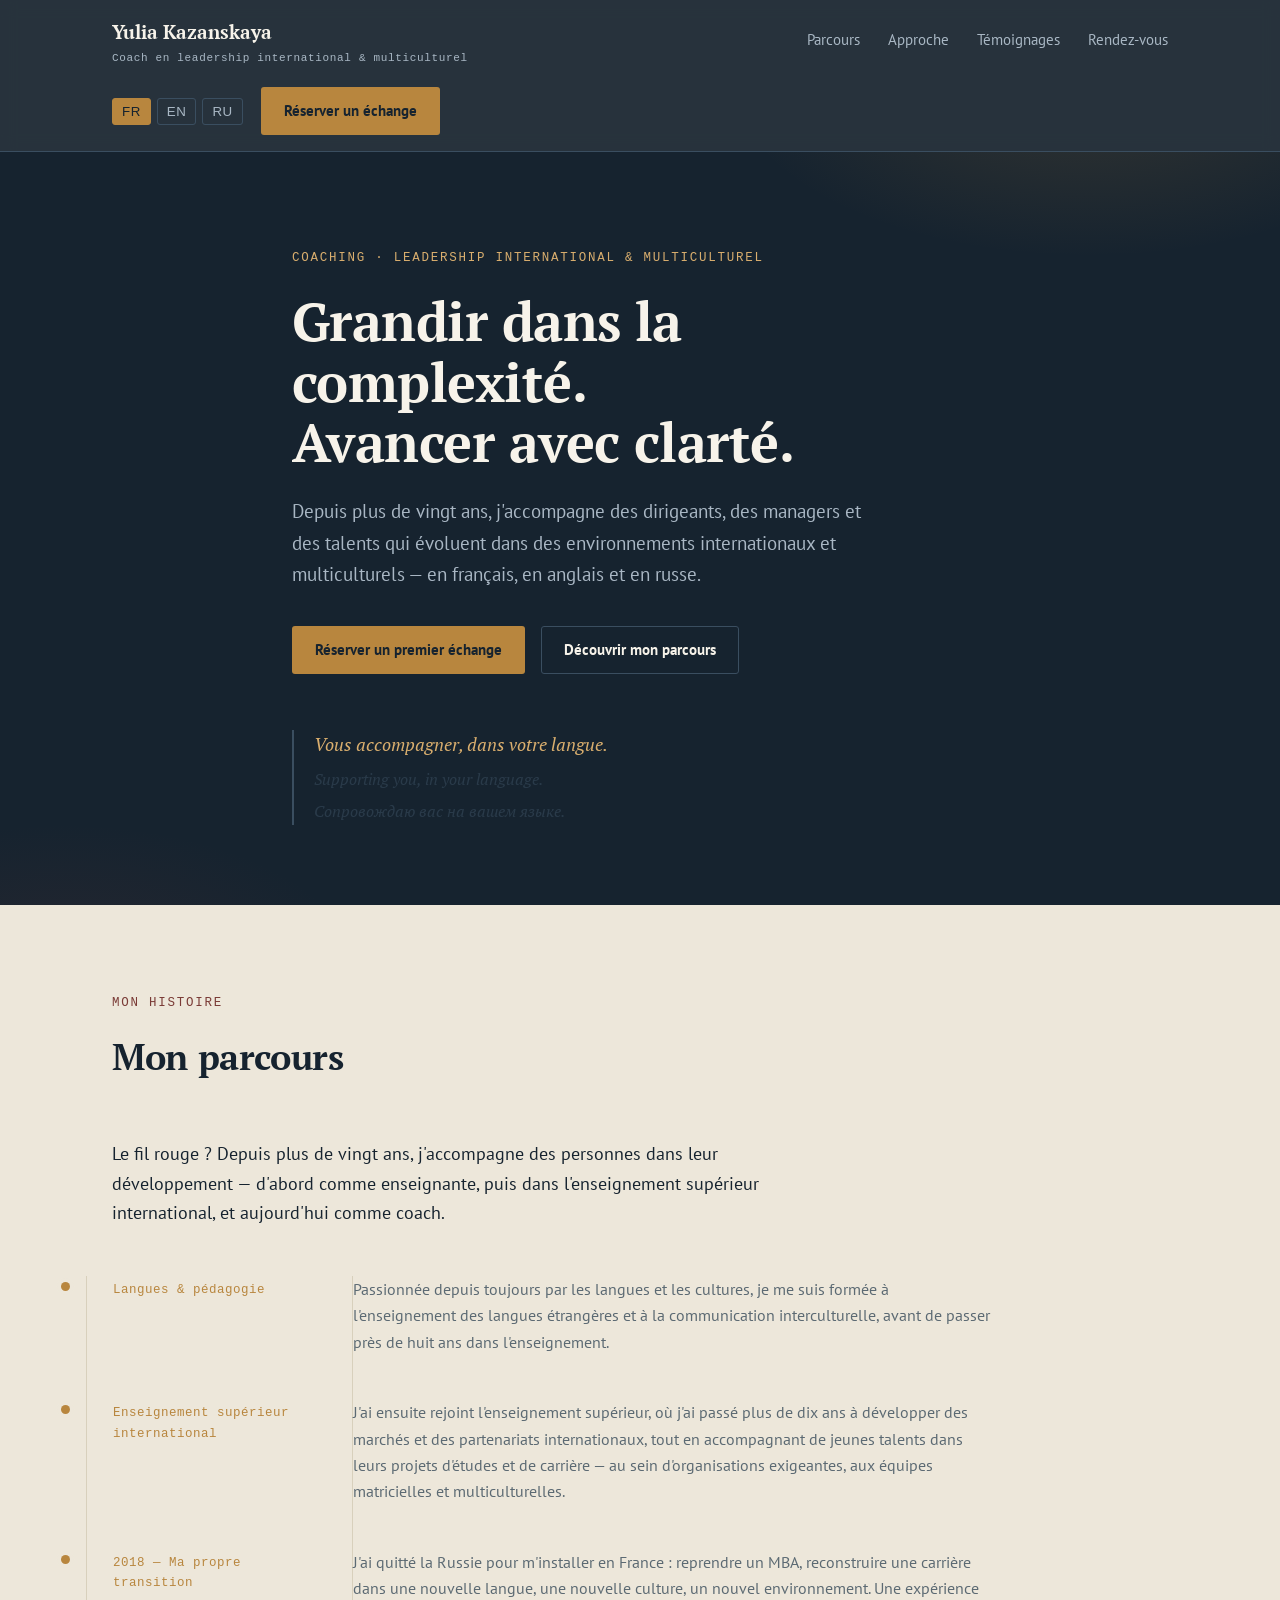
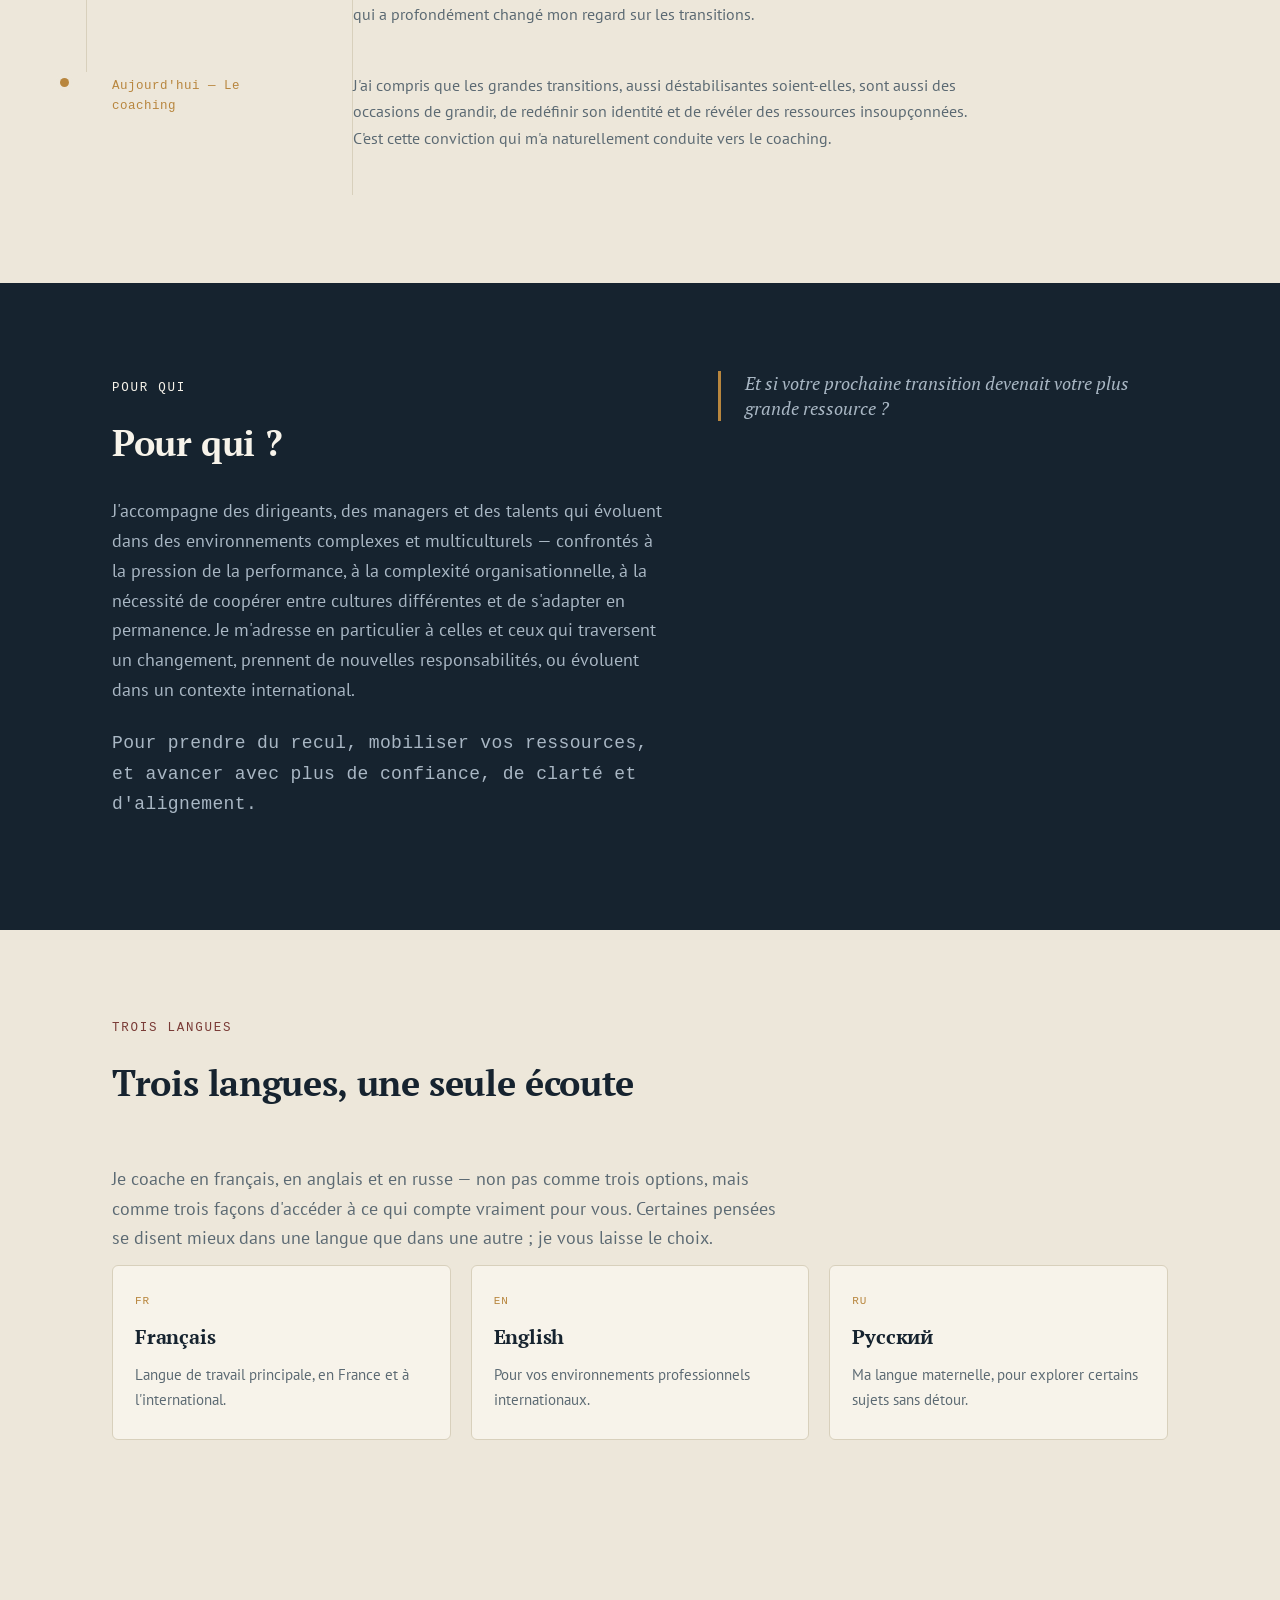
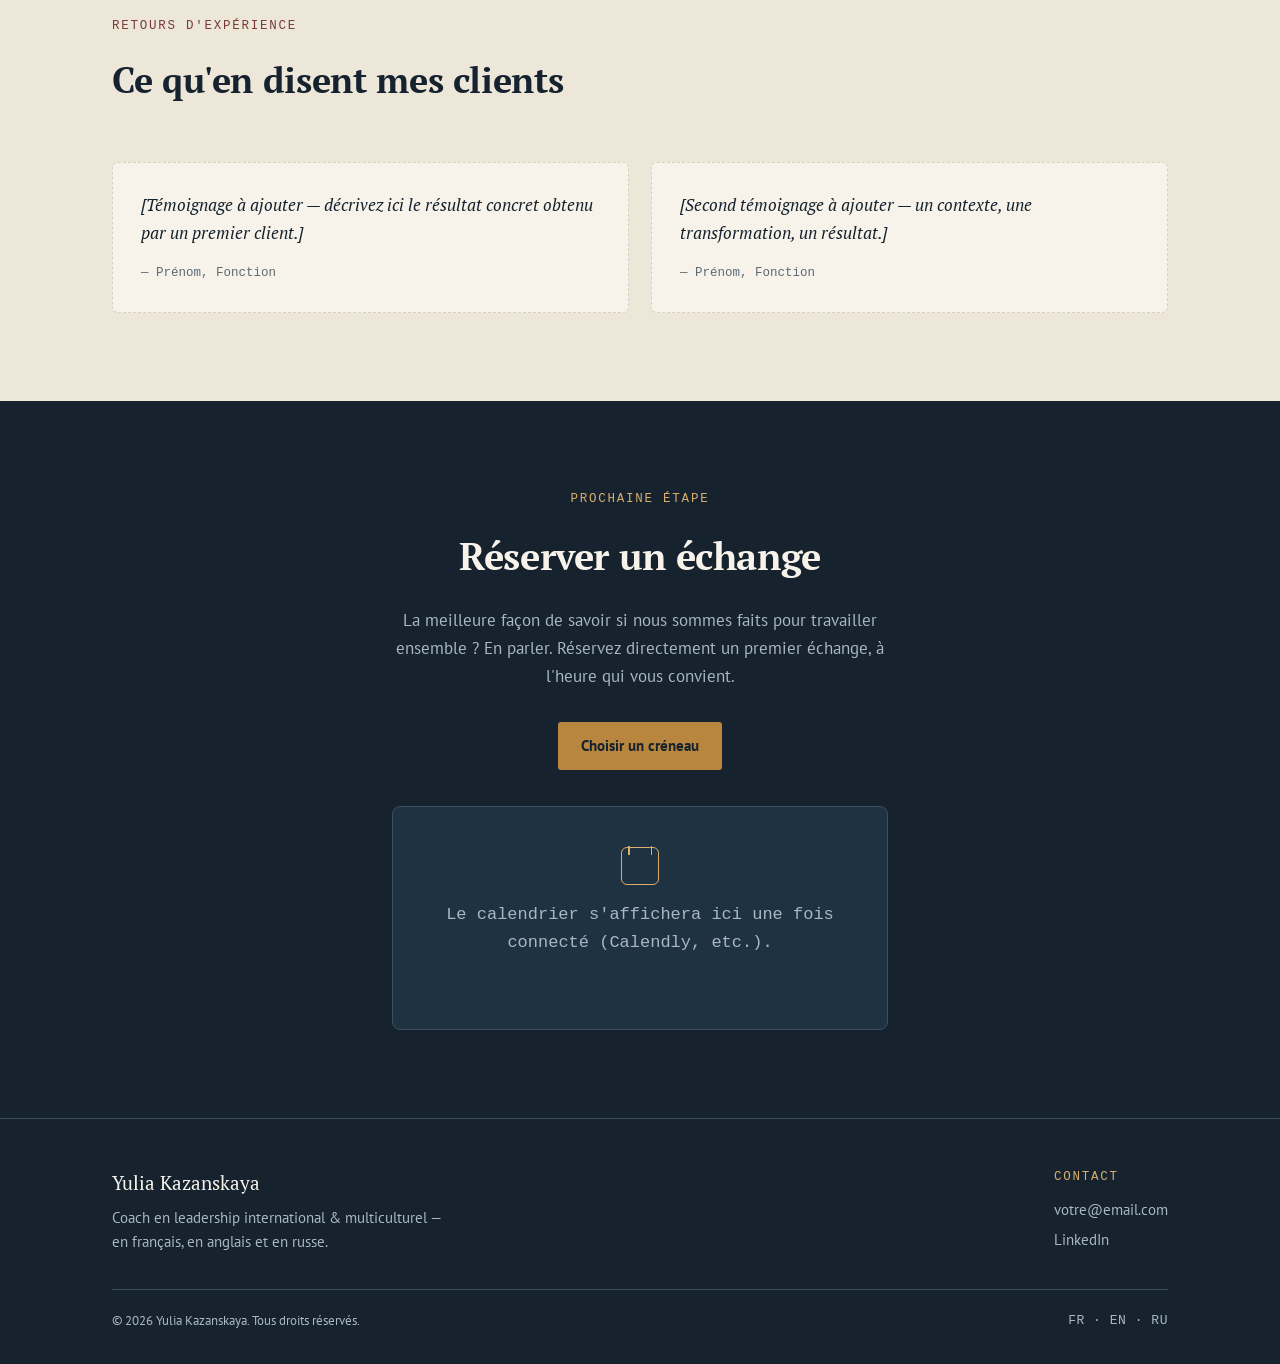
==== index.html @ 2b92fc74 "Add files via upload" ====
<!DOCTYPE html>
<html lang="fr">
<head>
<meta charset="UTF-8">
<meta name="viewport" content="width=device-width, initial-scale=1.0">
<title>Yulia Kazanskaya — Coach en leadership international &amp; multiculturel</title>
<link rel="preconnect" href="https://fonts.googleapis.com">
<link rel="preconnect" href="https://fonts.gstatic.com" crossorigin>
<link href="https://fonts.googleapis.com/css2?family=PT+Serif:ital,wght@0,400;0,700;1,400&family=PT+Sans:wght@400;700&family=PT+Mono&display=swap" rel="stylesheet">
<style>
  :root{
    --ink:#16232F;
    --ink-2:#1F3242;
    --ink-3:#28405630;
    --paper:#EDE7DA;
    --paper-2:#F7F3EA;
    --brass:#B8863E;
    --brass-light:#D9AE6E;
    --burgundy:#7A3B36;
    --muted-on-ink:#A9B7C4;
    --muted-on-paper:#5C6A73;
    --line-on-ink:#3A4E60;
    --line-on-paper:#D8D0BC;
    --max:1120px;
  }

  *{box-sizing:border-box;}
  html{scroll-behavior:smooth;}
  @media (prefers-reduced-motion: reduce){
    html{scroll-behavior:auto;}
    *{animation-duration:0.01ms !important; animation-iteration-count:1 !important; transition-duration:0.01ms !important;}
  }

  body{
    margin:0;
    background:var(--paper);
    color:var(--ink);
    font-family:'PT Sans', sans-serif;
    font-size:17px;
    line-height:1.65;
    -webkit-font-smoothing:antialiased;
  }

  h1,h2,h3{
    font-family:'PT Serif', serif;
    font-weight:700;
    margin:0;
    letter-spacing:-0.01em;
  }

  p{margin:0;}

  a{color:inherit;}

  .eyebrow{
    font-family:'PT Mono', monospace;
    font-size:12.5px;
    letter-spacing:0.14em;
    text-transform:uppercase;
  }

  :focus-visible{
    outline:2px solid var(--brass);
    outline-offset:3px;
  }

  .wrap{
    max-width:var(--max);
    margin:0 auto;
    padding:0 32px;
  }

  /* ---------- NAV ---------- */
  header.site{
    position:sticky; top:0; z-index:50;
    background:rgba(22,35,47,0.92);
    backdrop-filter:blur(8px);
    border-bottom:1px solid var(--line-on-ink);
  }
  nav.wrap{
    display:flex; align-items:center; justify-content:space-between;
    gap:20px; padding-top:16px; padding-bottom:16px;
    color:var(--paper);
    flex-wrap:wrap;
  }
  .brand{display:flex; flex-direction:column; gap:2px;}
  .brand .name{font-family:'PT Serif', serif; font-size:19px; font-weight:700; color:var(--paper-2);}
  .brand .role{font-family:'PT Mono', monospace; font-size:11px; letter-spacing:0.06em; color:var(--muted-on-ink);}

  .nav-links{display:flex; gap:28px; align-items:center;}
  .nav-links a{
    font-size:14.5px; text-decoration:none; color:var(--muted-on-ink);
    border-bottom:1px solid transparent; padding-bottom:2px;
    transition:color .2s, border-color .2s;
  }
  .nav-links a:hover{color:var(--paper-2); border-color:var(--brass);}

  .nav-right{display:flex; align-items:center; gap:18px;}

  .lang-switch{display:flex; gap:6px; font-family:'PT Mono', monospace; font-size:12px;}
  .lang-switch button{
    background:transparent; border:1px solid var(--line-on-ink); color:var(--muted-on-ink);
    padding:5px 9px; border-radius:3px; cursor:pointer; letter-spacing:0.04em;
    transition:all .2s;
  }
  .lang-switch button.active{background:var(--brass); border-color:var(--brass); color:var(--ink);}
  .lang-switch button:hover:not(.active){border-color:var(--brass-light); color:var(--paper-2);}

  .btn{
    display:inline-block; font-family:'PT Sans', sans-serif; font-weight:700; font-size:14.5px;
    padding:11px 22px; border-radius:3px; text-decoration:none; cursor:pointer; border:1px solid transparent;
    transition:transform .15s ease, box-shadow .15s ease;
  }
  .btn-brass{background:var(--brass); color:var(--ink);}
  .btn-brass:hover{transform:translateY(-1px); box-shadow:0 6px 18px -6px rgba(184,134,62,0.6);}
  .btn-ghost{background:transparent; border-color:var(--line-on-ink); color:var(--paper-2);}
  .btn-ghost:hover{border-color:var(--brass-light);}
  .btn-outline-ink{background:transparent; border-color:var(--ink); color:var(--ink);}
  .btn-outline-ink:hover{background:var(--ink); color:var(--paper);}

  /* ---------- HERO ---------- */
  section.hero{
    background:var(--ink);
    color:var(--paper-2);
    padding:96px 0 80px;
    position:relative;
    overflow:hidden;
  }
  section.hero::after{
    content:"";
    position:absolute; inset:0;
    background:
      radial-gradient(600px 300px at 85% -10%, rgba(184,134,62,0.18), transparent 60%),
      radial-gradient(500px 260px at 5% 110%, rgba(122,59,54,0.16), transparent 60%);
    pointer-events:none;
  }
  .hero-inner{position:relative; z-index:1; max-width:760px;}
  .hero .eyebrow{color:var(--brass-light); margin-bottom:22px; display:block;}
  .hero h1{font-size:clamp(34px,5vw,54px); line-height:1.12; margin-bottom:24px;}
  .hero .lede{font-size:19px; color:var(--muted-on-ink); max-width:600px; margin-bottom:36px;}
  .hero-ctas{display:flex; gap:16px; flex-wrap:wrap; margin-bottom:56px;}

  .lang-stack{
    display:flex; flex-direction:column; gap:6px;
    border-left:2px solid var(--line-on-ink); padding-left:20px;
  }
  .lang-line{
    font-family:'PT Serif', serif; font-style:italic; font-size:16px;
    color:var(--line-on-ink); opacity:0.55; transition:opacity .35s ease, color .35s ease;
  }
  .lang-line.active{color:var(--brass-light); opacity:1; font-size:18px;}

  /* ---------- SECTION GENERIC ---------- */
  section{padding:88px 0;}
  .section-head{max-width:640px; margin-bottom:52px;}
  .section-head .eyebrow{color:var(--burgundy); margin-bottom:14px; display:block;}
  .section-head h2{font-size:clamp(26px,3.4vw,36px);}

  section.on-ink{background:var(--ink); color:var(--paper-2);}
  section.on-ink .section-head .eyebrow{color:var(--brass-light);}
  section.on-ink p{color:var(--muted-on-ink);}

  /* ---------- TIMELINE ---------- */
  .timeline{
    display:grid; grid-template-columns:200px 1fr; gap:0 40px;
  }
  .timeline-intro{grid-column:1 / -1; max-width:680px; font-size:18px; margin-bottom:48px; color:var(--ink);}
  .t-item{display:contents;}
  .t-label{
    font-family:'PT Mono', monospace; font-size:12.5px; letter-spacing:0.04em;
    color:var(--brass); padding-top:4px; position:relative;
  }
  .t-label::before{
    content:""; position:absolute; left:-26px; top:6px; width:9px; height:9px; border-radius:50%;
    background:var(--brass); box-shadow:0 0 0 4px var(--paper);
  }
  .t-line{
    grid-column:1; width:1px; background:var(--line-on-paper); margin-left:-26px+9px;
  }
  .t-body{padding-bottom:44px; border-left:1px solid var(--line-on-paper); padding-left:0; max-width:640px;}
  .t-item:not(:last-child) .t-label{border-left:1px solid var(--line-on-paper); padding-left:26px; margin-left:-26px;}
  .t-item:last-child .t-label{padding-left:26px; margin-left:-26px;}
  .t-body p{color:var(--muted-on-paper); font-size:16px;}

  @media (max-width:720px){
    .timeline{grid-template-columns:1fr;}
    .t-label{padding-left:0 !important; margin-left:0 !important; border-left:none !important; margin-bottom:6px;}
    .t-label::before{display:none;}
    .t-body{border-left:none; padding-bottom:32px;}
  }

  /* ---------- POUR QUI ---------- */
  .who-grid{display:grid; grid-template-columns:1.1fr 0.9fr; gap:56px; align-items:start;}
  .who-grid p{font-size:18px; color:var(--muted-on-ink); margin-bottom:22px;}
  .who-quote{
    font-family:'PT Serif', serif; font-style:italic; font-size:24px; line-height:1.4;
    color:var(--paper-2); border-left:3px solid var(--brass); padding-left:24px;
  }
  .who-outcome{
    font-family:'PT Mono', monospace; font-size:13.5px; letter-spacing:0.02em; color:var(--brass-light);
    margin-top:24px; line-height:1.7;
  }
  @media (max-width:800px){ .who-grid{grid-template-columns:1fr;} }

  /* ---------- LANGUES ---------- */
  .lang-cards{display:grid; grid-template-columns:repeat(3,1fr); gap:20px; margin-top:12px;}
  .lang-card{
    background:var(--paper-2); border:1px solid var(--line-on-paper); border-radius:6px;
    padding:26px 22px;
  }
  .lang-card .code{font-family:'PT Mono', monospace; font-size:11px; color:var(--brass); letter-spacing:0.08em; margin-bottom:10px; display:block;}
  .lang-card h3{font-size:20px; margin-bottom:10px;}
  .lang-card p{font-size:15px; color:var(--muted-on-paper);}
  @media (max-width:720px){ .lang-cards{grid-template-columns:1fr;} }

  /* ---------- TEMOIGNAGES ---------- */
  .testi-grid{display:grid; grid-template-columns:repeat(2,1fr); gap:22px;}
  .testi-card{
    border:1px dashed var(--line-on-paper); border-radius:6px; padding:28px;
    background:var(--paper-2);
  }
  .testi-card p.quote{
    font-family:'PT Serif', serif; font-style:italic; font-size:17px; color:var(--ink);
    margin-bottom:16px;
  }
  .testi-card p.attr{font-family:'PT Mono', monospace; font-size:12.5px; color:var(--muted-on-paper);}
  @media (max-width:720px){ .testi-grid{grid-template-columns:1fr;} }

  /* ---------- BOOKING ---------- */
  section.booking{background:var(--ink); color:var(--paper-2); text-align:center;}
  .booking-inner{max-width:560px; margin:0 auto;}
  .booking-inner .eyebrow{color:var(--brass-light); display:block; margin-bottom:16px;}
  .booking-inner h2{font-size:clamp(26px,3.6vw,38px); margin-bottom:18px;}
  .booking-inner p{color:var(--muted-on-ink); font-size:17px; margin-bottom:32px;}
  .booking-frame{
    margin-top:36px; border:1px solid var(--line-on-ink); border-radius:8px;
    padding:40px 24px; background:var(--ink-2);
  }
  .booking-frame .cal-icon{
    width:38px; height:38px; margin:0 auto 16px; border:1.5px solid var(--brass-light); border-radius:6px;
    position:relative;
  }
  .booking-frame .cal-icon::before{
    content:""; position:absolute; top:-1.5px; left:6px; width:1.5px; height:9px; background:var(--brass-light);
  }
  .booking-frame .cal-icon::after{
    content:""; position:absolute; top:-1.5px; right:6px; width:1.5px; height:9px; background:var(--brass-light);
  }
  .booking-note{font-family:'PT Mono', monospace; font-size:12px; color:var(--muted-on-ink); margin-top:16px;}

  /* ---------- FOOTER ---------- */
  footer{background:var(--ink); color:var(--muted-on-ink); border-top:1px solid var(--line-on-ink); padding:48px 0 32px;}
  .footer-grid{display:flex; justify-content:space-between; flex-wrap:wrap; gap:32px; margin-bottom:32px;}
  .footer-brand .name{font-family:'PT Serif', serif; color:var(--paper-2); font-size:19px; margin-bottom:8px;}
  .footer-brand p{max-width:340px; font-size:14.5px;}
  .footer-contact .eyebrow{color:var(--brass-light); display:block; margin-bottom:10px;}
  .footer-contact a{display:block; font-size:14.5px; margin-bottom:6px; text-decoration:none;}
  .footer-contact a:hover{color:var(--brass-light);}
  .footer-bottom{border-top:1px solid var(--line-on-ink); padding-top:20px; font-size:13px; display:flex; justify-content:space-between; flex-wrap:wrap; gap:10px;}
  .footer-langs{font-family:'PT Mono', monospace; letter-spacing:0.04em;}

  [data-fade]{opacity:0; transform:translateY(14px); transition:opacity .6s ease, transform .6s ease;}
  [data-fade].in{opacity:1; transform:none;}
</style>
</head>
<body>

<header class="site">
  <nav class="wrap">
    <div class="brand">
      <span class="name">Yulia Kazanskaya</span>
      <span class="role" data-i18n="nav.role">Coach en leadership international &amp; multiculturel</span>
    </div>
    <div class="nav-links">
      <a href="#parcours" data-i18n="nav.journey">Parcours</a>
      <a href="#approche" data-i18n="nav.approach">Approche</a>
      <a href="#temoignages" data-i18n="nav.testimonials">Témoignages</a>
      <a href="#rendezvous" data-i18n="nav.booking">Rendez-vous</a>
    </div>
    <div class="nav-right">
      <div class="lang-switch" role="group" aria-label="Choix de la langue">
        <button type="button" data-lang-btn="fr" class="active">FR</button>
        <button type="button" data-lang-btn="en">EN</button>
        <button type="button" data-lang-btn="ru">RU</button>
      </div>
      <a href="#rendezvous" class="btn btn-brass" data-i18n="nav.cta">Réserver un échange</a>
    </div>
  </nav>
</header>

<section class="hero">
  <div class="wrap hero-inner">
    <span class="eyebrow" data-i18n="hero.eyebrow">COACHING · LEADERSHIP INTERNATIONAL &amp; MULTICULTUREL</span>
    <h1 data-i18n="hero.h1">Grandir dans la complexité.<br>Avancer avec clarté.</h1>
    <p class="lede" data-i18n="hero.lede">Depuis plus de vingt ans, j'accompagne des dirigeants, des managers et des talents qui évoluent dans des environnements internationaux et multiculturels — en français, en anglais et en russe.</p>
    <div class="hero-ctas">
      <a href="#rendezvous" class="btn btn-brass" data-i18n="hero.ctaPrimary">Réserver un premier échange</a>
      <a href="#parcours" class="btn btn-ghost" data-i18n="hero.ctaSecondary">Découvrir mon parcours</a>
    </div>
    <div class="lang-stack" aria-hidden="true">
      <p class="lang-line active" data-lang-line="fr">Vous accompagner, dans votre langue.</p>
      <p class="lang-line" data-lang-line="en">Supporting you, in your language.</p>
      <p class="lang-line" data-lang-line="ru">Сопровождаю вас на вашем языке.</p>
    </div>
  </div>
</section>

<section id="parcours" data-fade>
  <div class="wrap">
    <div class="section-head">
      <span class="eyebrow" data-i18n="journey.eyebrow">MON HISTOIRE</span>
      <h2 data-i18n="journey.h2">Mon parcours</h2>
    </div>
    <p class="timeline-intro" data-i18n="journey.intro">Le fil rouge ? Depuis plus de vingt ans, j'accompagne des personnes dans leur développement — d'abord comme enseignante, puis dans l'enseignement supérieur international, et aujourd'hui comme coach.</p>
    <div class="timeline">
      <div class="t-item">
        <div class="t-label" data-i18n="journey.t1.label">Langues &amp; pédagogie</div>
        <div class="t-body"><p data-i18n="journey.t1.text">Passionnée depuis toujours par les langues et les cultures, je me suis formée à l'enseignement des langues étrangères et à la communication interculturelle, avant de passer près de huit ans dans l'enseignement.</p></div>
      </div>
      <div class="t-item">
        <div class="t-label" data-i18n="journey.t2.label">Enseignement supérieur international</div>
        <div class="t-body"><p data-i18n="journey.t2.text">J'ai ensuite rejoint l'enseignement supérieur, où j'ai passé plus de dix ans à développer des marchés et des partenariats internationaux, tout en accompagnant de jeunes talents dans leurs projets d'études et de carrière — au sein d'organisations exigeantes, aux équipes matricielles et multiculturelles.</p></div>
      </div>
      <div class="t-item">
        <div class="t-label" data-i18n="journey.t3.label">2018 — Ma propre transition</div>
        <div class="t-body"><p data-i18n="journey.t3.text">J'ai quitté la Russie pour m'installer en France : reprendre un MBA, reconstruire une carrière dans une nouvelle langue, une nouvelle culture, un nouvel environnement. Une expérience qui a profondément changé mon regard sur les transitions.</p></div>
      </div>
      <div class="t-item">
        <div class="t-label" data-i18n="journey.t4.label">Aujourd'hui — Le coaching</div>
        <div class="t-body"><p data-i18n="journey.t4.text">J'ai compris que les grandes transitions, aussi déstabilisantes soient-elles, sont aussi des occasions de grandir, de redéfinir son identité et de révéler des ressources insoupçonnées. C'est cette conviction qui m'a naturellement conduite vers le coaching.</p></div>
      </div>
    </div>
  </div>
</section>

<section id="approche" class="on-ink" data-fade>
  <div class="wrap">
    <div class="who-grid">
      <div>
        <span class="eyebrow" data-i18n="who.eyebrow">POUR QUI</span>
        <h2 style="margin:14px 0 24px; font-size:clamp(26px,3.4vw,36px);" data-i18n="who.h2">Pour qui ?</h2>
        <p data-i18n="who.p1">J'accompagne des dirigeants, des managers et des talents qui évoluent dans des environnements complexes et multiculturels — confrontés à la pression de la performance, à la complexité organisationnelle, à la nécessité de coopérer entre cultures différentes et de s'adapter en permanence. Je m'adresse en particulier à celles et ceux qui traversent un changement, prennent de nouvelles responsabilités, ou évoluent dans un contexte international.</p>
        <p class="who-outcome" data-i18n="who.outcome">Pour prendre du recul, mobiliser vos ressources, et avancer avec plus de confiance, de clarté et d'alignement.</p>
      </div>
      <div>
        <p class="who-quote" data-i18n="who.quote">Et si votre prochaine transition devenait votre plus grande ressource ?</p>
      </div>
    </div>
  </div>
</section>

<section data-fade>
  <div class="wrap">
    <div class="section-head">
      <span class="eyebrow" data-i18n="langs.eyebrow">TROIS LANGUES</span>
      <h2 data-i18n="langs.h2">Trois langues, une seule écoute</h2>
    </div>
    <p style="max-width:680px; font-size:18px; color:var(--muted-on-paper); margin-bottom:8px;" data-i18n="langs.p1">Je coache en français, en anglais et en russe — non pas comme trois options, mais comme trois façons d'accéder à ce qui compte vraiment pour vous. Certaines pensées se disent mieux dans une langue que dans une autre ; je vous laisse le choix.</p>
    <div class="lang-cards">
      <div class="lang-card">
        <span class="code">FR</span>
        <h3>Français</h3>
        <p data-i18n="langs.fr.desc">Langue de travail principale, en France et à l'international.</p>
      </div>
      <div class="lang-card">
        <span class="code">EN</span>
        <h3>English</h3>
        <p data-i18n="langs.en.desc">Pour vos environnements professionnels internationaux.</p>
      </div>
      <div class="lang-card">
        <span class="code">RU</span>
        <h3>Русский</h3>
        <p data-i18n="langs.ru.desc">Ma langue maternelle, pour explorer certains sujets sans détour.</p>
      </div>
    </div>
  </div>
</section>

<section id="temoignages" data-fade>
  <div class="wrap">
    <div class="section-head">
      <span class="eyebrow" data-i18n="testi.eyebrow">RETOURS D'EXPÉRIENCE</span>
      <h2 data-i18n="testi.h2">Ce qu'en disent mes clients</h2>
    </div>
    <div class="testi-grid">
      <div class="testi-card">
        <p class="quote" data-i18n="testi.c1.quote">[Témoignage à ajouter — décrivez ici le résultat concret obtenu par un premier client.]</p>
        <p class="attr" data-i18n="testi.c1.attr">— Prénom, Fonction</p>
      </div>
      <div class="testi-card">
        <p class="quote" data-i18n="testi.c2.quote">[Second témoignage à ajouter — un contexte, une transformation, un résultat.]</p>
        <p class="attr" data-i18n="testi.c2.attr">— Prénom, Fonction</p>
      </div>
    </div>
  </div>
</section>

<section id="rendezvous" class="booking" data-fade>
  <div class="wrap booking-inner">
    <span class="eyebrow" data-i18n="booking.eyebrow">PROCHAINE ÉTAPE</span>
    <h2 data-i18n="booking.h2">Réserver un échange</h2>
    <p data-i18n="booking.p1">La meilleure façon de savoir si nous sommes faits pour travailler ensemble ? En parler. Réservez directement un premier échange, à l'heure qui vous convient.</p>
    <a href="#" class="btn btn-brass" data-i18n="booking.cta">Choisir un créneau</a>
    <div class="booking-frame">
      <div class="cal-icon" aria-hidden="true"></div>
      <p class="booking-note" data-i18n="booking.note">Le calendrier s'affichera ici une fois connecté (Calendly, etc.).</p>
    </div>
  </div>
</section>

<footer>
  <div class="wrap">
    <div class="footer-grid">
      <div class="footer-brand">
        <div class="name">Yulia Kazanskaya</div>
        <p data-i18n="footer.tagline">Coach en leadership international &amp; multiculturel — en français, en anglais et en russe.</p>
      </div>
      <div class="footer-contact">
        <span class="eyebrow" data-i18n="footer.contact">CONTACT</span>
        <a href="mailto:votre@email.com">votre@email.com</a>
        <a href="#" data-i18n="footer.linkedin">LinkedIn</a>
      </div>
    </div>
    <div class="footer-bottom">
      <span data-i18n="footer.copy">© 2026 Yulia Kazanskaya. Tous droits réservés.</span>
      <span class="footer-langs">FR · EN · RU</span>
    </div>
  </div>
</footer>

<script>
const translations = {
  fr: {
    "nav.role":"Coach en leadership international &amp; multiculturel",
    "nav.journey":"Parcours","nav.approach":"Approche","nav.testimonials":"Témoignages","nav.booking":"Rendez-vous",
    "nav.cta":"Réserver un échange",
    "hero.eyebrow":"COACHING · LEADERSHIP INTERNATIONAL &amp; MULTICULTUREL",
    "hero.h1":"Grandir dans la complexité.<br>Avancer avec clarté.",
    "hero.lede":"Depuis plus de vingt ans, j'accompagne des dirigeants, des managers et des talents qui évoluent dans des environnements internationaux et multiculturels — en français, en anglais et en russe.",
    "hero.ctaPrimary":"Réserver un premier échange","hero.ctaSecondary":"Découvrir mon parcours",
    "journey.eyebrow":"MON HISTOIRE","journey.h2":"Mon parcours",
    "journey.intro":"Le fil rouge ? Depuis plus de vingt ans, j'accompagne des personnes dans leur développement — d'abord comme enseignante, puis dans l'enseignement supérieur international, et aujourd'hui comme coach.",
    "journey.t1.label":"Langues &amp; pédagogie",
    "journey.t1.text":"Passionnée depuis toujours par les langues et les cultures, je me suis formée à l'enseignement des langues étrangères et à la communication interculturelle, avant de passer près de huit ans dans l'enseignement.",
    "journey.t2.label":"Enseignement supérieur international",
    "journey.t2.text":"J'ai ensuite rejoint l'enseignement supérieur, où j'ai passé plus de dix ans à développer des marchés et des partenariats internationaux, tout en accompagnant de jeunes talents dans leurs projets d'études et de carrière — au sein d'organisations exigeantes, aux équipes matricielles et multiculturelles.",
    "journey.t3.label":"2018 — Ma propre transition",
    "journey.t3.text":"J'ai quitté la Russie pour m'installer en France : reprendre un MBA, reconstruire une carrière dans une nouvelle langue, une nouvelle culture, un nouvel environnement. Une expérience qui a profondément changé mon regard sur les transitions.",
    "journey.t4.label":"Aujourd'hui — Le coaching",
    "journey.t4.text":"J'ai compris que les grandes transitions, aussi déstabilisantes soient-elles, sont aussi des occasions de grandir, de redéfinir son identité et de révéler des ressources insoupçonnées. C'est cette conviction qui m'a naturellement conduite vers le coaching.",
    "who.eyebrow":"POUR QUI","who.h2":"Pour qui ?",
    "who.p1":"J'accompagne des dirigeants, des managers et des talents qui évoluent dans des environnements complexes et multiculturels — confrontés à la pression de la performance, à la complexité organisationnelle, à la nécessité de coopérer entre cultures différentes et de s'adapter en permanence. Je m'adresse en particulier à celles et ceux qui traversent un changement, prennent de nouvelles responsabilités, ou évoluent dans un contexte international.",
    "who.outcome":"Pour prendre du recul, mobiliser vos ressources, et avancer avec plus de confiance, de clarté et d'alignement.",
    "who.quote":"Et si votre prochaine transition devenait votre plus grande ressource ?",
    "langs.eyebrow":"TROIS LANGUES","langs.h2":"Trois langues, une seule écoute",
    "langs.p1":"Je coache en français, en anglais et en russe — non pas comme trois options, mais comme trois façons d'accéder à ce qui compte vraiment pour vous. Certaines pensées se disent mieux dans une langue que dans une autre ; je vous laisse le choix.",
    "langs.fr.desc":"Langue de travail principale, en France et à l'international.",
    "langs.en.desc":"Pour vos environnements professionnels internationaux.",
    "langs.ru.desc":"Ma langue maternelle, pour explorer certains sujets sans détour.",
    "testi.eyebrow":"RETOURS D'EXPÉRIENCE","testi.h2":"Ce qu'en disent mes clients",
    "testi.c1.quote":"[Témoignage à ajouter — décrivez ici le résultat concret obtenu par un premier client.]","testi.c1.attr":"— Prénom, Fonction",
    "testi.c2.quote":"[Second témoignage à ajouter — un contexte, une transformation, un résultat.]","testi.c2.attr":"— Prénom, Fonction",
    "booking.eyebrow":"PROCHAINE ÉTAPE","booking.h2":"Réserver un échange",
    "booking.p1":"La meilleure façon de savoir si nous sommes faits pour travailler ensemble ? En parler. Réservez directement un premier échange, à l'heure qui vous convient.",
    "booking.cta":"Choisir un créneau",
    "booking.note":"Le calendrier s'affichera ici une fois connecté (Calendly, etc.).",
    "footer.tagline":"Coach en leadership international &amp; multiculturel — en français, en anglais et en russe.",
    "footer.contact":"CONTACT","footer.linkedin":"LinkedIn",
    "footer.copy":"© 2026 Yulia Kazanskaya. Tous droits réservés."
  },
  en: {
    "nav.role":"International &amp; Multicultural Leadership Coach",
    "nav.journey":"Journey","nav.approach":"Approach","nav.testimonials":"Testimonials","nav.booking":"Booking",
    "nav.cta":"Book a call",
    "hero.eyebrow":"COACHING · INTERNATIONAL &amp; MULTICULTURAL LEADERSHIP",
    "hero.h1":"Grow through complexity.<br>Move forward with clarity.",
    "hero.lede":"For more than twenty years, I have accompanied executives, managers and talents navigating international, multicultural environments — in French, English and Russian.",
    "hero.ctaPrimary":"Book a first call","hero.ctaSecondary":"Discover my journey",
    "journey.eyebrow":"MY STORY","journey.h2":"My journey",
    "journey.intro":"The common thread? For more than twenty years I have accompanied people in their development — first as a teacher, then in international higher education, and today as a coach.",
    "journey.t1.label":"Languages &amp; pedagogy",
    "journey.t1.text":"Always passionate about languages and cultures, I trained in foreign language teaching and intercultural communication, before spending nearly eight years in teaching.",
    "journey.t2.label":"International higher education",
    "journey.t2.text":"I then joined international higher education, spending more than ten years developing markets and international partnerships, while guiding young talents in their study and career projects — within demanding organisations, with matrixed, multicultural teams.",
    "journey.t3.label":"2018 — My own transition",
    "journey.t3.text":"I left Russia to settle in France: going back for an MBA, rebuilding a career in a new language, a new culture, a new environment. An experience that profoundly changed how I see transitions.",
    "journey.t4.label":"Today — Coaching",
    "journey.t4.text":"I came to understand that major transitions, however destabilising, are also opportunities to grow, redefine one's identity and reveal unsuspected resources. That conviction is what naturally led me to coaching.",
    "who.eyebrow":"WHO THIS IS FOR","who.h2":"Who this is for",
    "who.p1":"I work with executives, managers and talents navigating complex, multicultural environments — facing the pressure of performance, organisational complexity, the need to cooperate across cultures and to adapt constantly. I work especially with those going through change, taking on new responsibilities, or operating in an international context.",
    "who.outcome":"To step back, mobilise your resources, and move forward with more confidence, clarity and alignment.",
    "who.quote":"What if your next transition became your greatest resource?",
    "langs.eyebrow":"THREE LANGUAGES","langs.h2":"Three languages, one way of listening",
    "langs.p1":"I coach in French, English and Russian — not as three separate options, but as three ways of reaching what truly matters to you. Some thoughts are best expressed in one language rather than another; the choice is yours.",
    "langs.fr.desc":"My main working language, in France and internationally.",
    "langs.en.desc":"For international and cross-cultural professional settings.",
    "langs.ru.desc":"My native language — for exploring certain topics without detour.",
    "testi.eyebrow":"CLIENT FEEDBACK","testi.h2":"What clients say",
    "testi.c1.quote":"[Add a testimonial — describe the concrete outcome a client experienced.]","testi.c1.attr":"— First name, Role",
    "testi.c2.quote":"[Add a second testimonial — context, transformation, result.]","testi.c2.attr":"— First name, Role",
    "booking.eyebrow":"NEXT STEP","booking.h2":"Book a call",
    "booking.p1":"The best way to know if we're a good fit? Talk about it. Book a first call directly, at a time that suits you.",
    "booking.cta":"Choose a time",
    "booking.note":"Your calendar will appear here once connected (Calendly, etc.).",
    "footer.tagline":"International &amp; multicultural leadership coach — in French, English and Russian.",
    "footer.contact":"CONTACT","footer.linkedin":"LinkedIn",
    "footer.copy":"© 2026 Yulia Kazanskaya. All rights reserved."
  },
  ru: {
    "nav.role":"Коуч по международному и мультикультурному лидерству",
    "nav.journey":"Путь","nav.approach":"Подход","nav.testimonials":"Отзывы","nav.booking":"Запись",
    "nav.cta":"Записаться на встречу",
    "hero.eyebrow":"КОУЧИНГ · МЕЖДУНАРОДНОЕ И МУЛЬТИКУЛЬТУРНОЕ ЛИДЕРСТВО",
    "hero.h1":"Расти в сложности.<br>Двигаться с ясностью.",
    "hero.lede":"Уже более двадцати лет я сопровождаю руководителей, менеджеров и специалистов, работающих в международной и мультикультурной среде — на французском, английском и русском языках.",
    "hero.ctaPrimary":"Записаться на первую встречу","hero.ctaSecondary":"Узнать о моём пути",
    "journey.eyebrow":"МОЯ ИСТОРИЯ","journey.h2":"Мой путь",
    "journey.intro":"Что связывает все эти годы? Более двадцати лет я сопровождаю людей в их развитии — сначала как преподаватель, затем в сфере международного высшего образования, а сегодня как коуч.",
    "journey.t1.label":"Языки и педагогика",
    "journey.t1.text":"Всегда увлечённая языками и культурами, я получила образование в области преподавания иностранных языков и межкультурной коммуникации, а затем почти восемь лет проработала преподавателем.",
    "journey.t2.label":"Международное высшее образование",
    "journey.t2.text":"Затем я перешла в сферу международного высшего образования, где более десяти лет развивала рынки и международные партнёрства, одновременно сопровождая молодых специалистов в их учебных и карьерных проектах — в требовательных организациях с матричными, мультикультурными командами.",
    "journey.t3.label":"2018 — Мой собственный переход",
    "journey.t3.text":"Я уехала из России, чтобы обосноваться во Франции: снова села за учебники ради MBA, заново выстроила карьеру на новом языке, в новой культуре, в новой профессиональной среде. Этот опыт полностью изменил моё отношение к переменам.",
    "journey.t4.label":"Сегодня — Коучинг",
    "journey.t4.text":"Я поняла, что большие перемены, какими бы дестабилизирующими они ни были, — это ещё и возможность расти, переосмыслить свою идентичность и открыть в себе неожиданные ресурсы. Именно это убеждение привело меня к коучингу.",
    "who.eyebrow":"КОМУ ЭТО ПОДХОДИТ","who.h2":"Кому это подходит",
    "who.p1":"Я работаю с руководителями, менеджерами и специалистами, действующими в сложной мультикультурной среде — сталкивающимися с давлением результата, организационной сложностью, необходимостью сотрудничать между культурами и постоянно адаптироваться. Я особенно поддерживаю тех, кто переживает перемены, берёт на себя новую ответственность или работает в международном контексте.",
    "who.outcome":"Чтобы взглянуть на ситуацию со стороны, задействовать свои ресурсы и двигаться вперёд увереннее, яснее и в большем согласии с собой.",
    "who.quote":"А что, если ваш следующий переход станет вашим главным ресурсом?",
    "langs.eyebrow":"ТРИ ЯЗЫКА","langs.h2":"Три языка, одно внимание",
    "langs.p1":"Я провожу коучинг на французском, английском и русском языках — это не три отдельных варианта, а три способа добраться до того, что действительно важно для вас. Некоторые мысли легче выразить на одном языке, чем на другом — выбор всегда за вами.",
    "langs.fr.desc":"Мой основной рабочий язык — во Франции и на международном уровне.",
    "langs.en.desc":"Для международных и межкультурных профессиональных контекстов.",
    "langs.ru.desc":"Родной язык — чтобы говорить о важном без языкового барьера.",
    "testi.eyebrow":"ОТЗЫВЫ КЛИЕНТОВ","testi.h2":"Отзывы клиентов",
    "testi.c1.quote":"[Добавьте отзыв — опишите конкретный результат, которого достиг клиент.]","testi.c1.attr":"— Имя, должность",
    "testi.c2.quote":"[Добавьте второй отзыв — контекст, изменения, результат.]","testi.c2.attr":"— Имя, должность",
    "booking.eyebrow":"СЛЕДУЮЩИЙ ШАГ","booking.h2":"Запись на встречу",
    "booking.p1":"Лучший способ понять, подходим ли мы друг другу для совместной работы? Просто поговорить. Запишитесь на первую встречу в удобное для вас время.",
    "booking.cta":"Выбрать время",
    "booking.note":"Здесь появится календарь после подключения (Calendly и т.д.).",
    "footer.tagline":"Коуч по международному и мультикультурному лидерству — на французском, английском и русском.",
    "footer.contact":"КОНТАКТЫ","footer.linkedin":"LinkedIn",
    "footer.copy":"© 2026 Юлия Казанская. Все права защищены."
  }
};

function setLang(lang){
  document.documentElement.lang = lang;
  document.querySelectorAll('[data-i18n]').forEach(el=>{
    const key = el.getAttribute('data-i18n');
    const val = translations[lang][key];
    if(val !== undefined){ el.innerHTML = val; }
  });
  document.querySelectorAll('[data-lang-btn]').forEach(btn=>{
    btn.classList.toggle('active', btn.getAttribute('data-lang-btn') === lang);
  });
  document.querySelectorAll('[data-lang-line]').forEach(line=>{
    line.classList.toggle('active', line.getAttribute('data-lang-line') === lang);
  });
}

document.querySelectorAll('[data-lang-btn]').forEach(btn=>{
  btn.addEventListener('click', ()=> setLang(btn.getAttribute('data-lang-btn')));
});

const observer = new IntersectionObserver((entries)=>{
  entries.forEach(entry=>{
    if(entry.isIntersecting){
      entry.target.classList.add('in');
      observer.unobserve(entry.target);
    }
  });
},{threshold:0.12});
document.querySelectorAll('[data-fade]').forEach(el=>observer.observe(el));
</script>

</body>
</html>
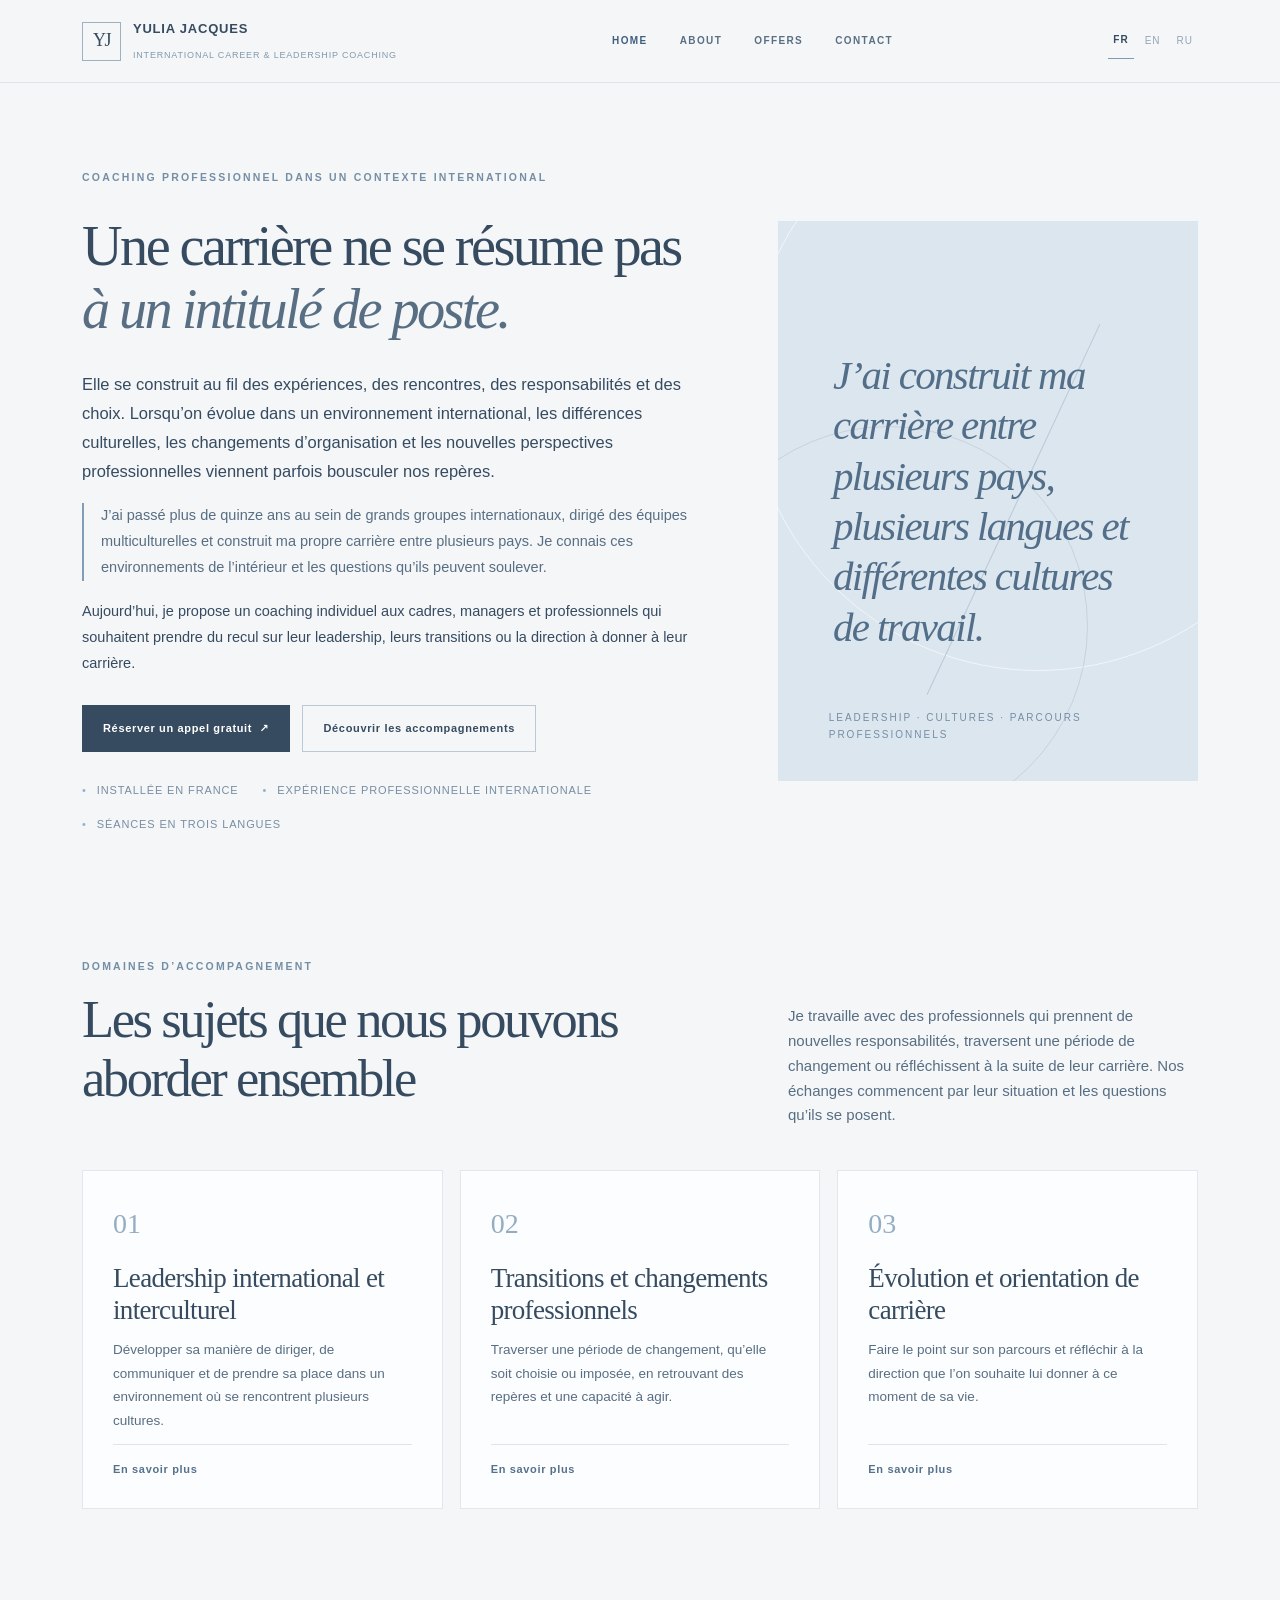
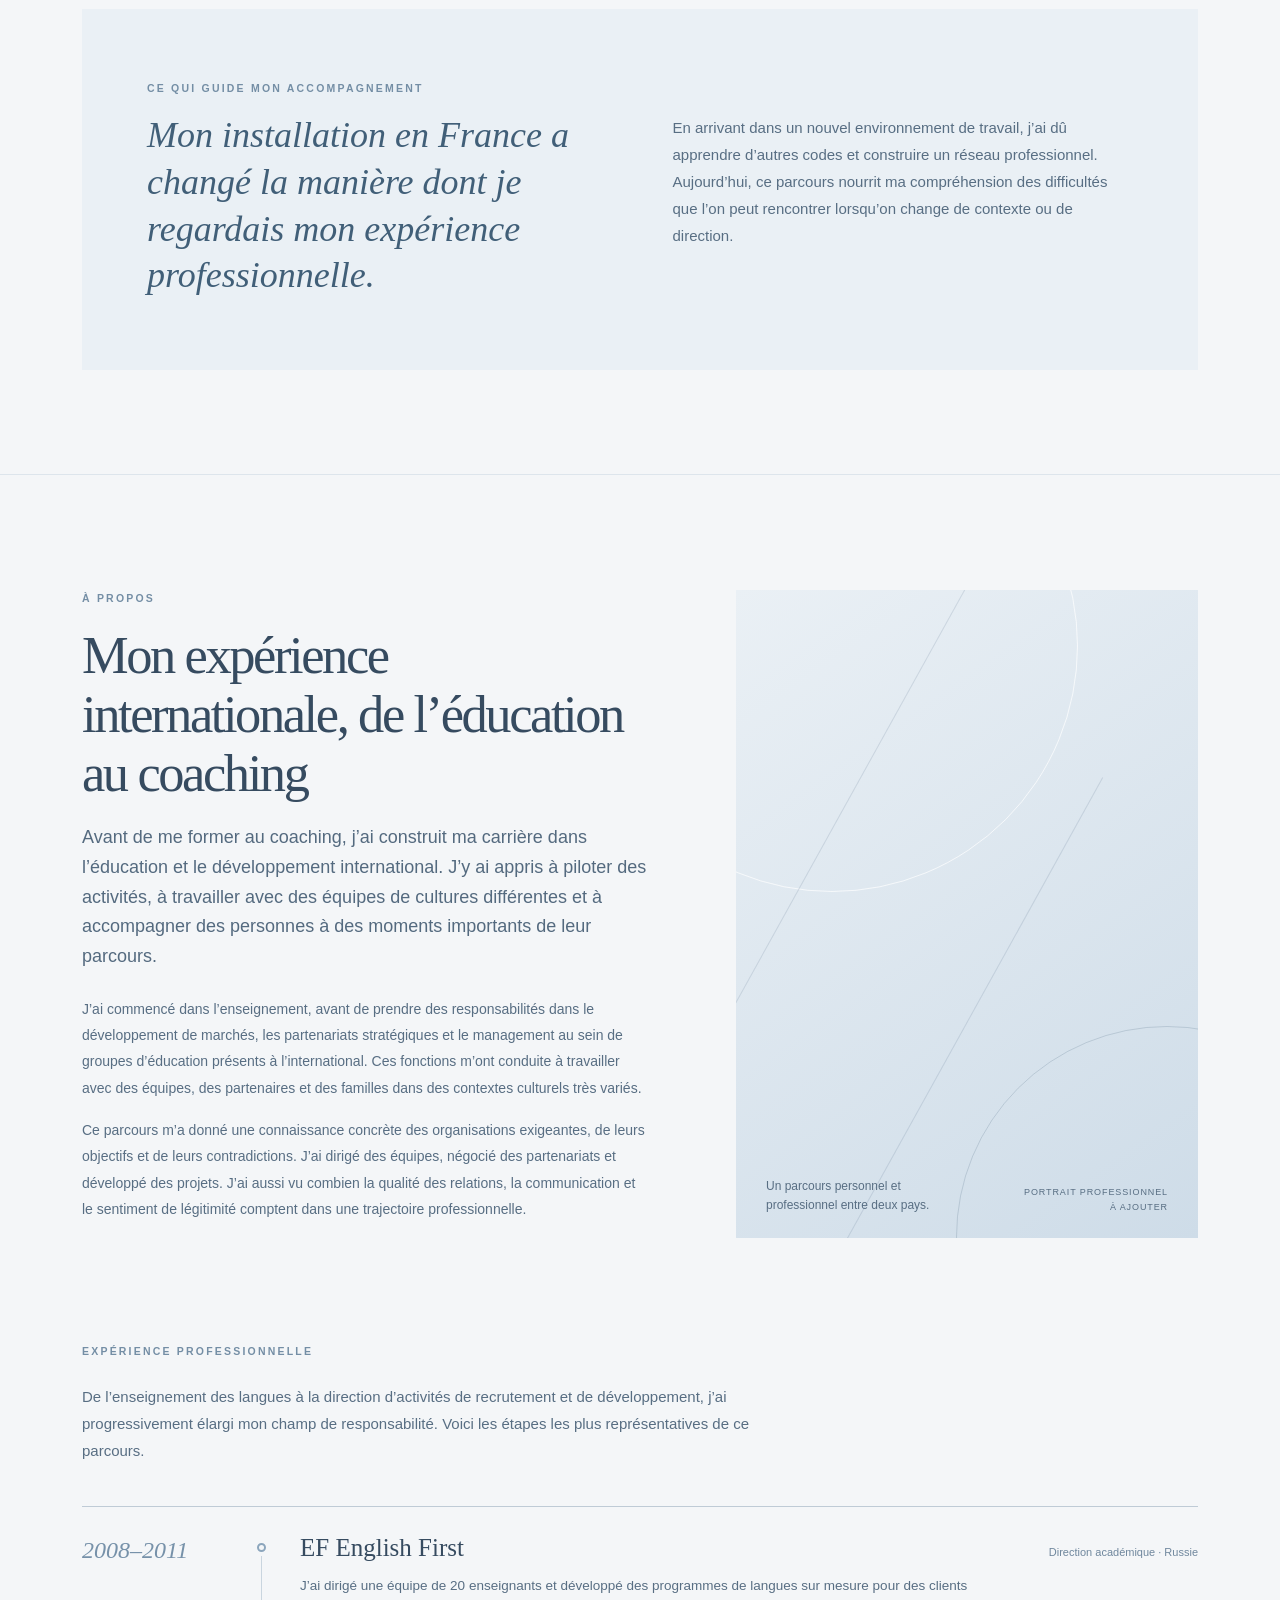
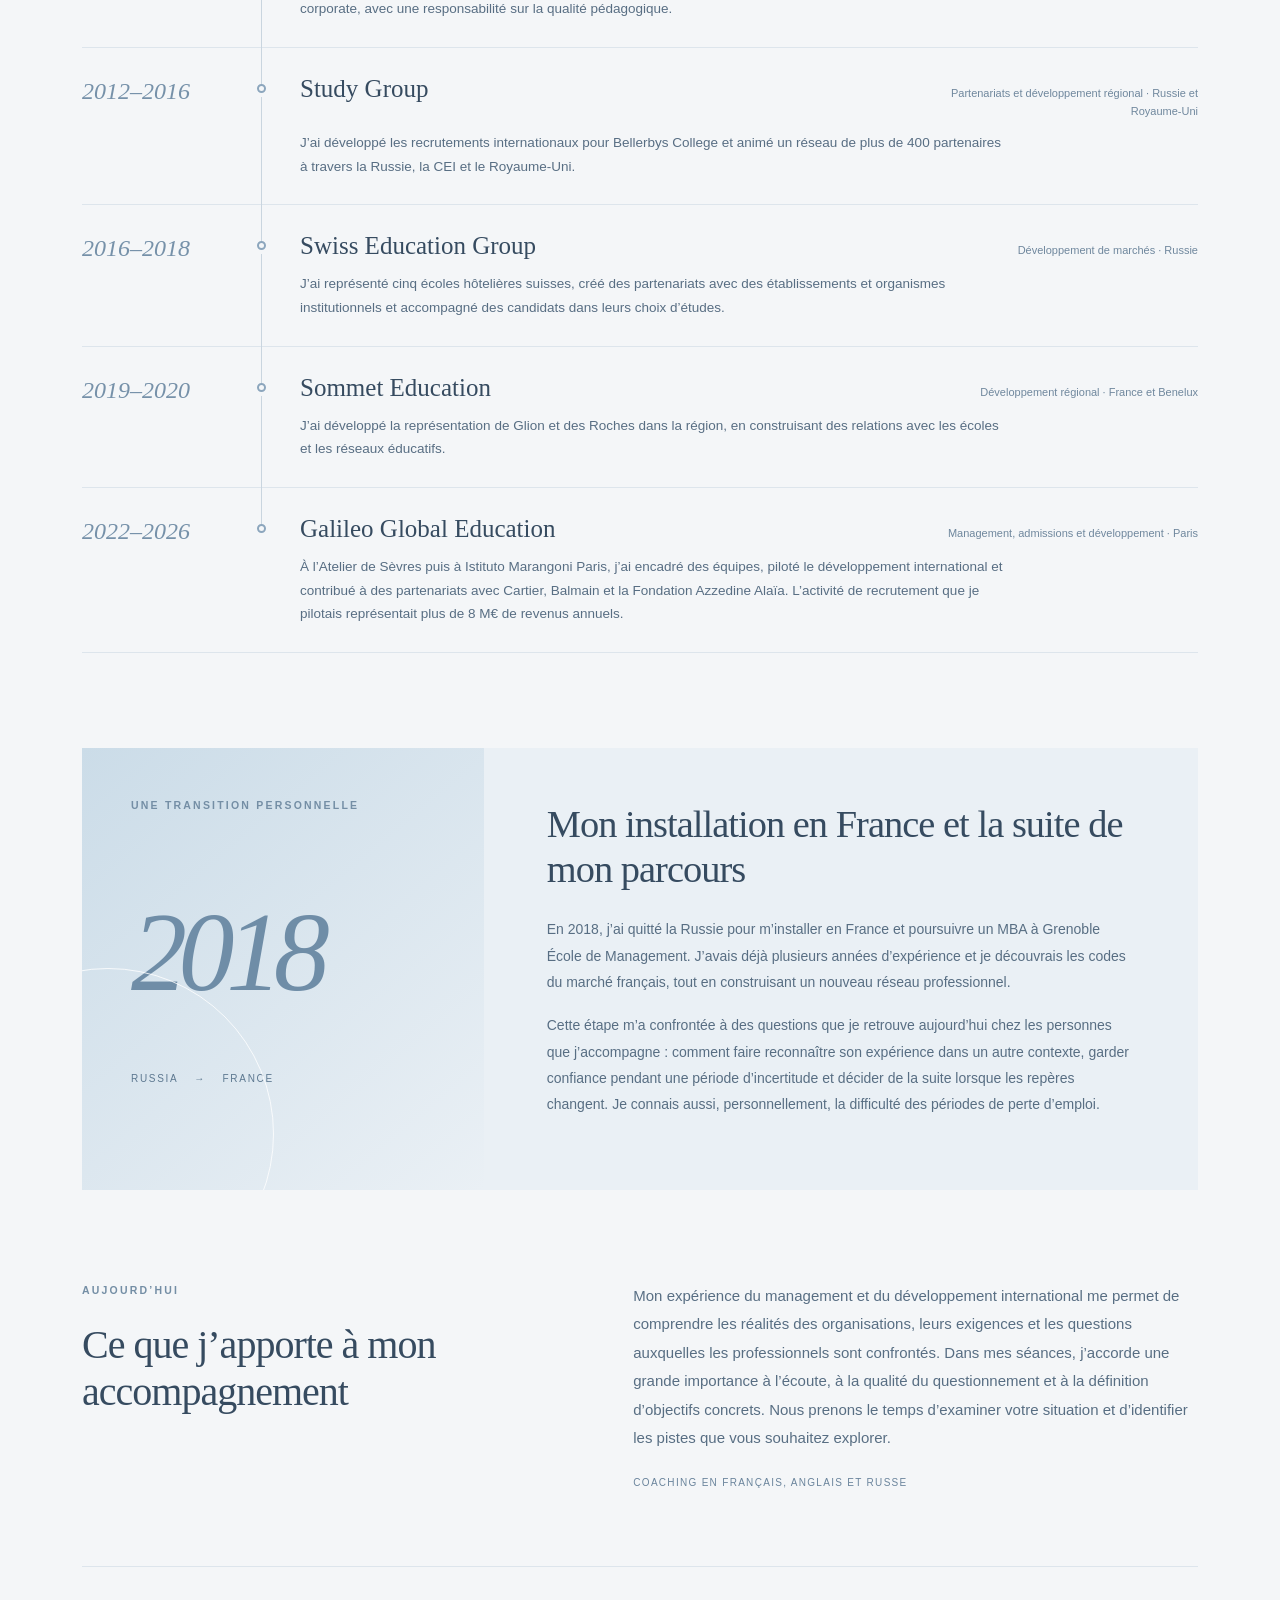
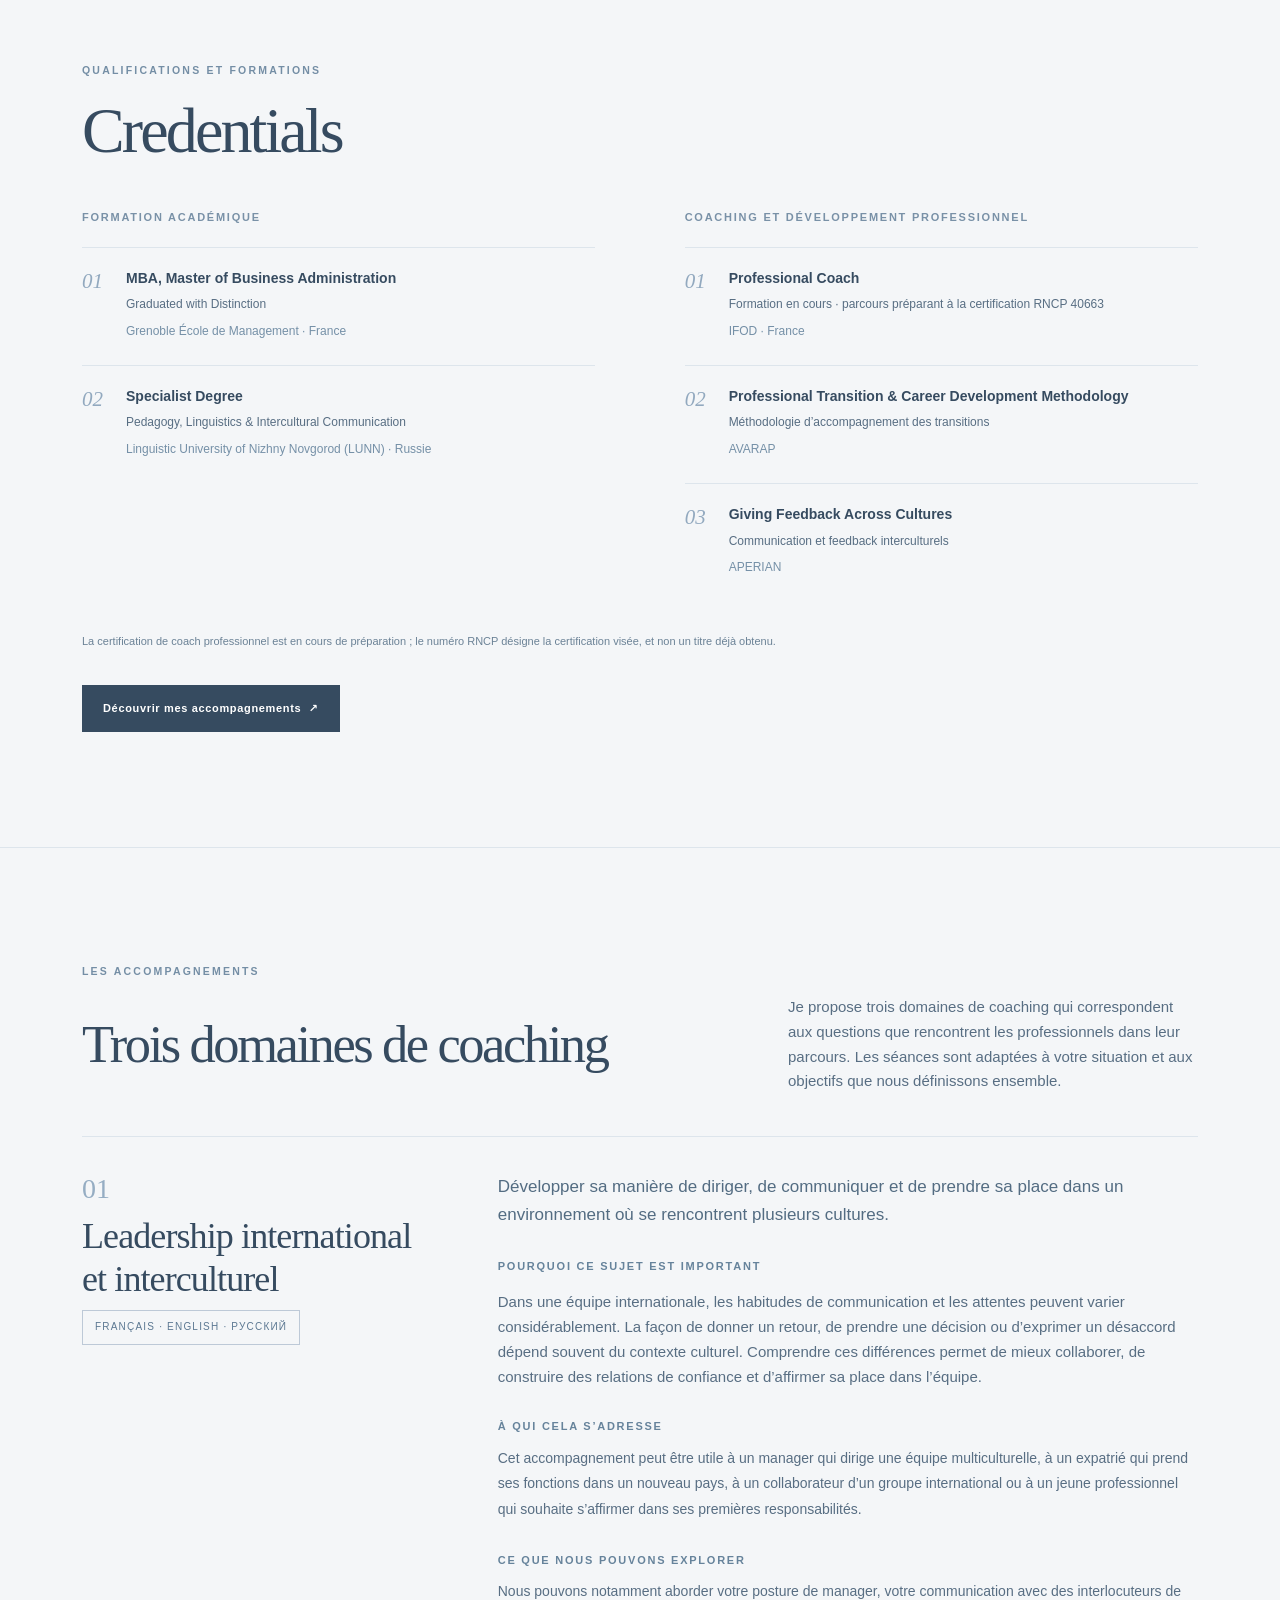
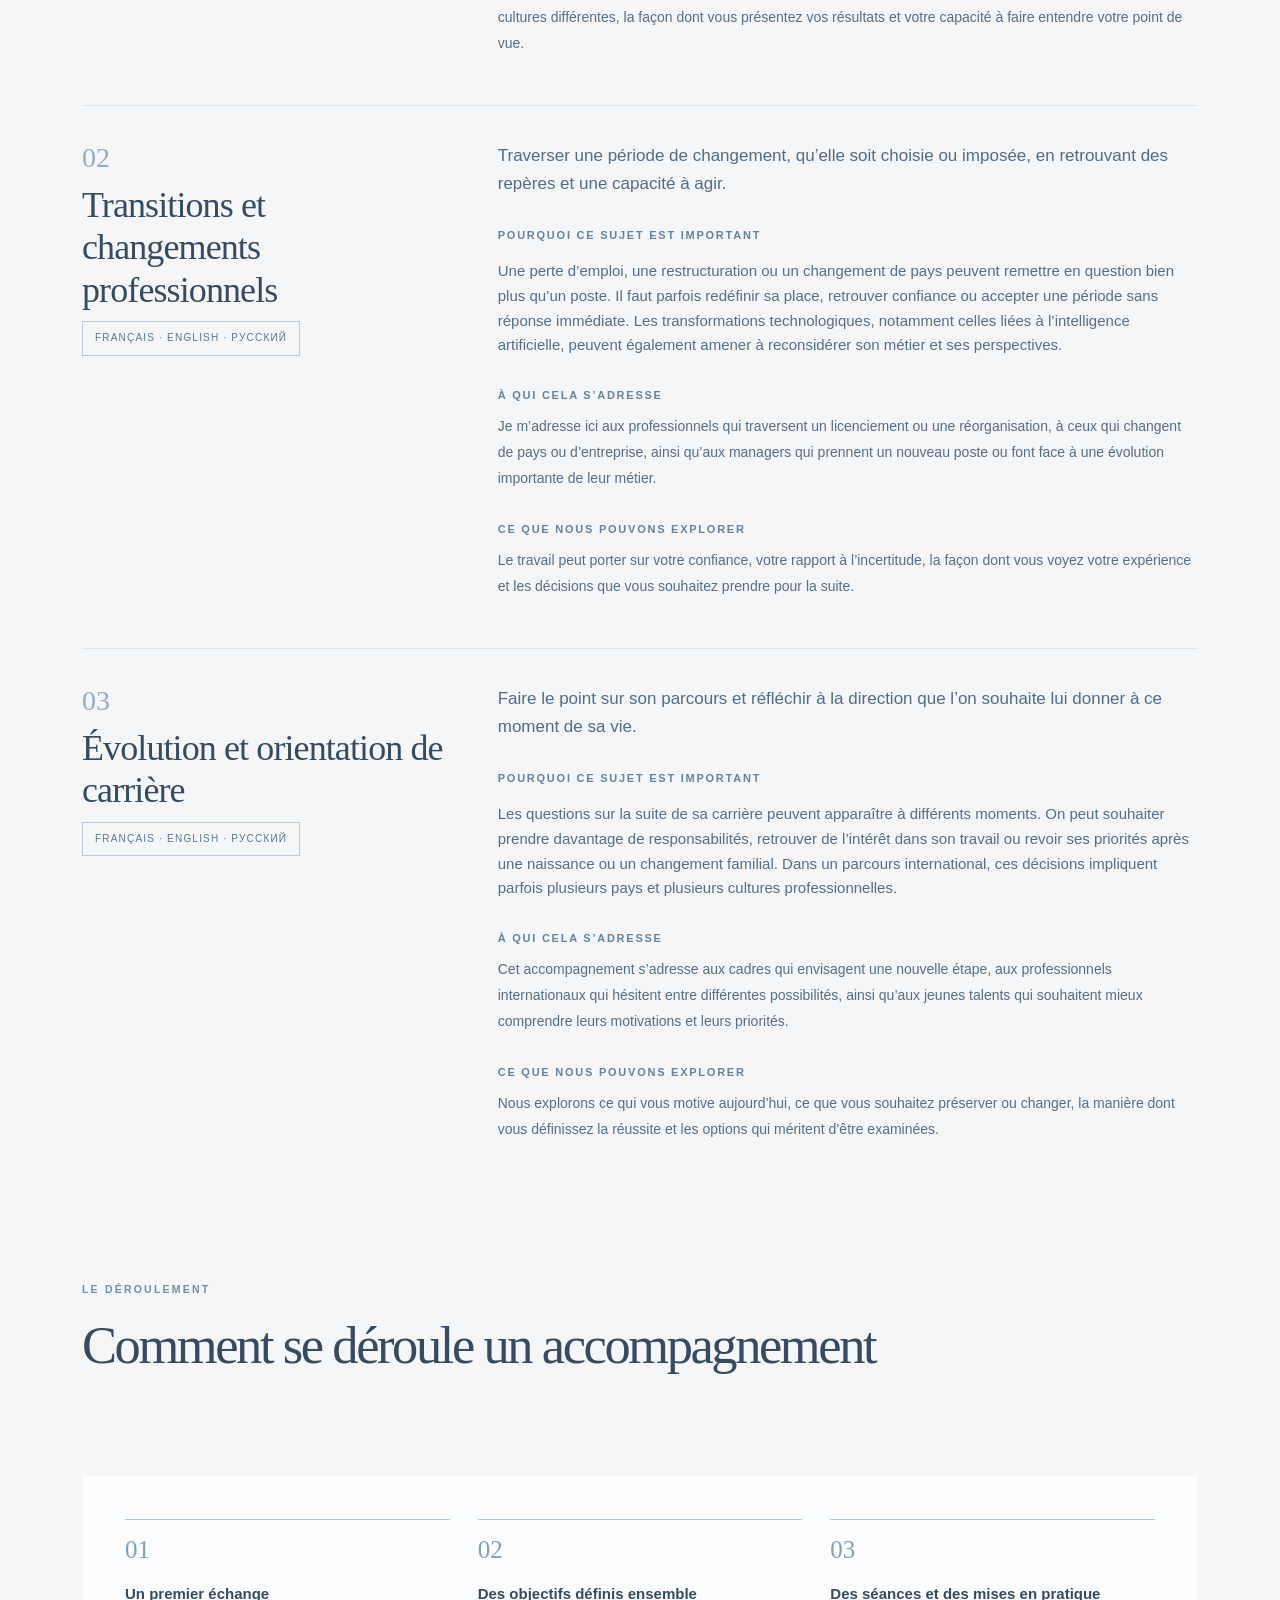
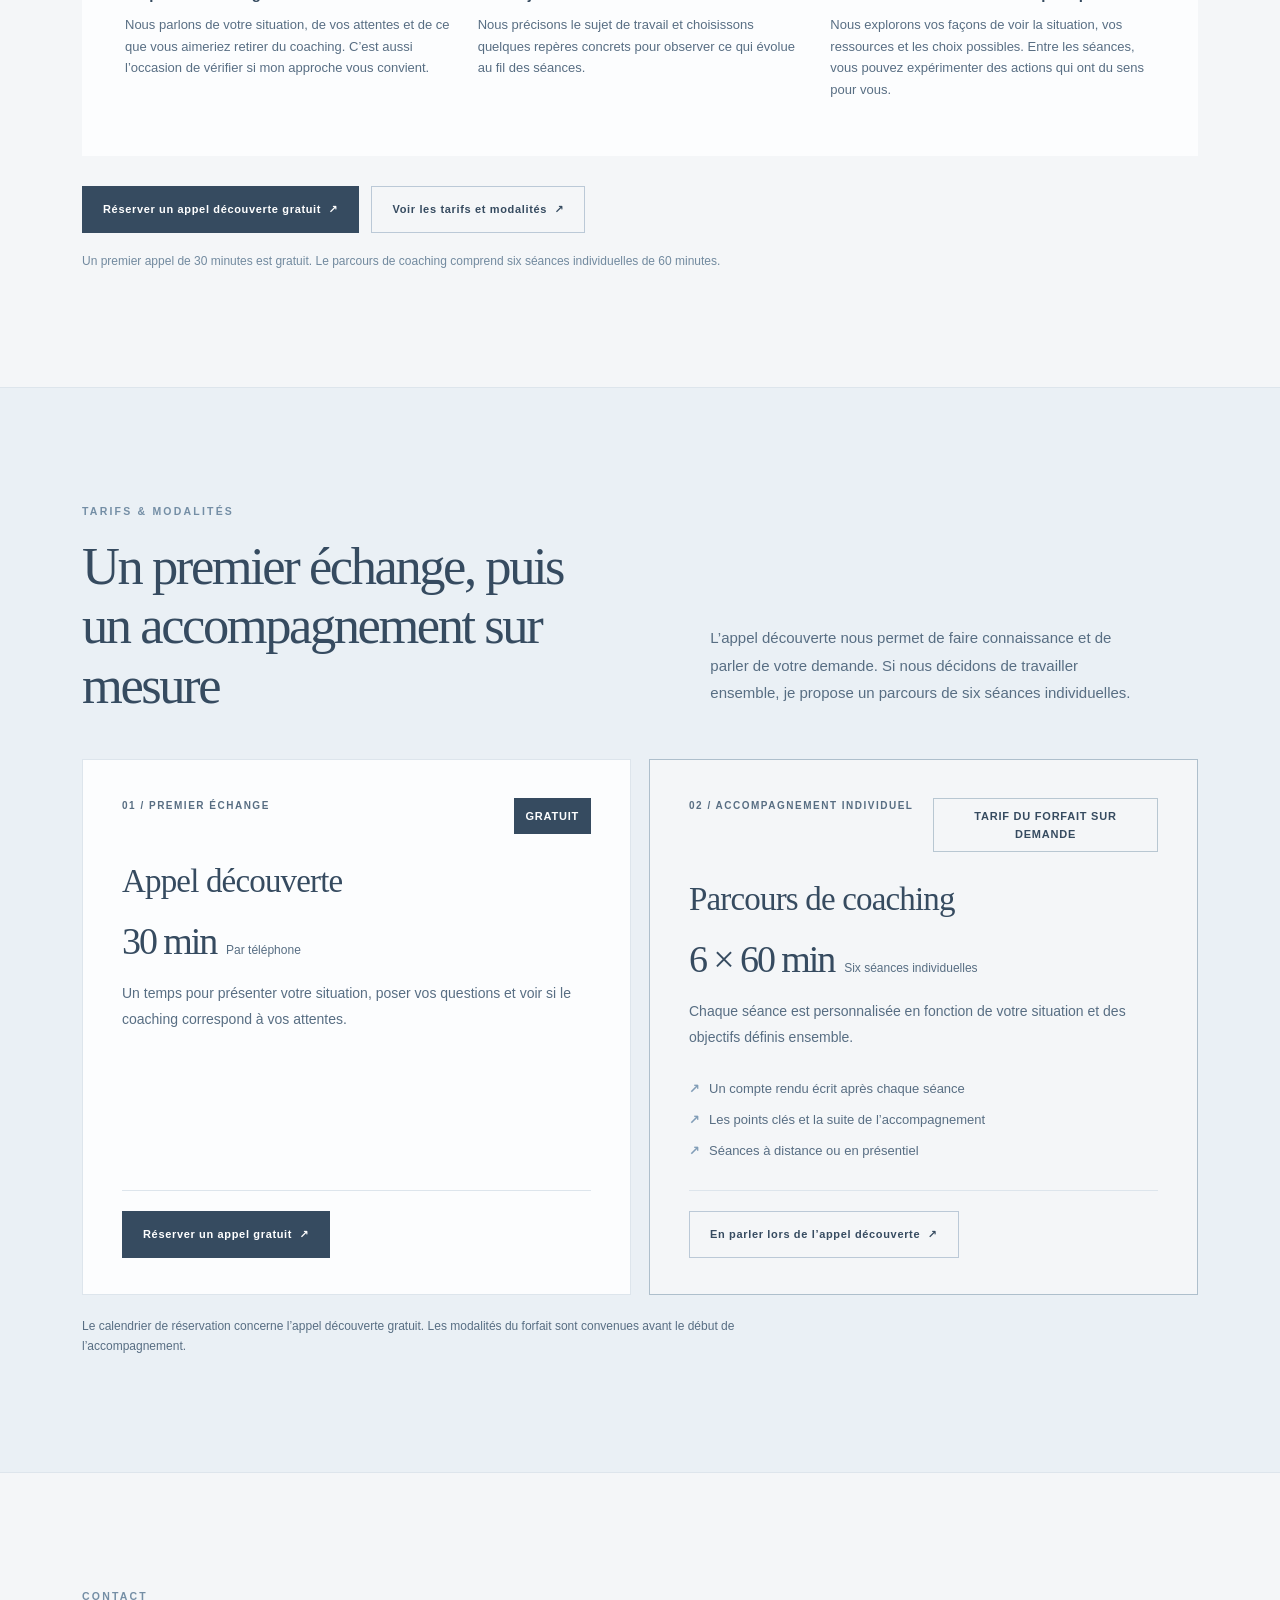
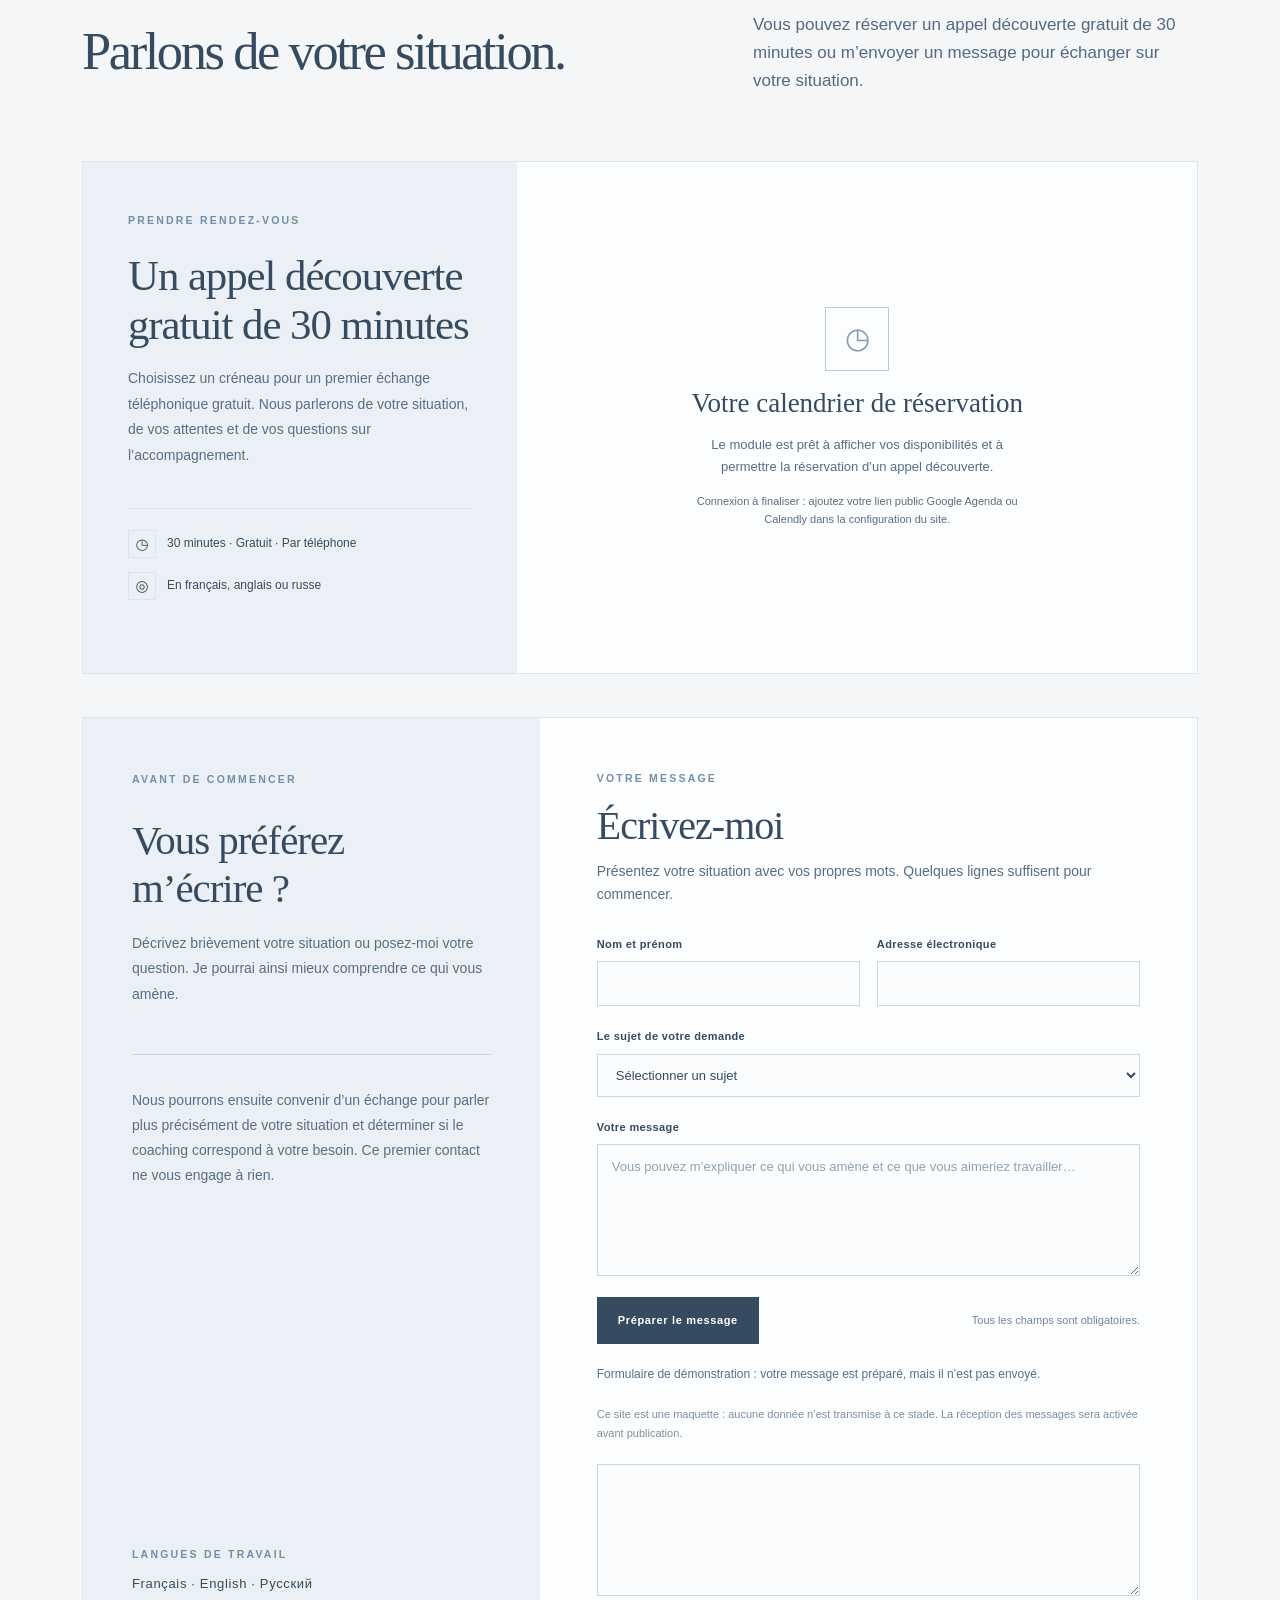
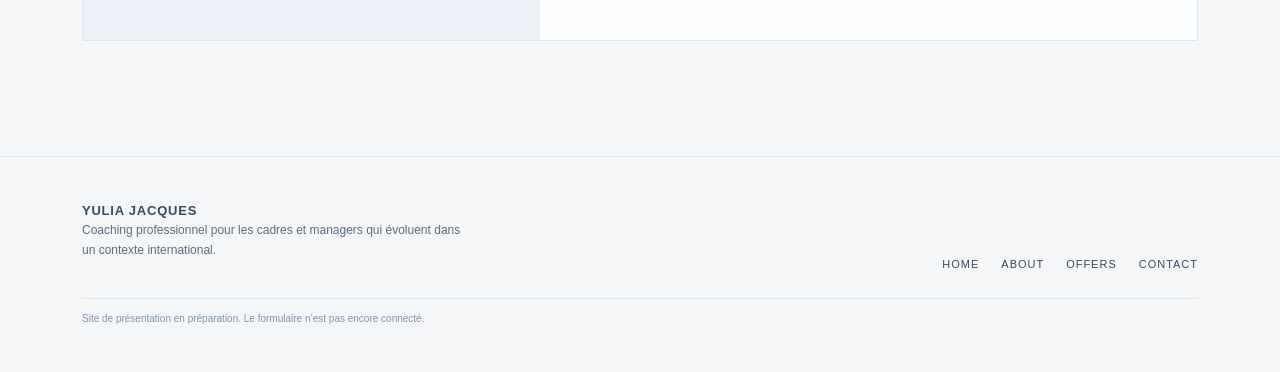
==== commit 01a13978: "Add files via upload" ====
--- a/index.html
+++ b/index.html
@@ -1,580 +1,1006 @@
-<!DOCTYPE html>
+<!doctype html>
 <html lang="fr">
 <head>
-<meta charset="UTF-8">
-<meta name="viewport" content="width=device-width, initial-scale=1.0">
-<title>Yulia Kazanskaya — Coach en leadership international &amp; multiculturel</title>
-<link rel="preconnect" href="https://fonts.googleapis.com">
-<link rel="preconnect" href="https://fonts.gstatic.com" crossorigin>
-<link href="https://fonts.googleapis.com/css2?family=PT+Serif:ital,wght@0,400;0,700;1,400&family=PT+Sans:wght@400;700&family=PT+Mono&display=swap" rel="stylesheet">
+<meta charset="utf-8"><meta name="viewport" content="width=device-width,initial-scale=1">
+<title>Yulia Jacques | International Leadership & Career Coaching</title>
+<meta name="theme-color" content="#F4F6F8">
+<meta name="description" content="Coaching en leadership interculturel, transitions professionnelles et orientation de carrière pour les professionnels internationaux.">
 <style>
-  :root{
-    --ink:#16232F;
-    --ink-2:#1F3242;
-    --ink-3:#28405630;
-    --paper:#EDE7DA;
-    --paper-2:#F7F3EA;
-    --brass:#B8863E;
-    --brass-light:#D9AE6E;
-    --burgundy:#7A3B36;
-    --muted-on-ink:#A9B7C4;
-    --muted-on-paper:#5C6A73;
-    --line-on-ink:#3A4E60;
-    --line-on-paper:#D8D0BC;
-    --max:1120px;
-  }
+/* SOFT SUMMER — cool, muted and airy blues, softened contrast */
+:root{--bg:#F4F6F8;--paper:#FCFDFE;--ink:#364B60;--ink2:#586E83;--accent:#819DB7;--taupe:#BBC9D7;--line:#DDE5EC;--soft:#EAF0F5;--serif:Georgia,'Times New Roman',serif;--sans:Inter,'Avenir Next',Avenir,'Segoe UI',Arial,sans}
+*{box-sizing:border-box}html{scroll-behavior:smooth}body{margin:0;background:var(--bg);color:var(--ink);font-family:var(--sans);font-size:15px;line-height:1.65;-webkit-font-smoothing:antialiased}a{color:inherit;text-decoration:none}button{font:inherit}button:focus-visible,a:focus-visible{outline:2px solid #788FA9;outline-offset:4px}::selection{background:#D1DFEA}
+.wrap{max-width:1220px;margin:auto;padding:0 52px}.eyebrow{font-size:10.5px;letter-spacing:.21em;text-transform:uppercase;font-weight:700;color:#748EA5}h1,h2,h3,p{margin-top:0}h1,h2,h3{font-weight:400}h1,h2{font-family:var(--serif);letter-spacing:-.046em}h1{font-size:clamp(52px,5.9vw,94px);line-height:1.07;margin-bottom:27px}h2{font-size:clamp(36px,4.1vw,58px);line-height:1.13;margin-bottom:20px}h3{font-family:var(--serif);font-size:27px;line-height:1.18;letter-spacing:-.025em}p{color:var(--ink2)}.lead{font-size:18px;line-height:1.65;color:#546A7F;max-width:620px}.muted{color:#71899D}.serif{font-family:var(--serif)}
+header{position:sticky;top:0;z-index:10;background:rgba(244,246,248,.96);backdrop-filter:blur(14px);border-bottom:1px solid var(--line)}.head{height:82px;display:flex;align-items:center;justify-content:space-between;gap:28px}.brand{display:flex;align-items:center;gap:12px;min-width:200px}.monogram{width:39px;height:39px;border:1px solid #9FB0C1;display:grid;place-items:center;font-family:var(--serif);font-size:18px;letter-spacing:-.08em}.brand-text{font-size:13px;font-weight:650;letter-spacing:.06em;white-space:nowrap}.brand-sub{font-size:9px;letter-spacing:.09em;color:#849AAD;text-transform:uppercase}.main-nav{display:flex;align-items:center;gap:32px}.main-nav a{font-size:10px;letter-spacing:.14em;font-weight:700;text-transform:uppercase;color:#596F83;transition:.2s}.main-nav a:hover,.main-nav a.active{color:#405F7D}.langs{display:flex;gap:6px;align-items:center}.langs button{border:0;background:transparent;color:#94A5B7;cursor:pointer;font-size:10px;letter-spacing:.1em;padding:9px 5px}.langs button.active{color:var(--ink);font-weight:800;border-bottom:1px solid #809AB1}.menu{display:none;border:0;background:transparent;font-size:24px;color:var(--ink)}
+.section{padding:115px 0;border-bottom:1px solid var(--line);scroll-margin-top:82px}.hero{padding:86px 0 104px}.hero-layout{display:grid;grid-template-columns:1.17fr .83fr;gap:7%;align-items:center}.hero h1{max-width:700px}.hero-copy{max-width:605px;margin-bottom:31px}.actions{display:flex;gap:12px;align-items:center;flex-wrap:wrap}.btn{display:inline-flex;align-items:center;justify-content:center;min-height:47px;padding:13px 20px;font-size:11px;font-weight:700;letter-spacing:.06em;cursor:pointer;border:1px solid var(--ink);transition:.2s;background:var(--ink);color:#fff}.btn:hover{background:#526E86}.btn-secondary{background:transparent;color:var(--ink);border-color:#BBC9D7}.btn-secondary:hover{background:var(--soft)}.hero-art{min-height:560px;background:#DCE6EF;position:relative;overflow:hidden;display:flex;align-items:center;justify-content:center}.circle-large{position:absolute;top:-130px;right:-130px;width:580px;height:580px;border:1px solid rgba(255,255,255,.6);border-radius:50%}.circle-small{position:absolute;bottom:-45px;left:-90px;width:400px;height:400px;border:1px solid rgba(54,75,96,.13);border-radius:50%}.vertical-line{position:absolute;top:15%;bottom:12%;left:56%;width:1px;background:#B8C9D8;transform:rotate(25deg)}.art-quote{position:relative;z-index:1;width:74%;font-size:clamp(30px,3.2vw,46px);line-height:1.23;letter-spacing:-.04em;font-family:var(--serif);font-style:italic;color:#526E88}.art-sign{position:absolute;bottom:38px;left:12%;font-size:10px;letter-spacing:.2em;color:#758EA5}.thin-rule{height:1px;background:var(--line);margin:40px 0}.micro{display:flex;flex-wrap:wrap;gap:16px 24px;margin-top:38px}.micro span{font-size:11px;color:#788EA2;letter-spacing:.08em;text-transform:uppercase}.micro span:before{content:'•';color:#98B1C8;margin-right:10px}
+.section-head{display:flex;justify-content:space-between;align-items:end;gap:35px;margin-bottom:42px}.section-head p{max-width:410px;margin:0}.pill{font-size:10px;letter-spacing:.12em;text-transform:uppercase;border:1px solid #BDC9D7;padding:8px 12px;width:max-content;color:#5C7892}.three{display:grid;grid-template-columns:repeat(3,1fr);gap:17px}.offercard{background:var(--paper);border:1px solid #E1E7ED;padding:30px;min-height:305px;display:flex;flex-direction:column;gap:11px;transition:transform .2s,border-color .2s}.offercard:hover{transform:translateY(-3px);border-color:#A8BAC9}.offercard .num{font-family:var(--serif);font-size:28px;color:#95ADC3}.offercard h3{margin:5px 0 0}.offercard p{font-size:13.5px;line-height:1.75;margin:0}.offercard .bottom{margin-top:auto;border-top:1px solid var(--line);padding-top:15px;font-size:11px;letter-spacing:.06em;color:#55718C;font-weight:700}.statement{background:#EAF0F5;padding:71px 65px;margin-top:100px;display:grid;grid-template-columns:1fr 1fr;gap:65px;align-items:center}.statement .quote{font:italic 36px/1.3 var(--serif);color:#415F78}.statement p{font-size:15px;line-height:1.8}
+.about-grid{display:grid;grid-template-columns:.95fr 1.05fr;gap:9%;align-items:start}.portrait{background:#DDE7EF;min-height:540px;position:relative;overflow:hidden;padding:48px;display:flex;flex-direction:column;justify-content:flex-end}.portrait:before{content:'';position:absolute;top:-15%;left:26%;height:105%;width:1px;background:#A8BAC9;transform:rotate(-17deg)}.portrait:after{content:'';position:absolute;right:-38%;top:12%;width:600px;height:600px;border-radius:50%;border:1px solid #C6D4E0}.portrait-text{position:relative;z-index:1;font:italic 40px/1.2 var(--serif);letter-spacing:-.04em;color:#4C6A83}.portrait-label{position:relative;z-index:1;margin-top:28px;text-transform:uppercase;font-size:10px;letter-spacing:.17em;color:#71899D}.prose p{margin-bottom:18px}.prose h3{font-size:27px;margin:33px 0 17px}.career-notes{display:grid;grid-template-columns:repeat(3,1fr);gap:16px;margin-top:52px}.career-note{border-top:1px solid #B5C6D5;padding-top:16px}.career-note strong{display:block;font-size:12px;margin-bottom:5px}.career-note p{font-size:12px;line-height:1.7}
+.offer-block{display:grid;grid-template-columns:.68fr 1.32fr;gap:55px;padding:36px 0;border-top:1px solid var(--line)}.offer-block:last-of-type{border-bottom:1px solid var(--line)}.offer-block .num{font:28px var(--serif);color:#95ADC3}.offer-block h3{font-size:36px;margin:10px 0}.offer-description{font-size:17px;color:#536C82}.offer-why{margin-top:15px}.offer-block h4{font-size:11px;text-transform:uppercase;letter-spacing:.16em;margin:28px 0 10px;color:#66839B}.tags{display:flex;flex-wrap:wrap;gap:8px}.tag{padding:7px 11px;background:#EAF0F5;border:1px solid #DCE7EF;font-size:11px;color:#5B7790}.situations{margin:0;padding-left:20px;color:#566E82;line-height:1.9;font-size:14px}.process{margin-top:80px;background:var(--paper);padding:43px;display:grid;grid-template-columns:repeat(3,1fr);gap:28px}.step{border-top:1px solid #B5C6D5;padding-top:16px}.step .step-num{font:25px var(--serif);color:#869FB7}.step h4{font-size:15px;margin:18px 0 8px}.step p{font-size:13px}
+.cta{text-align:center;padding:90px 50px;background:#DDE7F0}.cta h2{max-width:740px;margin:0 auto 20px}.cta p{max-width:550px;margin:0 auto 28px}.notice{font-size:12px;color:#728A9F;margin-top:19px}footer{padding:43px 0 45px}.foot{display:flex;justify-content:space-between;gap:25px;align-items:end}.foot p{font-size:12px;max-width:380px}.foot-links{display:flex;gap:22px;font-size:11px;text-transform:uppercase;letter-spacing:.09em}.note{margin-top:25px;border-top:1px solid var(--line);padding-top:12px;color:#8094A8;font-size:10px}
+@media(max-width:900px){.wrap{padding:0 28px}.head{height:71px}.main-nav{gap:15px}.brand{min-width:auto}.hero-layout{grid-template-columns:1fr}.hero-art{min-height:300px}.circle-large{right:0}.art-quote{font-size:38px}.section{padding:78px 0;scroll-margin-top:71px}.section-head{display:block}.section-head p{margin-top:14px}.three{grid-template-columns:1fr 1fr}.three .offercard:last-child .article:last-child{grid-column:1/-1}.about-grid{gap:35px}.portrait{min-height:420px}.statement{padding:40px;gap:35px}}
+@media(max-width:650px){.wrap{padding:0 21px}.head{height:66px;gap:10px}.brand-text{font-size:11px}.brand-sub{font-size:8px}.monogram{width:31px;height:31px}.menu{display:block}.main-nav{position:absolute;top:66px;left:0;right:0;background:var(--bg);padding:20px;display:none;flex-direction:column;align-items:start;gap:22px;border-bottom:1px solid var(--line)}.main-nav.open{display:flex}.langs{margin-left:auto}h1{font-size:clamp(48px,13vw,67px)}h2{font-size:40px}.hero{padding:55px 0 66px}.hero-art{min-height:300px}.art-quote{font-size:32px}.section{padding:68px 0;scroll-margin-top:66px}.three,.about-grid,.career-notes,.process,.statement,.offer-block{grid-template-columns:1fr}.three .offercard:last-child .article:last-child{grid-column:auto}.offercard{min-height:245px}.portrait{min-height:260px}.statement{margin-top:60px;padding:35px 25px;gap:20px}.statement .quote{font-size:32px}.career-notes{gap:10px}.offer-block{gap:7px}.offer-block h3{font-size:29px}.process{padding:30px;gap:14px}.foot{display:block}.foot-links{margin-top:30px}.cta{padding:75px 15px}.modal{padding:37px 24px}.formgrid{grid-template-columns:1fr}.about-grid,.hero-layout,.offer-block,.section-head,.statement{min-width:0}.about-grid{grid-template-columns:minmax(0,1fr)}.about-grid>*,.prose,.portrait{min-width:0}.pill{overflow-wrap:anywhere;word-break:normal}.about-grid h2{overflow-wrap:break-word}}
 
-  *{box-sizing:border-box;}
-  html{scroll-behavior:smooth;}
-  @media (prefers-reduced-motion: reduce){
-    html{scroll-behavior:auto;}
-    *{animation-duration:0.01ms !important; animation-iteration-count:1 !important; transition-duration:0.01ms !important;}
-  }
+/* Contact: quiet editorial layout, inspired by the first-conversation call to action */
+.contact-section{background:var(--bg);padding-top:115px}.contact-header{display:grid;grid-template-columns:1fr .78fr;align-items:end;gap:9%;margin-bottom:60px}.contact-header h2{max-width:660px}.contact-header .lead{font-size:17px;margin-bottom:6px}.contact-columns{display:grid;grid-template-columns:.82fr 1.18fr;gap:0;border:1px solid var(--line);background:var(--paper)}.contact-aside{background:var(--soft);padding:53px 49px 45px;display:flex;flex-direction:column}.contact-aside h3{margin:29px 0 18px;font-size:clamp(31px,3.2vw,43px);line-height:1.17;max-width:350px}.contact-aside>p{max-width:380px;font-size:14px;line-height:1.8}.contact-divider{height:1px;background:#C8D5E0;margin:33px 0}.contact-steps{display:grid;gap:21px}.contact-steps>div{display:flex;align-items:baseline;gap:15px;font-size:13px;line-height:1.55;color:var(--ink2)}.contact-steps span{font:italic 21px var(--serif);color:#819DB7}.contact-languages{display:flex;flex-direction:column;gap:10px;margin-top:auto;padding-top:55px}.contact-languages strong{font-weight:500;font-size:13px;letter-spacing:.05em}.contact-panel{padding:52px 57px 44px}.contact-panel h3{font-size:40px;margin:15px 0 10px}.contact-panel>p{font-size:14px}.contact-form{margin-top:29px;display:grid;gap:21px}.contact-form-row{display:grid;grid-template-columns:1fr 1fr;gap:17px}.contact-form label{display:flex;flex-direction:column;gap:8px;font-weight:600;letter-spacing:.035em;color:var(--ink);font-size:11px}.contact-form input,.contact-form select,.contact-form textarea{display:block;width:100%;min-width:0;background:#FAFCFD;color:var(--ink);padding:12px 14px;border:1px solid #CAD6E0;border-radius:0;outline:none;font:400 13px/1.5 var(--sans);transition:border-color .2s,box-shadow .2s}.contact-form input:focus,.contact-form select:focus,.contact-form textarea:focus{border-color:#617F9A;box-shadow:0 0 0 2px rgba(129,157,183,.18)}.contact-form textarea{resize:vertical;min-height:132px}.contact-form input::placeholder,.contact-form textarea::placeholder{color:#91A2B2}.contact-form-bottom{display:flex;align-items:center;justify-content:space-between;gap:18px}.contact-form-bottom span{font-size:11px;color:#71869A}.form-status{font-size:12px;margin:0;color:#52718D}.contact-privacy{font-size:11px!important;line-height:1.7;color:#7B8FA2;margin:0}.contact-fallback{width:100%;height:115px;font-size:12px}
+@media(max-width:900px){.contact-header{gap:35px}.contact-aside{padding:36px 30px}.contact-panel{padding:38px 32px}.contact-form-row{grid-template-columns:1fr}}
+@media(max-width:650px){.contact-section{padding-top:72px}.contact-header,.contact-columns{grid-template-columns:1fr}.contact-header{gap:4px;margin-bottom:33px}.contact-aside{padding:34px 26px}.contact-aside h3{font-size:33px}.contact-languages{padding-top:38px}.contact-panel{padding:34px 24px}.contact-panel h3{font-size:33px}.contact-form-bottom{align-items:start;flex-direction:column}.contact-form-row{grid-template-columns:1fr}}
+.situations-prose,.contact-process{font-size:14px;line-height:1.85;color:var(--ink2);margin:0 0 12px}
 
-  body{
-    margin:0;
-    background:var(--paper);
-    color:var(--ink);
-    font-family:'PT Sans', sans-serif;
-    font-size:17px;
-    line-height:1.65;
-    -webkit-font-smoothing:antialiased;
-  }
+/* ABOUT — professional journey and credentials */
+.about-section{background:var(--bg)}.about-intro-grid{display:grid;grid-template-columns:1.1fr .9fr;gap:8%;align-items:stretch}.about-main-title{max-width:690px;margin-top:18px}.about-intro-grid .lead{margin:14px 0 24px}.about-prose{max-width:590px}.about-prose p{font-size:14px;line-height:1.88;margin-bottom:16px}.about-visual{background:linear-gradient(145deg,var(--soft),#CEDCE8);position:relative;overflow:hidden;min-height:510px;padding:35px;display:flex;flex-direction:column;justify-content:center}.about-visual:before{content:'';position:absolute;width:490px;height:490px;border:1px solid rgba(255,255,255,.7);border-radius:50%;left:-150px;top:-190px}.about-visual:after{content:'';position:absolute;width:420px;height:420px;border:1px solid rgba(79,104,128,.21);border-radius:50%;right:-180px;bottom:-210px}.about-visual-line{position:absolute;width:1px;height:95%;background:rgba(79,104,128,.17);top:-20%;transform:rotate(29deg)}.about-visual-line.one{left:28%}.about-visual-line.two{left:47%;top:23%}.about-visual-text{font:italic clamp(48px,5vw,78px)/1.12 var(--serif);letter-spacing:-.05em;color:var(--ink);position:relative;z-index:2;text-align:center}.about-visual-bottom{display:flex;justify-content:space-between;gap:20px;align-items:flex-end;position:absolute;bottom:24px;left:30px;right:30px;z-index:3}.about-visual-bottom span:first-child{font-size:12px;max-width:190px;line-height:1.55;color:var(--ink2)}.about-visual-bottom span:last-child{font-size:9px;letter-spacing:.1em;max-width:145px;text-align:right;color:var(--ink2);text-transform:uppercase}.career-panel{padding-top:105px}.career-intro{max-width:690px;margin:22px 0 42px;color:var(--ink2);font-size:15px;line-height:1.8}.career-heading{display:grid;grid-template-columns:1fr .72fr;align-items:end;gap:10%;margin:19px 0 31px}.career-heading h3{font-size:clamp(31px,3.6vw,47px);line-height:1.15;margin:0}.career-heading p{line-height:1.8;margin:0}.employer-strip{display:grid;grid-template-columns:repeat(5,minmax(0,1fr));align-items:center;gap:8px;margin-bottom:49px}.employer-strip>span{min-height:83px;display:flex;align-items:center;justify-content:center;text-align:center;gap:4px;padding:15px 5px;border:1px solid var(--line);background:rgba(255,255,255,.64);font-size:17px;font-weight:700;color:var(--ink);letter-spacing:-.03em}.employer-strip small{display:inline-block;font-size:9px;font-weight:500;letter-spacing:.025em;line-height:1.1}.employer-strip .brand-ef{font-size:32px;font-weight:800;letter-spacing:-.07em}.employer-strip .brand-ef small{max-width:59px;text-align:left;font-size:11px;letter-spacing:-.04em}.employer-strip .brand-study{font:600 18px var(--serif)}.employer-strip .brand-swiss{font:500 17px var(--serif);flex-direction:column;gap:0}.employer-strip .brand-swiss small{font:600 8px var(--sans);letter-spacing:.16em}.employer-strip .brand-sommet{font:italic 23px var(--serif);flex-direction:column;gap:0}.employer-strip .brand-sommet small{font:500 9px var(--sans);letter-spacing:.15em}.employer-strip .brand-galileo{font:800 16px var(--sans);letter-spacing:.085em;flex-direction:column;gap:1px}.employer-strip .brand-galileo small{font-size:8px;letter-spacing:.16em}.career-timeline{border-top:1px solid #BFCBD6}.career-milestone{display:grid;grid-template-columns:140px 34px 1fr;gap:22px;min-height:137px;position:relative;border-bottom:1px solid var(--line);padding:26px 0}.career-year{font:italic 24px/1.45 var(--serif);color:#7691A9;white-space:nowrap}.career-marker{position:relative;display:flex;justify-content:center;padding-top:10px}.career-marker:after{content:'';height:calc(100% + 45px);position:absolute;top:23px;width:1px;background:#C9D5DF}.career-milestone:last-child .career-marker:after{display:none}.career-marker span{width:9px;height:9px;border-radius:50%;border:2px solid #8CA6BD;background:var(--bg);position:relative;z-index:1}.career-entry-top{display:flex;justify-content:space-between;align-items:baseline;gap:20px}.career-entry h4{font:500 25px/1.2 var(--serif);margin:0;color:var(--ink)}.career-role{font-size:11px;color:#6F879D;text-align:right;max-width:270px}.career-entry p{margin:11px 0 0;line-height:1.75;max-width:710px;font-size:13.5px}.life-panel{display:grid;grid-template-columns:.72fr 1.28fr;background:var(--soft);margin-top:95px}.life-panel-side{padding:49px;background:linear-gradient(140deg,#CBDCE8,var(--soft));position:relative;overflow:hidden}.life-panel-side:after{content:'';width:330px;height:330px;border:1px solid rgba(255,255,255,.8);border-radius:50%;position:absolute;left:-140px;bottom:-110px}.life-panel-year{font:italic 112px/.95 var(--serif);letter-spacing:-.075em;margin:85px 0 65px;color:#6F8DA7}.life-panel-map{font-size:10px;letter-spacing:.17em;color:#5D7890}.life-panel-map span{margin:0 12px}.life-panel-main{padding:54px 63px 55px}.life-panel-main h3{font-size:clamp(29px,3vw,42px);margin:0 0 24px}.life-panel-main p{font-size:14px;line-height:1.88;margin-bottom:17px}.coaching-bridge{display:grid;grid-template-columns:.85fr 1.15fr;gap:12%;padding:92px 0 75px;border-bottom:1px solid var(--line)}.coaching-bridge h3{font-size:40px;margin:22px 0}.coaching-bridge p{font-size:15px;line-height:1.9;margin:0 0 22px}.about-langs{font-size:10px;letter-spacing:.13em;text-transform:uppercase;color:#6A849C}.credentials-panel{padding-top:95px}.credentials-title{font:400 clamp(42px,5vw,65px) var(--serif);letter-spacing:-.045em;margin:15px 0 40px}.credentials-grids{display:grid;grid-template-columns:1fr 1fr;gap:8%}.credentials-grids>div>h4{font-size:11px;color:#7991A7;letter-spacing:.16em;text-transform:uppercase;margin:0 0 20px;font-weight:700}.credential{border-top:1px solid var(--line);padding:21px 0 23px;display:grid;grid-template-columns:32px 1fr;gap:12px}.credential-number{font:italic 21px var(--serif);color:#92A9BF}.credential strong{font-size:14px;font-weight:650;line-height:1.4;display:block}.credential-detail{font-size:12px;color:var(--ink2);margin-top:7px}.credential-org{font-size:12px;color:#7590A7;margin-top:7px}.credentials-note{margin-top:31px;max-width:730px;font-size:11px;line-height:1.7;color:#6B8296}.about-cta{margin-top:34px}
+@media(max-width:900px){.about-intro-grid{gap:5%}.about-visual{min-height:440px}.career-entry-top{display:block}.career-role{text-align:left;margin-top:6px}.life-panel-main{padding:40px}.life-panel-side{padding:36px}.life-panel-year{font-size:86px}}
+@media(max-width:650px){.about-intro-grid,.career-heading,.life-panel,.coaching-bridge,.credentials-grids{grid-template-columns:1fr}.about-main-title{font-size:39px}.about-visual{min-height:280px;margin-top:20px}.about-visual-text{font-size:54px}.about-visual-bottom{left:23px;right:23px}.career-panel{padding-top:75px}.career-heading{gap:15px}.career-heading h3{font-size:34px}.employer-strip{grid-template-columns:repeat(2,1fr);gap:7px;margin-bottom:28px}.employer-strip>span:last-child{grid-column:1/-1}.employer-strip>span{min-height:71px}.career-milestone{grid-template-columns:82px 12px 1fr;gap:8px;padding:20px 0;min-height:150px}.career-year{font-size:16px}.career-entry h4{font-size:21px}.career-entry p{font-size:12px}.career-role{font-size:11px}.life-panel{margin-top:67px}.life-panel-side{padding:26px 27px;min-height:170px}.life-panel-year{font-size:72px;margin:15px 0 5px}.life-panel-main{padding:31px 27px}.life-panel-main h3{font-size:30px}.coaching-bridge{padding:70px 0 59px;gap:5px}.coaching-bridge h3{font-size:35px}.credentials-panel{padding-top:69px}.credentials-title{font-size:51px;margin-bottom:25px}.credentials-grids{gap:34px}.credentials-note{font-size:11px}}
 
-  h1,h2,h3{
-    font-family:'PT Serif', serif;
-    font-weight:700;
-    margin:0;
-    letter-spacing:-0.01em;
-  }
+/* Home: editorial heading and a more approachable, personal tone. */
+.hero h1{font-size:clamp(49px,5.05vw,79px);line-height:1.1;max-width:720px}
+@media(max-width:650px){.hero h1{font-size:clamp(43px,10vw,57px)}}
+/* Booking: direct 30-minute discovery call, embedded calendar ready for connection. */
+.booking-card{display:grid;grid-template-columns:.78fr 1.22fr;border:1px solid var(--line);background:var(--paper);margin:0 0 43px;scroll-margin-top:110px}
+.booking-intro{padding:50px 45px;background:var(--soft);display:flex;flex-direction:column;align-items:flex-start}
+.booking-intro h3{font-size:clamp(33px,3.35vw,46px);line-height:1.15;margin:21px 0 17px}
+.booking-intro p{font-size:14px;line-height:1.82;max-width:365px}
+.booking-details{width:100%;border-top:1px solid var(--line);padding-top:21px;margin-top:26px;margin-bottom:23px;display:grid;gap:14px}
+.booking-detail{display:flex;align-items:center;gap:11px;color:var(--ink);font-size:12px}
+.booking-icon{display:inline-flex;width:28px;height:28px;border:1px solid var(--line);align-items:center;justify-content:center;font-size:15px}
+.booking-action{margin-top:5px}
+.booking-action[hidden]{display:none}
+.booking-frame{min-width:0;min-height:485px;background:var(--paper);display:flex;align-items:stretch;justify-content:stretch}
+.booking-frame iframe{width:100%;height:690px;border:0;display:block;background:#fff}
+.booking-setup{width:100%;padding:60px 55px;display:flex;flex-direction:column;align-items:center;justify-content:center;text-align:center;gap:14px}
+.booking-setup-icon{width:64px;height:64px;border:1px solid #BACAD9;display:grid;place-items:center;color:var(--accent);font-size:29px;font-family:var(--serif);margin-bottom:2px}
+.booking-setup h4{font:normal 27px/1.2 var(--serif);margin:0}
+.booking-setup p{max-width:350px;font-size:13px;line-height:1.75;margin:0}
+.booking-setup small{max-width:365px;color:var(--ink2);font-size:11px;line-height:1.6}
+.booking-widget{width:100%;min-width:320px;min-height:690px}
+@media(max-width:900px){.booking-intro{padding:36px 29px}.booking-frame{min-height:400px}.booking-setup{padding:40px 30px}}
+@media(max-width:650px){.booking-card{grid-template-columns:minmax(0,1fr)}.booking-intro{padding:32px 26px}.booking-intro h3{font-size:34px}.booking-frame{min-height:310px}.booking-frame iframe{height:690px}.booking-setup{min-height:310px;padding:34px 26px}}
 
-  p{margin:0;}
+/* Fees & formats: two clear offers, responsive and consistent with the editorial design. */
+.pricing-section{background:var(--soft)}
+.pricing-header{display:grid;grid-template-columns:1.05fr .95fr;gap:8%;align-items:end;margin-bottom:44px}
+.pricing-header p{max-width:440px;margin:0 0 8px;line-height:1.85}
+.pricing-grid{display:grid;grid-template-columns:1fr 1fr;gap:18px}
+.pricing-card{border:1px solid var(--line);background:var(--paper);padding:38px 39px 36px;display:flex;flex-direction:column;min-height:465px}
+.pricing-card--programme{background:var(--bg);border-color:#AEBFCC}
+.pricing-card-top{display:flex;align-items:start;justify-content:space-between;gap:15px;margin-bottom:28px}
+.pricing-number{font-size:10px;font-weight:750;letter-spacing:.15em;text-transform:uppercase;color:var(--ink2)}
+.pricing-price{font-size:11px;font-weight:750;letter-spacing:.07em;text-transform:uppercase;color:var(--ink);border:1px solid #B8C7D2;padding:8px 11px;text-align:center;max-width:225px}
+.pricing-price--filled{background:var(--ink);color:var(--paper);border-color:var(--ink)}
+.pricing-card h3{font-size:33px;margin:0 0 12px}
+.pricing-duration{display:flex;gap:10px;align-items:baseline;margin:8px 0 18px}
+.pricing-duration strong{font:normal 38px/1.1 var(--serif);letter-spacing:-.055em;color:var(--ink)}
+.pricing-duration span{font-size:12px;color:var(--ink2)}
+.pricing-description{font-size:14px;line-height:1.84;max-width:460px;margin:0 0 27px}
+.pricing-inclusions{list-style:none;margin:0 0 28px;padding:0;display:grid;gap:10px}
+.pricing-inclusions li{padding-left:20px;position:relative;color:var(--ink2);font-size:13px;line-height:1.65}
+.pricing-inclusions li:before{content:'↗';position:absolute;left:0;color:var(--accent);font-weight:700}
+.pricing-card-bottom{margin-top:auto;padding-top:20px;border-top:1px solid var(--line)}
+.pricing-card-bottom .btn{max-width:100%;text-align:center}
+.pricing-footer{font-size:12px;margin:21px 0 0;line-height:1.7;max-width:720px;color:var(--ink2)}
+@media(max-width:900px){.pricing-header{grid-template-columns:1fr;gap:10px}.pricing-card{padding:28px 26px;min-height:435px}}
+@media(max-width:650px){.pricing-grid{grid-template-columns:1fr}.pricing-card{min-height:0;padding:30px 26px}.pricing-card h3{font-size:29px}.pricing-duration strong{font-size:34px}.pricing-card-top{gap:8px}.pricing-price{font-size:10px}}
 
-  a{color:inherit;}
-
-  .eyebrow{
-    font-family:'PT Mono', monospace;
-    font-size:12.5px;
-    letter-spacing:0.14em;
-    text-transform:uppercase;
-  }
-
-  :focus-visible{
-    outline:2px solid var(--brass);
-    outline-offset:3px;
-  }
-
-  .wrap{
-    max-width:var(--max);
-    margin:0 auto;
-    padding:0 32px;
-  }
-
-  /* ---------- NAV ---------- */
-  header.site{
-    position:sticky; top:0; z-index:50;
-    background:rgba(22,35,47,0.92);
-    backdrop-filter:blur(8px);
-    border-bottom:1px solid var(--line-on-ink);
-  }
-  nav.wrap{
-    display:flex; align-items:center; justify-content:space-between;
-    gap:20px; padding-top:16px; padding-bottom:16px;
-    color:var(--paper);
-    flex-wrap:wrap;
-  }
-  .brand{display:flex; flex-direction:column; gap:2px;}
-  .brand .name{font-family:'PT Serif', serif; font-size:19px; font-weight:700; color:var(--paper-2);}
-  .brand .role{font-family:'PT Mono', monospace; font-size:11px; letter-spacing:0.06em; color:var(--muted-on-ink);}
-
-  .nav-links{display:flex; gap:28px; align-items:center;}
-  .nav-links a{
-    font-size:14.5px; text-decoration:none; color:var(--muted-on-ink);
-    border-bottom:1px solid transparent; padding-bottom:2px;
-    transition:color .2s, border-color .2s;
-  }
-  .nav-links a:hover{color:var(--paper-2); border-color:var(--brass);}
-
-  .nav-right{display:flex; align-items:center; gap:18px;}
-
-  .lang-switch{display:flex; gap:6px; font-family:'PT Mono', monospace; font-size:12px;}
-  .lang-switch button{
-    background:transparent; border:1px solid var(--line-on-ink); color:var(--muted-on-ink);
-    padding:5px 9px; border-radius:3px; cursor:pointer; letter-spacing:0.04em;
-    transition:all .2s;
-  }
-  .lang-switch button.active{background:var(--brass); border-color:var(--brass); color:var(--ink);}
-  .lang-switch button:hover:not(.active){border-color:var(--brass-light); color:var(--paper-2);}
-
-  .btn{
-    display:inline-block; font-family:'PT Sans', sans-serif; font-weight:700; font-size:14.5px;
-    padding:11px 22px; border-radius:3px; text-decoration:none; cursor:pointer; border:1px solid transparent;
-    transition:transform .15s ease, box-shadow .15s ease;
-  }
-  .btn-brass{background:var(--brass); color:var(--ink);}
-  .btn-brass:hover{transform:translateY(-1px); box-shadow:0 6px 18px -6px rgba(184,134,62,0.6);}
-  .btn-ghost{background:transparent; border-color:var(--line-on-ink); color:var(--paper-2);}
-  .btn-ghost:hover{border-color:var(--brass-light);}
-  .btn-outline-ink{background:transparent; border-color:var(--ink); color:var(--ink);}
-  .btn-outline-ink:hover{background:var(--ink); color:var(--paper);}
-
-  /* ---------- HERO ---------- */
-  section.hero{
-    background:var(--ink);
-    color:var(--paper-2);
-    padding:96px 0 80px;
-    position:relative;
-    overflow:hidden;
-  }
-  section.hero::after{
-    content:"";
-    position:absolute; inset:0;
-    background:
-      radial-gradient(600px 300px at 85% -10%, rgba(184,134,62,0.18), transparent 60%),
-      radial-gradient(500px 260px at 5% 110%, rgba(122,59,54,0.16), transparent 60%);
-    pointer-events:none;
-  }
-  .hero-inner{position:relative; z-index:1; max-width:760px;}
-  .hero .eyebrow{color:var(--brass-light); margin-bottom:22px; display:block;}
-  .hero h1{font-size:clamp(34px,5vw,54px); line-height:1.12; margin-bottom:24px;}
-  .hero .lede{font-size:19px; color:var(--muted-on-ink); max-width:600px; margin-bottom:36px;}
-  .hero-ctas{display:flex; gap:16px; flex-wrap:wrap; margin-bottom:56px;}
-
-  .lang-stack{
-    display:flex; flex-direction:column; gap:6px;
-    border-left:2px solid var(--line-on-ink); padding-left:20px;
-  }
-  .lang-line{
-    font-family:'PT Serif', serif; font-style:italic; font-size:16px;
-    color:var(--line-on-ink); opacity:0.55; transition:opacity .35s ease, color .35s ease;
-  }
-  .lang-line.active{color:var(--brass-light); opacity:1; font-size:18px;}
-
-  /* ---------- SECTION GENERIC ---------- */
-  section{padding:88px 0;}
-  .section-head{max-width:640px; margin-bottom:52px;}
-  .section-head .eyebrow{color:var(--burgundy); margin-bottom:14px; display:block;}
-  .section-head h2{font-size:clamp(26px,3.4vw,36px);}
-
-  section.on-ink{background:var(--ink); color:var(--paper-2);}
-  section.on-ink .section-head .eyebrow{color:var(--brass-light);}
-  section.on-ink p{color:var(--muted-on-ink);}
-
-  /* ---------- TIMELINE ---------- */
-  .timeline{
-    display:grid; grid-template-columns:200px 1fr; gap:0 40px;
-  }
-  .timeline-intro{grid-column:1 / -1; max-width:680px; font-size:18px; margin-bottom:48px; color:var(--ink);}
-  .t-item{display:contents;}
-  .t-label{
-    font-family:'PT Mono', monospace; font-size:12.5px; letter-spacing:0.04em;
-    color:var(--brass); padding-top:4px; position:relative;
-  }
-  .t-label::before{
-    content:""; position:absolute; left:-26px; top:6px; width:9px; height:9px; border-radius:50%;
-    background:var(--brass); box-shadow:0 0 0 4px var(--paper);
-  }
-  .t-line{
-    grid-column:1; width:1px; background:var(--line-on-paper); margin-left:-26px+9px;
-  }
-  .t-body{padding-bottom:44px; border-left:1px solid var(--line-on-paper); padding-left:0; max-width:640px;}
-  .t-item:not(:last-child) .t-label{border-left:1px solid var(--line-on-paper); padding-left:26px; margin-left:-26px;}
-  .t-item:last-child .t-label{padding-left:26px; margin-left:-26px;}
-  .t-body p{color:var(--muted-on-paper); font-size:16px;}
-
-  @media (max-width:720px){
-    .timeline{grid-template-columns:1fr;}
-    .t-label{padding-left:0 !important; margin-left:0 !important; border-left:none !important; margin-bottom:6px;}
-    .t-label::before{display:none;}
-    .t-body{border-left:none; padding-bottom:32px;}
-  }
-
-  /* ---------- POUR QUI ---------- */
-  .who-grid{display:grid; grid-template-columns:1.1fr 0.9fr; gap:56px; align-items:start;}
-  .who-grid p{font-size:18px; color:var(--muted-on-ink); margin-bottom:22px;}
-  .who-quote{
-    font-family:'PT Serif', serif; font-style:italic; font-size:24px; line-height:1.4;
-    color:var(--paper-2); border-left:3px solid var(--brass); padding-left:24px;
-  }
-  .who-outcome{
-    font-family:'PT Mono', monospace; font-size:13.5px; letter-spacing:0.02em; color:var(--brass-light);
-    margin-top:24px; line-height:1.7;
-  }
-  @media (max-width:800px){ .who-grid{grid-template-columns:1fr;} }
-
-  /* ---------- LANGUES ---------- */
-  .lang-cards{display:grid; grid-template-columns:repeat(3,1fr); gap:20px; margin-top:12px;}
-  .lang-card{
-    background:var(--paper-2); border:1px solid var(--line-on-paper); border-radius:6px;
-    padding:26px 22px;
-  }
-  .lang-card .code{font-family:'PT Mono', monospace; font-size:11px; color:var(--brass); letter-spacing:0.08em; margin-bottom:10px; display:block;}
-  .lang-card h3{font-size:20px; margin-bottom:10px;}
-  .lang-card p{font-size:15px; color:var(--muted-on-paper);}
-  @media (max-width:720px){ .lang-cards{grid-template-columns:1fr;} }
-
-  /* ---------- TEMOIGNAGES ---------- */
-  .testi-grid{display:grid; grid-template-columns:repeat(2,1fr); gap:22px;}
-  .testi-card{
-    border:1px dashed var(--line-on-paper); border-radius:6px; padding:28px;
-    background:var(--paper-2);
-  }
-  .testi-card p.quote{
-    font-family:'PT Serif', serif; font-style:italic; font-size:17px; color:var(--ink);
-    margin-bottom:16px;
-  }
-  .testi-card p.attr{font-family:'PT Mono', monospace; font-size:12.5px; color:var(--muted-on-paper);}
-  @media (max-width:720px){ .testi-grid{grid-template-columns:1fr;} }
-
-  /* ---------- BOOKING ---------- */
-  section.booking{background:var(--ink); color:var(--paper-2); text-align:center;}
-  .booking-inner{max-width:560px; margin:0 auto;}
-  .booking-inner .eyebrow{color:var(--brass-light); display:block; margin-bottom:16px;}
-  .booking-inner h2{font-size:clamp(26px,3.6vw,38px); margin-bottom:18px;}
-  .booking-inner p{color:var(--muted-on-ink); font-size:17px; margin-bottom:32px;}
-  .booking-frame{
-    margin-top:36px; border:1px solid var(--line-on-ink); border-radius:8px;
-    padding:40px 24px; background:var(--ink-2);
-  }
-  .booking-frame .cal-icon{
-    width:38px; height:38px; margin:0 auto 16px; border:1.5px solid var(--brass-light); border-radius:6px;
-    position:relative;
-  }
-  .booking-frame .cal-icon::before{
-    content:""; position:absolute; top:-1.5px; left:6px; width:1.5px; height:9px; background:var(--brass-light);
-  }
-  .booking-frame .cal-icon::after{
-    content:""; position:absolute; top:-1.5px; right:6px; width:1.5px; height:9px; background:var(--brass-light);
-  }
-  .booking-note{font-family:'PT Mono', monospace; font-size:12px; color:var(--muted-on-ink); margin-top:16px;}
-
-  /* ---------- FOOTER ---------- */
-  footer{background:var(--ink); color:var(--muted-on-ink); border-top:1px solid var(--line-on-ink); padding:48px 0 32px;}
-  .footer-grid{display:flex; justify-content:space-between; flex-wrap:wrap; gap:32px; margin-bottom:32px;}
-  .footer-brand .name{font-family:'PT Serif', serif; color:var(--paper-2); font-size:19px; margin-bottom:8px;}
-  .footer-brand p{max-width:340px; font-size:14.5px;}
-  .footer-contact .eyebrow{color:var(--brass-light); display:block; margin-bottom:10px;}
-  .footer-contact a{display:block; font-size:14.5px; margin-bottom:6px; text-decoration:none;}
-  .footer-contact a:hover{color:var(--brass-light);}
-  .footer-bottom{border-top:1px solid var(--line-on-ink); padding-top:20px; font-size:13px; display:flex; justify-content:space-between; flex-wrap:wrap; gap:10px;}
-  .footer-langs{font-family:'PT Mono', monospace; letter-spacing:0.04em;}
-
-  [data-fade]{opacity:0; transform:translateY(14px); transition:opacity .6s ease, transform .6s ease;}
-  [data-fade].in{opacity:1; transform:none;}
+/* Revised HOME: one clear proposition, then context, experience and coaching offer. */
+.hero-layout{grid-template-columns:1.20fr .80fr;gap:6%;align-items:center}
+.hero h1{font-size:clamp(42px,4.4vw,68px);line-height:1.12;max-width:660px;margin-bottom:29px}
+.hero h1 em{font-weight:400;color:var(--ink2)}
+.hero-narrative{max-width:615px;margin-bottom:28px}
+.hero-narrative p{margin:0 0 18px;line-height:1.79;font-size:14.5px;color:var(--ink2)}
+.hero-narrative .hero-opening{font-size:16.5px;line-height:1.74;color:var(--ink)}
+.hero-narrative .hero-experience{border-left:2px solid var(--accent);padding-left:17px}
+.hero-narrative .hero-service{color:var(--ink);font-weight:520;margin-bottom:0}
+.hero .micro{margin-top:29px}
+@media(max-width:900px){.hero-layout{grid-template-columns:1fr;gap:42px}.hero-narrative{max-width:680px}.hero-art{min-height:280px}}
+@media(max-width:650px){.hero h1{font-size:clamp(40px,10.7vw,53px);line-height:1.11;margin-bottom:23px}.hero-narrative p{font-size:14px;line-height:1.75;margin-bottom:16px}.hero-narrative .hero-opening{font-size:15.5px}.hero-narrative .hero-experience{padding-left:13px}.hero-layout{gap:35px}.hero .micro{margin-top:24px}}
 </style>
 </head>
 <body>
-
-<header class="site">
-  <nav class="wrap">
-    <div class="brand">
-      <span class="name">Yulia Kazanskaya</span>
-      <span class="role" data-i18n="nav.role">Coach en leadership international &amp; multiculturel</span>
-    </div>
-    <div class="nav-links">
-      <a href="#parcours" data-i18n="nav.journey">Parcours</a>
-      <a href="#approche" data-i18n="nav.approach">Approche</a>
-      <a href="#temoignages" data-i18n="nav.testimonials">Témoignages</a>
-      <a href="#rendezvous" data-i18n="nav.booking">Rendez-vous</a>
-    </div>
-    <div class="nav-right">
-      <div class="lang-switch" role="group" aria-label="Choix de la langue">
-        <button type="button" data-lang-btn="fr" class="active">FR</button>
-        <button type="button" data-lang-btn="en">EN</button>
-        <button type="button" data-lang-btn="ru">RU</button>
-      </div>
-      <a href="#rendezvous" class="btn btn-brass" data-i18n="nav.cta">Réserver un échange</a>
-    </div>
-  </nav>
-</header>
-
-<section class="hero">
-  <div class="wrap hero-inner">
-    <span class="eyebrow" data-i18n="hero.eyebrow">COACHING · LEADERSHIP INTERNATIONAL &amp; MULTICULTUREL</span>
-    <h1 data-i18n="hero.h1">Grandir dans la complexité.<br>Avancer avec clarté.</h1>
-    <p class="lede" data-i18n="hero.lede">Depuis plus de vingt ans, j'accompagne des dirigeants, des managers et des talents qui évoluent dans des environnements internationaux et multiculturels — en français, en anglais et en russe.</p>
-    <div class="hero-ctas">
-      <a href="#rendezvous" class="btn btn-brass" data-i18n="hero.ctaPrimary">Réserver un premier échange</a>
-      <a href="#parcours" class="btn btn-ghost" data-i18n="hero.ctaSecondary">Découvrir mon parcours</a>
-    </div>
-    <div class="lang-stack" aria-hidden="true">
-      <p class="lang-line active" data-lang-line="fr">Vous accompagner, dans votre langue.</p>
-      <p class="lang-line" data-lang-line="en">Supporting you, in your language.</p>
-      <p class="lang-line" data-lang-line="ru">Сопровождаю вас на вашем языке.</p>
-    </div>
-  </div>
-</section>
-
-<section id="parcours" data-fade>
-  <div class="wrap">
-    <div class="section-head">
-      <span class="eyebrow" data-i18n="journey.eyebrow">MON HISTOIRE</span>
-      <h2 data-i18n="journey.h2">Mon parcours</h2>
-    </div>
-    <p class="timeline-intro" data-i18n="journey.intro">Le fil rouge ? Depuis plus de vingt ans, j'accompagne des personnes dans leur développement — d'abord comme enseignante, puis dans l'enseignement supérieur international, et aujourd'hui comme coach.</p>
-    <div class="timeline">
-      <div class="t-item">
-        <div class="t-label" data-i18n="journey.t1.label">Langues &amp; pédagogie</div>
-        <div class="t-body"><p data-i18n="journey.t1.text">Passionnée depuis toujours par les langues et les cultures, je me suis formée à l'enseignement des langues étrangères et à la communication interculturelle, avant de passer près de huit ans dans l'enseignement.</p></div>
-      </div>
-      <div class="t-item">
-        <div class="t-label" data-i18n="journey.t2.label">Enseignement supérieur international</div>
-        <div class="t-body"><p data-i18n="journey.t2.text">J'ai ensuite rejoint l'enseignement supérieur, où j'ai passé plus de dix ans à développer des marchés et des partenariats internationaux, tout en accompagnant de jeunes talents dans leurs projets d'études et de carrière — au sein d'organisations exigeantes, aux équipes matricielles et multiculturelles.</p></div>
-      </div>
-      <div class="t-item">
-        <div class="t-label" data-i18n="journey.t3.label">2018 — Ma propre transition</div>
-        <div class="t-body"><p data-i18n="journey.t3.text">J'ai quitté la Russie pour m'installer en France : reprendre un MBA, reconstruire une carrière dans une nouvelle langue, une nouvelle culture, un nouvel environnement. Une expérience qui a profondément changé mon regard sur les transitions.</p></div>
-      </div>
-      <div class="t-item">
-        <div class="t-label" data-i18n="journey.t4.label">Aujourd'hui — Le coaching</div>
-        <div class="t-body"><p data-i18n="journey.t4.text">J'ai compris que les grandes transitions, aussi déstabilisantes soient-elles, sont aussi des occasions de grandir, de redéfinir son identité et de révéler des ressources insoupçonnées. C'est cette conviction qui m'a naturellement conduite vers le coaching.</p></div>
-      </div>
-    </div>
-  </div>
-</section>
-
-<section id="approche" class="on-ink" data-fade>
-  <div class="wrap">
-    <div class="who-grid">
-      <div>
-        <span class="eyebrow" data-i18n="who.eyebrow">POUR QUI</span>
-        <h2 style="margin:14px 0 24px; font-size:clamp(26px,3.4vw,36px);" data-i18n="who.h2">Pour qui ?</h2>
-        <p data-i18n="who.p1">J'accompagne des dirigeants, des managers et des talents qui évoluent dans des environnements complexes et multiculturels — confrontés à la pression de la performance, à la complexité organisationnelle, à la nécessité de coopérer entre cultures différentes et de s'adapter en permanence. Je m'adresse en particulier à celles et ceux qui traversent un changement, prennent de nouvelles responsabilités, ou évoluent dans un contexte international.</p>
-        <p class="who-outcome" data-i18n="who.outcome">Pour prendre du recul, mobiliser vos ressources, et avancer avec plus de confiance, de clarté et d'alignement.</p>
-      </div>
-      <div>
-        <p class="who-quote" data-i18n="who.quote">Et si votre prochaine transition devenait votre plus grande ressource ?</p>
-      </div>
-    </div>
-  </div>
-</section>
-
-<section data-fade>
-  <div class="wrap">
-    <div class="section-head">
-      <span class="eyebrow" data-i18n="langs.eyebrow">TROIS LANGUES</span>
-      <h2 data-i18n="langs.h2">Trois langues, une seule écoute</h2>
-    </div>
-    <p style="max-width:680px; font-size:18px; color:var(--muted-on-paper); margin-bottom:8px;" data-i18n="langs.p1">Je coache en français, en anglais et en russe — non pas comme trois options, mais comme trois façons d'accéder à ce qui compte vraiment pour vous. Certaines pensées se disent mieux dans une langue que dans une autre ; je vous laisse le choix.</p>
-    <div class="lang-cards">
-      <div class="lang-card">
-        <span class="code">FR</span>
-        <h3>Français</h3>
-        <p data-i18n="langs.fr.desc">Langue de travail principale, en France et à l'international.</p>
-      </div>
-      <div class="lang-card">
-        <span class="code">EN</span>
-        <h3>English</h3>
-        <p data-i18n="langs.en.desc">Pour vos environnements professionnels internationaux.</p>
-      </div>
-      <div class="lang-card">
-        <span class="code">RU</span>
-        <h3>Русский</h3>
-        <p data-i18n="langs.ru.desc">Ma langue maternelle, pour explorer certains sujets sans détour.</p>
-      </div>
-    </div>
-  </div>
-</section>
-
-<section id="temoignages" data-fade>
-  <div class="wrap">
-    <div class="section-head">
-      <span class="eyebrow" data-i18n="testi.eyebrow">RETOURS D'EXPÉRIENCE</span>
-      <h2 data-i18n="testi.h2">Ce qu'en disent mes clients</h2>
-    </div>
-    <div class="testi-grid">
-      <div class="testi-card">
-        <p class="quote" data-i18n="testi.c1.quote">[Témoignage à ajouter — décrivez ici le résultat concret obtenu par un premier client.]</p>
-        <p class="attr" data-i18n="testi.c1.attr">— Prénom, Fonction</p>
-      </div>
-      <div class="testi-card">
-        <p class="quote" data-i18n="testi.c2.quote">[Second témoignage à ajouter — un contexte, une transformation, un résultat.]</p>
-        <p class="attr" data-i18n="testi.c2.attr">— Prénom, Fonction</p>
-      </div>
-    </div>
-  </div>
-</section>
-
-<section id="rendezvous" class="booking" data-fade>
-  <div class="wrap booking-inner">
-    <span class="eyebrow" data-i18n="booking.eyebrow">PROCHAINE ÉTAPE</span>
-    <h2 data-i18n="booking.h2">Réserver un échange</h2>
-    <p data-i18n="booking.p1">La meilleure façon de savoir si nous sommes faits pour travailler ensemble ? En parler. Réservez directement un premier échange, à l'heure qui vous convient.</p>
-    <a href="#" class="btn btn-brass" data-i18n="booking.cta">Choisir un créneau</a>
-    <div class="booking-frame">
-      <div class="cal-icon" aria-hidden="true"></div>
-      <p class="booking-note" data-i18n="booking.note">Le calendrier s'affichera ici une fois connecté (Calendly, etc.).</p>
-    </div>
-  </div>
-</section>
-
-<footer>
-  <div class="wrap">
-    <div class="footer-grid">
-      <div class="footer-brand">
-        <div class="name">Yulia Kazanskaya</div>
-        <p data-i18n="footer.tagline">Coach en leadership international &amp; multiculturel — en français, en anglais et en russe.</p>
-      </div>
-      <div class="footer-contact">
-        <span class="eyebrow" data-i18n="footer.contact">CONTACT</span>
-        <a href="mailto:votre@email.com">votre@email.com</a>
-        <a href="#" data-i18n="footer.linkedin">LinkedIn</a>
-      </div>
-    </div>
-    <div class="footer-bottom">
-      <span data-i18n="footer.copy">© 2026 Yulia Kazanskaya. Tous droits réservés.</span>
-      <span class="footer-langs">FR · EN · RU</span>
-    </div>
-  </div>
-</footer>
+<header><div class="wrap head"><a href="#home" class="brand" aria-label="Yulia Jacques, home"><span class="monogram">YJ</span><span><span class="brand-text">YULIA JACQUES</span><br><span class="brand-sub">International Career & Leadership Coaching</span></span></a><nav id="nav" class="main-nav"><a href="#home" data-nav="home">HOME</a><a href="#about" data-nav="about">ABOUT</a><a href="#offers" data-nav="offers">OFFERS</a><a href="#contact" data-nav="contact">CONTACT</a></nav><div class="langs"><button data-lang="fr" class="active" aria-label="Français">FR</button><button data-lang="en" aria-label="English">EN</button><button data-lang="ru" aria-label="Русский">RU</button></div><button id="menu" class="menu" aria-label="Open menu">☰</button></div></header>
+<main id="app"></main><footer><div class="wrap"><div class="foot"><div><div class="brand-text">YULIA JACQUES</div><p id="footerSub"></p></div><div class="foot-links"><a href="#home">Home</a><a href="#about">About</a><a href="#offers">Offers</a><a href="#contact">Contact</a></div></div><div class="note" id="footNote"></div></div></footer>
 
 <script>
-const translations = {
-  fr: {
-    "nav.role":"Coach en leadership international &amp; multiculturel",
-    "nav.journey":"Parcours","nav.approach":"Approche","nav.testimonials":"Témoignages","nav.booking":"Rendez-vous",
-    "nav.cta":"Réserver un échange",
-    "hero.eyebrow":"COACHING · LEADERSHIP INTERNATIONAL &amp; MULTICULTUREL",
-    "hero.h1":"Grandir dans la complexité.<br>Avancer avec clarté.",
-    "hero.lede":"Depuis plus de vingt ans, j'accompagne des dirigeants, des managers et des talents qui évoluent dans des environnements internationaux et multiculturels — en français, en anglais et en russe.",
-    "hero.ctaPrimary":"Réserver un premier échange","hero.ctaSecondary":"Découvrir mon parcours",
-    "journey.eyebrow":"MON HISTOIRE","journey.h2":"Mon parcours",
-    "journey.intro":"Le fil rouge ? Depuis plus de vingt ans, j'accompagne des personnes dans leur développement — d'abord comme enseignante, puis dans l'enseignement supérieur international, et aujourd'hui comme coach.",
-    "journey.t1.label":"Langues &amp; pédagogie",
-    "journey.t1.text":"Passionnée depuis toujours par les langues et les cultures, je me suis formée à l'enseignement des langues étrangères et à la communication interculturelle, avant de passer près de huit ans dans l'enseignement.",
-    "journey.t2.label":"Enseignement supérieur international",
-    "journey.t2.text":"J'ai ensuite rejoint l'enseignement supérieur, où j'ai passé plus de dix ans à développer des marchés et des partenariats internationaux, tout en accompagnant de jeunes talents dans leurs projets d'études et de carrière — au sein d'organisations exigeantes, aux équipes matricielles et multiculturelles.",
-    "journey.t3.label":"2018 — Ma propre transition",
-    "journey.t3.text":"J'ai quitté la Russie pour m'installer en France : reprendre un MBA, reconstruire une carrière dans une nouvelle langue, une nouvelle culture, un nouvel environnement. Une expérience qui a profondément changé mon regard sur les transitions.",
-    "journey.t4.label":"Aujourd'hui — Le coaching",
-    "journey.t4.text":"J'ai compris que les grandes transitions, aussi déstabilisantes soient-elles, sont aussi des occasions de grandir, de redéfinir son identité et de révéler des ressources insoupçonnées. C'est cette conviction qui m'a naturellement conduite vers le coaching.",
-    "who.eyebrow":"POUR QUI","who.h2":"Pour qui ?",
-    "who.p1":"J'accompagne des dirigeants, des managers et des talents qui évoluent dans des environnements complexes et multiculturels — confrontés à la pression de la performance, à la complexité organisationnelle, à la nécessité de coopérer entre cultures différentes et de s'adapter en permanence. Je m'adresse en particulier à celles et ceux qui traversent un changement, prennent de nouvelles responsabilités, ou évoluent dans un contexte international.",
-    "who.outcome":"Pour prendre du recul, mobiliser vos ressources, et avancer avec plus de confiance, de clarté et d'alignement.",
-    "who.quote":"Et si votre prochaine transition devenait votre plus grande ressource ?",
-    "langs.eyebrow":"TROIS LANGUES","langs.h2":"Trois langues, une seule écoute",
-    "langs.p1":"Je coache en français, en anglais et en russe — non pas comme trois options, mais comme trois façons d'accéder à ce qui compte vraiment pour vous. Certaines pensées se disent mieux dans une langue que dans une autre ; je vous laisse le choix.",
-    "langs.fr.desc":"Langue de travail principale, en France et à l'international.",
-    "langs.en.desc":"Pour vos environnements professionnels internationaux.",
-    "langs.ru.desc":"Ma langue maternelle, pour explorer certains sujets sans détour.",
-    "testi.eyebrow":"RETOURS D'EXPÉRIENCE","testi.h2":"Ce qu'en disent mes clients",
-    "testi.c1.quote":"[Témoignage à ajouter — décrivez ici le résultat concret obtenu par un premier client.]","testi.c1.attr":"— Prénom, Fonction",
-    "testi.c2.quote":"[Second témoignage à ajouter — un contexte, une transformation, un résultat.]","testi.c2.attr":"— Prénom, Fonction",
-    "booking.eyebrow":"PROCHAINE ÉTAPE","booking.h2":"Réserver un échange",
-    "booking.p1":"La meilleure façon de savoir si nous sommes faits pour travailler ensemble ? En parler. Réservez directement un premier échange, à l'heure qui vous convient.",
-    "booking.cta":"Choisir un créneau",
-    "booking.note":"Le calendrier s'affichera ici une fois connecté (Calendly, etc.).",
-    "footer.tagline":"Coach en leadership international &amp; multiculturel — en français, en anglais et en russe.",
-    "footer.contact":"CONTACT","footer.linkedin":"LinkedIn",
-    "footer.copy":"© 2026 Yulia Kazanskaya. Tous droits réservés."
+const TEXT=
+{
+  "fr": {
+    "meta": "Coaching professionnel dans un contexte international",
+    "hero": "Une carrière ne se résume pas<br><em>à un intitulé de poste.</em>",
+    "heroDesc": "Elle se construit au fil des expériences, des rencontres, des responsabilités et des choix. Lorsqu’on évolue dans un environnement international, les différences culturelles, les changements d’organisation et les nouvelles perspectives professionnelles viennent parfois bousculer nos repères.",
+    "heroExperience": "J’ai passé plus de quinze ans au sein de grands groupes internationaux, dirigé des équipes multiculturelles et construit ma propre carrière entre plusieurs pays. Je connais ces environnements de l’intérieur et les questions qu’ils peuvent soulever.",
+    "heroService": "Aujourd’hui, je propose un coaching individuel aux cadres, managers et professionnels qui souhaitent prendre du recul sur leur leadership, leurs transitions ou la direction à donner à leur carrière.",
+    "cta1": "Découvrir les accompagnements",
+    "cta2": "En savoir plus sur mon parcours",
+    "artQuote": "J’ai construit ma carrière entre plusieurs pays, plusieurs langues et différentes cultures de travail.",
+    "artSign": "LEADERSHIP · CULTURES · PARCOURS PROFESSIONNELS",
+    "langs": "FRANÇAIS · ENGLISH · РУССКИЙ",
+    "micro1": "Installée en France",
+    "micro2": "Expérience professionnelle internationale",
+    "micro3": "Séances en trois langues",
+    "homeKicker": "Domaines d’accompagnement",
+    "homeTitle": "Les sujets que nous pouvons aborder ensemble",
+    "homeIntro": "Je travaille avec des professionnels qui prennent de nouvelles responsabilités, traversent une période de changement ou réfléchissent à la suite de leur carrière. Nos échanges commencent par leur situation et les questions qu’ils se posent.",
+    "homeCardFooter": "En savoir plus",
+    "statementK": "Ce qui guide mon accompagnement",
+    "statementQuote": "Mon installation en France a changé la manière dont je regardais mon expérience professionnelle.",
+    "statementText": "En arrivant dans un nouvel environnement de travail, j’ai dû apprendre d’autres codes et construire un réseau professionnel. Aujourd’hui, ce parcours nourrit ma compréhension des difficultés que l’on peut rencontrer lorsqu’on change de contexte ou de direction.",
+    "aboutK": "À propos",
+    "aboutTitle": "Mon expérience internationale, de l’éducation au coaching",
+    "aboutIntro": "Avant de me former au coaching, j’ai construit ma carrière dans l’éducation et le développement international. J’y ai appris à piloter des activités, à travailler avec des équipes de cultures différentes et à accompagner des personnes à des moments importants de leur parcours.",
+    "aboutPortrait": "Un parcours construit<br>entre plusieurs cultures.",
+    "aboutPortraitTag": "Emplacement réservé à un portrait professionnel",
+    "aboutP1": "J’ai commencé dans l’enseignement, avant de prendre des responsabilités dans le développement de marchés, les partenariats stratégiques et le management au sein de groupes d’éducation présents à l’international. Ces fonctions m’ont conduite à travailler avec des équipes, des partenaires et des familles dans des contextes culturels très variés.",
+    "aboutP2": "Ce parcours m’a donné une connaissance concrète des organisations exigeantes, de leurs objectifs et de leurs contradictions. J’ai dirigé des équipes, négocié des partenariats et développé des projets. J’ai aussi vu combien la qualité des relations, la communication et le sentiment de légitimité comptent dans une trajectoire professionnelle.",
+    "aboutP3": "En 2018, j’ai moi-même changé de cadre de vie et de travail en venant en France pour poursuivre un MBA. Il a fallu comprendre une nouvelle culture professionnelle, construire un réseau et apprendre à présenter une expérience acquise ailleurs. Cette période m’a fait prendre conscience de la place que tiennent la confiance et l’identité professionnelle dans une transition.",
+    "aboutP4": "J’ai également traversé des périodes d’incertitude professionnelle. Je connais la fatigue, les doutes et la difficulté à se projeter lorsque les démarches n’aboutissent pas. Ces expériences comptent dans ma façon d’écouter les personnes que j’accompagne.",
+    "aboutNotes": [
+      [
+        "Plus de vingt ans",
+        "dans l’éducation, le développement des personnes et les activités internationales"
+      ],
+      [
+        "Expérience internationale",
+        "développement commercial, partenariats stratégiques et management multiculturel"
+      ],
+      [
+        "MBA en France",
+        "expérience personnelle d’un changement de pays et de culture professionnelle"
+      ]
+    ],
+    "aboutPhiloTitle": "Ma façon de travailler",
+    "aboutPhilo": "Chaque accompagnement commence par un échange sur votre situation et vos attentes. Nous définissons ensuite un objectif de travail et quelques repères concrets pour suivre votre progression. Au fil des séances, nous prenons le temps d’examiner les situations qui vous préoccupent et les options que vous souhaitez explorer.",
+    "aboutTraining": "Formation au coaching professionnel à l’IFOD, en cours. Séances proposées en français, anglais et russe.",
+    "offersK": "Les accompagnements",
+    "offersTitle": "Trois domaines de coaching",
+    "offersIntro": "Je propose trois domaines de coaching qui correspondent aux questions que rencontrent les professionnels dans leur parcours. Les séances sont adaptées à votre situation et aux objectifs que nous définissons ensemble.",
+    "forWhom": "À qui cela s’adresse",
+    "workOn": "Ce que nous pouvons explorer",
+    "why": "Pourquoi ce sujet est important",
+    "stepsK": "Le déroulement",
+    "stepsTitle": "Comment se déroule un accompagnement",
+    "steps": [
+      [
+        "01",
+        "Un premier échange",
+        "Nous parlons de votre situation, de vos attentes et de ce que vous aimeriez retirer du coaching. C’est aussi l’occasion de vérifier si mon approche vous convient."
+      ],
+      [
+        "02",
+        "Des objectifs définis ensemble",
+        "Nous précisons le sujet de travail et choisissons quelques repères concrets pour observer ce qui évolue au fil des séances."
+      ],
+      [
+        "03",
+        "Des séances et des mises en pratique",
+        "Nous explorons vos façons de voir la situation, vos ressources et les choix possibles. Entre les séances, vous pouvez expérimenter des actions qui ont du sens pour vous."
+      ]
+    ],
+    "offersCta": "Réserver un appel découverte gratuit",
+    "offersNote": "Un premier appel de 30 minutes est gratuit. Le parcours de coaching comprend six séances individuelles de 60 minutes.",
+    "ctaTitle": "Vous aimeriez en discuter ?",
+    "ctaDesc": "Nous pouvons prendre un premier temps d’échange pour voir ce qui vous préoccupe aujourd’hui et si un accompagnement serait adapté.",
+    "contactBtn": "Écrire un message",
+    "contactInfo": "Ce site est une maquette. Le formulaire devra être relié à une adresse de réception avant sa mise en ligne.",
+    "modalContactTitle": "Me contacter",
+    "modalContactP": "Ce formulaire de démonstration permet de préparer un message, mais ne l’envoie pas.",
+    "formName": "Votre nom",
+    "formEmail": "Votre adresse électronique",
+    "formMessage": "Votre demande",
+    "formButton": "Copier le message",
+    "copied": "Votre message a été copié. Vous pourrez l’envoyer lorsque l’adresse professionnelle sera configurée.",
+    "bookingK": "Prendre rendez-vous",
+    "bookingTitle": "Un appel découverte gratuit de 30 minutes",
+    "bookingBody": "Choisissez un créneau pour un premier échange téléphonique gratuit. Nous parlerons de votre situation, de vos attentes et de vos questions sur l’accompagnement.",
+    "bookingDuration": "30 minutes · Gratuit · Par téléphone",
+    "bookingLang": "En français, anglais ou russe",
+    "bookingCta": "Choisir un créneau",
+    "bookingPreviewTitle": "Votre calendrier de réservation",
+    "bookingPreviewText": "Le module est prêt à afficher vos disponibilités et à permettre la réservation d’un appel découverte.",
+    "bookingSetup": "Connexion à finaliser : ajoutez votre lien public Google Agenda ou Calendly dans la configuration du site.",
+    "bookingOpen": "Ouvrir le calendrier de réservation",
+    "bookingHeroCta": "Réserver un appel gratuit",
+    "contactK": "Contact",
+    "contactTitle": "Parlons de votre situation.",
+    "contactLead": "Vous pouvez réserver un appel découverte gratuit de 30 minutes ou m’envoyer un message pour échanger sur votre situation.",
+    "contactAsideK": "Avant de commencer",
+    "contactAsideTitle": "Vous préférez m’écrire ?",
+    "contactAsideBody": "Décrivez brièvement votre situation ou posez-moi votre question. Je pourrai ainsi mieux comprendre ce qui vous amène.",
+    "contactStep1": "Présentez brièvement votre situation.",
+    "contactStep2": "Nous échangeons sur vos attentes.",
+    "contactStep3": "Nous voyons ensemble quelle pourrait être la suite.",
+    "contactLangTitle": "Langues de travail",
+    "contactFormK": "Votre message",
+    "contactFormTitle": "Écrivez-moi",
+    "contactFormIntro": "Présentez votre situation avec vos propres mots. Quelques lignes suffisent pour commencer.",
+    "contactName": "Nom et prénom",
+    "contactEmail": "Adresse électronique",
+    "contactTopic": "Le sujet de votre demande",
+    "contactTopicDefault": "Sélectionner un sujet",
+    "contactTopics": [
+      "Leadership international et interculturel",
+      "Changement professionnel",
+      "Évolution et orientation de carrière",
+      "Autre question"
+    ],
+    "contactMessage": "Votre message",
+    "contactMessagePh": "Vous pouvez m’expliquer ce qui vous amène et ce que vous aimeriez travailler…",
+    "contactSend": "Préparer le message",
+    "contactPrivacy": "Ce site est une maquette : aucune donnée n’est transmise à ce stade. La réception des messages sera activée avant publication.",
+    "contactConfirm": "Le texte de votre demande a été copié. Il pourra être envoyé lorsque l’adresse professionnelle sera configurée.",
+    "contactFallback": "Le message est prêt ci-dessous. Vous pouvez le sélectionner et le copier.",
+    "contactSubject": "Demande de renseignements sur le coaching",
+    "contactRequired": "Tous les champs sont obligatoires.",
+    "contactFormStatus": "Formulaire de démonstration : votre message est préparé, mais il n’est pas envoyé.",
+    "contactSuccess": "Votre application de messagerie va ouvrir un brouillon. Vérifiez son contenu avant de l’envoyer.",
+    "footer": "Coaching professionnel pour les cadres et managers qui évoluent dans un contexte international.",
+    "footNote": "Site de présentation en préparation. Le formulaire n’est pas encore connecté.",
+    "offers": [
+      {
+        "title": "Leadership international et interculturel",
+        "short": "Développer sa manière de diriger, de communiquer et de prendre sa place dans un environnement où se rencontrent plusieurs cultures.",
+        "why": "Dans une équipe internationale, les habitudes de communication et les attentes peuvent varier considérablement. La façon de donner un retour, de prendre une décision ou d’exprimer un désaccord dépend souvent du contexte culturel. Comprendre ces différences permet de mieux collaborer, de construire des relations de confiance et d’affirmer sa place dans l’équipe.",
+        "who": "Cet accompagnement peut être utile à un manager qui dirige une équipe multiculturelle, à un expatrié qui prend ses fonctions dans un nouveau pays, à un collaborateur d’un groupe international ou à un jeune professionnel qui souhaite s’affirmer dans ses premières responsabilités.",
+        "topics": "Nous pouvons notamment aborder votre posture de manager, votre communication avec des interlocuteurs de cultures différentes, la façon dont vous présentez vos résultats et votre capacité à faire entendre votre point de vue."
+      },
+      {
+        "title": "Transitions et changements professionnels",
+        "short": "Traverser une période de changement, qu’elle soit choisie ou imposée, en retrouvant des repères et une capacité à agir.",
+        "why": "Une perte d’emploi, une restructuration ou un changement de pays peuvent remettre en question bien plus qu’un poste. Il faut parfois redéfinir sa place, retrouver confiance ou accepter une période sans réponse immédiate. Les transformations technologiques, notamment celles liées à l’intelligence artificielle, peuvent également amener à reconsidérer son métier et ses perspectives.",
+        "who": "Je m’adresse ici aux professionnels qui traversent un licenciement ou une réorganisation, à ceux qui changent de pays ou d’entreprise, ainsi qu’aux managers qui prennent un nouveau poste ou font face à une évolution importante de leur métier.",
+        "topics": "Le travail peut porter sur votre confiance, votre rapport à l’incertitude, la façon dont vous voyez votre expérience et les décisions que vous souhaitez prendre pour la suite."
+      },
+      {
+        "title": "Évolution et orientation de carrière",
+        "short": "Faire le point sur son parcours et réfléchir à la direction que l’on souhaite lui donner à ce moment de sa vie.",
+        "why": "Les questions sur la suite de sa carrière peuvent apparaître à différents moments. On peut souhaiter prendre davantage de responsabilités, retrouver de l’intérêt dans son travail ou revoir ses priorités après une naissance ou un changement familial. Dans un parcours international, ces décisions impliquent parfois plusieurs pays et plusieurs cultures professionnelles.",
+        "who": "Cet accompagnement s’adresse aux cadres qui envisagent une nouvelle étape, aux professionnels internationaux qui hésitent entre différentes possibilités, ainsi qu’aux jeunes talents qui souhaitent mieux comprendre leurs motivations et leurs priorités.",
+        "topics": "Nous explorons ce qui vous motive aujourd’hui, ce que vous souhaitez préserver ou changer, la manière dont vous définissez la réussite et les options qui méritent d’être examinées."
+      }
+    ],
+    "contactProcess": "Nous pourrons ensuite convenir d’un échange pour parler plus précisément de votre situation et déterminer si le coaching correspond à votre besoin. Ce premier contact ne vous engage à rien.",
+    "portraitNote": "PORTRAIT PROFESSIONNEL À AJOUTER",
+    "portraitCaption": "Un parcours personnel et professionnel entre deux pays.",
+    "careerEyebrow": "Expérience professionnelle",
+    "careerLead": "De l’enseignement des langues à la direction d’activités de recrutement et de développement, j’ai progressivement élargi mon champ de responsabilité. Voici les étapes les plus représentatives de ce parcours.",
+    "journey": [
+      {
+        "dates": "2008–2011",
+        "brand": "EF English First",
+        "role": "Direction académique · Russie",
+        "desc": "J’ai dirigé une équipe de 20 enseignants et développé des programmes de langues sur mesure pour des clients corporate, avec une responsabilité sur la qualité pédagogique."
+      },
+      {
+        "dates": "2012–2016",
+        "brand": "Study Group",
+        "role": "Partenariats et développement régional · Russie et Royaume-Uni",
+        "desc": "J’ai développé les recrutements internationaux pour Bellerbys College et animé un réseau de plus de 400 partenaires à travers la Russie, la CEI et le Royaume-Uni."
+      },
+      {
+        "dates": "2016–2018",
+        "brand": "Swiss Education Group",
+        "role": "Développement de marchés · Russie",
+        "desc": "J’ai représenté cinq écoles hôtelières suisses, créé des partenariats avec des établissements et organismes institutionnels et accompagné des candidats dans leurs choix d’études."
+      },
+      {
+        "dates": "2019–2020",
+        "brand": "Sommet Education",
+        "role": "Développement régional · France et Benelux",
+        "desc": "J’ai développé la représentation de Glion et des Roches dans la région, en construisant des relations avec les écoles et les réseaux éducatifs."
+      },
+      {
+        "dates": "2022–2026",
+        "brand": "Galileo Global Education",
+        "role": "Management, admissions et développement · Paris",
+        "desc": "À l’Atelier de Sèvres puis à Istituto Marangoni Paris, j’ai encadré des équipes, piloté le développement international et contribué à des partenariats avec Cartier, Balmain et la Fondation Azzedine Alaïa. L’activité de recrutement que je pilotais représentait plus de 8 M€ de revenus annuels."
+      }
+    ],
+    "mobilityEyebrow": "Une transition personnelle",
+    "mobilityTitle": "Mon installation en France et la suite de mon parcours",
+    "mobilityP1": "En 2018, j’ai quitté la Russie pour m’installer en France et poursuivre un MBA à Grenoble École de Management. J’avais déjà plusieurs années d’expérience et je découvrais les codes du marché français, tout en construisant un nouveau réseau professionnel.",
+    "mobilityP2": "Cette étape m’a confrontée à des questions que je retrouve aujourd’hui chez les personnes que j’accompagne : comment faire reconnaître son expérience dans un autre contexte, garder confiance pendant une période d’incertitude et décider de la suite lorsque les repères changent. Je connais aussi, personnellement, la difficulté des périodes de perte d’emploi.",
+    "practiceEyebrow": "Aujourd’hui",
+    "practiceTitle": "Ce que j’apporte à mon accompagnement",
+    "practiceP": "Mon expérience du management et du développement international me permet de comprendre les réalités des organisations, leurs exigences et les questions auxquelles les professionnels sont confrontés. Dans mes séances, j’accorde une grande importance à l’écoute, à la qualité du questionnement et à la définition d’objectifs concrets. Nous prenons le temps d’examiner votre situation et d’identifier les pistes que vous souhaitez explorer.",
+    "credentialsK": "Qualifications et formations",
+    "credentialsTitle": "Credentials",
+    "academicK": "Formation académique",
+    "academic": [
+      {
+        "name": "MBA, Master of Business Administration",
+        "detail": "Graduated with Distinction",
+        "org": "Grenoble École de Management · France"
+      },
+      {
+        "name": "Specialist Degree",
+        "detail": "Pedagogy, Linguistics & Intercultural Communication",
+        "org": "Linguistic University of Nizhny Novgorod (LUNN) · Russie"
+      }
+    ],
+    "professionalK": "Coaching et développement professionnel",
+    "professional": [
+      {
+        "name": "Professional Coach",
+        "detail": "Formation en cours · parcours préparant à la certification RNCP 40663",
+        "org": "IFOD · France"
+      },
+      {
+        "name": "Professional Transition & Career Development Methodology",
+        "detail": "Méthodologie d’accompagnement des transitions",
+        "org": "AVARAP"
+      },
+      {
+        "name": "Giving Feedback Across Cultures",
+        "detail": "Communication et feedback interculturels",
+        "org": "APERIAN"
+      }
+    ],
+    "credentialsNote": "La certification de coach professionnel est en cours de préparation ; le numéro RNCP désigne la certification visée, et non un titre déjà obtenu.",
+    "aboutCta": "Découvrir mes accompagnements",
+    "aboutLanguages": "Coaching en français, anglais et russe",
+    "pricingK": "Tarifs & modalités",
+    "pricingTitle": "Un premier échange, puis un accompagnement sur mesure",
+    "pricingLead": "L’appel découverte nous permet de faire connaissance et de parler de votre demande. Si nous décidons de travailler ensemble, je propose un parcours de six séances individuelles.",
+    "pricingFirstK": "01 / Premier échange",
+    "pricingFree": "Gratuit",
+    "pricingFirstTitle": "Appel découverte",
+    "pricingFirstMetric": "30 min",
+    "pricingFirstMeta": "Par téléphone",
+    "pricingFirstBody": "Un temps pour présenter votre situation, poser vos questions et voir si le coaching correspond à vos attentes.",
+    "pricingFirstCta": "Réserver un appel gratuit",
+    "pricingSecondK": "02 / Accompagnement individuel",
+    "pricingPackNoPrice": "Tarif du forfait sur demande",
+    "pricingSecondTitle": "Parcours de coaching",
+    "pricingSecondMetric": "6 × 60 min",
+    "pricingSecondMeta": "Six séances individuelles",
+    "pricingSecondBody": "Chaque séance est personnalisée en fonction de votre situation et des objectifs définis ensemble.",
+    "pricingInclusions": [
+      "Un compte rendu écrit après chaque séance",
+      "Les points clés et la suite de l’accompagnement",
+      "Séances à distance ou en présentiel"
+    ],
+    "pricingSecondCta": "En parler lors de l’appel découverte",
+    "pricingFooter": "Le calendrier de réservation concerne l’appel découverte gratuit. Les modalités du forfait sont convenues avant le début de l’accompagnement.",
+    "pricingNavCta": "Voir les tarifs et modalités"
   },
-  en: {
-    "nav.role":"International &amp; Multicultural Leadership Coach",
-    "nav.journey":"Journey","nav.approach":"Approach","nav.testimonials":"Testimonials","nav.booking":"Booking",
-    "nav.cta":"Book a call",
-    "hero.eyebrow":"COACHING · INTERNATIONAL &amp; MULTICULTURAL LEADERSHIP",
-    "hero.h1":"Grow through complexity.<br>Move forward with clarity.",
-    "hero.lede":"For more than twenty years, I have accompanied executives, managers and talents navigating international, multicultural environments — in French, English and Russian.",
-    "hero.ctaPrimary":"Book a first call","hero.ctaSecondary":"Discover my journey",
-    "journey.eyebrow":"MY STORY","journey.h2":"My journey",
-    "journey.intro":"The common thread? For more than twenty years I have accompanied people in their development — first as a teacher, then in international higher education, and today as a coach.",
-    "journey.t1.label":"Languages &amp; pedagogy",
-    "journey.t1.text":"Always passionate about languages and cultures, I trained in foreign language teaching and intercultural communication, before spending nearly eight years in teaching.",
-    "journey.t2.label":"International higher education",
-    "journey.t2.text":"I then joined international higher education, spending more than ten years developing markets and international partnerships, while guiding young talents in their study and career projects — within demanding organisations, with matrixed, multicultural teams.",
-    "journey.t3.label":"2018 — My own transition",
-    "journey.t3.text":"I left Russia to settle in France: going back for an MBA, rebuilding a career in a new language, a new culture, a new environment. An experience that profoundly changed how I see transitions.",
-    "journey.t4.label":"Today — Coaching",
-    "journey.t4.text":"I came to understand that major transitions, however destabilising, are also opportunities to grow, redefine one's identity and reveal unsuspected resources. That conviction is what naturally led me to coaching.",
-    "who.eyebrow":"WHO THIS IS FOR","who.h2":"Who this is for",
-    "who.p1":"I work with executives, managers and talents navigating complex, multicultural environments — facing the pressure of performance, organisational complexity, the need to cooperate across cultures and to adapt constantly. I work especially with those going through change, taking on new responsibilities, or operating in an international context.",
-    "who.outcome":"To step back, mobilise your resources, and move forward with more confidence, clarity and alignment.",
-    "who.quote":"What if your next transition became your greatest resource?",
-    "langs.eyebrow":"THREE LANGUAGES","langs.h2":"Three languages, one way of listening",
-    "langs.p1":"I coach in French, English and Russian — not as three separate options, but as three ways of reaching what truly matters to you. Some thoughts are best expressed in one language rather than another; the choice is yours.",
-    "langs.fr.desc":"My main working language, in France and internationally.",
-    "langs.en.desc":"For international and cross-cultural professional settings.",
-    "langs.ru.desc":"My native language — for exploring certain topics without detour.",
-    "testi.eyebrow":"CLIENT FEEDBACK","testi.h2":"What clients say",
-    "testi.c1.quote":"[Add a testimonial — describe the concrete outcome a client experienced.]","testi.c1.attr":"— First name, Role",
-    "testi.c2.quote":"[Add a second testimonial — context, transformation, result.]","testi.c2.attr":"— First name, Role",
-    "booking.eyebrow":"NEXT STEP","booking.h2":"Book a call",
-    "booking.p1":"The best way to know if we're a good fit? Talk about it. Book a first call directly, at a time that suits you.",
-    "booking.cta":"Choose a time",
-    "booking.note":"Your calendar will appear here once connected (Calendly, etc.).",
-    "footer.tagline":"International &amp; multicultural leadership coach — in French, English and Russian.",
-    "footer.contact":"CONTACT","footer.linkedin":"LinkedIn",
-    "footer.copy":"© 2026 Yulia Kazanskaya. All rights reserved."
+  "en": {
+    "meta": "Professional coaching for international careers",
+    "hero": "A career is more than<br><em>a job title.</em>",
+    "heroDesc": "It takes shape through experiences, the people we meet, responsibilities and choices. In an international environment, cultural differences, organisational change and new career opportunities can sometimes challenge our familiar ways of thinking.",
+    "heroExperience": "I have spent over fifteen years working for major international organisations, led multicultural teams and built my own career across countries. I know these environments first-hand and the questions they can raise.",
+    "heroService": "Today, I offer individual coaching to managers, leaders and professionals who want to reflect on their leadership, navigate professional transitions or consider where to take their career next.",
+    "cta1": "Explore coaching",
+    "cta2": "Read about my background",
+    "artQuote": "My career has taken me across countries, languages and different ways of working.",
+    "artSign": "LEADERSHIP · CULTURES · PROFESSIONAL DEVELOPMENT",
+    "langs": "ENGLISH · FRANÇAIS · РУССКИЙ",
+    "micro1": "Based in France",
+    "micro2": "International business experience",
+    "micro3": "Sessions in three languages",
+    "homeKicker": "Areas of coaching",
+    "homeTitle": "What we can work on together",
+    "homeIntro": "I work with professionals taking on new responsibilities, navigating a career change or considering what they want to do next. We begin by understanding their circumstances and the questions they are dealing with.",
+    "homeCardFooter": "Find out more",
+    "statementK": "The perspective I bring",
+    "statementQuote": "Moving to France changed the way I looked at my own professional experience.",
+    "statementText": "I had to get to know a different professional culture and build a network in a new country. This experience continues to shape the way I understand the challenges people face when their work or circumstances change.",
+    "aboutK": "About",
+    "aboutTitle": "My international career, from education to coaching",
+    "aboutIntro": "Before training as a coach, I built my career in education and international business development. It taught me how to lead teams, grow activities and work with people whose professional and cultural backgrounds are very different.",
+    "aboutPortrait": "A career shaped<br>by different cultures.",
+    "aboutPortraitTag": "Space reserved for a professional portrait",
+    "aboutP1": "I began in teaching before moving into international market development, strategic partnerships and management roles within global education groups. Over the years, I worked with teams, partners, students and families across a wide range of cultural contexts.",
+    "aboutP2": "These roles gave me a practical understanding of demanding organisations, performance expectations and the realities behind the numbers. I managed teams, built partnerships and launched projects. I also saw how much professional progress depends on communication, trust and the ability to make one's contribution understood.",
+    "aboutP3": "In 2018, I made a major move of my own, coming to France to pursue an MBA and build a career in a different professional culture. I had to develop a new network and learn how to explain the value of experience gained elsewhere. That experience changed the way I think about confidence, belonging and professional identity.",
+    "aboutP4": "I have experienced periods of professional uncertainty myself. I know how tiring and discouraging it can be when your efforts do not bring immediate results. These experiences are part of what informs the way I listen to people I coach.",
+    "aboutNotes": [
+      [
+        "Over twenty years",
+        "in education, people development and international activities"
+      ],
+      [
+        "International experience",
+        "business development, strategic partnerships and multicultural management"
+      ],
+      [
+        "MBA in France",
+        "personal experience of relocating and rebuilding a career"
+      ]
+    ],
+    "aboutPhiloTitle": "How I approach coaching",
+    "aboutPhilo": "Each coaching engagement begins with a conversation about your situation and what you hope to achieve. We agree on a focus for our work and identify practical ways to notice progress. During our sessions, we examine the situations on your mind and the choices you want to explore.",
+    "aboutTraining": "Currently training as a professional coach at IFOD. Coaching conversations in English, French and Russian.",
+    "offersK": "Coaching",
+    "offersTitle": "Three areas of coaching",
+    "offersIntro": "I offer coaching in three areas that reflect challenges people face at different stages of their careers. The focus of each engagement depends on your circumstances and the objectives we agree on together.",
+    "forWhom": "Who it is for",
+    "workOn": "What we might explore",
+    "why": "Why it matters",
+    "stepsK": "Working together",
+    "stepsTitle": "How the coaching works",
+    "steps": [
+      [
+        "01",
+        "An initial conversation",
+        "We discuss your situation and expectations and consider whether coaching is the right kind of support for you."
+      ],
+      [
+        "02",
+        "Agreeing on objectives",
+        "We identify the questions you want to work on and decide how you will recognise progress over time."
+      ],
+      [
+        "03",
+        "Reflection and practice",
+        "During our conversations, we look at your perspectives, resources and choices. Between sessions, you may try out ideas and actions that feel relevant to you."
+      ]
+    ],
+    "offersCta": "Book a free introductory call",
+    "offersNote": "The first 30-minute call is complimentary. The coaching programme consists of six individual 60-minute sessions.",
+    "ctaTitle": "Would you like to discuss your situation?",
+    "ctaDesc": "We can arrange an initial conversation to talk about what is on your mind and whether coaching would be useful.",
+    "contactBtn": "Write a message",
+    "contactInfo": "This is a website preview. The contact form needs to be connected before publication.",
+    "modalContactTitle": "Get in touch",
+    "modalContactP": "This demonstration form prepares a message but does not send it.",
+    "formName": "Your name",
+    "formEmail": "Your email address",
+    "formMessage": "Your enquiry",
+    "formButton": "Copy message",
+    "copied": "Your message has been copied. You can send it when the professional address is configured.",
+    "bookingK": "Book a call",
+    "bookingTitle": "A complimentary 30-minute introductory call",
+    "bookingBody": "Choose a time for a complimentary phone conversation. We can discuss your situation, what you would like to achieve and any questions about coaching.",
+    "bookingDuration": "30 minutes · Free · By phone",
+    "bookingLang": "In English, French or Russian",
+    "bookingCta": "Choose a time",
+    "bookingPreviewTitle": "Your booking calendar",
+    "bookingPreviewText": "This section is ready to display your availability and let visitors book an introductory call.",
+    "bookingSetup": "One final setup step: add your public Google Calendar or Calendly booking link in the site configuration.",
+    "bookingOpen": "Open booking calendar",
+    "bookingHeroCta": "Book a free introductory call",
+    "contactK": "Contact",
+    "contactTitle": "Tell me what brings you here.",
+    "contactLead": "You can book a complimentary 30-minute introductory call or send me a message to discuss your situation.",
+    "contactAsideK": "Getting started",
+    "contactAsideTitle": "Prefer to write?",
+    "contactAsideBody": "Share a little about your professional situation or the question you would like to discuss. A few lines are enough to begin.",
+    "contactStep1": "Share a little about your situation.",
+    "contactStep2": "We explore your goals and expectations.",
+    "contactStep3": "We decide whether there is a useful next step.",
+    "contactLangTitle": "Languages",
+    "contactFormK": "Your enquiry",
+    "contactFormTitle": "Write to me",
+    "contactFormIntro": "A few lines in your own words are enough to get started.",
+    "contactName": "Full name",
+    "contactEmail": "Email address",
+    "contactTopic": "What would you like to discuss?",
+    "contactTopicDefault": "Select a topic",
+    "contactTopics": [
+      "International and cross-cultural leadership",
+      "Professional change",
+      "Career development and direction",
+      "Another question"
+    ],
+    "contactMessage": "Your message",
+    "contactMessagePh": "Tell me a little about your situation and what you would like to explore…",
+    "contactSend": "Prepare message",
+    "contactPrivacy": "This website is a preview and no information is sent from this form. Message delivery will be activated before publication.",
+    "contactConfirm": "The text of your enquiry has been copied. It can be sent once the professional email is configured.",
+    "contactFallback": "Your message is ready below. You can select and copy it.",
+    "contactSubject": "Coaching enquiry",
+    "contactRequired": "All fields are required.",
+    "contactFormStatus": "Preview form: your message is prepared but not sent.",
+    "contactSuccess": "Your email application should open a draft. Please check it before sending.",
+    "footer": "Professional coaching for managers and leaders working across cultures.",
+    "footNote": "Website in preparation. The contact form is not connected yet.",
+    "offers": [
+      {
+        "title": "International and Cross-Cultural Leadership",
+        "short": "Develop your own way of leading, communicating and establishing yourself in a multicultural professional environment.",
+        "why": "In international teams, expectations and communication styles can vary considerably. People may approach feedback, decisions and disagreement in different ways. Understanding these differences helps you work with colleagues, establish trust and feel more confident in your role.",
+        "who": "This may be relevant if you manage a multicultural team, have relocated for a new role, work with colleagues across several countries or are at an early stage of your career and want to become more confident in your responsibilities.",
+        "topics": "We might explore how you lead, communicate across cultures, make your contribution visible and speak up in situations where you do not yet feel fully established."
+      },
+      {
+        "title": "Career Transitions and Change",
+        "short": "Find your bearings and regain confidence when work changes, whether that change is welcome or unexpected.",
+        "why": "Redundancy, restructuring or moving abroad can unsettle much more than a job title. You may need to rebuild confidence and make choices before the future is clear. Technology, including artificial intelligence, is also changing some roles and prompting professionals to reconsider how their skills might evolve.",
+        "who": "I work with professionals facing job loss or organisational change, those relocating or moving to a different organisation, and managers taking on a new role or adapting to significant changes in their field.",
+        "topics": "We can look at your sense of professional identity, how you respond to uncertainty, the value you place on your experience and the steps you would like to take next."
+      },
+      {
+        "title": "Career Development and Direction",
+        "short": "Take stock of where you are and decide what you want from the next stage of your professional life.",
+        "why": "Questions about the next stage of a career can arise at many different times. You may be looking for greater responsibility, more satisfaction in your work or a different balance after becoming a parent or experiencing a change in family circumstances. An international career can add decisions about countries and professional cultures to the picture.",
+        "who": "This coaching is for experienced managers considering their next move, international professionals weighing different opportunities and younger professionals looking to understand their motivations and direction.",
+        "topics": "We can discuss what motivates you now, what you would like to keep or change, what success means to you and which opportunities are worth considering."
+      }
+    ],
+    "contactProcess": "We can then arrange a conversation to discuss your situation in more detail and see whether coaching is appropriate. There is no obligation to continue.",
+    "portraitNote": "PROFESSIONAL PORTRAIT TO BE ADDED",
+    "portraitCaption": "A personal and professional journey across two countries.",
+    "careerEyebrow": "Professional experience",
+    "careerLead": "From language education to leading recruitment and development activities, my responsibilities grew over time. These are some of the defining stages of that journey.",
+    "journey": [
+      {
+        "dates": "2008–2011",
+        "brand": "EF English First",
+        "role": "Academic leadership · Russia",
+        "desc": "I led a team of 20 teachers and developed tailored language programmes for corporate clients, with responsibility for academic standards."
+      },
+      {
+        "dates": "2012–2016",
+        "brand": "Study Group",
+        "role": "Regional partnerships and recruitment · Russia and UK",
+        "desc": "I developed international recruitment for Bellerbys College and managed a network of more than 400 partners across Russia, the CIS and the UK."
+      },
+      {
+        "dates": "2016–2018",
+        "brand": "Swiss Education Group",
+        "role": "Market development · Russia",
+        "desc": "I represented five Swiss hospitality schools, established academic and institutional partnerships and supported students making major education decisions."
+      },
+      {
+        "dates": "2019–2020",
+        "brand": "Sommet Education",
+        "role": "Regional development · France and Benelux",
+        "desc": "I represented Glion and Les Roches, expanding relationships with schools and education networks across the region."
+      },
+      {
+        "dates": "2022–2026",
+        "brand": "Galileo Global Education",
+        "role": "Management, admissions and growth · Paris",
+        "desc": "At Atelier de Sèvres and later Istituto Marangoni Paris, I led teams, managed international development and helped build partnerships with Cartier, Balmain and Fondation Azzedine Alaïa. The enrolment activity under my responsibility generated more than €8M in annual revenue."
+      }
+    ],
+    "mobilityEyebrow": "A personal transition",
+    "mobilityTitle": "Moving to France and building the next stage of my career",
+    "mobilityP1": "In 2018, I left Russia for France to pursue an MBA at Grenoble École de Management. I already had several years of professional experience, and I was learning the French business culture while building a new network.",
+    "mobilityP2": "That experience brought up questions I now recognise in the people I coach: how to communicate the value of experience gained elsewhere, stay confident during uncertainty and decide what comes next when familiar reference points disappear. I also know personally how difficult periods of job loss can be.",
+    "practiceEyebrow": "My approach today",
+    "practiceTitle": "The perspective I bring to coaching",
+    "practiceP": "My experience in international management and business development helps me understand how organisations work, what they expect of people and the questions professionals face in their careers. I place particular importance on listening carefully, asking thoughtful questions and agreeing on clear objectives. Together, we look closely at your situation and the possibilities you would like to consider.",
+    "credentialsK": "Education & professional development",
+    "credentialsTitle": "Credentials",
+    "academicK": "Academic qualifications",
+    "academic": [
+      {
+        "name": "MBA, Master of Business Administration",
+        "detail": "Graduated with Distinction",
+        "org": "Grenoble École de Management · France"
+      },
+      {
+        "name": "Specialist Degree",
+        "detail": "Pedagogy, Linguistics & Intercultural Communication",
+        "org": "Linguistic University of Nizhny Novgorod (LUNN) · Russia"
+      }
+    ],
+    "professionalK": "Coaching & professional development",
+    "professional": [
+      {
+        "name": "Professional Coach",
+        "detail": "Training in progress · programme leading towards RNCP 40663 certification",
+        "org": "IFOD · France"
+      },
+      {
+        "name": "Professional Transition & Career Development Methodology",
+        "detail": "Professional transition methodology",
+        "org": "AVARAP"
+      },
+      {
+        "name": "Giving Feedback Across Cultures",
+        "detail": "Cross-cultural communication and feedback",
+        "org": "APERIAN"
+      }
+    ],
+    "credentialsNote": "Professional coaching certification is in progress. RNCP 40663 identifies the qualification being pursued, not a qualification already awarded.",
+    "aboutCta": "Explore coaching",
+    "aboutLanguages": "Coaching in English, French and Russian",
+    "pricingK": "Fees & format",
+    "pricingTitle": "An introductory call, followed by tailored coaching",
+    "pricingLead": "The introductory call gives us an opportunity to meet and discuss what brings you here. If we decide to work together, I offer a programme of six individual sessions.",
+    "pricingFirstK": "01 / First conversation",
+    "pricingFree": "Complimentary",
+    "pricingFirstTitle": "Introductory call",
+    "pricingFirstMetric": "30 min",
+    "pricingFirstMeta": "By phone",
+    "pricingFirstBody": "Tell me about your situation, ask any questions and find out whether coaching would be a good fit for you.",
+    "pricingFirstCta": "Book a free call",
+    "pricingSecondK": "02 / Individual coaching",
+    "pricingPackNoPrice": "Programme fee available on request",
+    "pricingSecondTitle": "Coaching programme",
+    "pricingSecondMetric": "6 × 60 min",
+    "pricingSecondMeta": "Six individual sessions",
+    "pricingSecondBody": "Each session is tailored to your circumstances and the objectives we agree on together.",
+    "pricingInclusions": [
+      "A written summary after each session",
+      "Key takeaways and next steps in the coaching process",
+      "Online or in-person sessions"
+    ],
+    "pricingSecondCta": "Discuss the programme on a free call",
+    "pricingFooter": "Online booking is for the complimentary introductory call. Programme arrangements are agreed before coaching begins.",
+    "pricingNavCta": "View fees and format"
   },
-  ru: {
-    "nav.role":"Коуч по международному и мультикультурному лидерству",
-    "nav.journey":"Путь","nav.approach":"Подход","nav.testimonials":"Отзывы","nav.booking":"Запись",
-    "nav.cta":"Записаться на встречу",
-    "hero.eyebrow":"КОУЧИНГ · МЕЖДУНАРОДНОЕ И МУЛЬТИКУЛЬТУРНОЕ ЛИДЕРСТВО",
-    "hero.h1":"Расти в сложности.<br>Двигаться с ясностью.",
-    "hero.lede":"Уже более двадцати лет я сопровождаю руководителей, менеджеров и специалистов, работающих в международной и мультикультурной среде — на французском, английском и русском языках.",
-    "hero.ctaPrimary":"Записаться на первую встречу","hero.ctaSecondary":"Узнать о моём пути",
-    "journey.eyebrow":"МОЯ ИСТОРИЯ","journey.h2":"Мой путь",
-    "journey.intro":"Что связывает все эти годы? Более двадцати лет я сопровождаю людей в их развитии — сначала как преподаватель, затем в сфере международного высшего образования, а сегодня как коуч.",
-    "journey.t1.label":"Языки и педагогика",
-    "journey.t1.text":"Всегда увлечённая языками и культурами, я получила образование в области преподавания иностранных языков и межкультурной коммуникации, а затем почти восемь лет проработала преподавателем.",
-    "journey.t2.label":"Международное высшее образование",
-    "journey.t2.text":"Затем я перешла в сферу международного высшего образования, где более десяти лет развивала рынки и международные партнёрства, одновременно сопровождая молодых специалистов в их учебных и карьерных проектах — в требовательных организациях с матричными, мультикультурными командами.",
-    "journey.t3.label":"2018 — Мой собственный переход",
-    "journey.t3.text":"Я уехала из России, чтобы обосноваться во Франции: снова села за учебники ради MBA, заново выстроила карьеру на новом языке, в новой культуре, в новой профессиональной среде. Этот опыт полностью изменил моё отношение к переменам.",
-    "journey.t4.label":"Сегодня — Коучинг",
-    "journey.t4.text":"Я поняла, что большие перемены, какими бы дестабилизирующими они ни были, — это ещё и возможность расти, переосмыслить свою идентичность и открыть в себе неожиданные ресурсы. Именно это убеждение привело меня к коучингу.",
-    "who.eyebrow":"КОМУ ЭТО ПОДХОДИТ","who.h2":"Кому это подходит",
-    "who.p1":"Я работаю с руководителями, менеджерами и специалистами, действующими в сложной мультикультурной среде — сталкивающимися с давлением результата, организационной сложностью, необходимостью сотрудничать между культурами и постоянно адаптироваться. Я особенно поддерживаю тех, кто переживает перемены, берёт на себя новую ответственность или работает в международном контексте.",
-    "who.outcome":"Чтобы взглянуть на ситуацию со стороны, задействовать свои ресурсы и двигаться вперёд увереннее, яснее и в большем согласии с собой.",
-    "who.quote":"А что, если ваш следующий переход станет вашим главным ресурсом?",
-    "langs.eyebrow":"ТРИ ЯЗЫКА","langs.h2":"Три языка, одно внимание",
-    "langs.p1":"Я провожу коучинг на французском, английском и русском языках — это не три отдельных варианта, а три способа добраться до того, что действительно важно для вас. Некоторые мысли легче выразить на одном языке, чем на другом — выбор всегда за вами.",
-    "langs.fr.desc":"Мой основной рабочий язык — во Франции и на международном уровне.",
-    "langs.en.desc":"Для международных и межкультурных профессиональных контекстов.",
-    "langs.ru.desc":"Родной язык — чтобы говорить о важном без языкового барьера.",
-    "testi.eyebrow":"ОТЗЫВЫ КЛИЕНТОВ","testi.h2":"Отзывы клиентов",
-    "testi.c1.quote":"[Добавьте отзыв — опишите конкретный результат, которого достиг клиент.]","testi.c1.attr":"— Имя, должность",
-    "testi.c2.quote":"[Добавьте второй отзыв — контекст, изменения, результат.]","testi.c2.attr":"— Имя, должность",
-    "booking.eyebrow":"СЛЕДУЮЩИЙ ШАГ","booking.h2":"Запись на встречу",
-    "booking.p1":"Лучший способ понять, подходим ли мы друг другу для совместной работы? Просто поговорить. Запишитесь на первую встречу в удобное для вас время.",
-    "booking.cta":"Выбрать время",
-    "booking.note":"Здесь появится календарь после подключения (Calendly и т.д.).",
-    "footer.tagline":"Коуч по международному и мультикультурному лидерству — на французском, английском и русском.",
-    "footer.contact":"КОНТАКТЫ","footer.linkedin":"LinkedIn",
-    "footer.copy":"© 2026 Юлия Казанская. Все права защищены."
+  "ru": {
+    "meta": "Профессиональный коучинг в международной среде",
+    "hero": "Карьера — это больше,<br><em>чем должность.</em>",
+    "heroDesc": "Она складывается из опыта, встреч, ответственности и принятых решений. В международной среде культурные различия, перемены внутри организаций и новые профессиональные перспективы порой заставляют пересматривать привычные ориентиры.",
+    "heroExperience": "Более пятнадцати лет я работала в крупных международных группах, руководила мультикультурными командами и строила собственную карьеру в разных странах. Я хорошо знаю эту среду изнутри и понимаю, какие вопросы могут возникать у тех, кто в ней работает.",
+    "heroService": "Сегодня я предлагаю индивидуальный коучинг руководителям, менеджерам и специалистам, которые хотят осмыслить свой стиль лидерства, пройти через профессиональные перемены или определиться с дальнейшим направлением карьеры.",
+    "cta1": "Направления коучинга",
+    "cta2": "О моём опыте",
+    "artQuote": "Моя карьера складывалась в разных странах и профессиональных культурах.",
+    "artSign": "ЛИДЕРСТВО · КУЛЬТУРЫ · КАРЬЕРА",
+    "langs": "РУССКИЙ · ENGLISH · FRANÇAIS",
+    "micro1": "Живу во Франции",
+    "micro2": "Опыт международного бизнеса",
+    "micro3": "Встречи на трёх языках",
+    "homeKicker": "Направления коучинга",
+    "homeTitle": "С какими вопросами ко мне обращаются",
+    "homeIntro": "Ко мне обращаются специалисты, которые осваивают новые обязанности, переживают перемены в работе или задумываются о следующем этапе карьеры. Мы начинаем с их конкретной ситуации и вопросов, которые сейчас важны.",
+    "homeCardFooter": "Подробнее",
+    "statementK": "Мой взгляд",
+    "statementQuote": "Переезд во Францию изменил моё отношение к собственному профессиональному опыту.",
+    "statementText": "Мне пришлось разбираться в новой деловой культуре и создавать профессиональные связи в другой стране. Этот опыт помогает мне лучше понимать сложности, с которыми сталкиваются люди, меняющие работу, страну или направление карьеры.",
+    "aboutK": "Обо мне",
+    "aboutTitle": "Мой путь в международном образовании, управлении и коучинге",
+    "aboutIntro": "Прежде чем прийти в коучинг, я много лет работала в сфере образования и международного бизнеса. Я развивала новые рынки, управляла командами и сотрудничала с людьми, выросшими и работавшими в самых разных культурах.",
+    "aboutPortrait": "Мой путь проходил<br>между разными культурами.",
+    "aboutPortraitTag": "Здесь будет профессиональный портрет",
+    "aboutP1": "Сначала я работала в преподавании, а затем перешла в международное образование, где занималась развитием рынков, стратегическими партнёрствами и управлением. Мне довелось работать с командами, партнёрами, студентами и семьями из разных стран.",
+    "aboutP2": "Этот путь помог мне узнать изнутри, как устроены международные организации, что стоит за планами продаж и управленческими решениями. Я руководила командами, развивала партнёрства и новые проекты и видела, насколько важны доверие, коммуникация и способность донести ценность своей работы.",
+    "aboutP3": "В 2018 году я сама прошла через серьёзные перемены: переехала во Францию, продолжила обучение на программе MBA и начала выстраивать карьеру в другой профессиональной культуре. У меня не было готовой сети контактов, и многое пришлось осваивать заново. Именно тогда я по-настоящему почувствовала, насколько уверенность и ощущение собственной профессиональной ценности важны в период перемен.",
+    "aboutP4": "В моей жизни были периоды профессиональной неопределённости. Я знаю, как утомляют сомнения и отсутствие быстрых результатов, особенно когда за плечами уже немалый опыт. Эти переживания повлияли на то, насколько внимательно я отношусь к ситуации каждого человека в коучинге.",
+    "aboutNotes": [
+      [
+        "Более двадцати лет",
+        "в образовании, развитии людей и международных проектах"
+      ],
+      [
+        "Международный опыт",
+        "развитие бизнеса, стратегические партнёрства и управление командами"
+      ],
+      [
+        "MBA во Франции",
+        "личный опыт переезда и построения карьеры в новой стране"
+      ]
+    ],
+    "aboutPhiloTitle": "Как я работаю",
+    "aboutPhilo": "Работу мы начинаем с разговора о вашей ситуации и ожиданиях. Затем вместе определяем цель коучинга и конкретные признаки, по которым можно будет замечать изменения. На встречах подробно рассматриваем вопросы, которые вас занимают, и возможные решения.",
+    "aboutTraining": "Прохожу обучение профессиональному коучингу в IFOD. Провожу встречи на русском, английском и французском языках.",
+    "offersK": "Коучинг",
+    "offersTitle": "Три направления работы",
+    "offersIntro": "Я выделяю три направления коучинга, связанные с вопросами, которые возникают на разных этапах профессиональной жизни. Содержание встреч зависит от вашей ситуации и целей, которые мы определяем вместе.",
+    "forWhom": "Кому это подходит",
+    "workOn": "Что мы можем обсудить",
+    "why": "Почему это важно",
+    "stepsK": "Формат работы",
+    "stepsTitle": "Как проходит коучинг",
+    "steps": [
+      [
+        "01",
+        "Первое знакомство",
+        "Мы поговорим о вашей ситуации и ожиданиях, а также определим, подходит ли вам коучинг."
+      ],
+      [
+        "02",
+        "Определение целей",
+        "Мы вместе сформулируем запрос и договоримся, по каким признакам вы сможете замечать изменения."
+      ],
+      [
+        "03",
+        "Встречи и практика",
+        "На встречах мы исследуем разные взгляды на ситуацию, ваши ресурсы и возможные решения. Между встречами можно пробовать новые способы действия."
+      ]
+    ],
+    "offersCta": "Записаться на бесплатный звонок",
+    "offersNote": "Первый 30-минутный звонок бесплатный. Программа коучинга включает шесть индивидуальных сессий по 60 минут.",
+    "ctaTitle": "Хотите обсудить свою ситуацию?",
+    "ctaDesc": "Мы можем договориться о первой беседе, чтобы понять, что вас сейчас волнует и будет ли коучинг полезен.",
+    "contactBtn": "Написать сообщение",
+    "contactInfo": "Это макет сайта. Перед публикацией форму нужно подключить к рабочей электронной почте.",
+    "modalContactTitle": "Связаться со мной",
+    "modalContactP": "В демонстрационной форме можно подготовить сообщение, но оно не будет отправлено.",
+    "formName": "Ваше имя",
+    "formEmail": "Ваш адрес электронной почты",
+    "formMessage": "Ваш вопрос",
+    "formButton": "Скопировать сообщение",
+    "copied": "Ваше сообщение скопировано. Вы сможете отправить его после настройки рабочего адреса.",
+    "bookingK": "Запись на встречу",
+    "bookingTitle": "Бесплатный ознакомительный звонок — 30 минут",
+    "bookingBody": "Выберите время для бесплатного телефонного разговора. Мы обсудим вашу ситуацию, ожидания и вопросы о коучинге.",
+    "bookingDuration": "30 минут · Бесплатно · По телефону",
+    "bookingLang": "На русском, французском или английском",
+    "bookingCta": "Выбрать время",
+    "bookingPreviewTitle": "Календарь для записи",
+    "bookingPreviewText": "Этот раздел готов показывать свободное время и принимать записи на первую беседу.",
+    "bookingSetup": "Осталось добавить публичную ссылку для записи из Google Календаря или Calendly в настройки сайта.",
+    "bookingOpen": "Открыть календарь записи",
+    "bookingHeroCta": "Записаться на бесплатный звонок",
+    "contactK": "Контакты",
+    "contactTitle": "Расскажите, что вас привело.",
+    "contactLead": "Вы можете записаться на бесплатный 30-минутный ознакомительный звонок или написать мне сообщение.",
+    "contactAsideK": "Перед началом",
+    "contactAsideTitle": "Удобнее написать?",
+    "contactAsideBody": "Коротко расскажите о своей профессиональной ситуации или задайте вопрос. Нескольких предложений будет достаточно.",
+    "contactStep1": "Кратко расскажите о своей ситуации.",
+    "contactStep2": "Обсудим ваши ожидания и цели.",
+    "contactStep3": "Вместе определим возможный следующий шаг.",
+    "contactLangTitle": "Языки общения",
+    "contactFormK": "Ваше обращение",
+    "contactFormTitle": "Напишите мне",
+    "contactFormIntro": "Для начала достаточно нескольких предложений своими словами.",
+    "contactName": "Имя и фамилия",
+    "contactEmail": "Электронная почта",
+    "contactTopic": "Тема обращения",
+    "contactTopicDefault": "Выберите тему",
+    "contactTopics": [
+      "Международное и межкультурное лидерство",
+      "Профессиональные перемены",
+      "Карьерное развитие и выбор направления",
+      "Другой вопрос"
+    ],
+    "contactMessage": "Ваше сообщение",
+    "contactMessagePh": "Расскажите, что сейчас происходит и о чём вам хотелось бы поговорить…",
+    "contactSend": "Подготовить сообщение",
+    "contactPrivacy": "Это демонстрационная версия сайта. Форма пока не передаёт данные, отправка сообщений будет настроена перед публикацией.",
+    "contactConfirm": "Текст сообщения скопирован. Его можно будет отправить после настройки рабочего адреса.",
+    "contactFallback": "Сообщение подготовлено. Вы можете выделить и скопировать его ниже.",
+    "contactSubject": "Вопрос о коучинге",
+    "contactRequired": "Все поля обязательны.",
+    "contactFormStatus": "Демонстрационная форма: сообщение подготавливается, но не отправляется.",
+    "contactSuccess": "Откроется черновик письма. Проверьте его перед отправкой.",
+    "footer": "Профессиональный коучинг для руководителей и специалистов, работающих в международной среде.",
+    "footNote": "Сайт находится в разработке. Контактная форма пока не подключена.",
+    "offers": [
+      {
+        "title": "Международное и межкультурное лидерство",
+        "short": "Развивать свой стиль руководства, увереннее общаться и находить своё место среди людей с разным культурным опытом.",
+        "why": "В международных командах различаются привычки общения и ожидания коллег. В разных деловых культурах по-своему принято давать обратную связь, принимать решения и выражать несогласие. Понимание этих особенностей помогает укреплять доверие, сотрудничать с коллегами и увереннее чувствовать себя в своей роли.",
+        "who": "Это направление может быть полезно руководителям мультикультурных команд, экспатам на новой должности, сотрудникам международных компаний и молодым специалистам, которые хотят увереннее чувствовать себя в первых ответственных ролях.",
+        "topics": "Мы можем работать над вашей управленческой позицией, общением с коллегами из разных стран, умением представлять свои результаты и отстаивать точку зрения."
+      },
+      {
+        "title": "Профессиональные переходы и перемены",
+        "short": "Находить опору и возвращать уверенность в период перемен, которых вы ждали или к которым оказались не готовы.",
+        "why": "Увольнение, реорганизация или переезд в другую страну могут затронуть не только работу, но и ощущение собственной профессиональной ценности. Иногда приходится принимать решения, не имея ясного представления о будущем. Развитие технологий, в том числе искусственного интеллекта, тоже заставляет задумываться о том, как будет меняться профессия.",
+        "who": "Я работаю с теми, кто столкнулся с потерей работы или изменениями в компании, переезжает в другую страну, переходит в новую организацию или осваивает более ответственную должность.",
+        "topics": "Мы можем обсудить уверенность в себе, отношение к неопределённости, ценность накопленного опыта и возможные следующие шаги."
+      },
+      {
+        "title": "Развитие карьеры и выбор направления",
+        "short": "Посмотреть на пройденный путь и понять, каким вы хотите видеть следующий этап профессиональной жизни.",
+        "why": "Вопросы о дальнейшем развитии карьеры возникают на разных этапах жизни. Иногда хочется взять на себя более сложные задачи, найти больше интереса в работе или изменить приоритеты после рождения ребёнка и других семейных перемен. В международной карьере к этому добавляется выбор между странами и профессиональными культурами.",
+        "who": "Это направление подходит опытным руководителям, которые задумываются о следующем шаге, международным специалистам, рассматривающим разные возможности, и молодым профессионалам, которые хотят лучше понять свои мотивы и приоритеты.",
+        "topics": "Мы исследуем, что вас мотивирует сегодня, что хочется сохранить или изменить, как вы понимаете успех и какие возможности действительно стоит рассмотреть."
+      }
+    ],
+    "contactProcess": "Затем мы сможем договориться о встрече, чтобы подробнее обсудить вашу ситуацию и понять, подходит ли вам коучинг. Эта беседа ни к чему вас не обязывает.",
+    "portraitNote": "МЕСТО ДЛЯ ПРОФЕССИОНАЛЬНОГО ПОРТРЕТА",
+    "portraitCaption": "Личный и профессиональный опыт жизни в двух странах.",
+    "careerEyebrow": "Профессиональный опыт",
+    "careerLead": "От преподавания языков до руководства международным развитием и набором студентов мои задачи постепенно становились шире. Ниже несколько важных этапов этого пути.",
+    "journey": [
+      {
+        "dates": "2008–2011",
+        "brand": "EF English First",
+        "role": "Академическое руководство · Россия",
+        "desc": "Я руководила командой из 20 преподавателей и разрабатывала языковые программы для корпоративных клиентов, отвечая за качество обучения."
+      },
+      {
+        "dates": "2012–2016",
+        "brand": "Study Group",
+        "role": "Региональное развитие и партнёрства · Россия и Великобритания",
+        "desc": "Я развивала международный набор для Bellerbys College и управляла сетью более 400 партнёров в России, странах СНГ и Великобритании."
+      },
+      {
+        "dates": "2016–2018",
+        "brand": "Swiss Education Group",
+        "role": "Развитие рынка · Россия",
+        "desc": "Я представляла пять швейцарских школ гостиничного бизнеса, выстраивала партнёрства и помогала студентам определяться с образовательной траекторией."
+      },
+      {
+        "dates": "2019–2020",
+        "brand": "Sommet Education",
+        "role": "Региональное развитие · Франция и Бенилюкс",
+        "desc": "Я представляла Glion и Les Roches, развивая отношения со школами и образовательными партнёрами региона."
+      },
+      {
+        "dates": "2022–2026",
+        "brand": "Galileo Global Education",
+        "role": "Управление, набор студентов и развитие бизнеса · Париж",
+        "desc": "В Atelier de Sèvres, а затем в Istituto Marangoni Paris я руководила командами, международным развитием и участвовала в партнёрских проектах с Cartier, Balmain и Fondation Azzedine Alaïa. Годовой доход от набора студентов в зоне моей ответственности превышал 8 млн евро."
+      }
+    ],
+    "mobilityEyebrow": "Личный опыт перемен",
+    "mobilityTitle": "Переезд во Францию и новый этап моей карьеры",
+    "mobilityP1": "В 2018 году я переехала из России во Францию, чтобы учиться на программе MBA в Grenoble École de Management. У меня уже был многолетний опыт работы, и теперь я знакомилась с французской деловой культурой и выстраивала профессиональные связи.",
+    "mobilityP2": "Этот период заставил меня задуматься о том, как сделать свой опыт понятным и ценным в новой среде, сохранить уверенность в условиях неопределённости и выбрать дальнейшее направление. Мне также знакомы и трудные периоды потери работы. Сегодня я лучше понимаю, с какими вопросами сталкиваются люди во время серьёзных карьерных изменений.",
+    "practiceEyebrow": "Сегодня",
+    "practiceTitle": "Что я привношу в коучинг",
+    "practiceP": "Опыт управления и развития международного бизнеса помогает мне понимать требования организаций и задачи, с которыми сталкиваются профессионалы. В коучинге я уделяю особое внимание внимательному слушанию, продуманным вопросам и ясной формулировке целей. На встречах мы подробно рассматриваем вашу ситуацию и возможности, которые вы хотите изучить.",
+    "credentialsK": "Образование и профессиональная подготовка",
+    "credentialsTitle": "Qualifications",
+    "academicK": "Высшее образование",
+    "academic": [
+      {
+        "name": "MBA, Master of Business Administration",
+        "detail": "Диплом с отличием (Distinction)",
+        "org": "Grenoble École de Management · Франция"
+      },
+      {
+        "name": "Specialist Degree",
+        "detail": "Педагогика, лингвистика и межкультурная коммуникация",
+        "org": "Linguistic University of Nizhny Novgorod (LUNN) · Россия"
+      }
+    ],
+    "professionalK": "Коучинг и повышение квалификации",
+    "professional": [
+      {
+        "name": "Professional Coach",
+        "detail": "Прохожу обучение · программа подготовки к сертификации RNCP 40663",
+        "org": "IFOD · Франция"
+      },
+      {
+        "name": "Professional Transition & Career Development Methodology",
+        "detail": "Методика сопровождения карьерных переходов",
+        "org": "AVARAP"
+      },
+      {
+        "name": "Giving Feedback Across Cultures",
+        "detail": "Межкультурная коммуникация и обратная связь",
+        "org": "APERIAN"
+      }
+    ],
+    "credentialsNote": "Сертификация профессионального коуча пока не завершена. RNCP 40663 обозначает программу, к сертификации по которой я готовлюсь, а не уже присвоенную квалификацию.",
+    "aboutCta": "Посмотреть направления коучинга",
+    "aboutLanguages": "Коучинг на русском, английском и французском",
+    "pricingK": "Стоимость и формат",
+    "pricingTitle": "Первое знакомство и индивидуальная программа коучинга",
+    "pricingLead": "На первой встрече мы познакомимся и обсудим ваш запрос. Если решим продолжить работу, я предложу программу из шести индивидуальных сессий.",
+    "pricingFirstK": "01 / Первая встреча",
+    "pricingFree": "Бесплатно",
+    "pricingFirstTitle": "Ознакомительный звонок",
+    "pricingFirstMetric": "30 мин",
+    "pricingFirstMeta": "По телефону",
+    "pricingFirstBody": "Вы сможете рассказать о своей ситуации, задать вопросы и понять, подходит ли вам мой формат работы.",
+    "pricingFirstCta": "Записаться на бесплатный звонок",
+    "pricingSecondK": "02 / Индивидуальный коучинг",
+    "pricingPackNoPrice": "Стоимость программы — по запросу",
+    "pricingSecondTitle": "Программа коучинга",
+    "pricingSecondMetric": "6 × 60 мин",
+    "pricingSecondMeta": "Шесть индивидуальных сессий",
+    "pricingSecondBody": "Каждая сессия строится с учётом вашей ситуации и целей, которые мы определяем вместе.",
+    "pricingInclusions": [
+      "Письменное резюме после каждой сессии",
+      "Основные выводы и следующие шаги в работе",
+      "Встречи онлайн или очно"
+    ],
+    "pricingSecondCta": "Обсудить программу на первом звонке",
+    "pricingFooter": "Через календарь можно записаться на бесплатный ознакомительный звонок. Условия программы мы согласуем до начала коучинга.",
+    "pricingNavCta": "Стоимость и формат"
   }
 };
+const $=s=>document.querySelector(s);let language='fr';
+const e=s=>String(s).replace(/&/g,'&amp;').replace(/</g,'&lt;').replace(/>/g,'&gt;').replace(/"/g,'&quot;');
+const PACKAGE_PRICE = ''; // Optional public price, e.g. '720 €'. Leave blank until the fee is confirmed.
+function render(){let t=TEXT[language];const displayPrice=PACKAGE_PRICE.trim()?e(PACKAGE_PRICE.trim()):t.pricingPackNoPrice;document.documentElement.lang=language;document.title='Yulia Jacques | '+(language==='fr'?'Coaching international et leadership':language==='ru'?'Международный коучинг':'International Leadership Coaching');
+$('#app').innerHTML=`
+<section id="home" class="hero section"><div class="wrap"><div class="hero-layout"><div><div class="eyebrow">${t.meta}</div><h1 style="margin-top:29px">${t.hero}</h1><div class="hero-narrative"><p class="hero-opening">${t.heroDesc}</p><p class="hero-experience">${t.heroExperience}</p><p class="hero-service">${t.heroService}</p></div><div class="actions"><a class="btn" href="#booking">${t.bookingHeroCta} &nbsp;↗</a><a class="btn btn-secondary" href="#offers">${t.cta1}</a></div><div class="micro"><span>${t.micro1}</span><span>${t.micro2}</span><span>${t.micro3}</span></div></div><div class="hero-art" aria-label="Abstract editorial illustration"><div class="circle-large"></div><div class="circle-small"></div><div class="vertical-line"></div><div class="art-quote">${t.artQuote}</div><div class="art-sign">${t.artSign}</div></div></div>
+<div style="margin-top:125px"><div class="section-head"><div><div class="eyebrow">${t.homeKicker}</div><h2 style="margin-top:14px">${t.homeTitle}</h2></div><p>${t.homeIntro}</p></div><div class="three">${t.offers.map((o,i)=>`<a href="#offers" class="offercard"><div class="num">0${i+1}</div><h3>${o.title}</h3><p>${o.short}</p><div class="bottom">${t.homeCardFooter}</div></a>`).join('')}</div></div>
+<div class="statement"><div><div class="eyebrow" style="margin-bottom:15px">${t.statementK}</div><div class="quote">${t.statementQuote}</div></div><p>${t.statementText}</p></div></div></section>
+<section id="about" class="section about-section"><div class="wrap">
+  <div class="about-intro-grid"><div>
+   <div class="eyebrow">${t.aboutK}</div><h2 class="about-main-title">${t.aboutTitle}</h2>
+   <p class="lead">${t.aboutIntro}</p>
+   <div class="about-prose"><p>${t.aboutP1}</p><p>${t.aboutP2}</p></div>
+  </div><div class="about-visual"><div class="about-visual-line one"></div><div class="about-visual-line two"></div><div class="about-visual-bottom"><span>${t.portraitCaption}</span><span>${t.portraitNote}</span></div></div></div>
+  <div class="career-panel"><div class="eyebrow">${t.careerEyebrow}</div><p class="career-intro">${t.careerLead}</p>
+  <div class="career-timeline">${t.journey.map((j,i)=>`<div class="career-milestone"><div class="career-year">${j.dates}</div><div class="career-marker"><span></span></div><div class="career-entry"><div class="career-entry-top"><h4>${j.brand}</h4><div class="career-role">${j.role}</div></div><p>${j.desc}</p></div></div>`).join('')}</div></div>
+  <div class="life-panel"><div class="life-panel-side"><div class="eyebrow">${t.mobilityEyebrow}</div><div class="life-panel-year">2018</div><div class="life-panel-map">RUSSIA <span>→</span> FRANCE</div></div><div class="life-panel-main"><h3>${t.mobilityTitle}</h3><p>${t.mobilityP1}</p><p>${t.mobilityP2}</p></div></div>
+  <div class="coaching-bridge"><div><div class="eyebrow">${t.practiceEyebrow}</div><h3>${t.practiceTitle}</h3></div><div><p>${t.practiceP}</p><div class="about-langs">${t.aboutLanguages}</div></div></div>
+  <div class="credentials-panel"><div class="eyebrow">${t.credentialsK}</div><h3 class="credentials-title">${t.credentialsTitle}</h3><div class="credentials-grids"><div><h4>${t.academicK}</h4>${t.academic.map((c,i)=>`<div class="credential"><div class="credential-number">0${i+1}</div><div><strong>${c.name}</strong><div class="credential-detail">${c.detail}</div><div class="credential-org">${c.org}</div></div></div>`).join('')}</div><div><h4>${t.professionalK}</h4>${t.professional.map((c,i)=>`<div class="credential"><div class="credential-number">0${i+1}</div><div><strong>${c.name}</strong><div class="credential-detail">${c.detail}</div><div class="credential-org">${c.org}</div></div></div>`).join('')}</div></div><p class="credentials-note">${t.credentialsNote}</p></div>
+  <div class="about-cta"><a class="btn" href="#offers">${t.aboutCta} &nbsp;↗</a></div>
+</div></section>
+<section id="offers" class="section"><div class="wrap"><div class="eyebrow">${t.offersK}</div><div class="section-head" style="margin-top:15px"><h2>${t.offersTitle}</h2><p>${t.offersIntro}</p></div>${t.offers.map((o,i)=>`<div class="offer-block"><div><div class="num">0${i+1}</div><h3>${o.title}</h3><div class="pill">${t.langs}</div></div><div><p class="offer-description">${o.short}</p><h4>${t.why}</h4><p class="offer-why">${o.why}</p><h4>${t.forWhom}</h4><p class="situations-prose">${o.who}</p><h4>${t.workOn}</h4><p class="situations-prose">${o.topics}</p></div></div>`).join('')}
+<div class="section-head" style="margin-top:90px"><div><div class="eyebrow">${t.stepsK}</div><h2 style="margin-top:18px">${t.stepsTitle}</h2></div></div><div class="process">${t.steps.map(s=>`<div class="step"><div class="step-num">${s[0]}</div><h4>${s[1]}</h4><p>${s[2]}</p></div>`).join('')}</div><div class="actions" style="margin-top:30px"><a class="btn" href="#booking">${t.offersCta} &nbsp;↗</a><a class="btn btn-secondary" href="#pricing">${t.pricingNavCta} &nbsp;↗</a></div><div class="notice">${t.offersNote}</div></div></section>
 
-function setLang(lang){
-  document.documentElement.lang = lang;
-  document.querySelectorAll('[data-i18n]').forEach(el=>{
-    const key = el.getAttribute('data-i18n');
-    const val = translations[lang][key];
-    if(val !== undefined){ el.innerHTML = val; }
-  });
-  document.querySelectorAll('[data-lang-btn]').forEach(btn=>{
-    btn.classList.toggle('active', btn.getAttribute('data-lang-btn') === lang);
-  });
-  document.querySelectorAll('[data-lang-line]').forEach(line=>{
-    line.classList.toggle('active', line.getAttribute('data-lang-line') === lang);
+<section id="pricing" class="section pricing-section"><div class="wrap">
+  <div class="eyebrow">${t.pricingK}</div>
+  <div class="pricing-header"><h2 style="margin:17px 0 0">${t.pricingTitle}</h2><p>${t.pricingLead}</p></div>
+  <div class="pricing-grid">
+    <article class="pricing-card pricing-card--discovery"><div class="pricing-card-top"><span class="pricing-number">${t.pricingFirstK}</span><span class="pricing-price pricing-price--filled">${t.pricingFree}</span></div>
+      <h3>${t.pricingFirstTitle}</h3><div class="pricing-duration"><strong>${t.pricingFirstMetric}</strong><span>${t.pricingFirstMeta}</span></div>
+      <p class="pricing-description">${t.pricingFirstBody}</p>
+      <div class="pricing-card-bottom"><a class="btn" href="#booking">${t.pricingFirstCta} &nbsp;↗</a></div>
+    </article>
+    <article class="pricing-card pricing-card--programme"><div class="pricing-card-top"><span class="pricing-number">${t.pricingSecondK}</span><span class="pricing-price">${displayPrice}</span></div>
+      <h3>${t.pricingSecondTitle}</h3><div class="pricing-duration"><strong>${t.pricingSecondMetric}</strong><span>${t.pricingSecondMeta}</span></div>
+      <p class="pricing-description">${t.pricingSecondBody}</p><ul class="pricing-inclusions">${t.pricingInclusions.map(v=>`<li>${v}</li>`).join('')}</ul>
+      <div class="pricing-card-bottom"><a class="btn btn-secondary" href="#booking">${t.pricingSecondCta} &nbsp;↗</a></div>
+    </article>
+  </div>
+  <p class="pricing-footer">${t.pricingFooter}</p>
+</div></section>
+<section id="contact" class="section contact-section"><div class="wrap">
+  <div class="contact-header"><div><div class="eyebrow">${t.contactK}</div><h2 style="margin-top:17px">${t.contactTitle}</h2></div><p class="lead">${t.contactLead}</p></div>
+  <div class="booking-card" id="booking">
+    <div class="booking-intro"><div class="eyebrow">${t.bookingK}</div><h3>${t.bookingTitle}</h3><p>${t.bookingBody}</p>
+    <div class="booking-details"><div class="booking-detail"><span class="booking-icon">◷</span>${t.bookingDuration}</div><div class="booking-detail"><span class="booking-icon">◎</span>${t.bookingLang}</div></div>
+    <a id="bookingLink" class="btn booking-action" hidden target="_blank" rel="noopener noreferrer">${t.bookingCta} &nbsp;↗</a></div>
+    <div id="bookingFrame" class="booking-frame" aria-label="${e(t.bookingPreviewTitle)}"></div>
+  </div>
+  <div class="contact-columns"><aside class="contact-aside"><div class="eyebrow">${t.contactAsideK}</div><h3>${t.contactAsideTitle}</h3><p>${t.contactAsideBody}</p><div class="contact-divider"></div>
+  <p class="contact-process">${t.contactProcess}</p>
+  <div class="contact-languages"><span class="eyebrow">${t.contactLangTitle}</span><strong>Français · English · Русский</strong></div></aside>
+  <div class="contact-panel"><div class="eyebrow">${t.contactFormK}</div><h3>${t.contactFormTitle}</h3><p>${t.contactFormIntro}</p>
+  <form id="contactForm" class="contact-form"><div class="contact-form-row"><label>${t.contactName}<input type="text" name="name" autocomplete="name" required maxlength="120"></label><label>${t.contactEmail}<input type="email" name="email" autocomplete="email" required maxlength="180"></label></div>
+  <label>${t.contactTopic}<select name="topic" required><option value="" disabled selected>${t.contactTopicDefault}</option>${t.contactTopics.map(o=>`<option value="${e(o)}">${e(o)}</option>`).join('')}</select></label>
+  <label>${t.contactMessage}<textarea name="message" rows="5" required maxlength="4000" placeholder="${e(t.contactMessagePh)}"></textarea></label>
+  <div class="contact-form-bottom"><button class="btn" type="submit">${t.contactSend}</button><span>${t.contactRequired}</span></div>
+  <p class="form-status" id="contactStatus" role="status" aria-live="polite">${t.contactFormStatus}</p>
+  <p class="contact-privacy">${t.contactPrivacy}</p><textarea id="contactFallback" class="contact-fallback" readonly aria-label="Message to copy" hidden></textarea>
+  </form></div></div>
+ </div></section>`;
+$('#footerSub').textContent=t.footer;$('#footNote').textContent=t.footNote;document.querySelectorAll('[data-lang]').forEach(b=>b.classList.toggle('active',b.dataset.lang===language));
+setupContactForm();setupBooking();highlightNav();}
+// Insert ONLY the public booking page for a 30-minute appointment (never a private calendar or ICS feed).
+// Google Calendar example: https://calendar.google.com/calendar/appointments/schedules/...
+// Calendly example: https://calendly.com/your-profile/30min
+const BOOKING_URL = '';
+function setupBooking(){
+  const frame=$('#bookingFrame'), link=$('#bookingLink');
+  if(!frame||!link)return;
+  const t=TEXT[language];
+  let url;
+  try{url=new URL(BOOKING_URL.trim());if(url.protocol!=='https:')throw Error('https required')}
+  catch{url=null}
+  if(!url){
+    link.hidden=true;
+    frame.innerHTML=`<div class="booking-setup"><div class="booking-setup-icon" aria-hidden="true">◷</div><h4>${t.bookingPreviewTitle}</h4><p>${t.bookingPreviewText}</p><small>${t.bookingSetup}</small></div>`;
+    return;
+  }
+  link.hidden=false;link.href=url.href;link.textContent=t.bookingOpen+' ↗';
+  const host=url.hostname.toLowerCase();
+  if(host==='calendar.google.com'&&url.pathname.startsWith('/calendar/appointments/schedules/')){
+    const iframe=document.createElement('iframe');
+    iframe.src=url.href;iframe.title=t.bookingPreviewTitle;
+    iframe.loading='lazy';iframe.referrerPolicy='strict-origin-when-cross-origin';
+    iframe.setAttribute('allow','payment');frame.replaceChildren(iframe);
+  } else if(host==='calendly.com'||host.endsWith('.calendly.com')){
+    frame.innerHTML='<div class="booking-widget" id="calendly-booking-widget"></div>';
+    function initCalendly(){if(!window.Calendly)return;const parent=$('#calendly-booking-widget');if(parent)window.Calendly.initInlineWidget({url:url.href,parentElement:parent});}
+    if(window.Calendly){initCalendly()}
+    else{
+      let script=document.getElementById('calendly-widget-script');
+      if(!script){script=document.createElement('script');script.id='calendly-widget-script';script.src='https://assets.calendly.com/assets/external/widget.js';script.onload=initCalendly;document.head.appendChild(script)}
+      else{script.addEventListener('load',initCalendly,{once:true})}
+    }
+  } else{
+    frame.innerHTML=`<div class="booking-setup"><div class="booking-setup-icon" aria-hidden="true">↗</div><h4>${t.bookingPreviewTitle}</h4><p>${t.bookingPreviewText}</p><a class="btn btn-secondary" href="${e(url.href)}" target="_blank" rel="noopener noreferrer">${t.bookingOpen} ↗</a></div>`;
+  }
+}
+const CONTACT_EMAIL = ''; // Configure your professional email before publishing (or connect a secure form backend).
+function setupContactForm(){
+  const form=$('#contactForm'); if(!form)return;
+  form.addEventListener('submit',async ev=>{
+   ev.preventDefault(); if(!form.reportValidity())return;
+   const t=TEXT[language], f=new FormData(form);
+   const body=[t.contactName+': '+f.get('name'),t.contactEmail+': '+f.get('email'),t.contactTopic+': '+f.get('topic'),'',''+f.get('message')].join('\n');
+   const recipient=CONTACT_EMAIL.trim();
+   const status=$('#contactStatus');
+   const draft=$('#contactFallback');
+   if(recipient){
+      const subject=encodeURIComponent(t.contactSubject+' : '+f.get('topic'));
+      window.location.href='mailto:'+encodeURIComponent(recipient)+'?subject='+subject+'&body='+encodeURIComponent(body);
+      status.textContent=t.contactSuccess;
+   } else {
+      try {await navigator.clipboard.writeText(body);status.textContent=t.contactConfirm;draft.hidden=true}
+      catch {draft.hidden=false;draft.value=body;draft.focus();draft.select();status.textContent=t.contactFallback}
+   }
   });
 }
-
-document.querySelectorAll('[data-lang-btn]').forEach(btn=>{
-  btn.addEventListener('click', ()=> setLang(btn.getAttribute('data-lang-btn')));
-});
-
-const observer = new IntersectionObserver((entries)=>{
-  entries.forEach(entry=>{
-    if(entry.isIntersecting){
-      entry.target.classList.add('in');
-      observer.unobserve(entry.target);
-    }
-  });
-},{threshold:0.12});
-document.querySelectorAll('[data-fade]').forEach(el=>observer.observe(el));
+document.querySelectorAll('[data-lang]').forEach(b=>b.addEventListener('click',()=>{language=b.dataset.lang;render()}));
+$('#menu').onclick=()=>$('#nav').classList.toggle('open');document.querySelectorAll('#nav a').forEach(a=>a.onclick=()=>$('#nav').classList.remove('open'));
+function highlightNav(){let cur=(location.hash||'#home').slice(1);document.querySelectorAll('[data-nav]').forEach(a=>a.classList.toggle('active',a.dataset.nav===cur))}
+window.addEventListener('hashchange',highlightNav);render();
 </script>
-
 </body>
 </html>
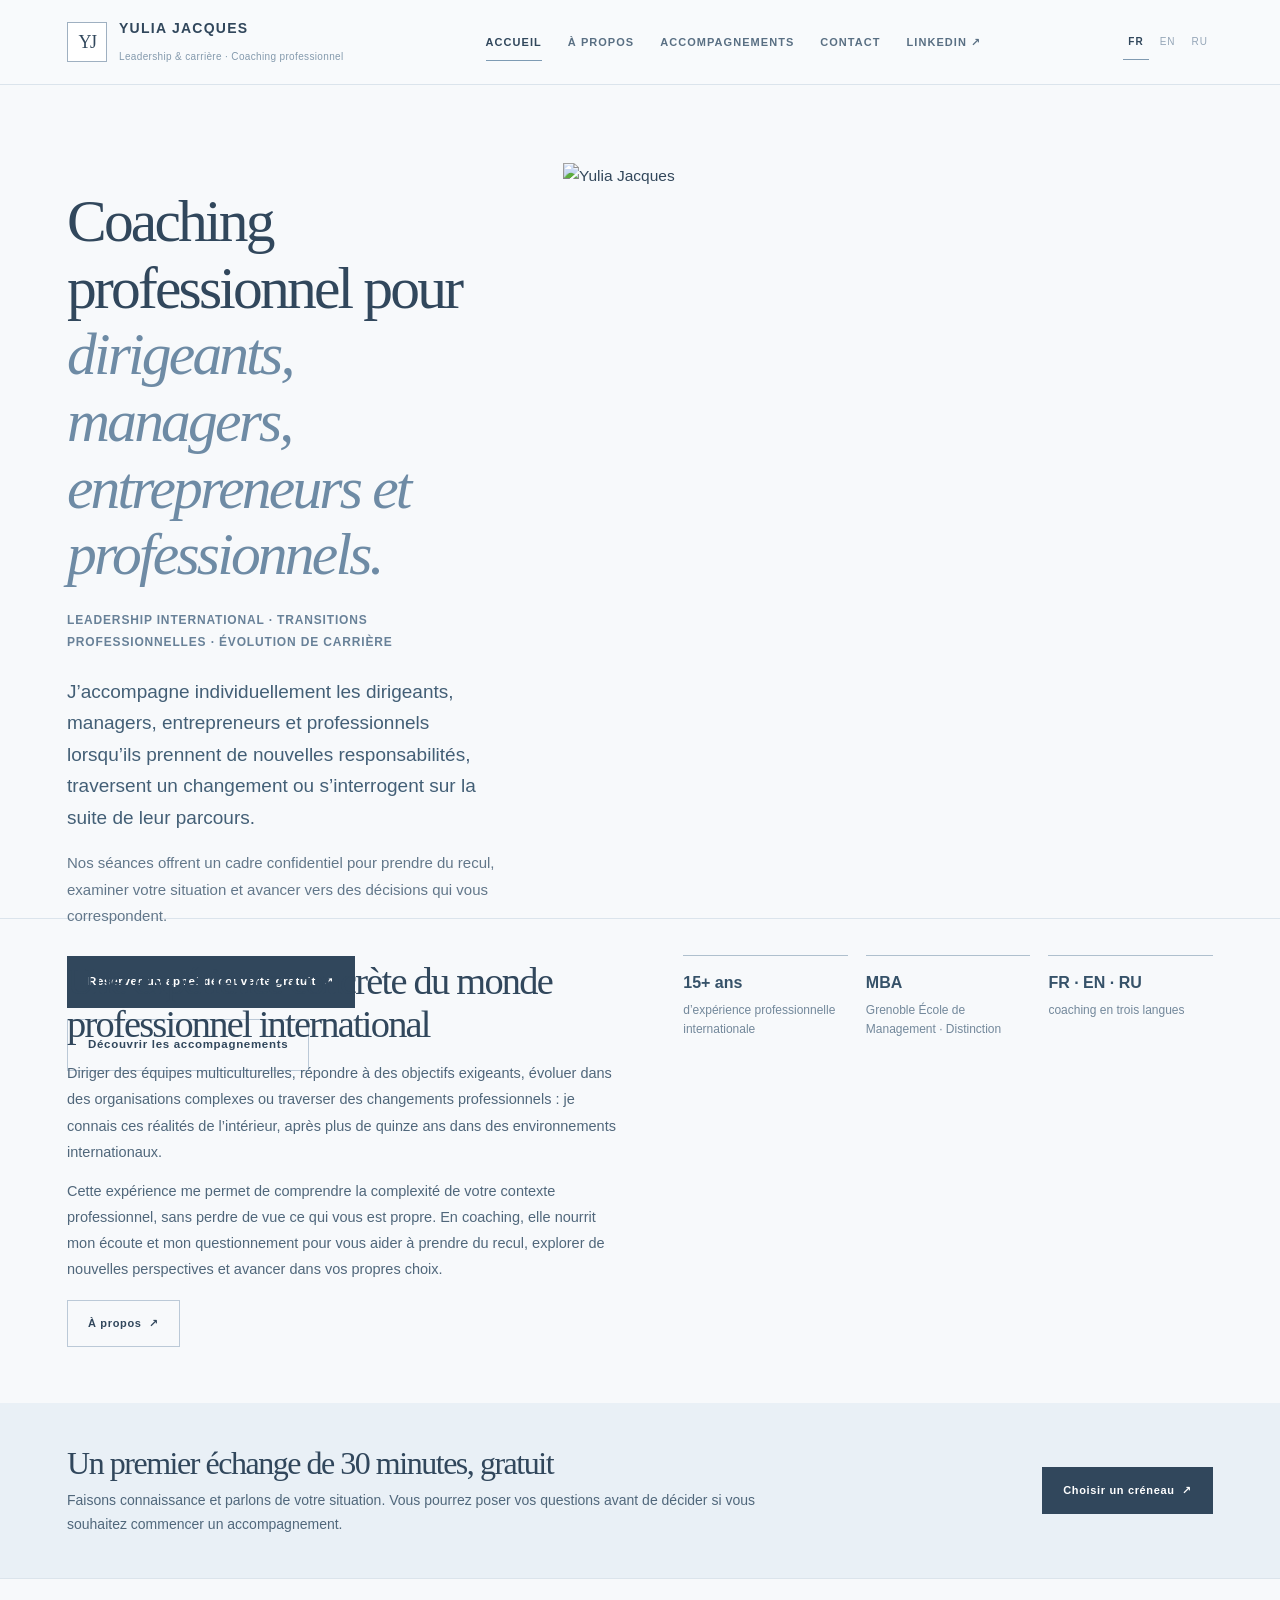
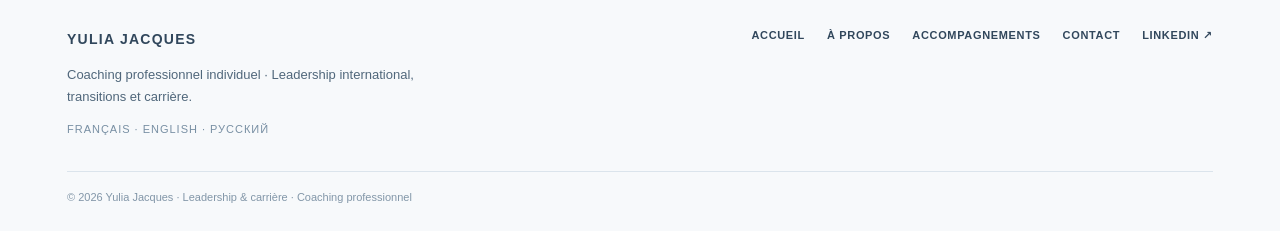
==== commit 8859b6f7: "Add files via upload" ====
--- a/index.html
+++ b/index.html
@@ -1,1006 +1,16 @@
 <!doctype html>
 <html lang="fr">
 <head>
-<meta charset="utf-8"><meta name="viewport" content="width=device-width,initial-scale=1">
-<title>Yulia Jacques | International Leadership & Career Coaching</title>
-<meta name="theme-color" content="#F4F6F8">
-<meta name="description" content="Coaching en leadership interculturel, transitions professionnelles et orientation de carrière pour les professionnels internationaux.">
-<style>
-/* SOFT SUMMER — cool, muted and airy blues, softened contrast */
-:root{--bg:#F4F6F8;--paper:#FCFDFE;--ink:#364B60;--ink2:#586E83;--accent:#819DB7;--taupe:#BBC9D7;--line:#DDE5EC;--soft:#EAF0F5;--serif:Georgia,'Times New Roman',serif;--sans:Inter,'Avenir Next',Avenir,'Segoe UI',Arial,sans}
-*{box-sizing:border-box}html{scroll-behavior:smooth}body{margin:0;background:var(--bg);color:var(--ink);font-family:var(--sans);font-size:15px;line-height:1.65;-webkit-font-smoothing:antialiased}a{color:inherit;text-decoration:none}button{font:inherit}button:focus-visible,a:focus-visible{outline:2px solid #788FA9;outline-offset:4px}::selection{background:#D1DFEA}
-.wrap{max-width:1220px;margin:auto;padding:0 52px}.eyebrow{font-size:10.5px;letter-spacing:.21em;text-transform:uppercase;font-weight:700;color:#748EA5}h1,h2,h3,p{margin-top:0}h1,h2,h3{font-weight:400}h1,h2{font-family:var(--serif);letter-spacing:-.046em}h1{font-size:clamp(52px,5.9vw,94px);line-height:1.07;margin-bottom:27px}h2{font-size:clamp(36px,4.1vw,58px);line-height:1.13;margin-bottom:20px}h3{font-family:var(--serif);font-size:27px;line-height:1.18;letter-spacing:-.025em}p{color:var(--ink2)}.lead{font-size:18px;line-height:1.65;color:#546A7F;max-width:620px}.muted{color:#71899D}.serif{font-family:var(--serif)}
-header{position:sticky;top:0;z-index:10;background:rgba(244,246,248,.96);backdrop-filter:blur(14px);border-bottom:1px solid var(--line)}.head{height:82px;display:flex;align-items:center;justify-content:space-between;gap:28px}.brand{display:flex;align-items:center;gap:12px;min-width:200px}.monogram{width:39px;height:39px;border:1px solid #9FB0C1;display:grid;place-items:center;font-family:var(--serif);font-size:18px;letter-spacing:-.08em}.brand-text{font-size:13px;font-weight:650;letter-spacing:.06em;white-space:nowrap}.brand-sub{font-size:9px;letter-spacing:.09em;color:#849AAD;text-transform:uppercase}.main-nav{display:flex;align-items:center;gap:32px}.main-nav a{font-size:10px;letter-spacing:.14em;font-weight:700;text-transform:uppercase;color:#596F83;transition:.2s}.main-nav a:hover,.main-nav a.active{color:#405F7D}.langs{display:flex;gap:6px;align-items:center}.langs button{border:0;background:transparent;color:#94A5B7;cursor:pointer;font-size:10px;letter-spacing:.1em;padding:9px 5px}.langs button.active{color:var(--ink);font-weight:800;border-bottom:1px solid #809AB1}.menu{display:none;border:0;background:transparent;font-size:24px;color:var(--ink)}
-.section{padding:115px 0;border-bottom:1px solid var(--line);scroll-margin-top:82px}.hero{padding:86px 0 104px}.hero-layout{display:grid;grid-template-columns:1.17fr .83fr;gap:7%;align-items:center}.hero h1{max-width:700px}.hero-copy{max-width:605px;margin-bottom:31px}.actions{display:flex;gap:12px;align-items:center;flex-wrap:wrap}.btn{display:inline-flex;align-items:center;justify-content:center;min-height:47px;padding:13px 20px;font-size:11px;font-weight:700;letter-spacing:.06em;cursor:pointer;border:1px solid var(--ink);transition:.2s;background:var(--ink);color:#fff}.btn:hover{background:#526E86}.btn-secondary{background:transparent;color:var(--ink);border-color:#BBC9D7}.btn-secondary:hover{background:var(--soft)}.hero-art{min-height:560px;background:#DCE6EF;position:relative;overflow:hidden;display:flex;align-items:center;justify-content:center}.circle-large{position:absolute;top:-130px;right:-130px;width:580px;height:580px;border:1px solid rgba(255,255,255,.6);border-radius:50%}.circle-small{position:absolute;bottom:-45px;left:-90px;width:400px;height:400px;border:1px solid rgba(54,75,96,.13);border-radius:50%}.vertical-line{position:absolute;top:15%;bottom:12%;left:56%;width:1px;background:#B8C9D8;transform:rotate(25deg)}.art-quote{position:relative;z-index:1;width:74%;font-size:clamp(30px,3.2vw,46px);line-height:1.23;letter-spacing:-.04em;font-family:var(--serif);font-style:italic;color:#526E88}.art-sign{position:absolute;bottom:38px;left:12%;font-size:10px;letter-spacing:.2em;color:#758EA5}.thin-rule{height:1px;background:var(--line);margin:40px 0}.micro{display:flex;flex-wrap:wrap;gap:16px 24px;margin-top:38px}.micro span{font-size:11px;color:#788EA2;letter-spacing:.08em;text-transform:uppercase}.micro span:before{content:'•';color:#98B1C8;margin-right:10px}
-.section-head{display:flex;justify-content:space-between;align-items:end;gap:35px;margin-bottom:42px}.section-head p{max-width:410px;margin:0}.pill{font-size:10px;letter-spacing:.12em;text-transform:uppercase;border:1px solid #BDC9D7;padding:8px 12px;width:max-content;color:#5C7892}.three{display:grid;grid-template-columns:repeat(3,1fr);gap:17px}.offercard{background:var(--paper);border:1px solid #E1E7ED;padding:30px;min-height:305px;display:flex;flex-direction:column;gap:11px;transition:transform .2s,border-color .2s}.offercard:hover{transform:translateY(-3px);border-color:#A8BAC9}.offercard .num{font-family:var(--serif);font-size:28px;color:#95ADC3}.offercard h3{margin:5px 0 0}.offercard p{font-size:13.5px;line-height:1.75;margin:0}.offercard .bottom{margin-top:auto;border-top:1px solid var(--line);padding-top:15px;font-size:11px;letter-spacing:.06em;color:#55718C;font-weight:700}.statement{background:#EAF0F5;padding:71px 65px;margin-top:100px;display:grid;grid-template-columns:1fr 1fr;gap:65px;align-items:center}.statement .quote{font:italic 36px/1.3 var(--serif);color:#415F78}.statement p{font-size:15px;line-height:1.8}
-.about-grid{display:grid;grid-template-columns:.95fr 1.05fr;gap:9%;align-items:start}.portrait{background:#DDE7EF;min-height:540px;position:relative;overflow:hidden;padding:48px;display:flex;flex-direction:column;justify-content:flex-end}.portrait:before{content:'';position:absolute;top:-15%;left:26%;height:105%;width:1px;background:#A8BAC9;transform:rotate(-17deg)}.portrait:after{content:'';position:absolute;right:-38%;top:12%;width:600px;height:600px;border-radius:50%;border:1px solid #C6D4E0}.portrait-text{position:relative;z-index:1;font:italic 40px/1.2 var(--serif);letter-spacing:-.04em;color:#4C6A83}.portrait-label{position:relative;z-index:1;margin-top:28px;text-transform:uppercase;font-size:10px;letter-spacing:.17em;color:#71899D}.prose p{margin-bottom:18px}.prose h3{font-size:27px;margin:33px 0 17px}.career-notes{display:grid;grid-template-columns:repeat(3,1fr);gap:16px;margin-top:52px}.career-note{border-top:1px solid #B5C6D5;padding-top:16px}.career-note strong{display:block;font-size:12px;margin-bottom:5px}.career-note p{font-size:12px;line-height:1.7}
-.offer-block{display:grid;grid-template-columns:.68fr 1.32fr;gap:55px;padding:36px 0;border-top:1px solid var(--line)}.offer-block:last-of-type{border-bottom:1px solid var(--line)}.offer-block .num{font:28px var(--serif);color:#95ADC3}.offer-block h3{font-size:36px;margin:10px 0}.offer-description{font-size:17px;color:#536C82}.offer-why{margin-top:15px}.offer-block h4{font-size:11px;text-transform:uppercase;letter-spacing:.16em;margin:28px 0 10px;color:#66839B}.tags{display:flex;flex-wrap:wrap;gap:8px}.tag{padding:7px 11px;background:#EAF0F5;border:1px solid #DCE7EF;font-size:11px;color:#5B7790}.situations{margin:0;padding-left:20px;color:#566E82;line-height:1.9;font-size:14px}.process{margin-top:80px;background:var(--paper);padding:43px;display:grid;grid-template-columns:repeat(3,1fr);gap:28px}.step{border-top:1px solid #B5C6D5;padding-top:16px}.step .step-num{font:25px var(--serif);color:#869FB7}.step h4{font-size:15px;margin:18px 0 8px}.step p{font-size:13px}
-.cta{text-align:center;padding:90px 50px;background:#DDE7F0}.cta h2{max-width:740px;margin:0 auto 20px}.cta p{max-width:550px;margin:0 auto 28px}.notice{font-size:12px;color:#728A9F;margin-top:19px}footer{padding:43px 0 45px}.foot{display:flex;justify-content:space-between;gap:25px;align-items:end}.foot p{font-size:12px;max-width:380px}.foot-links{display:flex;gap:22px;font-size:11px;text-transform:uppercase;letter-spacing:.09em}.note{margin-top:25px;border-top:1px solid var(--line);padding-top:12px;color:#8094A8;font-size:10px}
-@media(max-width:900px){.wrap{padding:0 28px}.head{height:71px}.main-nav{gap:15px}.brand{min-width:auto}.hero-layout{grid-template-columns:1fr}.hero-art{min-height:300px}.circle-large{right:0}.art-quote{font-size:38px}.section{padding:78px 0;scroll-margin-top:71px}.section-head{display:block}.section-head p{margin-top:14px}.three{grid-template-columns:1fr 1fr}.three .offercard:last-child .article:last-child{grid-column:1/-1}.about-grid{gap:35px}.portrait{min-height:420px}.statement{padding:40px;gap:35px}}
-@media(max-width:650px){.wrap{padding:0 21px}.head{height:66px;gap:10px}.brand-text{font-size:11px}.brand-sub{font-size:8px}.monogram{width:31px;height:31px}.menu{display:block}.main-nav{position:absolute;top:66px;left:0;right:0;background:var(--bg);padding:20px;display:none;flex-direction:column;align-items:start;gap:22px;border-bottom:1px solid var(--line)}.main-nav.open{display:flex}.langs{margin-left:auto}h1{font-size:clamp(48px,13vw,67px)}h2{font-size:40px}.hero{padding:55px 0 66px}.hero-art{min-height:300px}.art-quote{font-size:32px}.section{padding:68px 0;scroll-margin-top:66px}.three,.about-grid,.career-notes,.process,.statement,.offer-block{grid-template-columns:1fr}.three .offercard:last-child .article:last-child{grid-column:auto}.offercard{min-height:245px}.portrait{min-height:260px}.statement{margin-top:60px;padding:35px 25px;gap:20px}.statement .quote{font-size:32px}.career-notes{gap:10px}.offer-block{gap:7px}.offer-block h3{font-size:29px}.process{padding:30px;gap:14px}.foot{display:block}.foot-links{margin-top:30px}.cta{padding:75px 15px}.modal{padding:37px 24px}.formgrid{grid-template-columns:1fr}.about-grid,.hero-layout,.offer-block,.section-head,.statement{min-width:0}.about-grid{grid-template-columns:minmax(0,1fr)}.about-grid>*,.prose,.portrait{min-width:0}.pill{overflow-wrap:anywhere;word-break:normal}.about-grid h2{overflow-wrap:break-word}}
-
-/* Contact: quiet editorial layout, inspired by the first-conversation call to action */
-.contact-section{background:var(--bg);padding-top:115px}.contact-header{display:grid;grid-template-columns:1fr .78fr;align-items:end;gap:9%;margin-bottom:60px}.contact-header h2{max-width:660px}.contact-header .lead{font-size:17px;margin-bottom:6px}.contact-columns{display:grid;grid-template-columns:.82fr 1.18fr;gap:0;border:1px solid var(--line);background:var(--paper)}.contact-aside{background:var(--soft);padding:53px 49px 45px;display:flex;flex-direction:column}.contact-aside h3{margin:29px 0 18px;font-size:clamp(31px,3.2vw,43px);line-height:1.17;max-width:350px}.contact-aside>p{max-width:380px;font-size:14px;line-height:1.8}.contact-divider{height:1px;background:#C8D5E0;margin:33px 0}.contact-steps{display:grid;gap:21px}.contact-steps>div{display:flex;align-items:baseline;gap:15px;font-size:13px;line-height:1.55;color:var(--ink2)}.contact-steps span{font:italic 21px var(--serif);color:#819DB7}.contact-languages{display:flex;flex-direction:column;gap:10px;margin-top:auto;padding-top:55px}.contact-languages strong{font-weight:500;font-size:13px;letter-spacing:.05em}.contact-panel{padding:52px 57px 44px}.contact-panel h3{font-size:40px;margin:15px 0 10px}.contact-panel>p{font-size:14px}.contact-form{margin-top:29px;display:grid;gap:21px}.contact-form-row{display:grid;grid-template-columns:1fr 1fr;gap:17px}.contact-form label{display:flex;flex-direction:column;gap:8px;font-weight:600;letter-spacing:.035em;color:var(--ink);font-size:11px}.contact-form input,.contact-form select,.contact-form textarea{display:block;width:100%;min-width:0;background:#FAFCFD;color:var(--ink);padding:12px 14px;border:1px solid #CAD6E0;border-radius:0;outline:none;font:400 13px/1.5 var(--sans);transition:border-color .2s,box-shadow .2s}.contact-form input:focus,.contact-form select:focus,.contact-form textarea:focus{border-color:#617F9A;box-shadow:0 0 0 2px rgba(129,157,183,.18)}.contact-form textarea{resize:vertical;min-height:132px}.contact-form input::placeholder,.contact-form textarea::placeholder{color:#91A2B2}.contact-form-bottom{display:flex;align-items:center;justify-content:space-between;gap:18px}.contact-form-bottom span{font-size:11px;color:#71869A}.form-status{font-size:12px;margin:0;color:#52718D}.contact-privacy{font-size:11px!important;line-height:1.7;color:#7B8FA2;margin:0}.contact-fallback{width:100%;height:115px;font-size:12px}
-@media(max-width:900px){.contact-header{gap:35px}.contact-aside{padding:36px 30px}.contact-panel{padding:38px 32px}.contact-form-row{grid-template-columns:1fr}}
-@media(max-width:650px){.contact-section{padding-top:72px}.contact-header,.contact-columns{grid-template-columns:1fr}.contact-header{gap:4px;margin-bottom:33px}.contact-aside{padding:34px 26px}.contact-aside h3{font-size:33px}.contact-languages{padding-top:38px}.contact-panel{padding:34px 24px}.contact-panel h3{font-size:33px}.contact-form-bottom{align-items:start;flex-direction:column}.contact-form-row{grid-template-columns:1fr}}
-.situations-prose,.contact-process{font-size:14px;line-height:1.85;color:var(--ink2);margin:0 0 12px}
-
-/* ABOUT — professional journey and credentials */
-.about-section{background:var(--bg)}.about-intro-grid{display:grid;grid-template-columns:1.1fr .9fr;gap:8%;align-items:stretch}.about-main-title{max-width:690px;margin-top:18px}.about-intro-grid .lead{margin:14px 0 24px}.about-prose{max-width:590px}.about-prose p{font-size:14px;line-height:1.88;margin-bottom:16px}.about-visual{background:linear-gradient(145deg,var(--soft),#CEDCE8);position:relative;overflow:hidden;min-height:510px;padding:35px;display:flex;flex-direction:column;justify-content:center}.about-visual:before{content:'';position:absolute;width:490px;height:490px;border:1px solid rgba(255,255,255,.7);border-radius:50%;left:-150px;top:-190px}.about-visual:after{content:'';position:absolute;width:420px;height:420px;border:1px solid rgba(79,104,128,.21);border-radius:50%;right:-180px;bottom:-210px}.about-visual-line{position:absolute;width:1px;height:95%;background:rgba(79,104,128,.17);top:-20%;transform:rotate(29deg)}.about-visual-line.one{left:28%}.about-visual-line.two{left:47%;top:23%}.about-visual-text{font:italic clamp(48px,5vw,78px)/1.12 var(--serif);letter-spacing:-.05em;color:var(--ink);position:relative;z-index:2;text-align:center}.about-visual-bottom{display:flex;justify-content:space-between;gap:20px;align-items:flex-end;position:absolute;bottom:24px;left:30px;right:30px;z-index:3}.about-visual-bottom span:first-child{font-size:12px;max-width:190px;line-height:1.55;color:var(--ink2)}.about-visual-bottom span:last-child{font-size:9px;letter-spacing:.1em;max-width:145px;text-align:right;color:var(--ink2);text-transform:uppercase}.career-panel{padding-top:105px}.career-intro{max-width:690px;margin:22px 0 42px;color:var(--ink2);font-size:15px;line-height:1.8}.career-heading{display:grid;grid-template-columns:1fr .72fr;align-items:end;gap:10%;margin:19px 0 31px}.career-heading h3{font-size:clamp(31px,3.6vw,47px);line-height:1.15;margin:0}.career-heading p{line-height:1.8;margin:0}.employer-strip{display:grid;grid-template-columns:repeat(5,minmax(0,1fr));align-items:center;gap:8px;margin-bottom:49px}.employer-strip>span{min-height:83px;display:flex;align-items:center;justify-content:center;text-align:center;gap:4px;padding:15px 5px;border:1px solid var(--line);background:rgba(255,255,255,.64);font-size:17px;font-weight:700;color:var(--ink);letter-spacing:-.03em}.employer-strip small{display:inline-block;font-size:9px;font-weight:500;letter-spacing:.025em;line-height:1.1}.employer-strip .brand-ef{font-size:32px;font-weight:800;letter-spacing:-.07em}.employer-strip .brand-ef small{max-width:59px;text-align:left;font-size:11px;letter-spacing:-.04em}.employer-strip .brand-study{font:600 18px var(--serif)}.employer-strip .brand-swiss{font:500 17px var(--serif);flex-direction:column;gap:0}.employer-strip .brand-swiss small{font:600 8px var(--sans);letter-spacing:.16em}.employer-strip .brand-sommet{font:italic 23px var(--serif);flex-direction:column;gap:0}.employer-strip .brand-sommet small{font:500 9px var(--sans);letter-spacing:.15em}.employer-strip .brand-galileo{font:800 16px var(--sans);letter-spacing:.085em;flex-direction:column;gap:1px}.employer-strip .brand-galileo small{font-size:8px;letter-spacing:.16em}.career-timeline{border-top:1px solid #BFCBD6}.career-milestone{display:grid;grid-template-columns:140px 34px 1fr;gap:22px;min-height:137px;position:relative;border-bottom:1px solid var(--line);padding:26px 0}.career-year{font:italic 24px/1.45 var(--serif);color:#7691A9;white-space:nowrap}.career-marker{position:relative;display:flex;justify-content:center;padding-top:10px}.career-marker:after{content:'';height:calc(100% + 45px);position:absolute;top:23px;width:1px;background:#C9D5DF}.career-milestone:last-child .career-marker:after{display:none}.career-marker span{width:9px;height:9px;border-radius:50%;border:2px solid #8CA6BD;background:var(--bg);position:relative;z-index:1}.career-entry-top{display:flex;justify-content:space-between;align-items:baseline;gap:20px}.career-entry h4{font:500 25px/1.2 var(--serif);margin:0;color:var(--ink)}.career-role{font-size:11px;color:#6F879D;text-align:right;max-width:270px}.career-entry p{margin:11px 0 0;line-height:1.75;max-width:710px;font-size:13.5px}.life-panel{display:grid;grid-template-columns:.72fr 1.28fr;background:var(--soft);margin-top:95px}.life-panel-side{padding:49px;background:linear-gradient(140deg,#CBDCE8,var(--soft));position:relative;overflow:hidden}.life-panel-side:after{content:'';width:330px;height:330px;border:1px solid rgba(255,255,255,.8);border-radius:50%;position:absolute;left:-140px;bottom:-110px}.life-panel-year{font:italic 112px/.95 var(--serif);letter-spacing:-.075em;margin:85px 0 65px;color:#6F8DA7}.life-panel-map{font-size:10px;letter-spacing:.17em;color:#5D7890}.life-panel-map span{margin:0 12px}.life-panel-main{padding:54px 63px 55px}.life-panel-main h3{font-size:clamp(29px,3vw,42px);margin:0 0 24px}.life-panel-main p{font-size:14px;line-height:1.88;margin-bottom:17px}.coaching-bridge{display:grid;grid-template-columns:.85fr 1.15fr;gap:12%;padding:92px 0 75px;border-bottom:1px solid var(--line)}.coaching-bridge h3{font-size:40px;margin:22px 0}.coaching-bridge p{font-size:15px;line-height:1.9;margin:0 0 22px}.about-langs{font-size:10px;letter-spacing:.13em;text-transform:uppercase;color:#6A849C}.credentials-panel{padding-top:95px}.credentials-title{font:400 clamp(42px,5vw,65px) var(--serif);letter-spacing:-.045em;margin:15px 0 40px}.credentials-grids{display:grid;grid-template-columns:1fr 1fr;gap:8%}.credentials-grids>div>h4{font-size:11px;color:#7991A7;letter-spacing:.16em;text-transform:uppercase;margin:0 0 20px;font-weight:700}.credential{border-top:1px solid var(--line);padding:21px 0 23px;display:grid;grid-template-columns:32px 1fr;gap:12px}.credential-number{font:italic 21px var(--serif);color:#92A9BF}.credential strong{font-size:14px;font-weight:650;line-height:1.4;display:block}.credential-detail{font-size:12px;color:var(--ink2);margin-top:7px}.credential-org{font-size:12px;color:#7590A7;margin-top:7px}.credentials-note{margin-top:31px;max-width:730px;font-size:11px;line-height:1.7;color:#6B8296}.about-cta{margin-top:34px}
-@media(max-width:900px){.about-intro-grid{gap:5%}.about-visual{min-height:440px}.career-entry-top{display:block}.career-role{text-align:left;margin-top:6px}.life-panel-main{padding:40px}.life-panel-side{padding:36px}.life-panel-year{font-size:86px}}
-@media(max-width:650px){.about-intro-grid,.career-heading,.life-panel,.coaching-bridge,.credentials-grids{grid-template-columns:1fr}.about-main-title{font-size:39px}.about-visual{min-height:280px;margin-top:20px}.about-visual-text{font-size:54px}.about-visual-bottom{left:23px;right:23px}.career-panel{padding-top:75px}.career-heading{gap:15px}.career-heading h3{font-size:34px}.employer-strip{grid-template-columns:repeat(2,1fr);gap:7px;margin-bottom:28px}.employer-strip>span:last-child{grid-column:1/-1}.employer-strip>span{min-height:71px}.career-milestone{grid-template-columns:82px 12px 1fr;gap:8px;padding:20px 0;min-height:150px}.career-year{font-size:16px}.career-entry h4{font-size:21px}.career-entry p{font-size:12px}.career-role{font-size:11px}.life-panel{margin-top:67px}.life-panel-side{padding:26px 27px;min-height:170px}.life-panel-year{font-size:72px;margin:15px 0 5px}.life-panel-main{padding:31px 27px}.life-panel-main h3{font-size:30px}.coaching-bridge{padding:70px 0 59px;gap:5px}.coaching-bridge h3{font-size:35px}.credentials-panel{padding-top:69px}.credentials-title{font-size:51px;margin-bottom:25px}.credentials-grids{gap:34px}.credentials-note{font-size:11px}}
-
-/* Home: editorial heading and a more approachable, personal tone. */
-.hero h1{font-size:clamp(49px,5.05vw,79px);line-height:1.1;max-width:720px}
-@media(max-width:650px){.hero h1{font-size:clamp(43px,10vw,57px)}}
-/* Booking: direct 30-minute discovery call, embedded calendar ready for connection. */
-.booking-card{display:grid;grid-template-columns:.78fr 1.22fr;border:1px solid var(--line);background:var(--paper);margin:0 0 43px;scroll-margin-top:110px}
-.booking-intro{padding:50px 45px;background:var(--soft);display:flex;flex-direction:column;align-items:flex-start}
-.booking-intro h3{font-size:clamp(33px,3.35vw,46px);line-height:1.15;margin:21px 0 17px}
-.booking-intro p{font-size:14px;line-height:1.82;max-width:365px}
-.booking-details{width:100%;border-top:1px solid var(--line);padding-top:21px;margin-top:26px;margin-bottom:23px;display:grid;gap:14px}
-.booking-detail{display:flex;align-items:center;gap:11px;color:var(--ink);font-size:12px}
-.booking-icon{display:inline-flex;width:28px;height:28px;border:1px solid var(--line);align-items:center;justify-content:center;font-size:15px}
-.booking-action{margin-top:5px}
-.booking-action[hidden]{display:none}
-.booking-frame{min-width:0;min-height:485px;background:var(--paper);display:flex;align-items:stretch;justify-content:stretch}
-.booking-frame iframe{width:100%;height:690px;border:0;display:block;background:#fff}
-.booking-setup{width:100%;padding:60px 55px;display:flex;flex-direction:column;align-items:center;justify-content:center;text-align:center;gap:14px}
-.booking-setup-icon{width:64px;height:64px;border:1px solid #BACAD9;display:grid;place-items:center;color:var(--accent);font-size:29px;font-family:var(--serif);margin-bottom:2px}
-.booking-setup h4{font:normal 27px/1.2 var(--serif);margin:0}
-.booking-setup p{max-width:350px;font-size:13px;line-height:1.75;margin:0}
-.booking-setup small{max-width:365px;color:var(--ink2);font-size:11px;line-height:1.6}
-.booking-widget{width:100%;min-width:320px;min-height:690px}
-@media(max-width:900px){.booking-intro{padding:36px 29px}.booking-frame{min-height:400px}.booking-setup{padding:40px 30px}}
-@media(max-width:650px){.booking-card{grid-template-columns:minmax(0,1fr)}.booking-intro{padding:32px 26px}.booking-intro h3{font-size:34px}.booking-frame{min-height:310px}.booking-frame iframe{height:690px}.booking-setup{min-height:310px;padding:34px 26px}}
-
-/* Fees & formats: two clear offers, responsive and consistent with the editorial design. */
-.pricing-section{background:var(--soft)}
-.pricing-header{display:grid;grid-template-columns:1.05fr .95fr;gap:8%;align-items:end;margin-bottom:44px}
-.pricing-header p{max-width:440px;margin:0 0 8px;line-height:1.85}
-.pricing-grid{display:grid;grid-template-columns:1fr 1fr;gap:18px}
-.pricing-card{border:1px solid var(--line);background:var(--paper);padding:38px 39px 36px;display:flex;flex-direction:column;min-height:465px}
-.pricing-card--programme{background:var(--bg);border-color:#AEBFCC}
-.pricing-card-top{display:flex;align-items:start;justify-content:space-between;gap:15px;margin-bottom:28px}
-.pricing-number{font-size:10px;font-weight:750;letter-spacing:.15em;text-transform:uppercase;color:var(--ink2)}
-.pricing-price{font-size:11px;font-weight:750;letter-spacing:.07em;text-transform:uppercase;color:var(--ink);border:1px solid #B8C7D2;padding:8px 11px;text-align:center;max-width:225px}
-.pricing-price--filled{background:var(--ink);color:var(--paper);border-color:var(--ink)}
-.pricing-card h3{font-size:33px;margin:0 0 12px}
-.pricing-duration{display:flex;gap:10px;align-items:baseline;margin:8px 0 18px}
-.pricing-duration strong{font:normal 38px/1.1 var(--serif);letter-spacing:-.055em;color:var(--ink)}
-.pricing-duration span{font-size:12px;color:var(--ink2)}
-.pricing-description{font-size:14px;line-height:1.84;max-width:460px;margin:0 0 27px}
-.pricing-inclusions{list-style:none;margin:0 0 28px;padding:0;display:grid;gap:10px}
-.pricing-inclusions li{padding-left:20px;position:relative;color:var(--ink2);font-size:13px;line-height:1.65}
-.pricing-inclusions li:before{content:'↗';position:absolute;left:0;color:var(--accent);font-weight:700}
-.pricing-card-bottom{margin-top:auto;padding-top:20px;border-top:1px solid var(--line)}
-.pricing-card-bottom .btn{max-width:100%;text-align:center}
-.pricing-footer{font-size:12px;margin:21px 0 0;line-height:1.7;max-width:720px;color:var(--ink2)}
-@media(max-width:900px){.pricing-header{grid-template-columns:1fr;gap:10px}.pricing-card{padding:28px 26px;min-height:435px}}
-@media(max-width:650px){.pricing-grid{grid-template-columns:1fr}.pricing-card{min-height:0;padding:30px 26px}.pricing-card h3{font-size:29px}.pricing-duration strong{font-size:34px}.pricing-card-top{gap:8px}.pricing-price{font-size:10px}}
-
-/* Revised HOME: one clear proposition, then context, experience and coaching offer. */
-.hero-layout{grid-template-columns:1.20fr .80fr;gap:6%;align-items:center}
-.hero h1{font-size:clamp(42px,4.4vw,68px);line-height:1.12;max-width:660px;margin-bottom:29px}
-.hero h1 em{font-weight:400;color:var(--ink2)}
-.hero-narrative{max-width:615px;margin-bottom:28px}
-.hero-narrative p{margin:0 0 18px;line-height:1.79;font-size:14.5px;color:var(--ink2)}
-.hero-narrative .hero-opening{font-size:16.5px;line-height:1.74;color:var(--ink)}
-.hero-narrative .hero-experience{border-left:2px solid var(--accent);padding-left:17px}
-.hero-narrative .hero-service{color:var(--ink);font-weight:520;margin-bottom:0}
-.hero .micro{margin-top:29px}
-@media(max-width:900px){.hero-layout{grid-template-columns:1fr;gap:42px}.hero-narrative{max-width:680px}.hero-art{min-height:280px}}
-@media(max-width:650px){.hero h1{font-size:clamp(40px,10.7vw,53px);line-height:1.11;margin-bottom:23px}.hero-narrative p{font-size:14px;line-height:1.75;margin-bottom:16px}.hero-narrative .hero-opening{font-size:15.5px}.hero-narrative .hero-experience{padding-left:13px}.hero-layout{gap:35px}.hero .micro{margin-top:24px}}
-</style>
+<meta charset="utf-8"><meta name="viewport" content="width=device-width, initial-scale=1">
+<title>Yulia Jacques | Coaching professionnel</title>
+<meta name="description" content="Coaching individuel en leadership, transitions et évolution de carrière.">
+<meta name="theme-color" content="#F7F9FB">
+<link rel="stylesheet" href="styles.css">
+<link rel="icon" href="assets/favicon.svg" type="image/svg+xml">
+<script defer src="site.js"></script>
 </head>
-<body>
-<header><div class="wrap head"><a href="#home" class="brand" aria-label="Yulia Jacques, home"><span class="monogram">YJ</span><span><span class="brand-text">YULIA JACQUES</span><br><span class="brand-sub">International Career & Leadership Coaching</span></span></a><nav id="nav" class="main-nav"><a href="#home" data-nav="home">HOME</a><a href="#about" data-nav="about">ABOUT</a><a href="#offers" data-nav="offers">OFFERS</a><a href="#contact" data-nav="contact">CONTACT</a></nav><div class="langs"><button data-lang="fr" class="active" aria-label="Français">FR</button><button data-lang="en" aria-label="English">EN</button><button data-lang="ru" aria-label="Русский">RU</button></div><button id="menu" class="menu" aria-label="Open menu">☰</button></div></header>
-<main id="app"></main><footer><div class="wrap"><div class="foot"><div><div class="brand-text">YULIA JACQUES</div><p id="footerSub"></p></div><div class="foot-links"><a href="#home">Home</a><a href="#about">About</a><a href="#offers">Offers</a><a href="#contact">Contact</a></div></div><div class="note" id="footNote"></div></div></footer>
-
-<script>
-const TEXT=
-{
-  "fr": {
-    "meta": "Coaching professionnel dans un contexte international",
-    "hero": "Une carrière ne se résume pas<br><em>à un intitulé de poste.</em>",
-    "heroDesc": "Elle se construit au fil des expériences, des rencontres, des responsabilités et des choix. Lorsqu’on évolue dans un environnement international, les différences culturelles, les changements d’organisation et les nouvelles perspectives professionnelles viennent parfois bousculer nos repères.",
-    "heroExperience": "J’ai passé plus de quinze ans au sein de grands groupes internationaux, dirigé des équipes multiculturelles et construit ma propre carrière entre plusieurs pays. Je connais ces environnements de l’intérieur et les questions qu’ils peuvent soulever.",
-    "heroService": "Aujourd’hui, je propose un coaching individuel aux cadres, managers et professionnels qui souhaitent prendre du recul sur leur leadership, leurs transitions ou la direction à donner à leur carrière.",
-    "cta1": "Découvrir les accompagnements",
-    "cta2": "En savoir plus sur mon parcours",
-    "artQuote": "J’ai construit ma carrière entre plusieurs pays, plusieurs langues et différentes cultures de travail.",
-    "artSign": "LEADERSHIP · CULTURES · PARCOURS PROFESSIONNELS",
-    "langs": "FRANÇAIS · ENGLISH · РУССКИЙ",
-    "micro1": "Installée en France",
-    "micro2": "Expérience professionnelle internationale",
-    "micro3": "Séances en trois langues",
-    "homeKicker": "Domaines d’accompagnement",
-    "homeTitle": "Les sujets que nous pouvons aborder ensemble",
-    "homeIntro": "Je travaille avec des professionnels qui prennent de nouvelles responsabilités, traversent une période de changement ou réfléchissent à la suite de leur carrière. Nos échanges commencent par leur situation et les questions qu’ils se posent.",
-    "homeCardFooter": "En savoir plus",
-    "statementK": "Ce qui guide mon accompagnement",
-    "statementQuote": "Mon installation en France a changé la manière dont je regardais mon expérience professionnelle.",
-    "statementText": "En arrivant dans un nouvel environnement de travail, j’ai dû apprendre d’autres codes et construire un réseau professionnel. Aujourd’hui, ce parcours nourrit ma compréhension des difficultés que l’on peut rencontrer lorsqu’on change de contexte ou de direction.",
-    "aboutK": "À propos",
-    "aboutTitle": "Mon expérience internationale, de l’éducation au coaching",
-    "aboutIntro": "Avant de me former au coaching, j’ai construit ma carrière dans l’éducation et le développement international. J’y ai appris à piloter des activités, à travailler avec des équipes de cultures différentes et à accompagner des personnes à des moments importants de leur parcours.",
-    "aboutPortrait": "Un parcours construit<br>entre plusieurs cultures.",
-    "aboutPortraitTag": "Emplacement réservé à un portrait professionnel",
-    "aboutP1": "J’ai commencé dans l’enseignement, avant de prendre des responsabilités dans le développement de marchés, les partenariats stratégiques et le management au sein de groupes d’éducation présents à l’international. Ces fonctions m’ont conduite à travailler avec des équipes, des partenaires et des familles dans des contextes culturels très variés.",
-    "aboutP2": "Ce parcours m’a donné une connaissance concrète des organisations exigeantes, de leurs objectifs et de leurs contradictions. J’ai dirigé des équipes, négocié des partenariats et développé des projets. J’ai aussi vu combien la qualité des relations, la communication et le sentiment de légitimité comptent dans une trajectoire professionnelle.",
-    "aboutP3": "En 2018, j’ai moi-même changé de cadre de vie et de travail en venant en France pour poursuivre un MBA. Il a fallu comprendre une nouvelle culture professionnelle, construire un réseau et apprendre à présenter une expérience acquise ailleurs. Cette période m’a fait prendre conscience de la place que tiennent la confiance et l’identité professionnelle dans une transition.",
-    "aboutP4": "J’ai également traversé des périodes d’incertitude professionnelle. Je connais la fatigue, les doutes et la difficulté à se projeter lorsque les démarches n’aboutissent pas. Ces expériences comptent dans ma façon d’écouter les personnes que j’accompagne.",
-    "aboutNotes": [
-      [
-        "Plus de vingt ans",
-        "dans l’éducation, le développement des personnes et les activités internationales"
-      ],
-      [
-        "Expérience internationale",
-        "développement commercial, partenariats stratégiques et management multiculturel"
-      ],
-      [
-        "MBA en France",
-        "expérience personnelle d’un changement de pays et de culture professionnelle"
-      ]
-    ],
-    "aboutPhiloTitle": "Ma façon de travailler",
-    "aboutPhilo": "Chaque accompagnement commence par un échange sur votre situation et vos attentes. Nous définissons ensuite un objectif de travail et quelques repères concrets pour suivre votre progression. Au fil des séances, nous prenons le temps d’examiner les situations qui vous préoccupent et les options que vous souhaitez explorer.",
-    "aboutTraining": "Formation au coaching professionnel à l’IFOD, en cours. Séances proposées en français, anglais et russe.",
-    "offersK": "Les accompagnements",
-    "offersTitle": "Trois domaines de coaching",
-    "offersIntro": "Je propose trois domaines de coaching qui correspondent aux questions que rencontrent les professionnels dans leur parcours. Les séances sont adaptées à votre situation et aux objectifs que nous définissons ensemble.",
-    "forWhom": "À qui cela s’adresse",
-    "workOn": "Ce que nous pouvons explorer",
-    "why": "Pourquoi ce sujet est important",
-    "stepsK": "Le déroulement",
-    "stepsTitle": "Comment se déroule un accompagnement",
-    "steps": [
-      [
-        "01",
-        "Un premier échange",
-        "Nous parlons de votre situation, de vos attentes et de ce que vous aimeriez retirer du coaching. C’est aussi l’occasion de vérifier si mon approche vous convient."
-      ],
-      [
-        "02",
-        "Des objectifs définis ensemble",
-        "Nous précisons le sujet de travail et choisissons quelques repères concrets pour observer ce qui évolue au fil des séances."
-      ],
-      [
-        "03",
-        "Des séances et des mises en pratique",
-        "Nous explorons vos façons de voir la situation, vos ressources et les choix possibles. Entre les séances, vous pouvez expérimenter des actions qui ont du sens pour vous."
-      ]
-    ],
-    "offersCta": "Réserver un appel découverte gratuit",
-    "offersNote": "Un premier appel de 30 minutes est gratuit. Le parcours de coaching comprend six séances individuelles de 60 minutes.",
-    "ctaTitle": "Vous aimeriez en discuter ?",
-    "ctaDesc": "Nous pouvons prendre un premier temps d’échange pour voir ce qui vous préoccupe aujourd’hui et si un accompagnement serait adapté.",
-    "contactBtn": "Écrire un message",
-    "contactInfo": "Ce site est une maquette. Le formulaire devra être relié à une adresse de réception avant sa mise en ligne.",
-    "modalContactTitle": "Me contacter",
-    "modalContactP": "Ce formulaire de démonstration permet de préparer un message, mais ne l’envoie pas.",
-    "formName": "Votre nom",
-    "formEmail": "Votre adresse électronique",
-    "formMessage": "Votre demande",
-    "formButton": "Copier le message",
-    "copied": "Votre message a été copié. Vous pourrez l’envoyer lorsque l’adresse professionnelle sera configurée.",
-    "bookingK": "Prendre rendez-vous",
-    "bookingTitle": "Un appel découverte gratuit de 30 minutes",
-    "bookingBody": "Choisissez un créneau pour un premier échange téléphonique gratuit. Nous parlerons de votre situation, de vos attentes et de vos questions sur l’accompagnement.",
-    "bookingDuration": "30 minutes · Gratuit · Par téléphone",
-    "bookingLang": "En français, anglais ou russe",
-    "bookingCta": "Choisir un créneau",
-    "bookingPreviewTitle": "Votre calendrier de réservation",
-    "bookingPreviewText": "Le module est prêt à afficher vos disponibilités et à permettre la réservation d’un appel découverte.",
-    "bookingSetup": "Connexion à finaliser : ajoutez votre lien public Google Agenda ou Calendly dans la configuration du site.",
-    "bookingOpen": "Ouvrir le calendrier de réservation",
-    "bookingHeroCta": "Réserver un appel gratuit",
-    "contactK": "Contact",
-    "contactTitle": "Parlons de votre situation.",
-    "contactLead": "Vous pouvez réserver un appel découverte gratuit de 30 minutes ou m’envoyer un message pour échanger sur votre situation.",
-    "contactAsideK": "Avant de commencer",
-    "contactAsideTitle": "Vous préférez m’écrire ?",
-    "contactAsideBody": "Décrivez brièvement votre situation ou posez-moi votre question. Je pourrai ainsi mieux comprendre ce qui vous amène.",
-    "contactStep1": "Présentez brièvement votre situation.",
-    "contactStep2": "Nous échangeons sur vos attentes.",
-    "contactStep3": "Nous voyons ensemble quelle pourrait être la suite.",
-    "contactLangTitle": "Langues de travail",
-    "contactFormK": "Votre message",
-    "contactFormTitle": "Écrivez-moi",
-    "contactFormIntro": "Présentez votre situation avec vos propres mots. Quelques lignes suffisent pour commencer.",
-    "contactName": "Nom et prénom",
-    "contactEmail": "Adresse électronique",
-    "contactTopic": "Le sujet de votre demande",
-    "contactTopicDefault": "Sélectionner un sujet",
-    "contactTopics": [
-      "Leadership international et interculturel",
-      "Changement professionnel",
-      "Évolution et orientation de carrière",
-      "Autre question"
-    ],
-    "contactMessage": "Votre message",
-    "contactMessagePh": "Vous pouvez m’expliquer ce qui vous amène et ce que vous aimeriez travailler…",
-    "contactSend": "Préparer le message",
-    "contactPrivacy": "Ce site est une maquette : aucune donnée n’est transmise à ce stade. La réception des messages sera activée avant publication.",
-    "contactConfirm": "Le texte de votre demande a été copié. Il pourra être envoyé lorsque l’adresse professionnelle sera configurée.",
-    "contactFallback": "Le message est prêt ci-dessous. Vous pouvez le sélectionner et le copier.",
-    "contactSubject": "Demande de renseignements sur le coaching",
-    "contactRequired": "Tous les champs sont obligatoires.",
-    "contactFormStatus": "Formulaire de démonstration : votre message est préparé, mais il n’est pas envoyé.",
-    "contactSuccess": "Votre application de messagerie va ouvrir un brouillon. Vérifiez son contenu avant de l’envoyer.",
-    "footer": "Coaching professionnel pour les cadres et managers qui évoluent dans un contexte international.",
-    "footNote": "Site de présentation en préparation. Le formulaire n’est pas encore connecté.",
-    "offers": [
-      {
-        "title": "Leadership international et interculturel",
-        "short": "Développer sa manière de diriger, de communiquer et de prendre sa place dans un environnement où se rencontrent plusieurs cultures.",
-        "why": "Dans une équipe internationale, les habitudes de communication et les attentes peuvent varier considérablement. La façon de donner un retour, de prendre une décision ou d’exprimer un désaccord dépend souvent du contexte culturel. Comprendre ces différences permet de mieux collaborer, de construire des relations de confiance et d’affirmer sa place dans l’équipe.",
-        "who": "Cet accompagnement peut être utile à un manager qui dirige une équipe multiculturelle, à un expatrié qui prend ses fonctions dans un nouveau pays, à un collaborateur d’un groupe international ou à un jeune professionnel qui souhaite s’affirmer dans ses premières responsabilités.",
-        "topics": "Nous pouvons notamment aborder votre posture de manager, votre communication avec des interlocuteurs de cultures différentes, la façon dont vous présentez vos résultats et votre capacité à faire entendre votre point de vue."
-      },
-      {
-        "title": "Transitions et changements professionnels",
-        "short": "Traverser une période de changement, qu’elle soit choisie ou imposée, en retrouvant des repères et une capacité à agir.",
-        "why": "Une perte d’emploi, une restructuration ou un changement de pays peuvent remettre en question bien plus qu’un poste. Il faut parfois redéfinir sa place, retrouver confiance ou accepter une période sans réponse immédiate. Les transformations technologiques, notamment celles liées à l’intelligence artificielle, peuvent également amener à reconsidérer son métier et ses perspectives.",
-        "who": "Je m’adresse ici aux professionnels qui traversent un licenciement ou une réorganisation, à ceux qui changent de pays ou d’entreprise, ainsi qu’aux managers qui prennent un nouveau poste ou font face à une évolution importante de leur métier.",
-        "topics": "Le travail peut porter sur votre confiance, votre rapport à l’incertitude, la façon dont vous voyez votre expérience et les décisions que vous souhaitez prendre pour la suite."
-      },
-      {
-        "title": "Évolution et orientation de carrière",
-        "short": "Faire le point sur son parcours et réfléchir à la direction que l’on souhaite lui donner à ce moment de sa vie.",
-        "why": "Les questions sur la suite de sa carrière peuvent apparaître à différents moments. On peut souhaiter prendre davantage de responsabilités, retrouver de l’intérêt dans son travail ou revoir ses priorités après une naissance ou un changement familial. Dans un parcours international, ces décisions impliquent parfois plusieurs pays et plusieurs cultures professionnelles.",
-        "who": "Cet accompagnement s’adresse aux cadres qui envisagent une nouvelle étape, aux professionnels internationaux qui hésitent entre différentes possibilités, ainsi qu’aux jeunes talents qui souhaitent mieux comprendre leurs motivations et leurs priorités.",
-        "topics": "Nous explorons ce qui vous motive aujourd’hui, ce que vous souhaitez préserver ou changer, la manière dont vous définissez la réussite et les options qui méritent d’être examinées."
-      }
-    ],
-    "contactProcess": "Nous pourrons ensuite convenir d’un échange pour parler plus précisément de votre situation et déterminer si le coaching correspond à votre besoin. Ce premier contact ne vous engage à rien.",
-    "portraitNote": "PORTRAIT PROFESSIONNEL À AJOUTER",
-    "portraitCaption": "Un parcours personnel et professionnel entre deux pays.",
-    "careerEyebrow": "Expérience professionnelle",
-    "careerLead": "De l’enseignement des langues à la direction d’activités de recrutement et de développement, j’ai progressivement élargi mon champ de responsabilité. Voici les étapes les plus représentatives de ce parcours.",
-    "journey": [
-      {
-        "dates": "2008–2011",
-        "brand": "EF English First",
-        "role": "Direction académique · Russie",
-        "desc": "J’ai dirigé une équipe de 20 enseignants et développé des programmes de langues sur mesure pour des clients corporate, avec une responsabilité sur la qualité pédagogique."
-      },
-      {
-        "dates": "2012–2016",
-        "brand": "Study Group",
-        "role": "Partenariats et développement régional · Russie et Royaume-Uni",
-        "desc": "J’ai développé les recrutements internationaux pour Bellerbys College et animé un réseau de plus de 400 partenaires à travers la Russie, la CEI et le Royaume-Uni."
-      },
-      {
-        "dates": "2016–2018",
-        "brand": "Swiss Education Group",
-        "role": "Développement de marchés · Russie",
-        "desc": "J’ai représenté cinq écoles hôtelières suisses, créé des partenariats avec des établissements et organismes institutionnels et accompagné des candidats dans leurs choix d’études."
-      },
-      {
-        "dates": "2019–2020",
-        "brand": "Sommet Education",
-        "role": "Développement régional · France et Benelux",
-        "desc": "J’ai développé la représentation de Glion et des Roches dans la région, en construisant des relations avec les écoles et les réseaux éducatifs."
-      },
-      {
-        "dates": "2022–2026",
-        "brand": "Galileo Global Education",
-        "role": "Management, admissions et développement · Paris",
-        "desc": "À l’Atelier de Sèvres puis à Istituto Marangoni Paris, j’ai encadré des équipes, piloté le développement international et contribué à des partenariats avec Cartier, Balmain et la Fondation Azzedine Alaïa. L’activité de recrutement que je pilotais représentait plus de 8 M€ de revenus annuels."
-      }
-    ],
-    "mobilityEyebrow": "Une transition personnelle",
-    "mobilityTitle": "Mon installation en France et la suite de mon parcours",
-    "mobilityP1": "En 2018, j’ai quitté la Russie pour m’installer en France et poursuivre un MBA à Grenoble École de Management. J’avais déjà plusieurs années d’expérience et je découvrais les codes du marché français, tout en construisant un nouveau réseau professionnel.",
-    "mobilityP2": "Cette étape m’a confrontée à des questions que je retrouve aujourd’hui chez les personnes que j’accompagne : comment faire reconnaître son expérience dans un autre contexte, garder confiance pendant une période d’incertitude et décider de la suite lorsque les repères changent. Je connais aussi, personnellement, la difficulté des périodes de perte d’emploi.",
-    "practiceEyebrow": "Aujourd’hui",
-    "practiceTitle": "Ce que j’apporte à mon accompagnement",
-    "practiceP": "Mon expérience du management et du développement international me permet de comprendre les réalités des organisations, leurs exigences et les questions auxquelles les professionnels sont confrontés. Dans mes séances, j’accorde une grande importance à l’écoute, à la qualité du questionnement et à la définition d’objectifs concrets. Nous prenons le temps d’examiner votre situation et d’identifier les pistes que vous souhaitez explorer.",
-    "credentialsK": "Qualifications et formations",
-    "credentialsTitle": "Credentials",
-    "academicK": "Formation académique",
-    "academic": [
-      {
-        "name": "MBA, Master of Business Administration",
-        "detail": "Graduated with Distinction",
-        "org": "Grenoble École de Management · France"
-      },
-      {
-        "name": "Specialist Degree",
-        "detail": "Pedagogy, Linguistics & Intercultural Communication",
-        "org": "Linguistic University of Nizhny Novgorod (LUNN) · Russie"
-      }
-    ],
-    "professionalK": "Coaching et développement professionnel",
-    "professional": [
-      {
-        "name": "Professional Coach",
-        "detail": "Formation en cours · parcours préparant à la certification RNCP 40663",
-        "org": "IFOD · France"
-      },
-      {
-        "name": "Professional Transition & Career Development Methodology",
-        "detail": "Méthodologie d’accompagnement des transitions",
-        "org": "AVARAP"
-      },
-      {
-        "name": "Giving Feedback Across Cultures",
-        "detail": "Communication et feedback interculturels",
-        "org": "APERIAN"
-      }
-    ],
-    "credentialsNote": "La certification de coach professionnel est en cours de préparation ; le numéro RNCP désigne la certification visée, et non un titre déjà obtenu.",
-    "aboutCta": "Découvrir mes accompagnements",
-    "aboutLanguages": "Coaching en français, anglais et russe",
-    "pricingK": "Tarifs & modalités",
-    "pricingTitle": "Un premier échange, puis un accompagnement sur mesure",
-    "pricingLead": "L’appel découverte nous permet de faire connaissance et de parler de votre demande. Si nous décidons de travailler ensemble, je propose un parcours de six séances individuelles.",
-    "pricingFirstK": "01 / Premier échange",
-    "pricingFree": "Gratuit",
-    "pricingFirstTitle": "Appel découverte",
-    "pricingFirstMetric": "30 min",
-    "pricingFirstMeta": "Par téléphone",
-    "pricingFirstBody": "Un temps pour présenter votre situation, poser vos questions et voir si le coaching correspond à vos attentes.",
-    "pricingFirstCta": "Réserver un appel gratuit",
-    "pricingSecondK": "02 / Accompagnement individuel",
-    "pricingPackNoPrice": "Tarif du forfait sur demande",
-    "pricingSecondTitle": "Parcours de coaching",
-    "pricingSecondMetric": "6 × 60 min",
-    "pricingSecondMeta": "Six séances individuelles",
-    "pricingSecondBody": "Chaque séance est personnalisée en fonction de votre situation et des objectifs définis ensemble.",
-    "pricingInclusions": [
-      "Un compte rendu écrit après chaque séance",
-      "Les points clés et la suite de l’accompagnement",
-      "Séances à distance ou en présentiel"
-    ],
-    "pricingSecondCta": "En parler lors de l’appel découverte",
-    "pricingFooter": "Le calendrier de réservation concerne l’appel découverte gratuit. Les modalités du forfait sont convenues avant le début de l’accompagnement.",
-    "pricingNavCta": "Voir les tarifs et modalités"
-  },
-  "en": {
-    "meta": "Professional coaching for international careers",
-    "hero": "A career is more than<br><em>a job title.</em>",
-    "heroDesc": "It takes shape through experiences, the people we meet, responsibilities and choices. In an international environment, cultural differences, organisational change and new career opportunities can sometimes challenge our familiar ways of thinking.",
-    "heroExperience": "I have spent over fifteen years working for major international organisations, led multicultural teams and built my own career across countries. I know these environments first-hand and the questions they can raise.",
-    "heroService": "Today, I offer individual coaching to managers, leaders and professionals who want to reflect on their leadership, navigate professional transitions or consider where to take their career next.",
-    "cta1": "Explore coaching",
-    "cta2": "Read about my background",
-    "artQuote": "My career has taken me across countries, languages and different ways of working.",
-    "artSign": "LEADERSHIP · CULTURES · PROFESSIONAL DEVELOPMENT",
-    "langs": "ENGLISH · FRANÇAIS · РУССКИЙ",
-    "micro1": "Based in France",
-    "micro2": "International business experience",
-    "micro3": "Sessions in three languages",
-    "homeKicker": "Areas of coaching",
-    "homeTitle": "What we can work on together",
-    "homeIntro": "I work with professionals taking on new responsibilities, navigating a career change or considering what they want to do next. We begin by understanding their circumstances and the questions they are dealing with.",
-    "homeCardFooter": "Find out more",
-    "statementK": "The perspective I bring",
-    "statementQuote": "Moving to France changed the way I looked at my own professional experience.",
-    "statementText": "I had to get to know a different professional culture and build a network in a new country. This experience continues to shape the way I understand the challenges people face when their work or circumstances change.",
-    "aboutK": "About",
-    "aboutTitle": "My international career, from education to coaching",
-    "aboutIntro": "Before training as a coach, I built my career in education and international business development. It taught me how to lead teams, grow activities and work with people whose professional and cultural backgrounds are very different.",
-    "aboutPortrait": "A career shaped<br>by different cultures.",
-    "aboutPortraitTag": "Space reserved for a professional portrait",
-    "aboutP1": "I began in teaching before moving into international market development, strategic partnerships and management roles within global education groups. Over the years, I worked with teams, partners, students and families across a wide range of cultural contexts.",
-    "aboutP2": "These roles gave me a practical understanding of demanding organisations, performance expectations and the realities behind the numbers. I managed teams, built partnerships and launched projects. I also saw how much professional progress depends on communication, trust and the ability to make one's contribution understood.",
-    "aboutP3": "In 2018, I made a major move of my own, coming to France to pursue an MBA and build a career in a different professional culture. I had to develop a new network and learn how to explain the value of experience gained elsewhere. That experience changed the way I think about confidence, belonging and professional identity.",
-    "aboutP4": "I have experienced periods of professional uncertainty myself. I know how tiring and discouraging it can be when your efforts do not bring immediate results. These experiences are part of what informs the way I listen to people I coach.",
-    "aboutNotes": [
-      [
-        "Over twenty years",
-        "in education, people development and international activities"
-      ],
-      [
-        "International experience",
-        "business development, strategic partnerships and multicultural management"
-      ],
-      [
-        "MBA in France",
-        "personal experience of relocating and rebuilding a career"
-      ]
-    ],
-    "aboutPhiloTitle": "How I approach coaching",
-    "aboutPhilo": "Each coaching engagement begins with a conversation about your situation and what you hope to achieve. We agree on a focus for our work and identify practical ways to notice progress. During our sessions, we examine the situations on your mind and the choices you want to explore.",
-    "aboutTraining": "Currently training as a professional coach at IFOD. Coaching conversations in English, French and Russian.",
-    "offersK": "Coaching",
-    "offersTitle": "Three areas of coaching",
-    "offersIntro": "I offer coaching in three areas that reflect challenges people face at different stages of their careers. The focus of each engagement depends on your circumstances and the objectives we agree on together.",
-    "forWhom": "Who it is for",
-    "workOn": "What we might explore",
-    "why": "Why it matters",
-    "stepsK": "Working together",
-    "stepsTitle": "How the coaching works",
-    "steps": [
-      [
-        "01",
-        "An initial conversation",
-        "We discuss your situation and expectations and consider whether coaching is the right kind of support for you."
-      ],
-      [
-        "02",
-        "Agreeing on objectives",
-        "We identify the questions you want to work on and decide how you will recognise progress over time."
-      ],
-      [
-        "03",
-        "Reflection and practice",
-        "During our conversations, we look at your perspectives, resources and choices. Between sessions, you may try out ideas and actions that feel relevant to you."
-      ]
-    ],
-    "offersCta": "Book a free introductory call",
-    "offersNote": "The first 30-minute call is complimentary. The coaching programme consists of six individual 60-minute sessions.",
-    "ctaTitle": "Would you like to discuss your situation?",
-    "ctaDesc": "We can arrange an initial conversation to talk about what is on your mind and whether coaching would be useful.",
-    "contactBtn": "Write a message",
-    "contactInfo": "This is a website preview. The contact form needs to be connected before publication.",
-    "modalContactTitle": "Get in touch",
-    "modalContactP": "This demonstration form prepares a message but does not send it.",
-    "formName": "Your name",
-    "formEmail": "Your email address",
-    "formMessage": "Your enquiry",
-    "formButton": "Copy message",
-    "copied": "Your message has been copied. You can send it when the professional address is configured.",
-    "bookingK": "Book a call",
-    "bookingTitle": "A complimentary 30-minute introductory call",
-    "bookingBody": "Choose a time for a complimentary phone conversation. We can discuss your situation, what you would like to achieve and any questions about coaching.",
-    "bookingDuration": "30 minutes · Free · By phone",
-    "bookingLang": "In English, French or Russian",
-    "bookingCta": "Choose a time",
-    "bookingPreviewTitle": "Your booking calendar",
-    "bookingPreviewText": "This section is ready to display your availability and let visitors book an introductory call.",
-    "bookingSetup": "One final setup step: add your public Google Calendar or Calendly booking link in the site configuration.",
-    "bookingOpen": "Open booking calendar",
-    "bookingHeroCta": "Book a free introductory call",
-    "contactK": "Contact",
-    "contactTitle": "Tell me what brings you here.",
-    "contactLead": "You can book a complimentary 30-minute introductory call or send me a message to discuss your situation.",
-    "contactAsideK": "Getting started",
-    "contactAsideTitle": "Prefer to write?",
-    "contactAsideBody": "Share a little about your professional situation or the question you would like to discuss. A few lines are enough to begin.",
-    "contactStep1": "Share a little about your situation.",
-    "contactStep2": "We explore your goals and expectations.",
-    "contactStep3": "We decide whether there is a useful next step.",
-    "contactLangTitle": "Languages",
-    "contactFormK": "Your enquiry",
-    "contactFormTitle": "Write to me",
-    "contactFormIntro": "A few lines in your own words are enough to get started.",
-    "contactName": "Full name",
-    "contactEmail": "Email address",
-    "contactTopic": "What would you like to discuss?",
-    "contactTopicDefault": "Select a topic",
-    "contactTopics": [
-      "International and cross-cultural leadership",
-      "Professional change",
-      "Career development and direction",
-      "Another question"
-    ],
-    "contactMessage": "Your message",
-    "contactMessagePh": "Tell me a little about your situation and what you would like to explore…",
-    "contactSend": "Prepare message",
-    "contactPrivacy": "This website is a preview and no information is sent from this form. Message delivery will be activated before publication.",
-    "contactConfirm": "The text of your enquiry has been copied. It can be sent once the professional email is configured.",
-    "contactFallback": "Your message is ready below. You can select and copy it.",
-    "contactSubject": "Coaching enquiry",
-    "contactRequired": "All fields are required.",
-    "contactFormStatus": "Preview form: your message is prepared but not sent.",
-    "contactSuccess": "Your email application should open a draft. Please check it before sending.",
-    "footer": "Professional coaching for managers and leaders working across cultures.",
-    "footNote": "Website in preparation. The contact form is not connected yet.",
-    "offers": [
-      {
-        "title": "International and Cross-Cultural Leadership",
-        "short": "Develop your own way of leading, communicating and establishing yourself in a multicultural professional environment.",
-        "why": "In international teams, expectations and communication styles can vary considerably. People may approach feedback, decisions and disagreement in different ways. Understanding these differences helps you work with colleagues, establish trust and feel more confident in your role.",
-        "who": "This may be relevant if you manage a multicultural team, have relocated for a new role, work with colleagues across several countries or are at an early stage of your career and want to become more confident in your responsibilities.",
-        "topics": "We might explore how you lead, communicate across cultures, make your contribution visible and speak up in situations where you do not yet feel fully established."
-      },
-      {
-        "title": "Career Transitions and Change",
-        "short": "Find your bearings and regain confidence when work changes, whether that change is welcome or unexpected.",
-        "why": "Redundancy, restructuring or moving abroad can unsettle much more than a job title. You may need to rebuild confidence and make choices before the future is clear. Technology, including artificial intelligence, is also changing some roles and prompting professionals to reconsider how their skills might evolve.",
-        "who": "I work with professionals facing job loss or organisational change, those relocating or moving to a different organisation, and managers taking on a new role or adapting to significant changes in their field.",
-        "topics": "We can look at your sense of professional identity, how you respond to uncertainty, the value you place on your experience and the steps you would like to take next."
-      },
-      {
-        "title": "Career Development and Direction",
-        "short": "Take stock of where you are and decide what you want from the next stage of your professional life.",
-        "why": "Questions about the next stage of a career can arise at many different times. You may be looking for greater responsibility, more satisfaction in your work or a different balance after becoming a parent or experiencing a change in family circumstances. An international career can add decisions about countries and professional cultures to the picture.",
-        "who": "This coaching is for experienced managers considering their next move, international professionals weighing different opportunities and younger professionals looking to understand their motivations and direction.",
-        "topics": "We can discuss what motivates you now, what you would like to keep or change, what success means to you and which opportunities are worth considering."
-      }
-    ],
-    "contactProcess": "We can then arrange a conversation to discuss your situation in more detail and see whether coaching is appropriate. There is no obligation to continue.",
-    "portraitNote": "PROFESSIONAL PORTRAIT TO BE ADDED",
-    "portraitCaption": "A personal and professional journey across two countries.",
-    "careerEyebrow": "Professional experience",
-    "careerLead": "From language education to leading recruitment and development activities, my responsibilities grew over time. These are some of the defining stages of that journey.",
-    "journey": [
-      {
-        "dates": "2008–2011",
-        "brand": "EF English First",
-        "role": "Academic leadership · Russia",
-        "desc": "I led a team of 20 teachers and developed tailored language programmes for corporate clients, with responsibility for academic standards."
-      },
-      {
-        "dates": "2012–2016",
-        "brand": "Study Group",
-        "role": "Regional partnerships and recruitment · Russia and UK",
-        "desc": "I developed international recruitment for Bellerbys College and managed a network of more than 400 partners across Russia, the CIS and the UK."
-      },
-      {
-        "dates": "2016–2018",
-        "brand": "Swiss Education Group",
-        "role": "Market development · Russia",
-        "desc": "I represented five Swiss hospitality schools, established academic and institutional partnerships and supported students making major education decisions."
-      },
-      {
-        "dates": "2019–2020",
-        "brand": "Sommet Education",
-        "role": "Regional development · France and Benelux",
-        "desc": "I represented Glion and Les Roches, expanding relationships with schools and education networks across the region."
-      },
-      {
-        "dates": "2022–2026",
-        "brand": "Galileo Global Education",
-        "role": "Management, admissions and growth · Paris",
-        "desc": "At Atelier de Sèvres and later Istituto Marangoni Paris, I led teams, managed international development and helped build partnerships with Cartier, Balmain and Fondation Azzedine Alaïa. The enrolment activity under my responsibility generated more than €8M in annual revenue."
-      }
-    ],
-    "mobilityEyebrow": "A personal transition",
-    "mobilityTitle": "Moving to France and building the next stage of my career",
-    "mobilityP1": "In 2018, I left Russia for France to pursue an MBA at Grenoble École de Management. I already had several years of professional experience, and I was learning the French business culture while building a new network.",
-    "mobilityP2": "That experience brought up questions I now recognise in the people I coach: how to communicate the value of experience gained elsewhere, stay confident during uncertainty and decide what comes next when familiar reference points disappear. I also know personally how difficult periods of job loss can be.",
-    "practiceEyebrow": "My approach today",
-    "practiceTitle": "The perspective I bring to coaching",
-    "practiceP": "My experience in international management and business development helps me understand how organisations work, what they expect of people and the questions professionals face in their careers. I place particular importance on listening carefully, asking thoughtful questions and agreeing on clear objectives. Together, we look closely at your situation and the possibilities you would like to consider.",
-    "credentialsK": "Education & professional development",
-    "credentialsTitle": "Credentials",
-    "academicK": "Academic qualifications",
-    "academic": [
-      {
-        "name": "MBA, Master of Business Administration",
-        "detail": "Graduated with Distinction",
-        "org": "Grenoble École de Management · France"
-      },
-      {
-        "name": "Specialist Degree",
-        "detail": "Pedagogy, Linguistics & Intercultural Communication",
-        "org": "Linguistic University of Nizhny Novgorod (LUNN) · Russia"
-      }
-    ],
-    "professionalK": "Coaching & professional development",
-    "professional": [
-      {
-        "name": "Professional Coach",
-        "detail": "Training in progress · programme leading towards RNCP 40663 certification",
-        "org": "IFOD · France"
-      },
-      {
-        "name": "Professional Transition & Career Development Methodology",
-        "detail": "Professional transition methodology",
-        "org": "AVARAP"
-      },
-      {
-        "name": "Giving Feedback Across Cultures",
-        "detail": "Cross-cultural communication and feedback",
-        "org": "APERIAN"
-      }
-    ],
-    "credentialsNote": "Professional coaching certification is in progress. RNCP 40663 identifies the qualification being pursued, not a qualification already awarded.",
-    "aboutCta": "Explore coaching",
-    "aboutLanguages": "Coaching in English, French and Russian",
-    "pricingK": "Fees & format",
-    "pricingTitle": "An introductory call, followed by tailored coaching",
-    "pricingLead": "The introductory call gives us an opportunity to meet and discuss what brings you here. If we decide to work together, I offer a programme of six individual sessions.",
-    "pricingFirstK": "01 / First conversation",
-    "pricingFree": "Complimentary",
-    "pricingFirstTitle": "Introductory call",
-    "pricingFirstMetric": "30 min",
-    "pricingFirstMeta": "By phone",
-    "pricingFirstBody": "Tell me about your situation, ask any questions and find out whether coaching would be a good fit for you.",
-    "pricingFirstCta": "Book a free call",
-    "pricingSecondK": "02 / Individual coaching",
-    "pricingPackNoPrice": "Programme fee available on request",
-    "pricingSecondTitle": "Coaching programme",
-    "pricingSecondMetric": "6 × 60 min",
-    "pricingSecondMeta": "Six individual sessions",
-    "pricingSecondBody": "Each session is tailored to your circumstances and the objectives we agree on together.",
-    "pricingInclusions": [
-      "A written summary after each session",
-      "Key takeaways and next steps in the coaching process",
-      "Online or in-person sessions"
-    ],
-    "pricingSecondCta": "Discuss the programme on a free call",
-    "pricingFooter": "Online booking is for the complimentary introductory call. Programme arrangements are agreed before coaching begins.",
-    "pricingNavCta": "View fees and format"
-  },
-  "ru": {
-    "meta": "Профессиональный коучинг в международной среде",
-    "hero": "Карьера — это больше,<br><em>чем должность.</em>",
-    "heroDesc": "Она складывается из опыта, встреч, ответственности и принятых решений. В международной среде культурные различия, перемены внутри организаций и новые профессиональные перспективы порой заставляют пересматривать привычные ориентиры.",
-    "heroExperience": "Более пятнадцати лет я работала в крупных международных группах, руководила мультикультурными командами и строила собственную карьеру в разных странах. Я хорошо знаю эту среду изнутри и понимаю, какие вопросы могут возникать у тех, кто в ней работает.",
-    "heroService": "Сегодня я предлагаю индивидуальный коучинг руководителям, менеджерам и специалистам, которые хотят осмыслить свой стиль лидерства, пройти через профессиональные перемены или определиться с дальнейшим направлением карьеры.",
-    "cta1": "Направления коучинга",
-    "cta2": "О моём опыте",
-    "artQuote": "Моя карьера складывалась в разных странах и профессиональных культурах.",
-    "artSign": "ЛИДЕРСТВО · КУЛЬТУРЫ · КАРЬЕРА",
-    "langs": "РУССКИЙ · ENGLISH · FRANÇAIS",
-    "micro1": "Живу во Франции",
-    "micro2": "Опыт международного бизнеса",
-    "micro3": "Встречи на трёх языках",
-    "homeKicker": "Направления коучинга",
-    "homeTitle": "С какими вопросами ко мне обращаются",
-    "homeIntro": "Ко мне обращаются специалисты, которые осваивают новые обязанности, переживают перемены в работе или задумываются о следующем этапе карьеры. Мы начинаем с их конкретной ситуации и вопросов, которые сейчас важны.",
-    "homeCardFooter": "Подробнее",
-    "statementK": "Мой взгляд",
-    "statementQuote": "Переезд во Францию изменил моё отношение к собственному профессиональному опыту.",
-    "statementText": "Мне пришлось разбираться в новой деловой культуре и создавать профессиональные связи в другой стране. Этот опыт помогает мне лучше понимать сложности, с которыми сталкиваются люди, меняющие работу, страну или направление карьеры.",
-    "aboutK": "Обо мне",
-    "aboutTitle": "Мой путь в международном образовании, управлении и коучинге",
-    "aboutIntro": "Прежде чем прийти в коучинг, я много лет работала в сфере образования и международного бизнеса. Я развивала новые рынки, управляла командами и сотрудничала с людьми, выросшими и работавшими в самых разных культурах.",
-    "aboutPortrait": "Мой путь проходил<br>между разными культурами.",
-    "aboutPortraitTag": "Здесь будет профессиональный портрет",
-    "aboutP1": "Сначала я работала в преподавании, а затем перешла в международное образование, где занималась развитием рынков, стратегическими партнёрствами и управлением. Мне довелось работать с командами, партнёрами, студентами и семьями из разных стран.",
-    "aboutP2": "Этот путь помог мне узнать изнутри, как устроены международные организации, что стоит за планами продаж и управленческими решениями. Я руководила командами, развивала партнёрства и новые проекты и видела, насколько важны доверие, коммуникация и способность донести ценность своей работы.",
-    "aboutP3": "В 2018 году я сама прошла через серьёзные перемены: переехала во Францию, продолжила обучение на программе MBA и начала выстраивать карьеру в другой профессиональной культуре. У меня не было готовой сети контактов, и многое пришлось осваивать заново. Именно тогда я по-настоящему почувствовала, насколько уверенность и ощущение собственной профессиональной ценности важны в период перемен.",
-    "aboutP4": "В моей жизни были периоды профессиональной неопределённости. Я знаю, как утомляют сомнения и отсутствие быстрых результатов, особенно когда за плечами уже немалый опыт. Эти переживания повлияли на то, насколько внимательно я отношусь к ситуации каждого человека в коучинге.",
-    "aboutNotes": [
-      [
-        "Более двадцати лет",
-        "в образовании, развитии людей и международных проектах"
-      ],
-      [
-        "Международный опыт",
-        "развитие бизнеса, стратегические партнёрства и управление командами"
-      ],
-      [
-        "MBA во Франции",
-        "личный опыт переезда и построения карьеры в новой стране"
-      ]
-    ],
-    "aboutPhiloTitle": "Как я работаю",
-    "aboutPhilo": "Работу мы начинаем с разговора о вашей ситуации и ожиданиях. Затем вместе определяем цель коучинга и конкретные признаки, по которым можно будет замечать изменения. На встречах подробно рассматриваем вопросы, которые вас занимают, и возможные решения.",
-    "aboutTraining": "Прохожу обучение профессиональному коучингу в IFOD. Провожу встречи на русском, английском и французском языках.",
-    "offersK": "Коучинг",
-    "offersTitle": "Три направления работы",
-    "offersIntro": "Я выделяю три направления коучинга, связанные с вопросами, которые возникают на разных этапах профессиональной жизни. Содержание встреч зависит от вашей ситуации и целей, которые мы определяем вместе.",
-    "forWhom": "Кому это подходит",
-    "workOn": "Что мы можем обсудить",
-    "why": "Почему это важно",
-    "stepsK": "Формат работы",
-    "stepsTitle": "Как проходит коучинг",
-    "steps": [
-      [
-        "01",
-        "Первое знакомство",
-        "Мы поговорим о вашей ситуации и ожиданиях, а также определим, подходит ли вам коучинг."
-      ],
-      [
-        "02",
-        "Определение целей",
-        "Мы вместе сформулируем запрос и договоримся, по каким признакам вы сможете замечать изменения."
-      ],
-      [
-        "03",
-        "Встречи и практика",
-        "На встречах мы исследуем разные взгляды на ситуацию, ваши ресурсы и возможные решения. Между встречами можно пробовать новые способы действия."
-      ]
-    ],
-    "offersCta": "Записаться на бесплатный звонок",
-    "offersNote": "Первый 30-минутный звонок бесплатный. Программа коучинга включает шесть индивидуальных сессий по 60 минут.",
-    "ctaTitle": "Хотите обсудить свою ситуацию?",
-    "ctaDesc": "Мы можем договориться о первой беседе, чтобы понять, что вас сейчас волнует и будет ли коучинг полезен.",
-    "contactBtn": "Написать сообщение",
-    "contactInfo": "Это макет сайта. Перед публикацией форму нужно подключить к рабочей электронной почте.",
-    "modalContactTitle": "Связаться со мной",
-    "modalContactP": "В демонстрационной форме можно подготовить сообщение, но оно не будет отправлено.",
-    "formName": "Ваше имя",
-    "formEmail": "Ваш адрес электронной почты",
-    "formMessage": "Ваш вопрос",
-    "formButton": "Скопировать сообщение",
-    "copied": "Ваше сообщение скопировано. Вы сможете отправить его после настройки рабочего адреса.",
-    "bookingK": "Запись на встречу",
-    "bookingTitle": "Бесплатный ознакомительный звонок — 30 минут",
-    "bookingBody": "Выберите время для бесплатного телефонного разговора. Мы обсудим вашу ситуацию, ожидания и вопросы о коучинге.",
-    "bookingDuration": "30 минут · Бесплатно · По телефону",
-    "bookingLang": "На русском, французском или английском",
-    "bookingCta": "Выбрать время",
-    "bookingPreviewTitle": "Календарь для записи",
-    "bookingPreviewText": "Этот раздел готов показывать свободное время и принимать записи на первую беседу.",
-    "bookingSetup": "Осталось добавить публичную ссылку для записи из Google Календаря или Calendly в настройки сайта.",
-    "bookingOpen": "Открыть календарь записи",
-    "bookingHeroCta": "Записаться на бесплатный звонок",
-    "contactK": "Контакты",
-    "contactTitle": "Расскажите, что вас привело.",
-    "contactLead": "Вы можете записаться на бесплатный 30-минутный ознакомительный звонок или написать мне сообщение.",
-    "contactAsideK": "Перед началом",
-    "contactAsideTitle": "Удобнее написать?",
-    "contactAsideBody": "Коротко расскажите о своей профессиональной ситуации или задайте вопрос. Нескольких предложений будет достаточно.",
-    "contactStep1": "Кратко расскажите о своей ситуации.",
-    "contactStep2": "Обсудим ваши ожидания и цели.",
-    "contactStep3": "Вместе определим возможный следующий шаг.",
-    "contactLangTitle": "Языки общения",
-    "contactFormK": "Ваше обращение",
-    "contactFormTitle": "Напишите мне",
-    "contactFormIntro": "Для начала достаточно нескольких предложений своими словами.",
-    "contactName": "Имя и фамилия",
-    "contactEmail": "Электронная почта",
-    "contactTopic": "Тема обращения",
-    "contactTopicDefault": "Выберите тему",
-    "contactTopics": [
-      "Международное и межкультурное лидерство",
-      "Профессиональные перемены",
-      "Карьерное развитие и выбор направления",
-      "Другой вопрос"
-    ],
-    "contactMessage": "Ваше сообщение",
-    "contactMessagePh": "Расскажите, что сейчас происходит и о чём вам хотелось бы поговорить…",
-    "contactSend": "Подготовить сообщение",
-    "contactPrivacy": "Это демонстрационная версия сайта. Форма пока не передаёт данные, отправка сообщений будет настроена перед публикацией.",
-    "contactConfirm": "Текст сообщения скопирован. Его можно будет отправить после настройки рабочего адреса.",
-    "contactFallback": "Сообщение подготовлено. Вы можете выделить и скопировать его ниже.",
-    "contactSubject": "Вопрос о коучинге",
-    "contactRequired": "Все поля обязательны.",
-    "contactFormStatus": "Демонстрационная форма: сообщение подготавливается, но не отправляется.",
-    "contactSuccess": "Откроется черновик письма. Проверьте его перед отправкой.",
-    "footer": "Профессиональный коучинг для руководителей и специалистов, работающих в международной среде.",
-    "footNote": "Сайт находится в разработке. Контактная форма пока не подключена.",
-    "offers": [
-      {
-        "title": "Международное и межкультурное лидерство",
-        "short": "Развивать свой стиль руководства, увереннее общаться и находить своё место среди людей с разным культурным опытом.",
-        "why": "В международных командах различаются привычки общения и ожидания коллег. В разных деловых культурах по-своему принято давать обратную связь, принимать решения и выражать несогласие. Понимание этих особенностей помогает укреплять доверие, сотрудничать с коллегами и увереннее чувствовать себя в своей роли.",
-        "who": "Это направление может быть полезно руководителям мультикультурных команд, экспатам на новой должности, сотрудникам международных компаний и молодым специалистам, которые хотят увереннее чувствовать себя в первых ответственных ролях.",
-        "topics": "Мы можем работать над вашей управленческой позицией, общением с коллегами из разных стран, умением представлять свои результаты и отстаивать точку зрения."
-      },
-      {
-        "title": "Профессиональные переходы и перемены",
-        "short": "Находить опору и возвращать уверенность в период перемен, которых вы ждали или к которым оказались не готовы.",
-        "why": "Увольнение, реорганизация или переезд в другую страну могут затронуть не только работу, но и ощущение собственной профессиональной ценности. Иногда приходится принимать решения, не имея ясного представления о будущем. Развитие технологий, в том числе искусственного интеллекта, тоже заставляет задумываться о том, как будет меняться профессия.",
-        "who": "Я работаю с теми, кто столкнулся с потерей работы или изменениями в компании, переезжает в другую страну, переходит в новую организацию или осваивает более ответственную должность.",
-        "topics": "Мы можем обсудить уверенность в себе, отношение к неопределённости, ценность накопленного опыта и возможные следующие шаги."
-      },
-      {
-        "title": "Развитие карьеры и выбор направления",
-        "short": "Посмотреть на пройденный путь и понять, каким вы хотите видеть следующий этап профессиональной жизни.",
-        "why": "Вопросы о дальнейшем развитии карьеры возникают на разных этапах жизни. Иногда хочется взять на себя более сложные задачи, найти больше интереса в работе или изменить приоритеты после рождения ребёнка и других семейных перемен. В международной карьере к этому добавляется выбор между странами и профессиональными культурами.",
-        "who": "Это направление подходит опытным руководителям, которые задумываются о следующем шаге, международным специалистам, рассматривающим разные возможности, и молодым профессионалам, которые хотят лучше понять свои мотивы и приоритеты.",
-        "topics": "Мы исследуем, что вас мотивирует сегодня, что хочется сохранить или изменить, как вы понимаете успех и какие возможности действительно стоит рассмотреть."
-      }
-    ],
-    "contactProcess": "Затем мы сможем договориться о встрече, чтобы подробнее обсудить вашу ситуацию и понять, подходит ли вам коучинг. Эта беседа ни к чему вас не обязывает.",
-    "portraitNote": "МЕСТО ДЛЯ ПРОФЕССИОНАЛЬНОГО ПОРТРЕТА",
-    "portraitCaption": "Личный и профессиональный опыт жизни в двух странах.",
-    "careerEyebrow": "Профессиональный опыт",
-    "careerLead": "От преподавания языков до руководства международным развитием и набором студентов мои задачи постепенно становились шире. Ниже несколько важных этапов этого пути.",
-    "journey": [
-      {
-        "dates": "2008–2011",
-        "brand": "EF English First",
-        "role": "Академическое руководство · Россия",
-        "desc": "Я руководила командой из 20 преподавателей и разрабатывала языковые программы для корпоративных клиентов, отвечая за качество обучения."
-      },
-      {
-        "dates": "2012–2016",
-        "brand": "Study Group",
-        "role": "Региональное развитие и партнёрства · Россия и Великобритания",
-        "desc": "Я развивала международный набор для Bellerbys College и управляла сетью более 400 партнёров в России, странах СНГ и Великобритании."
-      },
-      {
-        "dates": "2016–2018",
-        "brand": "Swiss Education Group",
-        "role": "Развитие рынка · Россия",
-        "desc": "Я представляла пять швейцарских школ гостиничного бизнеса, выстраивала партнёрства и помогала студентам определяться с образовательной траекторией."
-      },
-      {
-        "dates": "2019–2020",
-        "brand": "Sommet Education",
-        "role": "Региональное развитие · Франция и Бенилюкс",
-        "desc": "Я представляла Glion и Les Roches, развивая отношения со школами и образовательными партнёрами региона."
-      },
-      {
-        "dates": "2022–2026",
-        "brand": "Galileo Global Education",
-        "role": "Управление, набор студентов и развитие бизнеса · Париж",
-        "desc": "В Atelier de Sèvres, а затем в Istituto Marangoni Paris я руководила командами, международным развитием и участвовала в партнёрских проектах с Cartier, Balmain и Fondation Azzedine Alaïa. Годовой доход от набора студентов в зоне моей ответственности превышал 8 млн евро."
-      }
-    ],
-    "mobilityEyebrow": "Личный опыт перемен",
-    "mobilityTitle": "Переезд во Францию и новый этап моей карьеры",
-    "mobilityP1": "В 2018 году я переехала из России во Францию, чтобы учиться на программе MBA в Grenoble École de Management. У меня уже был многолетний опыт работы, и теперь я знакомилась с французской деловой культурой и выстраивала профессиональные связи.",
-    "mobilityP2": "Этот период заставил меня задуматься о том, как сделать свой опыт понятным и ценным в новой среде, сохранить уверенность в условиях неопределённости и выбрать дальнейшее направление. Мне также знакомы и трудные периоды потери работы. Сегодня я лучше понимаю, с какими вопросами сталкиваются люди во время серьёзных карьерных изменений.",
-    "practiceEyebrow": "Сегодня",
-    "practiceTitle": "Что я привношу в коучинг",
-    "practiceP": "Опыт управления и развития международного бизнеса помогает мне понимать требования организаций и задачи, с которыми сталкиваются профессионалы. В коучинге я уделяю особое внимание внимательному слушанию, продуманным вопросам и ясной формулировке целей. На встречах мы подробно рассматриваем вашу ситуацию и возможности, которые вы хотите изучить.",
-    "credentialsK": "Образование и профессиональная подготовка",
-    "credentialsTitle": "Qualifications",
-    "academicK": "Высшее образование",
-    "academic": [
-      {
-        "name": "MBA, Master of Business Administration",
-        "detail": "Диплом с отличием (Distinction)",
-        "org": "Grenoble École de Management · Франция"
-      },
-      {
-        "name": "Specialist Degree",
-        "detail": "Педагогика, лингвистика и межкультурная коммуникация",
-        "org": "Linguistic University of Nizhny Novgorod (LUNN) · Россия"
-      }
-    ],
-    "professionalK": "Коучинг и повышение квалификации",
-    "professional": [
-      {
-        "name": "Professional Coach",
-        "detail": "Прохожу обучение · программа подготовки к сертификации RNCP 40663",
-        "org": "IFOD · Франция"
-      },
-      {
-        "name": "Professional Transition & Career Development Methodology",
-        "detail": "Методика сопровождения карьерных переходов",
-        "org": "AVARAP"
-      },
-      {
-        "name": "Giving Feedback Across Cultures",
-        "detail": "Межкультурная коммуникация и обратная связь",
-        "org": "APERIAN"
-      }
-    ],
-    "credentialsNote": "Сертификация профессионального коуча пока не завершена. RNCP 40663 обозначает программу, к сертификации по которой я готовлюсь, а не уже присвоенную квалификацию.",
-    "aboutCta": "Посмотреть направления коучинга",
-    "aboutLanguages": "Коучинг на русском, английском и французском",
-    "pricingK": "Стоимость и формат",
-    "pricingTitle": "Первое знакомство и индивидуальная программа коучинга",
-    "pricingLead": "На первой встрече мы познакомимся и обсудим ваш запрос. Если решим продолжить работу, я предложу программу из шести индивидуальных сессий.",
-    "pricingFirstK": "01 / Первая встреча",
-    "pricingFree": "Бесплатно",
-    "pricingFirstTitle": "Ознакомительный звонок",
-    "pricingFirstMetric": "30 мин",
-    "pricingFirstMeta": "По телефону",
-    "pricingFirstBody": "Вы сможете рассказать о своей ситуации, задать вопросы и понять, подходит ли вам мой формат работы.",
-    "pricingFirstCta": "Записаться на бесплатный звонок",
-    "pricingSecondK": "02 / Индивидуальный коучинг",
-    "pricingPackNoPrice": "Стоимость программы — по запросу",
-    "pricingSecondTitle": "Программа коучинга",
-    "pricingSecondMetric": "6 × 60 мин",
-    "pricingSecondMeta": "Шесть индивидуальных сессий",
-    "pricingSecondBody": "Каждая сессия строится с учётом вашей ситуации и целей, которые мы определяем вместе.",
-    "pricingInclusions": [
-      "Письменное резюме после каждой сессии",
-      "Основные выводы и следующие шаги в работе",
-      "Встречи онлайн или очно"
-    ],
-    "pricingSecondCta": "Обсудить программу на первом звонке",
-    "pricingFooter": "Через календарь можно записаться на бесплатный ознакомительный звонок. Условия программы мы согласуем до начала коучинга.",
-    "pricingNavCta": "Стоимость и формат"
-  }
-};
-const $=s=>document.querySelector(s);let language='fr';
-const e=s=>String(s).replace(/&/g,'&amp;').replace(/</g,'&lt;').replace(/>/g,'&gt;').replace(/"/g,'&quot;');
-const PACKAGE_PRICE = ''; // Optional public price, e.g. '720 €'. Leave blank until the fee is confirmed.
-function render(){let t=TEXT[language];const displayPrice=PACKAGE_PRICE.trim()?e(PACKAGE_PRICE.trim()):t.pricingPackNoPrice;document.documentElement.lang=language;document.title='Yulia Jacques | '+(language==='fr'?'Coaching international et leadership':language==='ru'?'Международный коучинг':'International Leadership Coaching');
-$('#app').innerHTML=`
-<section id="home" class="hero section"><div class="wrap"><div class="hero-layout"><div><div class="eyebrow">${t.meta}</div><h1 style="margin-top:29px">${t.hero}</h1><div class="hero-narrative"><p class="hero-opening">${t.heroDesc}</p><p class="hero-experience">${t.heroExperience}</p><p class="hero-service">${t.heroService}</p></div><div class="actions"><a class="btn" href="#booking">${t.bookingHeroCta} &nbsp;↗</a><a class="btn btn-secondary" href="#offers">${t.cta1}</a></div><div class="micro"><span>${t.micro1}</span><span>${t.micro2}</span><span>${t.micro3}</span></div></div><div class="hero-art" aria-label="Abstract editorial illustration"><div class="circle-large"></div><div class="circle-small"></div><div class="vertical-line"></div><div class="art-quote">${t.artQuote}</div><div class="art-sign">${t.artSign}</div></div></div>
-<div style="margin-top:125px"><div class="section-head"><div><div class="eyebrow">${t.homeKicker}</div><h2 style="margin-top:14px">${t.homeTitle}</h2></div><p>${t.homeIntro}</p></div><div class="three">${t.offers.map((o,i)=>`<a href="#offers" class="offercard"><div class="num">0${i+1}</div><h3>${o.title}</h3><p>${o.short}</p><div class="bottom">${t.homeCardFooter}</div></a>`).join('')}</div></div>
-<div class="statement"><div><div class="eyebrow" style="margin-bottom:15px">${t.statementK}</div><div class="quote">${t.statementQuote}</div></div><p>${t.statementText}</p></div></div></section>
-<section id="about" class="section about-section"><div class="wrap">
-  <div class="about-intro-grid"><div>
-   <div class="eyebrow">${t.aboutK}</div><h2 class="about-main-title">${t.aboutTitle}</h2>
-   <p class="lead">${t.aboutIntro}</p>
-   <div class="about-prose"><p>${t.aboutP1}</p><p>${t.aboutP2}</p></div>
-  </div><div class="about-visual"><div class="about-visual-line one"></div><div class="about-visual-line two"></div><div class="about-visual-bottom"><span>${t.portraitCaption}</span><span>${t.portraitNote}</span></div></div></div>
-  <div class="career-panel"><div class="eyebrow">${t.careerEyebrow}</div><p class="career-intro">${t.careerLead}</p>
-  <div class="career-timeline">${t.journey.map((j,i)=>`<div class="career-milestone"><div class="career-year">${j.dates}</div><div class="career-marker"><span></span></div><div class="career-entry"><div class="career-entry-top"><h4>${j.brand}</h4><div class="career-role">${j.role}</div></div><p>${j.desc}</p></div></div>`).join('')}</div></div>
-  <div class="life-panel"><div class="life-panel-side"><div class="eyebrow">${t.mobilityEyebrow}</div><div class="life-panel-year">2018</div><div class="life-panel-map">RUSSIA <span>→</span> FRANCE</div></div><div class="life-panel-main"><h3>${t.mobilityTitle}</h3><p>${t.mobilityP1}</p><p>${t.mobilityP2}</p></div></div>
-  <div class="coaching-bridge"><div><div class="eyebrow">${t.practiceEyebrow}</div><h3>${t.practiceTitle}</h3></div><div><p>${t.practiceP}</p><div class="about-langs">${t.aboutLanguages}</div></div></div>
-  <div class="credentials-panel"><div class="eyebrow">${t.credentialsK}</div><h3 class="credentials-title">${t.credentialsTitle}</h3><div class="credentials-grids"><div><h4>${t.academicK}</h4>${t.academic.map((c,i)=>`<div class="credential"><div class="credential-number">0${i+1}</div><div><strong>${c.name}</strong><div class="credential-detail">${c.detail}</div><div class="credential-org">${c.org}</div></div></div>`).join('')}</div><div><h4>${t.professionalK}</h4>${t.professional.map((c,i)=>`<div class="credential"><div class="credential-number">0${i+1}</div><div><strong>${c.name}</strong><div class="credential-detail">${c.detail}</div><div class="credential-org">${c.org}</div></div></div>`).join('')}</div></div><p class="credentials-note">${t.credentialsNote}</p></div>
-  <div class="about-cta"><a class="btn" href="#offers">${t.aboutCta} &nbsp;↗</a></div>
-</div></section>
-<section id="offers" class="section"><div class="wrap"><div class="eyebrow">${t.offersK}</div><div class="section-head" style="margin-top:15px"><h2>${t.offersTitle}</h2><p>${t.offersIntro}</p></div>${t.offers.map((o,i)=>`<div class="offer-block"><div><div class="num">0${i+1}</div><h3>${o.title}</h3><div class="pill">${t.langs}</div></div><div><p class="offer-description">${o.short}</p><h4>${t.why}</h4><p class="offer-why">${o.why}</p><h4>${t.forWhom}</h4><p class="situations-prose">${o.who}</p><h4>${t.workOn}</h4><p class="situations-prose">${o.topics}</p></div></div>`).join('')}
-<div class="section-head" style="margin-top:90px"><div><div class="eyebrow">${t.stepsK}</div><h2 style="margin-top:18px">${t.stepsTitle}</h2></div></div><div class="process">${t.steps.map(s=>`<div class="step"><div class="step-num">${s[0]}</div><h4>${s[1]}</h4><p>${s[2]}</p></div>`).join('')}</div><div class="actions" style="margin-top:30px"><a class="btn" href="#booking">${t.offersCta} &nbsp;↗</a><a class="btn btn-secondary" href="#pricing">${t.pricingNavCta} &nbsp;↗</a></div><div class="notice">${t.offersNote}</div></div></section>
-
-<section id="pricing" class="section pricing-section"><div class="wrap">
-  <div class="eyebrow">${t.pricingK}</div>
-  <div class="pricing-header"><h2 style="margin:17px 0 0">${t.pricingTitle}</h2><p>${t.pricingLead}</p></div>
-  <div class="pricing-grid">
-    <article class="pricing-card pricing-card--discovery"><div class="pricing-card-top"><span class="pricing-number">${t.pricingFirstK}</span><span class="pricing-price pricing-price--filled">${t.pricingFree}</span></div>
-      <h3>${t.pricingFirstTitle}</h3><div class="pricing-duration"><strong>${t.pricingFirstMetric}</strong><span>${t.pricingFirstMeta}</span></div>
-      <p class="pricing-description">${t.pricingFirstBody}</p>
-      <div class="pricing-card-bottom"><a class="btn" href="#booking">${t.pricingFirstCta} &nbsp;↗</a></div>
-    </article>
-    <article class="pricing-card pricing-card--programme"><div class="pricing-card-top"><span class="pricing-number">${t.pricingSecondK}</span><span class="pricing-price">${displayPrice}</span></div>
-      <h3>${t.pricingSecondTitle}</h3><div class="pricing-duration"><strong>${t.pricingSecondMetric}</strong><span>${t.pricingSecondMeta}</span></div>
-      <p class="pricing-description">${t.pricingSecondBody}</p><ul class="pricing-inclusions">${t.pricingInclusions.map(v=>`<li>${v}</li>`).join('')}</ul>
-      <div class="pricing-card-bottom"><a class="btn btn-secondary" href="#booking">${t.pricingSecondCta} &nbsp;↗</a></div>
-    </article>
-  </div>
-  <p class="pricing-footer">${t.pricingFooter}</p>
-</div></section>
-<section id="contact" class="section contact-section"><div class="wrap">
-  <div class="contact-header"><div><div class="eyebrow">${t.contactK}</div><h2 style="margin-top:17px">${t.contactTitle}</h2></div><p class="lead">${t.contactLead}</p></div>
-  <div class="booking-card" id="booking">
-    <div class="booking-intro"><div class="eyebrow">${t.bookingK}</div><h3>${t.bookingTitle}</h3><p>${t.bookingBody}</p>
-    <div class="booking-details"><div class="booking-detail"><span class="booking-icon">◷</span>${t.bookingDuration}</div><div class="booking-detail"><span class="booking-icon">◎</span>${t.bookingLang}</div></div>
-    <a id="bookingLink" class="btn booking-action" hidden target="_blank" rel="noopener noreferrer">${t.bookingCta} &nbsp;↗</a></div>
-    <div id="bookingFrame" class="booking-frame" aria-label="${e(t.bookingPreviewTitle)}"></div>
-  </div>
-  <div class="contact-columns"><aside class="contact-aside"><div class="eyebrow">${t.contactAsideK}</div><h3>${t.contactAsideTitle}</h3><p>${t.contactAsideBody}</p><div class="contact-divider"></div>
-  <p class="contact-process">${t.contactProcess}</p>
-  <div class="contact-languages"><span class="eyebrow">${t.contactLangTitle}</span><strong>Français · English · Русский</strong></div></aside>
-  <div class="contact-panel"><div class="eyebrow">${t.contactFormK}</div><h3>${t.contactFormTitle}</h3><p>${t.contactFormIntro}</p>
-  <form id="contactForm" class="contact-form"><div class="contact-form-row"><label>${t.contactName}<input type="text" name="name" autocomplete="name" required maxlength="120"></label><label>${t.contactEmail}<input type="email" name="email" autocomplete="email" required maxlength="180"></label></div>
-  <label>${t.contactTopic}<select name="topic" required><option value="" disabled selected>${t.contactTopicDefault}</option>${t.contactTopics.map(o=>`<option value="${e(o)}">${e(o)}</option>`).join('')}</select></label>
-  <label>${t.contactMessage}<textarea name="message" rows="5" required maxlength="4000" placeholder="${e(t.contactMessagePh)}"></textarea></label>
-  <div class="contact-form-bottom"><button class="btn" type="submit">${t.contactSend}</button><span>${t.contactRequired}</span></div>
-  <p class="form-status" id="contactStatus" role="status" aria-live="polite">${t.contactFormStatus}</p>
-  <p class="contact-privacy">${t.contactPrivacy}</p><textarea id="contactFallback" class="contact-fallback" readonly aria-label="Message to copy" hidden></textarea>
-  </form></div></div>
- </div></section>`;
-$('#footerSub').textContent=t.footer;$('#footNote').textContent=t.footNote;document.querySelectorAll('[data-lang]').forEach(b=>b.classList.toggle('active',b.dataset.lang===language));
-setupContactForm();setupBooking();highlightNav();}
-// Insert ONLY the public booking page for a 30-minute appointment (never a private calendar or ICS feed).
-// Google Calendar example: https://calendar.google.com/calendar/appointments/schedules/...
-// Calendly example: https://calendly.com/your-profile/30min
-const BOOKING_URL = '';
-function setupBooking(){
-  const frame=$('#bookingFrame'), link=$('#bookingLink');
-  if(!frame||!link)return;
-  const t=TEXT[language];
-  let url;
-  try{url=new URL(BOOKING_URL.trim());if(url.protocol!=='https:')throw Error('https required')}
-  catch{url=null}
-  if(!url){
-    link.hidden=true;
-    frame.innerHTML=`<div class="booking-setup"><div class="booking-setup-icon" aria-hidden="true">◷</div><h4>${t.bookingPreviewTitle}</h4><p>${t.bookingPreviewText}</p><small>${t.bookingSetup}</small></div>`;
-    return;
-  }
-  link.hidden=false;link.href=url.href;link.textContent=t.bookingOpen+' ↗';
-  const host=url.hostname.toLowerCase();
-  if(host==='calendar.google.com'&&url.pathname.startsWith('/calendar/appointments/schedules/')){
-    const iframe=document.createElement('iframe');
-    iframe.src=url.href;iframe.title=t.bookingPreviewTitle;
-    iframe.loading='lazy';iframe.referrerPolicy='strict-origin-when-cross-origin';
-    iframe.setAttribute('allow','payment');frame.replaceChildren(iframe);
-  } else if(host==='calendly.com'||host.endsWith('.calendly.com')){
-    frame.innerHTML='<div class="booking-widget" id="calendly-booking-widget"></div>';
-    function initCalendly(){if(!window.Calendly)return;const parent=$('#calendly-booking-widget');if(parent)window.Calendly.initInlineWidget({url:url.href,parentElement:parent});}
-    if(window.Calendly){initCalendly()}
-    else{
-      let script=document.getElementById('calendly-widget-script');
-      if(!script){script=document.createElement('script');script.id='calendly-widget-script';script.src='https://assets.calendly.com/assets/external/widget.js';script.onload=initCalendly;document.head.appendChild(script)}
-      else{script.addEventListener('load',initCalendly,{once:true})}
-    }
-  } else{
-    frame.innerHTML=`<div class="booking-setup"><div class="booking-setup-icon" aria-hidden="true">↗</div><h4>${t.bookingPreviewTitle}</h4><p>${t.bookingPreviewText}</p><a class="btn btn-secondary" href="${e(url.href)}" target="_blank" rel="noopener noreferrer">${t.bookingOpen} ↗</a></div>`;
-  }
-}
-const CONTACT_EMAIL = ''; // Configure your professional email before publishing (or connect a secure form backend).
-function setupContactForm(){
-  const form=$('#contactForm'); if(!form)return;
-  form.addEventListener('submit',async ev=>{
-   ev.preventDefault(); if(!form.reportValidity())return;
-   const t=TEXT[language], f=new FormData(form);
-   const body=[t.contactName+': '+f.get('name'),t.contactEmail+': '+f.get('email'),t.contactTopic+': '+f.get('topic'),'',''+f.get('message')].join('\n');
-   const recipient=CONTACT_EMAIL.trim();
-   const status=$('#contactStatus');
-   const draft=$('#contactFallback');
-   if(recipient){
-      const subject=encodeURIComponent(t.contactSubject+' : '+f.get('topic'));
-      window.location.href='mailto:'+encodeURIComponent(recipient)+'?subject='+subject+'&body='+encodeURIComponent(body);
-      status.textContent=t.contactSuccess;
-   } else {
-      try {await navigator.clipboard.writeText(body);status.textContent=t.contactConfirm;draft.hidden=true}
-      catch {draft.hidden=false;draft.value=body;draft.focus();draft.select();status.textContent=t.contactFallback}
-   }
-  });
-}
-document.querySelectorAll('[data-lang]').forEach(b=>b.addEventListener('click',()=>{language=b.dataset.lang;render()}));
-$('#menu').onclick=()=>$('#nav').classList.toggle('open');document.querySelectorAll('#nav a').forEach(a=>a.onclick=()=>$('#nav').classList.remove('open'));
-function highlightNav(){let cur=(location.hash||'#home').slice(1);document.querySelectorAll('[data-nav]').forEach(a=>a.classList.toggle('active',a.dataset.nav===cur))}
-window.addEventListener('hashchange',highlightNav);render();
-</script>
-</body>
-</html>
+<body data-page="home">
+<div id="siteHeader"></div>
+<main id="app" class="page-shell"></main>
+<div id="siteFooter"></div>
+</body></html>
--- a/styles.css
+++ b/styles.css
@@ -0,0 +1,193 @@
+
+/* SOFT SUMMER — cool, muted and airy blues, softened contrast */
+:root{--bg:#F4F6F8;--paper:#FCFDFE;--ink:#364B60;--ink2:#586E83;--accent:#819DB7;--taupe:#BBC9D7;--line:#DDE5EC;--soft:#EAF0F5;--serif:Georgia,'Times New Roman',serif;--sans:Inter,'Avenir Next',Avenir,'Segoe UI',Arial,sans}
+*{box-sizing:border-box}html{scroll-behavior:smooth}body{margin:0;background:var(--bg);color:var(--ink);font-family:var(--sans);font-size:15px;line-height:1.65;-webkit-font-smoothing:antialiased}a{color:inherit;text-decoration:none}button{font:inherit}button:focus-visible,a:focus-visible{outline:2px solid #788FA9;outline-offset:4px}::selection{background:#D1DFEA}
+.wrap{max-width:1220px;margin:auto;padding:0 52px}.eyebrow{font-size:10.5px;letter-spacing:.21em;text-transform:uppercase;font-weight:700;color:#748EA5}h1,h2,h3,p{margin-top:0}h1,h2,h3{font-weight:400}h1,h2{font-family:var(--serif);letter-spacing:-.046em}h1{font-size:clamp(52px,5.9vw,94px);line-height:1.07;margin-bottom:27px}h2{font-size:clamp(36px,4.1vw,58px);line-height:1.13;margin-bottom:20px}h3{font-family:var(--serif);font-size:27px;line-height:1.18;letter-spacing:-.025em}p{color:var(--ink2)}.lead{font-size:18px;line-height:1.65;color:#546A7F;max-width:620px}.muted{color:#71899D}.serif{font-family:var(--serif)}
+header{position:sticky;top:0;z-index:10;background:rgba(244,246,248,.96);backdrop-filter:blur(14px);border-bottom:1px solid var(--line)}.head{height:82px;display:flex;align-items:center;justify-content:space-between;gap:28px}.brand{display:flex;align-items:center;gap:12px;min-width:200px}.monogram{width:39px;height:39px;border:1px solid #9FB0C1;display:grid;place-items:center;font-family:var(--serif);font-size:18px;letter-spacing:-.08em}.brand-text{font-size:13px;font-weight:650;letter-spacing:.06em;white-space:nowrap}.brand-sub{font-size:9px;letter-spacing:.09em;color:#849AAD;text-transform:uppercase}.main-nav{display:flex;align-items:center;gap:32px}.main-nav a{font-size:10px;letter-spacing:.14em;font-weight:700;text-transform:uppercase;color:#596F83;transition:.2s}.main-nav a:hover,.main-nav a.active{color:#405F7D}.langs{display:flex;gap:6px;align-items:center}.langs button{border:0;background:transparent;color:#94A5B7;cursor:pointer;font-size:10px;letter-spacing:.1em;padding:9px 5px}.langs button.active{color:var(--ink);font-weight:800;border-bottom:1px solid #809AB1}.menu{display:none;border:0;background:transparent;font-size:24px;color:var(--ink)}
+.section{padding:115px 0;border-bottom:1px solid var(--line);scroll-margin-top:82px}.hero{padding:86px 0 104px}.hero-layout{display:grid;grid-template-columns:1.17fr .83fr;gap:7%;align-items:center}.hero h1{max-width:700px}.hero-copy{max-width:605px;margin-bottom:31px}.actions{display:flex;gap:12px;align-items:center;flex-wrap:wrap}.btn{display:inline-flex;align-items:center;justify-content:center;min-height:47px;padding:13px 20px;font-size:11px;font-weight:700;letter-spacing:.06em;cursor:pointer;border:1px solid var(--ink);transition:.2s;background:var(--ink);color:#fff}.btn:hover{background:#526E86}.btn-secondary{background:transparent;color:var(--ink);border-color:#BBC9D7}.btn-secondary:hover{background:var(--soft)}.hero-art{min-height:560px;background:#DCE6EF;position:relative;overflow:hidden;display:flex;align-items:center;justify-content:center}.circle-large{position:absolute;top:-130px;right:-130px;width:580px;height:580px;border:1px solid rgba(255,255,255,.6);border-radius:50%}.circle-small{position:absolute;bottom:-45px;left:-90px;width:400px;height:400px;border:1px solid rgba(54,75,96,.13);border-radius:50%}.vertical-line{position:absolute;top:15%;bottom:12%;left:56%;width:1px;background:#B8C9D8;transform:rotate(25deg)}.art-quote{position:relative;z-index:1;width:74%;font-size:clamp(30px,3.2vw,46px);line-height:1.23;letter-spacing:-.04em;font-family:var(--serif);font-style:italic;color:#526E88}.art-sign{position:absolute;bottom:38px;left:12%;font-size:10px;letter-spacing:.2em;color:#758EA5}.thin-rule{height:1px;background:var(--line);margin:40px 0}.micro{display:flex;flex-wrap:wrap;gap:16px 24px;margin-top:38px}.micro span{font-size:11px;color:#788EA2;letter-spacing:.08em;text-transform:uppercase}.micro span:before{content:'•';color:#98B1C8;margin-right:10px}
+.section-head{display:flex;justify-content:space-between;align-items:end;gap:35px;margin-bottom:42px}.section-head p{max-width:410px;margin:0}.pill{font-size:10px;letter-spacing:.12em;text-transform:uppercase;border:1px solid #BDC9D7;padding:8px 12px;width:max-content;color:#5C7892}.three{display:grid;grid-template-columns:repeat(3,1fr);gap:17px}.offercard{background:var(--paper);border:1px solid #E1E7ED;padding:30px;min-height:305px;display:flex;flex-direction:column;gap:11px;transition:transform .2s,border-color .2s}.offercard:hover{transform:translateY(-3px);border-color:#A8BAC9}.offercard .num{font-family:var(--serif);font-size:28px;color:#95ADC3}.offercard h3{margin:5px 0 0}.offercard p{font-size:13.5px;line-height:1.75;margin:0}.offercard .bottom{margin-top:auto;border-top:1px solid var(--line);padding-top:15px;font-size:11px;letter-spacing:.06em;color:#55718C;font-weight:700}.statement{background:#EAF0F5;padding:71px 65px;margin-top:100px;display:grid;grid-template-columns:1fr 1fr;gap:65px;align-items:center}.statement .quote{font:italic 36px/1.3 var(--serif);color:#415F78}.statement p{font-size:15px;line-height:1.8}
+.about-grid{display:grid;grid-template-columns:.95fr 1.05fr;gap:9%;align-items:start}.portrait{background:#DDE7EF;min-height:540px;position:relative;overflow:hidden;padding:48px;display:flex;flex-direction:column;justify-content:flex-end}.portrait:before{content:'';position:absolute;top:-15%;left:26%;height:105%;width:1px;background:#A8BAC9;transform:rotate(-17deg)}.portrait:after{content:'';position:absolute;right:-38%;top:12%;width:600px;height:600px;border-radius:50%;border:1px solid #C6D4E0}.portrait-text{position:relative;z-index:1;font:italic 40px/1.2 var(--serif);letter-spacing:-.04em;color:#4C6A83}.portrait-label{position:relative;z-index:1;margin-top:28px;text-transform:uppercase;font-size:10px;letter-spacing:.17em;color:#71899D}.prose p{margin-bottom:18px}.prose h3{font-size:27px;margin:33px 0 17px}.career-notes{display:grid;grid-template-columns:repeat(3,1fr);gap:16px;margin-top:52px}.career-note{border-top:1px solid #B5C6D5;padding-top:16px}.career-note strong{display:block;font-size:12px;margin-bottom:5px}.career-note p{font-size:12px;line-height:1.7}
+.offer-block{display:grid;grid-template-columns:.68fr 1.32fr;gap:55px;padding:36px 0;border-top:1px solid var(--line)}.offer-block:last-of-type{border-bottom:1px solid var(--line)}.offer-block .num{font:28px var(--serif);color:#95ADC3}.offer-block h3{font-size:36px;margin:10px 0}.offer-description{font-size:17px;color:#536C82}.offer-why{margin-top:15px}.offer-block h4{font-size:11px;text-transform:uppercase;letter-spacing:.16em;margin:28px 0 10px;color:#66839B}.tags{display:flex;flex-wrap:wrap;gap:8px}.tag{padding:7px 11px;background:#EAF0F5;border:1px solid #DCE7EF;font-size:11px;color:#5B7790}.situations{margin:0;padding-left:20px;color:#566E82;line-height:1.9;font-size:14px}.process{margin-top:80px;background:var(--paper);padding:43px;display:grid;grid-template-columns:repeat(3,1fr);gap:28px}.step{border-top:1px solid #B5C6D5;padding-top:16px}.step .step-num{font:25px var(--serif);color:#869FB7}.step h4{font-size:15px;margin:18px 0 8px}.step p{font-size:13px}
+.cta{text-align:center;padding:90px 50px;background:#DDE7F0}.cta h2{max-width:740px;margin:0 auto 20px}.cta p{max-width:550px;margin:0 auto 28px}.notice{font-size:12px;color:#728A9F;margin-top:19px}footer{padding:43px 0 45px}.foot{display:flex;justify-content:space-between;gap:25px;align-items:end}.foot p{font-size:12px;max-width:380px}.foot-links{display:flex;gap:22px;font-size:11px;text-transform:uppercase;letter-spacing:.09em}.note{margin-top:25px;border-top:1px solid var(--line);padding-top:12px;color:#8094A8;font-size:10px}
+@media(max-width:900px){.wrap{padding:0 28px}.head{height:71px}.main-nav{gap:15px}.brand{min-width:auto}.hero-layout{grid-template-columns:1fr}.hero-art{min-height:300px}.circle-large{right:0}.art-quote{font-size:38px}.section{padding:78px 0;scroll-margin-top:71px}.section-head{display:block}.section-head p{margin-top:14px}.three{grid-template-columns:1fr 1fr}.three .offercard:last-child .article:last-child{grid-column:1/-1}.about-grid{gap:35px}.portrait{min-height:420px}.statement{padding:40px;gap:35px}}
+@media(max-width:650px){.wrap{padding:0 21px}.head{height:66px;gap:10px}.brand-text{font-size:11px}.brand-sub{font-size:8px}.monogram{width:31px;height:31px}.menu{display:block}.main-nav{position:absolute;top:66px;left:0;right:0;background:var(--bg);padding:20px;display:none;flex-direction:column;align-items:start;gap:22px;border-bottom:1px solid var(--line)}.main-nav.open{display:flex}.langs{margin-left:auto}h1{font-size:clamp(48px,13vw,67px)}h2{font-size:40px}.hero{padding:55px 0 66px}.hero-art{min-height:300px}.art-quote{font-size:32px}.section{padding:68px 0;scroll-margin-top:66px}.three,.about-grid,.career-notes,.process,.statement,.offer-block{grid-template-columns:1fr}.three .offercard:last-child .article:last-child{grid-column:auto}.offercard{min-height:245px}.portrait{min-height:260px}.statement{margin-top:60px;padding:35px 25px;gap:20px}.statement .quote{font-size:32px}.career-notes{gap:10px}.offer-block{gap:7px}.offer-block h3{font-size:29px}.process{padding:30px;gap:14px}.foot{display:block}.foot-links{margin-top:30px}.cta{padding:75px 15px}.modal{padding:37px 24px}.formgrid{grid-template-columns:1fr}.about-grid,.hero-layout,.offer-block,.section-head,.statement{min-width:0}.about-grid{grid-template-columns:minmax(0,1fr)}.about-grid>*,.prose,.portrait{min-width:0}.pill{overflow-wrap:anywhere;word-break:normal}.about-grid h2{overflow-wrap:break-word}}
+
+/* Contact: quiet editorial layout, inspired by the first-conversation call to action */
+.contact-section{background:var(--bg);padding-top:115px}.contact-header{display:grid;grid-template-columns:1fr .78fr;align-items:end;gap:9%;margin-bottom:60px}.contact-header h2{max-width:660px}.contact-header .lead{font-size:17px;margin-bottom:6px}.contact-columns{display:grid;grid-template-columns:.82fr 1.18fr;gap:0;border:1px solid var(--line);background:var(--paper)}.contact-aside{background:var(--soft);padding:53px 49px 45px;display:flex;flex-direction:column}.contact-aside h3{margin:29px 0 18px;font-size:clamp(31px,3.2vw,43px);line-height:1.17;max-width:350px}.contact-aside>p{max-width:380px;font-size:14px;line-height:1.8}.contact-divider{height:1px;background:#C8D5E0;margin:33px 0}.contact-steps{display:grid;gap:21px}.contact-steps>div{display:flex;align-items:baseline;gap:15px;font-size:13px;line-height:1.55;color:var(--ink2)}.contact-steps span{font:italic 21px var(--serif);color:#819DB7}.contact-languages{display:flex;flex-direction:column;gap:10px;margin-top:auto;padding-top:55px}.contact-languages strong{font-weight:500;font-size:13px;letter-spacing:.05em}.contact-panel{padding:52px 57px 44px}.contact-panel h3{font-size:40px;margin:15px 0 10px}.contact-panel>p{font-size:14px}.contact-form{margin-top:29px;display:grid;gap:21px}.contact-form-row{display:grid;grid-template-columns:1fr 1fr;gap:17px}.contact-form label{display:flex;flex-direction:column;gap:8px;font-weight:600;letter-spacing:.035em;color:var(--ink);font-size:11px}.contact-form input,.contact-form select,.contact-form textarea{display:block;width:100%;min-width:0;background:#FAFCFD;color:var(--ink);padding:12px 14px;border:1px solid #CAD6E0;border-radius:0;outline:none;font:400 13px/1.5 var(--sans);transition:border-color .2s,box-shadow .2s}.contact-form input:focus,.contact-form select:focus,.contact-form textarea:focus{border-color:#617F9A;box-shadow:0 0 0 2px rgba(129,157,183,.18)}.contact-form textarea{resize:vertical;min-height:132px}.contact-form input::placeholder,.contact-form textarea::placeholder{color:#91A2B2}.contact-form-bottom{display:flex;align-items:center;justify-content:space-between;gap:18px}.contact-form-bottom span{font-size:11px;color:#71869A}.form-status{font-size:12px;margin:0;color:#52718D}.contact-privacy{font-size:11px!important;line-height:1.7;color:#7B8FA2;margin:0}.contact-fallback{width:100%;height:115px;font-size:12px}
+@media(max-width:900px){.contact-header{gap:35px}.contact-aside{padding:36px 30px}.contact-panel{padding:38px 32px}.contact-form-row{grid-template-columns:1fr}}
+@media(max-width:650px){.contact-section{padding-top:72px}.contact-header,.contact-columns{grid-template-columns:1fr}.contact-header{gap:4px;margin-bottom:33px}.contact-aside{padding:34px 26px}.contact-aside h3{font-size:33px}.contact-languages{padding-top:38px}.contact-panel{padding:34px 24px}.contact-panel h3{font-size:33px}.contact-form-bottom{align-items:start;flex-direction:column}.contact-form-row{grid-template-columns:1fr}}
+.situations-prose,.contact-process{font-size:14px;line-height:1.85;color:var(--ink2);margin:0 0 12px}
+
+/* ABOUT — professional journey and credentials */
+.about-section{background:var(--bg)}.about-intro-grid{display:grid;grid-template-columns:1.1fr .9fr;gap:8%;align-items:stretch}.about-main-title{max-width:690px;margin-top:18px}.about-intro-grid .lead{margin:14px 0 24px}.about-prose{max-width:590px}.about-prose p{font-size:14px;line-height:1.88;margin-bottom:16px}.about-visual{background:linear-gradient(145deg,var(--soft),#CEDCE8);position:relative;overflow:hidden;min-height:510px;padding:35px;display:flex;flex-direction:column;justify-content:center}.about-visual:before{content:'';position:absolute;width:490px;height:490px;border:1px solid rgba(255,255,255,.7);border-radius:50%;left:-150px;top:-190px}.about-visual:after{content:'';position:absolute;width:420px;height:420px;border:1px solid rgba(79,104,128,.21);border-radius:50%;right:-180px;bottom:-210px}.about-visual-line{position:absolute;width:1px;height:95%;background:rgba(79,104,128,.17);top:-20%;transform:rotate(29deg)}.about-visual-line.one{left:28%}.about-visual-line.two{left:47%;top:23%}.about-visual-text{font:italic clamp(48px,5vw,78px)/1.12 var(--serif);letter-spacing:-.05em;color:var(--ink);position:relative;z-index:2;text-align:center}.about-visual-bottom{display:flex;justify-content:space-between;gap:20px;align-items:flex-end;position:absolute;bottom:24px;left:30px;right:30px;z-index:3}.about-visual-bottom span:first-child{font-size:12px;max-width:190px;line-height:1.55;color:var(--ink2)}.about-visual-bottom span:last-child{font-size:9px;letter-spacing:.1em;max-width:145px;text-align:right;color:var(--ink2);text-transform:uppercase}.career-panel{padding-top:105px}.career-intro{max-width:690px;margin:22px 0 42px;color:var(--ink2);font-size:15px;line-height:1.8}.career-heading{display:grid;grid-template-columns:1fr .72fr;align-items:end;gap:10%;margin:19px 0 31px}.career-heading h3{font-size:clamp(31px,3.6vw,47px);line-height:1.15;margin:0}.career-heading p{line-height:1.8;margin:0}.employer-strip{display:grid;grid-template-columns:repeat(5,minmax(0,1fr));align-items:center;gap:8px;margin-bottom:49px}.employer-strip>span{min-height:83px;display:flex;align-items:center;justify-content:center;text-align:center;gap:4px;padding:15px 5px;border:1px solid var(--line);background:rgba(255,255,255,.64);font-size:17px;font-weight:700;color:var(--ink);letter-spacing:-.03em}.employer-strip small{display:inline-block;font-size:9px;font-weight:500;letter-spacing:.025em;line-height:1.1}.employer-strip .brand-ef{font-size:32px;font-weight:800;letter-spacing:-.07em}.employer-strip .brand-ef small{max-width:59px;text-align:left;font-size:11px;letter-spacing:-.04em}.employer-strip .brand-study{font:600 18px var(--serif)}.employer-strip .brand-swiss{font:500 17px var(--serif);flex-direction:column;gap:0}.employer-strip .brand-swiss small{font:600 8px var(--sans);letter-spacing:.16em}.employer-strip .brand-sommet{font:italic 23px var(--serif);flex-direction:column;gap:0}.employer-strip .brand-sommet small{font:500 9px var(--sans);letter-spacing:.15em}.employer-strip .brand-galileo{font:800 16px var(--sans);letter-spacing:.085em;flex-direction:column;gap:1px}.employer-strip .brand-galileo small{font-size:8px;letter-spacing:.16em}.career-timeline{border-top:1px solid #BFCBD6}.career-milestone{display:grid;grid-template-columns:140px 34px 1fr;gap:22px;min-height:137px;position:relative;border-bottom:1px solid var(--line);padding:26px 0}.career-year{font:italic 24px/1.45 var(--serif);color:#7691A9;white-space:nowrap}.career-marker{position:relative;display:flex;justify-content:center;padding-top:10px}.career-marker:after{content:'';height:calc(100% + 45px);position:absolute;top:23px;width:1px;background:#C9D5DF}.career-milestone:last-child .career-marker:after{display:none}.career-marker span{width:9px;height:9px;border-radius:50%;border:2px solid #8CA6BD;background:var(--bg);position:relative;z-index:1}.career-entry-top{display:flex;justify-content:space-between;align-items:baseline;gap:20px}.career-entry h4{font:500 25px/1.2 var(--serif);margin:0;color:var(--ink)}.career-role{font-size:11px;color:#6F879D;text-align:right;max-width:270px}.career-entry p{margin:11px 0 0;line-height:1.75;max-width:710px;font-size:13.5px}.life-panel{display:grid;grid-template-columns:.72fr 1.28fr;background:var(--soft);margin-top:95px}.life-panel-side{padding:49px;background:linear-gradient(140deg,#CBDCE8,var(--soft));position:relative;overflow:hidden}.life-panel-side:after{content:'';width:330px;height:330px;border:1px solid rgba(255,255,255,.8);border-radius:50%;position:absolute;left:-140px;bottom:-110px}.life-panel-year{font:italic 112px/.95 var(--serif);letter-spacing:-.075em;margin:85px 0 65px;color:#6F8DA7}.life-panel-map{font-size:10px;letter-spacing:.17em;color:#5D7890}.life-panel-map span{margin:0 12px}.life-panel-main{padding:54px 63px 55px}.life-panel-main h3{font-size:clamp(29px,3vw,42px);margin:0 0 24px}.life-panel-main p{font-size:14px;line-height:1.88;margin-bottom:17px}.coaching-bridge{display:grid;grid-template-columns:.85fr 1.15fr;gap:12%;padding:92px 0 75px;border-bottom:1px solid var(--line)}.coaching-bridge h3{font-size:40px;margin:22px 0}.coaching-bridge p{font-size:15px;line-height:1.9;margin:0 0 22px}.about-langs{font-size:10px;letter-spacing:.13em;text-transform:uppercase;color:#6A849C}.credentials-panel{padding-top:95px}.credentials-title{font:400 clamp(42px,5vw,65px) var(--serif);letter-spacing:-.045em;margin:15px 0 40px}.credentials-grids{display:grid;grid-template-columns:1fr 1fr;gap:8%}.credentials-grids>div>h4{font-size:11px;color:#7991A7;letter-spacing:.16em;text-transform:uppercase;margin:0 0 20px;font-weight:700}.credential{border-top:1px solid var(--line);padding:21px 0 23px;display:grid;grid-template-columns:32px 1fr;gap:12px}.credential-number{font:italic 21px var(--serif);color:#92A9BF}.credential strong{font-size:14px;font-weight:650;line-height:1.4;display:block}.credential-detail{font-size:12px;color:var(--ink2);margin-top:7px}.credential-org{font-size:12px;color:#7590A7;margin-top:7px}.credentials-note{margin-top:31px;max-width:730px;font-size:11px;line-height:1.7;color:#6B8296}.about-cta{margin-top:34px}
+@media(max-width:900px){.about-intro-grid{gap:5%}.about-visual{min-height:440px}.career-entry-top{display:block}.career-role{text-align:left;margin-top:6px}.life-panel-main{padding:40px}.life-panel-side{padding:36px}.life-panel-year{font-size:86px}}
+@media(max-width:650px){.about-intro-grid,.career-heading,.life-panel,.coaching-bridge,.credentials-grids{grid-template-columns:1fr}.about-main-title{font-size:39px}.about-visual{min-height:280px;margin-top:20px}.about-visual-text{font-size:54px}.about-visual-bottom{left:23px;right:23px}.career-panel{padding-top:75px}.career-heading{gap:15px}.career-heading h3{font-size:34px}.employer-strip{grid-template-columns:repeat(2,1fr);gap:7px;margin-bottom:28px}.employer-strip>span:last-child{grid-column:1/-1}.employer-strip>span{min-height:71px}.career-milestone{grid-template-columns:82px 12px 1fr;gap:8px;padding:20px 0;min-height:150px}.career-year{font-size:16px}.career-entry h4{font-size:21px}.career-entry p{font-size:12px}.career-role{font-size:11px}.life-panel{margin-top:67px}.life-panel-side{padding:26px 27px;min-height:170px}.life-panel-year{font-size:72px;margin:15px 0 5px}.life-panel-main{padding:31px 27px}.life-panel-main h3{font-size:30px}.coaching-bridge{padding:70px 0 59px;gap:5px}.coaching-bridge h3{font-size:35px}.credentials-panel{padding-top:69px}.credentials-title{font-size:51px;margin-bottom:25px}.credentials-grids{gap:34px}.credentials-note{font-size:11px}}
+
+/* Home: editorial heading and a more approachable, personal tone. */
+.hero h1{font-size:clamp(49px,5.05vw,79px);line-height:1.1;max-width:720px}
+@media(max-width:650px){.hero h1{font-size:clamp(43px,10vw,57px)}}
+/* Booking: direct 30-minute discovery call, embedded calendar ready for connection. */
+.booking-card{display:grid;grid-template-columns:.78fr 1.22fr;border:1px solid var(--line);background:var(--paper);margin:0 0 43px;scroll-margin-top:110px}
+.booking-intro{padding:50px 45px;background:var(--soft);display:flex;flex-direction:column;align-items:flex-start}
+.booking-intro h3{font-size:clamp(33px,3.35vw,46px);line-height:1.15;margin:21px 0 17px}
+.booking-intro p{font-size:14px;line-height:1.82;max-width:365px}
+.booking-details{width:100%;border-top:1px solid var(--line);padding-top:21px;margin-top:26px;margin-bottom:23px;display:grid;gap:14px}
+.booking-detail{display:flex;align-items:center;gap:11px;color:var(--ink);font-size:12px}
+.booking-icon{display:inline-flex;width:28px;height:28px;border:1px solid var(--line);align-items:center;justify-content:center;font-size:15px}
+.booking-action{margin-top:5px}
+.booking-action[hidden]{display:none}
+.booking-frame{min-width:0;min-height:485px;background:var(--paper);display:flex;align-items:stretch;justify-content:stretch}
+.booking-frame iframe{width:100%;height:690px;border:0;display:block;background:#fff}
+.booking-setup{width:100%;padding:60px 55px;display:flex;flex-direction:column;align-items:center;justify-content:center;text-align:center;gap:14px}
+.booking-setup-icon{width:64px;height:64px;border:1px solid #BACAD9;display:grid;place-items:center;color:var(--accent);font-size:29px;font-family:var(--serif);margin-bottom:2px}
+.booking-setup h4{font:normal 27px/1.2 var(--serif);margin:0}
+.booking-setup p{max-width:350px;font-size:13px;line-height:1.75;margin:0}
+.booking-setup small{max-width:365px;color:var(--ink2);font-size:11px;line-height:1.6}
+.booking-widget{width:100%;min-width:320px;min-height:690px}
+@media(max-width:900px){.booking-intro{padding:36px 29px}.booking-frame{min-height:400px}.booking-setup{padding:40px 30px}}
+@media(max-width:650px){.booking-card{grid-template-columns:minmax(0,1fr)}.booking-intro{padding:32px 26px}.booking-intro h3{font-size:34px}.booking-frame{min-height:310px}.booking-frame iframe{height:690px}.booking-setup{min-height:310px;padding:34px 26px}}
+
+/* Fees & formats: two clear offers, responsive and consistent with the editorial design. */
+.pricing-section{background:var(--soft)}
+.pricing-header{display:grid;grid-template-columns:1.05fr .95fr;gap:8%;align-items:end;margin-bottom:44px}
+.pricing-header p{max-width:440px;margin:0 0 8px;line-height:1.85}
+.pricing-grid{display:grid;grid-template-columns:1fr 1fr;gap:18px}
+.pricing-card{border:1px solid var(--line);background:var(--paper);padding:38px 39px 36px;display:flex;flex-direction:column;min-height:465px}
+.pricing-card--programme{background:var(--bg);border-color:#AEBFCC}
+.pricing-card-top{display:flex;align-items:start;justify-content:space-between;gap:15px;margin-bottom:28px}
+.pricing-number{font-size:10px;font-weight:750;letter-spacing:.15em;text-transform:uppercase;color:var(--ink2)}
+.pricing-price{font-size:11px;font-weight:750;letter-spacing:.07em;text-transform:uppercase;color:var(--ink);border:1px solid #B8C7D2;padding:8px 11px;text-align:center;max-width:225px}
+.pricing-price--filled{background:var(--ink);color:var(--paper);border-color:var(--ink)}
+.pricing-card h3{font-size:33px;margin:0 0 12px}
+.pricing-duration{display:flex;gap:10px;align-items:baseline;margin:8px 0 18px}
+.pricing-duration strong{font:normal 38px/1.1 var(--serif);letter-spacing:-.055em;color:var(--ink)}
+.pricing-duration span{font-size:12px;color:var(--ink2)}
+.pricing-description{font-size:14px;line-height:1.84;max-width:460px;margin:0 0 27px}
+.pricing-inclusions{list-style:none;margin:0 0 28px;padding:0;display:grid;gap:10px}
+.pricing-inclusions li{padding-left:20px;position:relative;color:var(--ink2);font-size:13px;line-height:1.65}
+.pricing-inclusions li:before{content:'↗';position:absolute;left:0;color:var(--accent);font-weight:700}
+.pricing-card-bottom{margin-top:auto;padding-top:20px;border-top:1px solid var(--line)}
+.pricing-card-bottom .btn{max-width:100%;text-align:center}
+.pricing-footer{font-size:12px;margin:21px 0 0;line-height:1.7;max-width:720px;color:var(--ink2)}
+@media(max-width:900px){.pricing-header{grid-template-columns:1fr;gap:10px}.pricing-card{padding:28px 26px;min-height:435px}}
+@media(max-width:650px){.pricing-grid{grid-template-columns:1fr}.pricing-card{min-height:0;padding:30px 26px}.pricing-card h3{font-size:29px}.pricing-duration strong{font-size:34px}.pricing-card-top{gap:8px}.pricing-price{font-size:10px}}
+
+/* Revised HOME: one clear proposition, then context, experience and coaching offer. */
+.hero-layout{grid-template-columns:1.20fr .80fr;gap:6%;align-items:center}
+.hero h1{font-size:clamp(42px,4.4vw,68px);line-height:1.12;max-width:660px;margin-bottom:29px}
+.hero h1 em{font-weight:400;color:var(--ink2)}
+.hero-narrative{max-width:615px;margin-bottom:28px}
+.hero-narrative p{margin:0 0 18px;line-height:1.79;font-size:14.5px;color:var(--ink2)}
+.hero-narrative .hero-opening{font-size:16.5px;line-height:1.74;color:var(--ink)}
+.hero-narrative .hero-experience{border-left:2px solid var(--accent);padding-left:17px}
+.hero-narrative .hero-service{color:var(--ink);font-weight:520;margin-bottom:0}
+.hero .micro{margin-top:29px}
+@media(max-width:900px){.hero-layout{grid-template-columns:1fr;gap:42px}.hero-narrative{max-width:680px}.hero-art{min-height:280px}}
+@media(max-width:650px){.hero h1{font-size:clamp(40px,10.7vw,53px);line-height:1.11;margin-bottom:23px}.hero-narrative p{font-size:14px;line-height:1.75;margin-bottom:16px}.hero-narrative .hero-opening{font-size:15.5px}.hero-narrative .hero-experience{padding-left:13px}.hero-layout{gap:35px}.hero .micro{margin-top:24px}}
+
+/* 2026 MULTIPAGE REBUILD */
+.about-photo:before,.about-photo:after{display:none!important}
+.section-primary-title{font:400 clamp(36px,4.1vw,58px)/1.14 var(--serif);letter-spacing:-.046em;margin:0 0 20px}
+.about-main-title{font:400 clamp(38px,4.25vw,62px)/1.13 var(--serif);letter-spacing:-.046em}
+@media(max-width:650px){.section-primary-title{font-size:40px}.about-main-title{font-size:40px}}
+:root {--bg:#F7F9FB;--paper:#fff;--ink:#31475C;--ink2:#50677B;--accent:#819DB7;--soft:#EAF0F5;--line:#DBE4EC}
+body {font-size:15.5px; line-height:1.72; background:var(--bg)}
+.wrap{max-width:1250px}
+header{background:rgba(248,250,252,.97)}
+.head{height:84px}
+.brand-sub {text-transform:none;letter-spacing:.035em;font-size:10px}
+.brand-text{font-size:14px;letter-spacing:.09em}
+.monogram{width:40px;height:40px;background:var(--paper)}
+.main-nav{gap:26px}
+.main-nav a{font-size:11px;letter-spacing:.095em}
+.main-nav a.active{color:var(--ink);position:relative}
+.main-nav a.active:after{content:'';height:1px;width:100%;background:#7E9BB4;position:absolute;bottom:-10px;left:0}
+.page-shell{min-height:calc(100svh - 248px)}
+.page-hero{padding:93px 0 66px}
+.page-hero .eyebrow{margin-bottom:19px}
+.page-hero .lead{max-width:760px}
+.page-hero h1{font-size:clamp(46px,5vw,72px);max-width:970px;line-height:1.11;margin-bottom:26px}
+.page-hero-small{border-bottom:1px solid var(--line)}
+.page-hero-small h1{font-size:clamp(50px,5.7vw,76px)}
+.page-hero-small .lead{font-size:18px}
+.hero-multipage{padding:78px 0 70px;border-bottom:1px solid var(--line)}
+.hero-two{display:grid;grid-template-columns:1.11fr .89fr;gap:5.9%;align-items:center}
+.hero-copy{max-width:710px}
+.hero-multipage h1{font-size:clamp(43px,4.65vw,67px);line-height:1.12;letter-spacing:-.047em;max-width:730px;margin:25px 0 22px}
+.hero-multipage h1 em{font-weight:400;color:#6E8BA5;font-style:italic}
+.hero-specialties{font-size:12px;color:#688198;text-transform:uppercase;letter-spacing:.07em;font-weight:750;margin:0 0 23px;line-height:1.8}
+.hero-multipage .hero-lead{font-size:19px;line-height:1.65;color:#435F76;max-width:670px;margin:0 0 17px}
+.hero-multipage .hero-detail{font-size:15px;line-height:1.78;max-width:630px;color:#62778A;margin-bottom:26px}
+.hero-multipage .actions{gap:11px}
+.hero-multipage .btn{min-height:52px;padding:15px 20px;font-size:11.5px}
+.hero-multipage .eyebrow{margin-bottom:0}
+.hero-image-card{position:relative;background:transparent;border:0;padding:0;align-self:stretch;min-height:540px}
+.hero-image-card:before{display:none}
+.hero-image-card img{height:100%;max-height:650px;min-height:520px;width:100%;object-fit:cover;object-position:center 32%;display:block;filter:saturate(.94);box-shadow:none;border-radius:0}
+.hero-image-caption{display:none}
+.home-below{padding:36px 0 56px}
+.home-info{display:grid;grid-template-columns:1.05fr 1fr;gap:60px;align-items:start}
+.home-info h2{font-size:clamp(29px,3vw,42px);margin:5px 0 14px}
+.home-info p{font-size:14.5px;line-height:1.8;max-width:620px;margin:0}
+.home-info .home-about-copy p+p{margin-top:13px}
+.home-facts{display:grid;grid-template-columns:repeat(3,1fr);gap:18px;align-items:start}
+.home-fact{padding:5px 0 0;border-top:1px solid #AFC0CE;min-height:110px}
+.home-fact strong{display:block;font-weight:650;color:#365269;font-size:16px;line-height:1.4;margin:11px 0 7px}
+.home-fact span{display:block;font-size:12px;color:#73889B;line-height:1.55}
+.secondary-strip{background:#E9F0F6;padding:42px 0}
+.secondary-strip-inner{display:flex;justify-content:space-between;align-items:center;gap:30px}
+.secondary-strip p{font-size:14px;margin:7px 0 0;max-width:690px}
+.secondary-strip h2{font-size:32px;margin:0}
+.multipage-content .section{padding:70px 0 95px;border:none}
+.multipage-content .about-section{padding-top:75px}
+.multipage-content .about-main-title{font-size:clamp(37px,3.9vw,59px)}
+.multipage-content .about-intro-grid{margin-top:0}
+.about-visual.about-photo{padding:0;background:transparent;min-height:520px;position:relative}
+.about-photo img{display:block;width:100%;height:100%;min-height:500px;object-fit:cover;object-position:center 30%;box-shadow:none;border-radius:0}
+.about-photo .about-visual-line,.about-photo .about-visual-bottom{display:none}
+.multipage-content .about-cta{margin-bottom:15px}
+.multipage-content .career-panel{margin-top:70px}
+.multipage-content .credentials-panel{margin-top:65px}
+.multipage-content .pricing-section{padding:72px 0 110px}
+.multipage-content .contact-section{padding:72px 0 110px}
+.multipage-content .offer-block:first-of-type{margin-top:25px}
+.multipage-content .contact-header{margin-bottom:40px}
+.booking-setup small{font-size:12px}
+.footer-redesign{border-top:1px solid var(--line);padding:47px 0 24px}
+.footer-redesign .footer-main{display:flex;justify-content:space-between;gap:40px;align-items:start}
+.footer-brand p{max-width:360px;font-size:13px;margin:11px 0}
+.footer-menu{display:flex;gap:22px;flex-wrap:wrap;justify-content:end}
+.footer-menu a{font-size:11px;font-weight:680;letter-spacing:.06em;text-transform:uppercase}
+.footer-bottom{margin-top:32px;border-top:1px solid var(--line);padding:16px 0 0;color:#8296A8;font-size:11px}
+.language-note{font-size:11px;letter-spacing:.09em;color:#788FA3}
+@media(max-width:1080px){.hero-two{gap:4%;grid-template-columns:1.06fr .94fr}.hero-multipage h1{font-size:clamp(39px,4.6vw,59px)}.hero-image-card,.hero-image-card img{min-height:460px}.home-info{gap:30px}}
+@media(max-width:900px){.hero-multipage{padding:54px 0}.hero-two{grid-template-columns:1.15fr .85fr;gap:25px}.hero-multipage h1{font-size:clamp(37px,4.5vw,50px)}.hero-image-card,.hero-image-card img{min-height:410px}.home-info{grid-template-columns:1fr}.page-hero{padding:70px 0 54px}.home-facts{max-width:700px}}
+@media(max-width:650px){.head{height:68px}.main-nav{top:68px}.main-nav a.active:after{bottom:-5px}.hero-two{grid-template-columns:1fr;gap:40px}.hero-multipage{padding:47px 0 48px}.hero-multipage h1{font-size:clamp(41px,11vw,59px)}.hero-multipage .hero-lead{font-size:18px}.hero-image-card{margin:0 12px;min-height:auto}.hero-image-card img{min-height:360px;max-height:470px;aspect-ratio:1.04;object-position:center 26%}.hero-image-caption{font-size:9px}.home-below{padding:36px 0}.home-info h2{font-size:34px}.home-facts{grid-template-columns:repeat(3,1fr);gap:11px}.home-fact strong{font-size:13px}.home-fact span{font-size:10.5px}.secondary-strip-inner{display:block}.secondary-strip h2{font-size:30px}.secondary-strip .btn{margin-top:21px}.footer-redesign .footer-main{display:block}.footer-menu{margin-top:24px;justify-content:start}.page-hero h1{font-size:50px}.multipage-content .section{padding:48px 0 75px}.about-visual.about-photo{min-height:350px}.about-photo img{min-height:350px}.multipage-content .career-panel{margin-top:46px}.multipage-content .credentials-panel{margin-top:47px}}
+
+/* The contact page is intentionally calendar-only: no enquiry form or message fields. */
+.booking-only-page .booking-page-heading{max-width:780px;margin:0 auto 38px;text-align:center}
+.booking-only-page .booking-page-heading h1{font-size:clamp(40px,4.7vw,60px);margin:16px 0}
+.booking-only-page .booking-page-heading .lead{font-size:16px;line-height:1.8;margin:0 auto;max-width:720px}
+.booking-only-page .booking-card--single{display:block;max-width:990px;margin:0 auto;border:1px solid #D4E0EA;overflow:hidden}
+.booking-only-page .booking-intro{display:flex;flex-direction:row;align-items:center;justify-content:space-between;gap:35px;padding:30px 42px;background:#EFF4F8}
+.booking-only-page .booking-intro-copy{flex:1;max-width:510px}
+.booking-only-page .booking-intro h2{font-size:clamp(27px,3.2vw,37px);line-height:1.25;margin:9px 0}
+.booking-only-page .booking-intro p{font-size:13px;line-height:1.7;margin:0;max-width:580px}
+.booking-only-page .booking-details{width:auto;min-width:205px;display:grid;gap:12px;border-left:1px solid #CFDDE7;border-top:0;padding:10px 0 10px 26px;margin:0}
+.booking-only-page .booking-frame{display:block;background:white;min-height:780px;width:100%}
+.booking-only-page .booking-widget{width:100%;height:780px;min-height:780px;min-width:0}
+.booking-only-page .booking-direct{text-align:center;background:#fff;padding:4px 20px 24px;font-size:12px}
+.booking-only-page .booking-direct a{color:var(--ink);border-bottom:1px solid #A7BBCD;padding-bottom:3px}
+.booking-only-page .booking-loading{padding:40px;text-align:center;font-size:13px;color:#6B859C}
+@media(max-width:650px){
+ .booking-only-page .booking-page-heading{text-align:left;margin-bottom:25px}
+ .booking-only-page .booking-page-heading h1{font-size:39px}
+ .booking-only-page .booking-intro{padding:27px 23px;display:block}
+ .booking-only-page .booking-intro h2{font-size:29px}
+ .booking-only-page .booking-details{margin-top:23px;border-top:1px solid #CFDDE7;border-left:0;padding:20px 0 0;min-width:0}
+ .booking-only-page .booking-frame,.booking-only-page .booking-widget{min-height:770px;height:770px}
+ .booking-only-page .booking-direct{padding:12px 20px 30px}
+}
+
+.linkedin-note{margin-top:18px;font-size:13px;color:var(--ink2)}
+.booking-extra-links{margin-top:10px;font-size:12px}.booking-extra-links a{color:var(--ink);border-bottom:1px solid #A7BBCD;padding-bottom:3px}
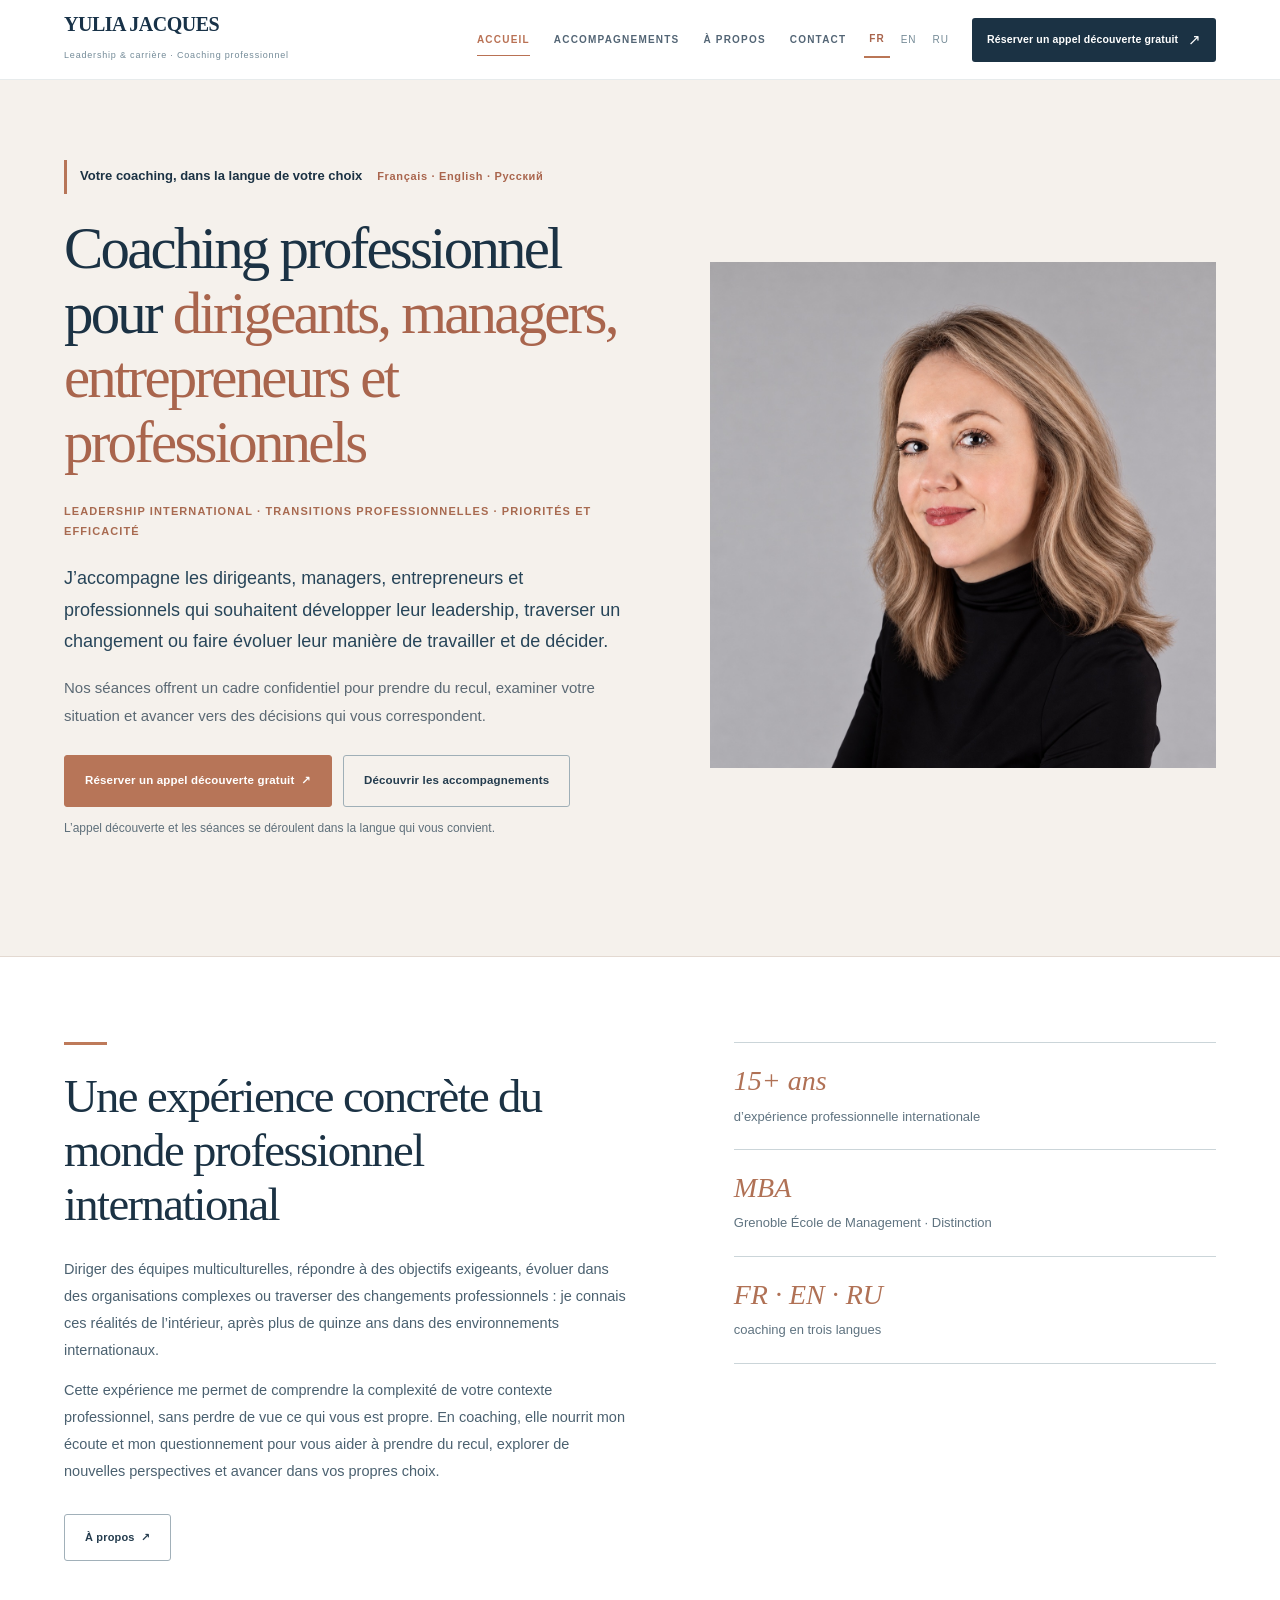
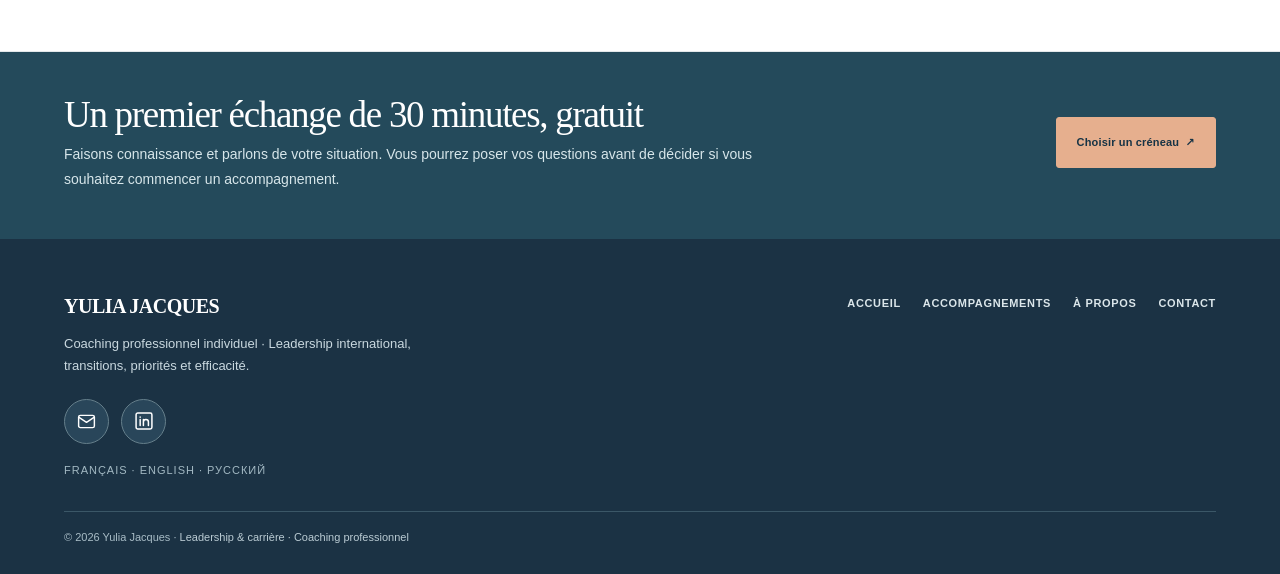
==== commit 82f5ae26: "Add files via upload" ====
--- a/index.html
+++ b/index.html
@@ -5,9 +5,9 @@
 <title>Yulia Jacques | Coaching professionnel</title>
 <meta name="description" content="Coaching individuel en leadership, transitions et évolution de carrière.">
 <meta name="theme-color" content="#F7F9FB">
-<link rel="stylesheet" href="styles.css">
+<link rel="stylesheet" href="styles.css?v=20261031">
 <link rel="icon" href="assets/favicon.svg" type="image/svg+xml">
-<script defer src="site.js"></script>
+<script defer src="site.js?v=20261031"></script>
 </head>
 <body data-page="home">
 <div id="siteHeader"></div>
--- a/styles.css
+++ b/styles.css
@@ -191,3 +191,501 @@
 
 .linkedin-note{margin-top:18px;font-size:13px;color:var(--ink2)}
 .booking-extra-links{margin-top:10px;font-size:12px}.booking-extra-links a{color:var(--ink);border-bottom:1px solid #A7BBCD;padding-bottom:3px}
+
+/* Revision 05: contact and LinkedIn as quiet circular symbols in the footer. */
+.footer-social{display:flex;align-items:center;gap:12px;margin:21px 0 17px}
+.footer-social-link{display:inline-flex;justify-content:center;align-items:center;width:45px;height:45px;border-radius:50%;border:1px solid #B6C5D2;color:#364B60;background:rgba(255,255,255,.35);transition:background .2s,border-color .2s,transform .2s}
+.footer-social-link:hover{background:#E3ECF3;border-color:#829CB4;transform:translateY(-2px)}
+.footer-social-link:focus-visible{outline:2px solid #5C7790;outline-offset:3px}
+.footer-social-link svg{display:block;flex:none}
+.footer-redesign .footer-brand{max-width:430px}
+@media(max-width:650px){.footer-social{margin-top:19px}.footer-social-link{width:43px;height:43px}}
+
+
+/* REVISION 07 — richer editorial visual hierarchy, Temonis-inspired section contrast.
+   All original copy and existing booking flows are preserved. */
+:root{
+  --bg:#F9FAF9;
+  --paper:#FFFFFF;
+  --ink:#1E3547;
+  --ink2:#3E5769;
+  --accent:#BE6E4C;
+  --soft:#E7EFF2;
+  --line:#CBD6DC;
+  --navy:#172E40;
+  --navy2:#284F60;
+  --copper:#D58B67;
+  --ice:#EAF1F4;
+  --cream:#FAF5EF;
+}
+body{background:#F9FAF9;color:var(--ink)}
+p{color:#435768}
+header{background:#FFFFFF;box-shadow:0 3px 22px rgba(17,48,65,.06);border-bottom:1px solid #E3E9ED}
+.head{gap:19px;height:88px}
+.brand{min-width:176px}
+.monogram{border-color:#97AFBC;background:#EAF1F4;color:var(--navy)}
+.brand-text{color:var(--navy)}
+.brand-sub{color:#6B8492}
+.main-nav{gap:24px;margin-left:auto}
+.main-nav a{font-size:10px;letter-spacing:.12em;color:#3A5262}
+.main-nav a:hover,.main-nav a.active{color:#AF5F41}
+.main-nav a.active:after{background:#BD7753}
+.langs{flex-shrink:0}
+.langs button{color:#67808C}
+.langs button.active{color:#1B3D52;border-bottom:2px solid #C48062}
+.header-book-cta{display:inline-flex;align-items:center;justify-content:center;gap:10px;flex-shrink:0;padding:14px 16px;min-height:45px;background:var(--navy);color:#FFFFFF;border-radius:3px;font-size:10px;font-weight:760;letter-spacing:.015em;line-height:1.2;white-space:nowrap;transition:background .18s,transform .18s}
+.header-book-cta:hover{background:#AD6449;color:white;transform:translateY(-1px)}
+.header-book-arrow{font-size:15px;font-weight:400}
+.header-book-short{display:none}
+.btn{border-radius:3px;background:var(--navy);border-color:var(--navy);color:#fff}
+.btn:hover{background:#35596B;border-color:#35596B;color:#fff}
+.btn-secondary{background:transparent;border-color:#879EA9;color:var(--navy)}
+.btn-secondary:hover{background:#E4ECF0;border-color:#597584;color:var(--navy)}
+
+/* HERO: full-width deep blue opening, visibly distinct from the light editorial sections. */
+body[data-page="home"] .hero-multipage{position:relative;overflow:hidden;border-bottom:none;background:linear-gradient(118deg,#172E40 0%,#213F53 62%,#2C5866 100%);padding:79px 0 87px}
+body[data-page="home"] .hero-multipage:before{content:'';position:absolute;right:-130px;top:-250px;width:620px;height:620px;border:1px solid rgba(242,247,249,.12);border-radius:50%;pointer-events:none}
+body[data-page="home"] .hero-multipage:after{content:'';position:absolute;left:3%;bottom:0;height:5px;width:100px;background:#D9916E}
+body[data-page="home"] .hero-two{position:relative;z-index:1;gap:6%}
+body[data-page="home"] .hero-multipage h1{color:#FFFFFF;font-size:clamp(44px,4.6vw,65px)}
+body[data-page="home"] .hero-multipage h1 em{color:#F0B494;font-style:italic}
+body[data-page="home"] .hero-specialties{color:#F3B594;letter-spacing:.085em;font-weight:760}
+body[data-page="home"] .hero-multipage .hero-lead{color:#F0F4F5;font-size:19px}
+body[data-page="home"] .hero-multipage .hero-detail{color:#CDDDE4;font-size:15px}
+body[data-page="home"] .hero-multipage .btn{background:#E7A57D;border-color:#E7A57D;color:#182F40;font-weight:800}
+body[data-page="home"] .hero-multipage .btn:hover{background:#F4BB94;border-color:#F4BB94}
+body[data-page="home"] .hero-multipage .btn-secondary{background:transparent;color:white;border-color:#A8C0CA}
+body[data-page="home"] .hero-multipage .btn-secondary:hover{background:rgba(255,255,255,.12);border-color:#F6F9FA}
+body[data-page="home"] .hero-image-card{background:transparent;padding:0;border:0;min-height:510px;align-self:center;position:relative}
+body[data-page="home"] .hero-image-card:before{display:block;content:'';position:absolute;inset:18px -13px -13px 18px;background:#7094A2;border:none;z-index:0;border-radius:0}
+body[data-page="home"] .hero-image-card img{position:relative;z-index:1;min-height:510px;max-height:600px;aspect-ratio:1/1;object-fit:cover;object-position:center 30%;filter:none}
+
+/* Second section: bright white, with an attention-catching experience title and darker fact panel. */
+.home-below{background:#FFFFFF;padding:93px 0 103px;border-bottom:1px solid #DEE6E9}
+.home-info{grid-template-columns:1.12fr .88fr;gap:82px;align-items:center}
+.home-info h2{color:var(--navy);max-width:560px;font-size:clamp(32px,3.1vw,47px);line-height:1.16}
+.home-info h2:before{content:'';display:block;width:52px;height:5px;background:#D18C66;margin-bottom:25px}
+.home-info .home-about-copy p{color:#354C5C;font-size:15px;line-height:1.92}
+.home-info .home-about-copy p:first-child{font-weight:570}
+.home-info .actions{margin-top:28px!important}
+.home-facts{background:var(--navy);padding:28px 33px;display:grid;grid-template-columns:1fr;gap:0;align-self:center;box-shadow:12px 12px 0 #E4EEF2}
+.home-fact{min-height:auto;padding:15px 0 18px;border-top:1px solid rgba(255,255,255,.23)}
+.home-fact:first-child{border-top:0;padding-top:2px}
+.home-fact:last-child{padding-bottom:0}
+.home-fact strong{color:#F3B18C;font:normal 28px/1.25 var(--serif);margin:0 0 6px}
+.home-fact span{color:#D6E1E7;font-size:12.5px}
+.secondary-strip{background:#315D67;padding:60px 0 64px;border-top:5px solid #E1A17D}
+.secondary-strip h2{color:#FFFFFF;font-size:clamp(29px,3vw,39px)}
+.secondary-strip p{color:#E0EBEC;font-size:14.5px}
+.secondary-strip .btn{background:#E5A17A;color:#153043;border-color:#E5A17A;font-weight:780;min-height:51px}
+.secondary-strip .btn:hover{background:#F3BE9D;border-color:#F3BE9D;color:#153043}
+
+/* More legible contrast and clear modular hierarchy for interior pages. */
+.multipage-content .section{background:#FFFFFF}
+.multipage-content .eyebrow{color:#A95D43;font-weight:790}
+.multipage-content h1,.multipage-content h2,.multipage-content h3{color:var(--navy)}
+.multipage-content p,.multipage-content .lead{color:#3C5365}
+.multipage-content .section-primary-title{color:var(--navy)}
+.multipage-content .section-head>p{font-size:15px;line-height:1.8}
+.multipage-content .about-section{background:#FFFFFF}
+.about-section .about-intro-grid .lead{color:#243E52;font-weight:530}
+.about-section .career-panel{background:#EBF2F5;margin:94px -27px 0;padding:45px 38px 60px;border-top:5px solid #7898A7}
+.about-section .career-year{color:#995C43}
+.about-section .career-entry h4{color:#1C3A4B}
+.about-section .career-role{color:#476B7E}
+.about-section .career-entry p{color:#3B5363}
+.about-section .life-panel{background:#224557;margin-top:68px}
+.about-section .life-panel-side{background:#183447}
+.about-section .life-panel-main h3{color:#FFFFFF}
+.about-section .life-panel-main p{color:#E1EAED}
+.about-section .life-panel-year{color:#E2A783}
+.about-section .life-panel-map,.about-section .life-panel-side .eyebrow{color:#D9B39F}
+.about-section .life-panel-side:after{border-color:rgba(255,255,255,.16)}
+.about-section .coaching-bridge{border-bottom:2px solid #AFBFC6}
+.about-section .credentials-grids>div>h4{color:#A76248}
+.about-section .credential-number{color:#B56F52}
+
+/* Coaching: alternate meaningful color blocks to guide the eye through three long sections. */
+.multipage-content .offer-block{grid-template-columns:.73fr 1.27fr;gap:45px;border-top:0;border-left:5px solid #8DAAB7;padding:35px 33px 37px;background:#EDF3F5;margin:22px 0}
+.multipage-content .offer-block:nth-of-type(4){background:#FCF4EC;border-left-color:#D9906D}
+.multipage-content .offer-block:nth-of-type(5){background:#E4EEF1;border-left-color:#4E7E8C}
+.multipage-content .offer-block h3{font-size:clamp(28px,2.8vw,38px);color:#1E3749}
+.multipage-content .offer-block .num{font:italic 35px/1.1 var(--serif);color:#B57458}
+.multipage-content .offer-block .pill{background:#FFFFFF;border-color:#C0CDD2;color:#476474}
+.multipage-content .offer-block h4{color:#985E49;font-size:11px}
+.multipage-content .offer-description{color:#183B51;font-size:17px;font-weight:590}
+.multipage-content .situations-prose,.multipage-content .offer-why{color:#435766;line-height:1.81}
+.offer-media{margin:26px 0 0;overflow:hidden;background:#DCE7E9}
+.offer-media img{width:100%;aspect-ratio:4/3;object-fit:cover;display:block;transition:transform .3s ease}
+.offer-block:hover .offer-media img{transform:scale(1.025)}
+.multipage-content .process{background:#19374A;color:white}
+.multipage-content .process h4{color:#FFFFFF}
+.multipage-content .process p{color:#D9E6EB}
+.multipage-content .step{border-top:2px solid #C38A6E}
+.multipage-content .step-num{color:#E3AA85}
+.multipage-content .pricing-embed{margin-top:95px;padding:52px;background:#EBF2F5;border-top:5px solid #D08F70}
+.multipage-content .pricing-embed .pricing-grid{margin-top:30px}
+.multipage-content .pricing-embed .pricing-card{background:#FFFFFF;border-color:#CAD8DE}
+
+/* Calendar keeps its functional embed, with a more distinct introduction. */
+.multipage-content.booking-only-page .contact-section{background:linear-gradient(180deg,#E6EFF2 0px,#FFFFFF 325px)}
+.booking-only-page .booking-page-heading{max-width:825px}
+.booking-only-page .booking-page-heading h1{color:var(--navy)}
+.booking-only-page .booking-intro{background:#1F4458}
+.booking-only-page .booking-intro h2{color:#FFFFFF}
+.booking-only-page .booking-intro p,.booking-only-page .booking-details{color:#E5EEF1}
+.booking-only-page .booking-intro .eyebrow{color:#EBB18C}
+.booking-only-page .booking-details{border-color:#547385}
+.booking-only-page .booking-card--single{border-color:#CDDCE3;box-shadow:0 16px 44px rgba(19,49,65,.10)}
+
+/* Footer: high-contrast visual ending, same destinations as before. */
+.footer-redesign{background:#172D40;border-top:none;padding:52px 0 24px}
+.footer-redesign .footer-brand .brand-text{color:#FFFFFF}
+.footer-redesign .footer-brand p{color:#D2E0E6}
+.footer-redesign .footer-menu a{color:#E8F0F2}
+.footer-redesign .footer-menu a:hover{color:#F1B18B}
+.footer-redesign .language-note{color:#9AB6C3}
+.footer-redesign .footer-bottom{border-color:#38576A;color:#ABC1CB}
+.footer-redesign .footer-bottom span{color:#BFD0D8}
+.footer-redesign .footer-social-link{border-color:#55788A;color:#FFFFFF;background:#2A4B5F}
+.footer-redesign .footer-social-link:hover{background:#A9644C;border-color:#D18B6B;color:#FFFFFF}
+
+@media(max-width:1180px){
+ .head{gap:13px}
+ .main-nav{gap:17px}
+ .header-book-cta{padding:13px 14px}
+ .header-book-full{display:none}
+ .header-book-short{display:inline}
+}
+@media(max-width:980px){
+ .head{height:74px}
+ .main-nav{display:none;position:absolute;top:74px;left:0;right:0;background:#FFFFFF;border-bottom:1px solid #D6E2E7;padding:24px 30px;flex-direction:column;align-items:flex-start;gap:24px;box-shadow:0 12px 24px rgba(22,49,67,.09)}
+ .main-nav.open{display:flex}
+ .main-nav a{font-size:12px}
+ .menu{display:block;color:#18394D;order:4}
+ .header-book-cta{order:3}
+ .langs{margin-left:auto;order:2}
+ .brand{order:1}
+ .hero-two{grid-template-columns:1.15fr .85fr;gap:27px}
+ .home-info{gap:35px}
+}
+@media(max-width:720px){
+ .head{height:70px;gap:8px}
+ .main-nav{top:70px}
+ .brand{min-width:0}
+ .brand-sub{display:none}
+ .header-book-cta{min-height:41px;padding:10px 11px;font-size:10px}
+ .header-book-arrow{display:none}
+ .hero-two{grid-template-columns:1fr;gap:30px}
+ body[data-page="home"] .hero-multipage{padding:51px 0 48px}
+ body[data-page="home"] .hero-multipage h1{font-size:clamp(40px,10vw,54px)}
+ body[data-page="home"] .hero-image-card{margin:0;min-height:300px}
+ body[data-page="home"] .hero-image-card img{min-height:300px;max-height:430px;aspect-ratio:1.1;object-position:center 25%}
+ .home-below{padding:67px 0 75px}
+ .home-info{grid-template-columns:1fr;gap:33px}
+ .home-facts{max-width:none;grid-template-columns:1fr;padding:22px 26px;box-shadow:7px 7px 0 #E4EEF2}
+ .home-fact strong{font-size:25px}
+ .secondary-strip{padding:48px 0}
+ .multipage-content .offer-block{grid-template-columns:1fr;gap:20px;padding:27px 23px}
+ .offer-media{margin:18px 0 0;max-width:490px}
+ .multipage-content .pricing-embed{padding:31px 19px;margin-top:70px}
+ .about-section .career-panel{margin:50px 0 0;padding:30px 20px 43px}
+ .about-section .life-panel-main{padding:32px 24px}
+}
+@media(max-width:465px){
+ .head .monogram{display:none}
+ .brand-text{font-size:11px}
+ .brand{min-width:87px}
+ .langs{gap:1px}
+ .langs button{font-size:9px;padding:8px 3px}
+ .header-book-cta{padding:10px 9px;font-size:9px}
+ .header-book-full{display:none}
+ .header-book-short{display:inline}
+ .menu{font-size:22px;padding:4px}
+ .wrap{padding-left:19px;padding-right:19px}
+}
+
+/* FINAL EDITORIAL DIRECTION — from the chosen Option 01.
+   Ivory · ink navy · mineral blue · restrained terracotta. No coaching illustrations. */
+:root{--bg:#FCFBF8;--paper:#FFFFFF;--ink:#243C4E;--ink2:#536675;--accent:#B97154;--soft:#E9F1F3;--line:#D9E1E3;--navy:#1B3244;--copper:#B97154;--cream:#F5F1EC;--ice:#E9F1F3}
+body{background:var(--bg);color:var(--ink)}
+body p,.multipage-content p{color:#536675}
+.wrap{max-width:1230px;padding-left:39px;padding-right:39px}
+h1,h2,h3,.section-primary-title{letter-spacing:-.035em}
+header{background:white;border-bottom:1px solid #E7EBEC;box-shadow:none;backdrop-filter:none}
+.head{height:79px;gap:18px}
+.brand{min-width:182px}
+.monogram{display:none}
+.brand-text{font:600 20px/1.25 Georgia,'Times New Roman',serif;letter-spacing:-.025em;color:#183248}
+.brand-sub{font-size:9px;color:#748B98;letter-spacing:.09em}
+.main-nav{gap:24px}
+.main-nav a{font-size:10px;font-weight:740;color:#536575;letter-spacing:.12em}
+.main-nav a:hover,.main-nav a.active{color:#B97154}
+.main-nav a.active:after{background:#B97154;bottom:-8px}
+.langs button{color:#748A96}
+.langs button.active{color:#A9654D;border-color:#BA7656}
+.header-book-cta{background:#1B3244;color:white;border-radius:3px;font-size:10.5px;min-height:44px;padding:13px 15px}
+.header-book-cta:hover{background:#AE7053}
+.btn{border-radius:3px;background:#243C4E;border-color:#243C4E;color:white;min-height:47px;letter-spacing:.015em;font-size:11px}
+.btn:hover{background:#A7654E;border-color:#A7654E;color:white}
+.btn-secondary{background:transparent;border-color:#A1B0B9;color:#243C4E}
+.btn-secondary:hover{background:#E7EDF0;border-color:#718996;color:#243C4E}
+.eyebrow,.multipage-content .eyebrow{color:#AE6C51;font-weight:760;letter-spacing:.15em}
+/* Home: a distinctive cream editorial hero, the same restrained palette as Option 01. */
+body[data-page="home"] .hero-multipage{background:#F5F1EC;border-bottom:1px solid #E3D9D1;padding:80px 0 86px;overflow:visible}
+body[data-page="home"] .hero-multipage:before,body[data-page="home"] .hero-multipage:after{display:none}
+body[data-page="home"] .hero-two{grid-template-columns:1.05fr .95fr;gap:7.5%;align-items:center}
+body[data-page="home"] .hero-copy{max-width:660px}
+body[data-page="home"] .hero-multipage h1{color:#1B3244;font-size:clamp(41px,4.6vw,67px);margin:4px 0 26px;line-height:1.1}
+body[data-page="home"] .hero-multipage h1 em{color:#A9654D;font-style:normal}
+body[data-page="home"] .hero-specialties{font-size:11px;color:#A86A50;letter-spacing:.10em;font-weight:730;margin:0 0 22px}
+body[data-page="home"] .hero-multipage .hero-lead{font-size:18px;line-height:1.73;color:#274559}
+body[data-page="home"] .hero-multipage .hero-detail{font-size:15px;line-height:1.85;color:#5B6974}
+body[data-page="home"] .hero-multipage .btn{background:#B77558;border-color:#B77558;color:white;font-weight:760}
+body[data-page="home"] .hero-multipage .btn:hover{background:#A06149;border-color:#A06149;color:white}
+body[data-page="home"] .hero-multipage .btn-secondary{background:transparent;color:#243C4E;border-color:#9FAFB7}
+body[data-page="home"] .hero-multipage .btn-secondary:hover{background:#E9E3DE;color:#243C4E}
+body[data-page="home"] .hero-image-card{margin:0;background:transparent;padding:0;border:0;min-height:0}
+body[data-page="home"] .hero-image-card:before{display:none}
+body[data-page="home"] .hero-image-card img{height:auto;width:100%;max-height:570px;min-height:0;aspect-ratio:1/1;object-fit:cover;object-position:center 27%;border:0;box-shadow:none;filter:none}
+/* Strong intro, a spare three-column evidence line instead of the heavy card. */
+.home-below{background:#FFFFFF;padding:85px 0 90px;border-bottom:1px solid #E3E8EA}
+.home-info{display:grid;grid-template-columns:1.08fr .92fr;gap:9%;align-items:start}
+.home-info h2{font-size:clamp(33px,3.65vw,49px);line-height:1.16;color:#1B3244;margin:0 0 24px}
+.home-info h2:before{content:'';display:block;width:43px;height:3px;background:#BE7A5A;margin-bottom:24px}
+.home-info .home-about-copy p{font-size:14.5px;line-height:1.87;color:#4B6170;font-weight:400}
+.home-info .home-about-copy p:first-child{font-weight:450}
+.home-facts{background:transparent;box-shadow:none;padding:0;border-top:1px solid #CBD5D9;display:grid;grid-template-columns:1fr;align-self:start;gap:0}
+.home-fact,.home-fact:first-child,.home-fact:last-child{padding:22px 0;border-top:0;border-bottom:1px solid #CBD5D9;min-height:0}
+.home-fact strong{font:italic 28px/1.16 Georgia,serif;color:#B07155;margin:0 0 8px}
+.home-fact span{font-size:13px;line-height:1.65;color:#5F7380}
+.secondary-strip{background:#244A5B;border-top:none;padding:42px 0 47px}
+.secondary-strip h2{font-size:clamp(28px,3.1vw,37px);color:white}
+.secondary-strip p{font-size:14px;color:#D7E6EA;line-height:1.78}
+.secondary-strip .btn{background:#E6AF8E;color:#163345;border-color:#E6AF8E}
+.secondary-strip .btn:hover{background:#F4C0A0;border-color:#F4C0A0;color:#163345}
+/* About: editorial sections, photographic portrait without image effects. */
+.multipage-content .about-section{background:#FCFBF8;padding:76px 0 106px}
+.about-intro-grid{grid-template-columns:1.10fr .90fr;gap:7.5%;align-items:center}
+.multipage-content .about-main-title{font-size:clamp(40px,4vw,61px);line-height:1.13}
+.about-intro-grid .lead{font-size:17px;line-height:1.75;color:#324D5F;font-weight:450}
+.about-prose p{font-size:14.5px;line-height:1.87;color:#536675}
+.about-visual.about-photo{padding:0;background:transparent;min-height:0}
+.about-photo img{width:100%;min-height:0;height:auto;aspect-ratio:1/1;object-fit:cover;border:0;box-shadow:none}
+.about-section .career-panel{background:transparent;margin:80px 0 0;padding:65px 0 0;border-top:1px solid #C5D2D5}
+.career-panel .eyebrow{margin-bottom:13px}
+.career-intro{font-size:14.5px;max-width:725px;margin:14px 0 30px;line-height:1.84}
+.career-timeline{border-top:1px solid #CCD5D9}
+.career-milestone{grid-template-columns:156px 20px 1fr;gap:26px;padding:27px 0;min-height:132px;border-bottom:1px solid #CCD5D9}
+.about-section .career-year{font:italic 27px/1.4 Georgia,serif;color:#B27357;white-space:normal}
+.career-entry h4{font-size:28px;color:#1B3244}
+.career-entry p{font-size:14px;color:#536675;line-height:1.85}
+.career-role{font-size:11px;color:#647985}
+.career-marker:after{background:#CAD5D8}
+.career-marker span{border-color:#BD876D}
+.about-section .life-panel{background:#E9F1F3;margin-top:88px;grid-template-columns:.36fr .64fr}
+.about-section .life-panel-side{background:#DCE9ED;padding:48px 35px}
+.about-section .life-panel-year{color:#A56D55;font-size:92px;margin:35px 0 40px}
+.about-section .life-panel-map,.about-section .life-panel-side .eyebrow{color:#567485}
+.about-section .life-panel-main{padding:49px 60px}
+.about-section .life-panel-main h3{color:#1B3244;font-size:clamp(28px,3vw,41px)}
+.about-section .life-panel-main p{color:#465C6B;font-size:14.5px;line-height:1.88}
+.about-section .life-panel-side:after{border-color:rgba(255,255,255,.55)}
+.about-section .coaching-bridge{padding:87px 0 75px;border-bottom:1px solid #CAD5DA}
+.about-section .coaching-bridge h3{color:#1B3244;font-size:39px}
+.about-section .coaching-bridge p{color:#4F6371}
+.about-section .credentials-panel{padding-top:77px}
+.about-section .credentials-title{font-size:clamp(38px,4.2vw,59px)}
+.credentials-grids>div>h4,.credential-number{color:#AA6D52}
+.credentials-note{color:#71818B}
+.about-cta{margin-top:38px}
+/* Coaching option 01: typography and open rows, NO images and no tinted cards. */
+.editorial-coaching .coaching-intro{padding:87px 0 81px;background:#F5F1EC;border-bottom:1px solid #E2DAD3;scroll-margin-top:85px}
+.editorial-coaching .coaching-intro-grid{display:grid;grid-template-columns:1.07fr .93fr;gap:9%;align-items:end}
+.editorial-coaching .coaching-intro h1{font:400 clamp(45px,5.4vw,74px)/1.075 Georgia,serif;color:#1B3244;margin:19px 0 0;letter-spacing:-.048em}
+.editorial-coaching .coaching-intro-rule{height:1px;background:#BDC9CE;margin-top:36px}
+.editorial-coaching .coaching-intro-aside{border-left:1px solid #D5C8BD;padding-left:29px}
+.editorial-coaching .coaching-intro-aside p{font-size:17px;line-height:1.85;color:#526675;margin-bottom:23px}
+.editorial-coaching .coaching-offers{padding:32px 0 67px;background:#FCFBF8;scroll-margin-top:87px}
+.editorial-coaching .editorial-offer{display:grid;grid-template-columns:285px minmax(0,1fr);gap:67px;padding:66px 0 71px;border-bottom:1px solid #CBD5D8}
+.editorial-coaching .editorial-offer:first-child{border-top:1px solid #CBD5D8}
+.editorial-coaching .editorial-offer-no{font:italic 76px/1.1 Georgia,serif;display:block;color:#B88D7B;letter-spacing:-.07em;margin-bottom:12px}
+.editorial-coaching .editorial-offer-head .eyebrow{font-size:10px;margin-bottom:13px}
+.editorial-coaching .editorial-offer h2{font:400 clamp(32px,3.45vw,46px)/1.14 Georgia,serif;color:#1B3244;letter-spacing:-.046em;margin:0}
+.editorial-coaching .editorial-offer-intro{font:400 24px/1.46 Georgia,serif;color:#234456;margin-bottom:34px}
+.editorial-coaching .editorial-offer-detail{display:grid;grid-template-columns:repeat(2,minmax(0,1fr));gap:20px 38px}
+.editorial-coaching .editorial-offer-sub.wide{grid-column:1/-1}
+.editorial-coaching .editorial-offer-sub h3{font:750 11px/1.5 var(--sans);letter-spacing:.14em;text-transform:uppercase;color:#A56A50;margin:0 0 13px}
+.editorial-coaching .editorial-offer-sub p{font-size:14px;line-height:1.85;color:#536675;margin:0}
+.editorial-coaching .coaching-process{padding:91px 0 84px;background:#E9F1F3;scroll-margin-top:88px}
+.editorial-coaching .coaching-process h2{font-size:clamp(34px,3.9vw,49px);color:#1B3244;margin:14px 0 37px}
+.editorial-coaching .coaching-process-grid{display:grid;grid-template-columns:repeat(3,1fr);gap:25px}
+.editorial-coaching .coaching-process-step{border-top:2px solid #BC795A;padding:19px 20px 0 0}
+.editorial-coaching .coaching-step-no{display:block;font:italic 31px/1.2 Georgia,serif;color:#B16E50;margin-bottom:20px}
+.editorial-coaching .coaching-process-step h3{font:400 25px/1.2 Georgia,serif;color:#1B3244;margin-bottom:16px}
+.editorial-coaching .coaching-process-step p{font-size:13.5px;line-height:1.83;color:#4D6471}
+.editorial-coaching .coaching-cta{padding:34px 0;background:#244A5B;color:white}
+.editorial-coaching .coaching-cta-inner{display:flex;justify-content:space-between;gap:28px;align-items:center}
+.editorial-coaching .coaching-cta h2{font-size:clamp(28px,3vw,36px);color:white;margin:0 0 12px}
+.editorial-coaching .coaching-cta p{color:#D7E6EA;font-size:14px;line-height:1.75;max-width:680px;margin:0}
+.editorial-coaching .coaching-cta .btn{background:#E6AF8E;border-color:#E6AF8E;color:#163345;flex-shrink:0}
+.editorial-coaching .coaching-fees{padding:93px 0 104px;background:#F8F6F2;scroll-margin-top:88px}
+.editorial-coaching .coaching-fees-intro{max-width:790px;margin:15px 0 38px}
+.editorial-coaching .coaching-fees-intro h2{font-size:clamp(34px,3.7vw,49px);color:#1B3244;margin:0 0 17px}
+.editorial-coaching .coaching-fees-intro p{font-size:15px;line-height:1.8;max-width:705px}
+.editorial-coaching .coaching-fees-grid{display:grid;grid-template-columns:repeat(2,minmax(0,1fr));gap:23px}
+.editorial-coaching .editorial-fee{padding:36px;border:1px solid #D6E1E5;background:white;display:flex;flex-direction:column;min-height:340px}
+.editorial-coaching .editorial-fee:nth-child(2){border-top:4px solid #BE7655}
+.editorial-coaching .editorial-fee h3{font:400 33px/1.2 Georgia,serif;color:#1B3244;margin:18px 0 15px}
+.editorial-coaching .editorial-fee .fee-meta{font-size:12.5px;color:#6C8390;font-weight:690;margin:0 0 18px}
+.editorial-coaching .editorial-fee p{font-size:14px;line-height:1.8;color:#536675}
+.editorial-coaching .editorial-fee .fee-bottom{margin-top:auto;padding-top:25px}
+/* Booking: same warm hero, calm details and unobstructed functional Calendly calendar. */
+.multipage-content.booking-only-page .contact-section{background:#FCFBF8;padding:82px 0 116px}
+.booking-only-page .booking-page-heading{margin-bottom:42px}
+.booking-only-page .booking-page-heading .eyebrow{margin-bottom:14px}
+.booking-only-page .booking-page-heading h1{color:#1B3244;font-size:clamp(42px,5vw,63px)}
+.booking-only-page .booking-page-heading .lead{color:#536675;font-size:16px}
+.booking-only-page .booking-card--single{border:1px solid #D3DFE1;box-shadow:none;background:white}
+.booking-only-page .booking-intro{background:#E9F1F3;padding:31px 40px}
+.booking-only-page .booking-intro h2{color:#1B3244}
+.booking-only-page .booking-intro p{color:#536675}
+.booking-only-page .booking-intro .eyebrow{color:#A7654E}
+.booking-only-page .booking-details{border-color:#C4D1D6;color:#354E5D}
+.booking-only-page .booking-frame,.booking-only-page .booking-direct{background:white}
+.booking-only-page .booking-direct a{color:#244A5B}
+/* Dark footer is the last contrast anchor and carries both contact symbols. */
+.footer-redesign{background:#1B3244;border-top:none;padding:55px 0 27px}
+.footer-redesign .footer-brand .brand-text{color:white}
+.footer-redesign .footer-brand p{color:#C9D8DF}
+.footer-redesign .footer-menu a{color:#DBE6EA}
+.footer-redesign .footer-menu a:hover{color:#E6AF8E}
+.footer-redesign .language-note{color:#A3B9C3}
+.footer-redesign .footer-bottom{border-color:#3B5767;color:#A8BCC6}
+.footer-redesign .footer-bottom span{color:#BBCCD4}
+.footer-redesign .footer-social-link{border-color:#657F8B;color:white;background:#29465A}
+.footer-redesign .footer-social-link:hover{background:#A7654E;border-color:#D79A78;color:white}
+@media(max-width:1040px){
+ .editorial-coaching .editorial-offer{grid-template-columns:220px minmax(0,1fr);gap:38px}
+ .head{gap:10px}
+ .main-nav{gap:15px}
+}
+@media(max-width:980px){
+ .main-nav{display:none;position:absolute;top:74px;left:0;right:0;background:white;border-bottom:1px solid #E3E9EB;padding:24px 30px;flex-direction:column;align-items:flex-start;gap:23px;box-shadow:0 14px 24px rgba(22,49,67,.08)}
+ .main-nav.open{display:flex}
+ .menu{display:block}
+ .head{height:74px}
+}
+@media(max-width:720px){
+ .wrap{padding:0 22px}
+ .head{height:70px}
+ .main-nav{top:70px}
+ .brand{min-width:0}
+ .brand-text{font-size:18px}
+ .brand-sub{display:none}
+ .header-book-cta{font-size:10px;padding:10px}
+ body[data-page="home"] .hero-multipage{padding:55px 0 63px}
+ body[data-page="home"] .hero-two{grid-template-columns:1fr;gap:35px}
+ body[data-page="home"] .hero-multipage h1{font-size:clamp(38px,9.5vw,53px)}
+ body[data-page="home"] .hero-multipage .hero-lead{font-size:17px}
+ body[data-page="home"] .hero-image-card img{max-height:420px;min-height:0;aspect-ratio:1.1/1;object-position:center 30%}
+ .home-below{padding:67px 0}
+ .home-info{grid-template-columns:1fr;gap:28px}
+ .home-facts{grid-template-columns:1fr}
+ .home-fact strong{font-size:26px}
+ .secondary-strip{padding:39px 0}
+ .about-intro-grid,.about-section .life-panel{grid-template-columns:1fr}
+ .about-visual.about-photo{margin-top:25px}
+ .about-photo img{max-height:460px}
+ .about-section .career-panel{padding-top:45px;margin-top:55px}
+ .career-milestone{grid-template-columns:90px 12px minmax(0,1fr);gap:11px}
+ .about-section .career-year{font-size:17px}
+ .career-entry h4{font-size:22px}
+ .about-section .life-panel-side{padding:24px 28px}
+ .about-section .life-panel-year{font-size:65px;margin:10px 0}
+ .about-section .life-panel-main{padding:35px 28px}
+ .about-section .coaching-bridge,.credentials-grids{grid-template-columns:1fr}
+ .editorial-coaching .coaching-intro{padding:56px 0}
+ .editorial-coaching .coaching-intro-grid{grid-template-columns:1fr;gap:27px}
+ .editorial-coaching .coaching-intro h1{font-size:clamp(42px,9vw,57px)}
+ .editorial-coaching .coaching-intro-aside{border-left:none;border-top:1px solid #D5C8BD;padding:21px 0 0}
+ .editorial-coaching .coaching-offers{padding:24px 0 55px}
+ .editorial-coaching .editorial-offer{grid-template-columns:1fr;gap:17px;padding:43px 0 48px}
+ .editorial-coaching .editorial-offer-no{font-size:55px;margin-bottom:3px}
+ .editorial-coaching .editorial-offer h2{font-size:clamp(32px,7vw,42px)}
+ .editorial-coaching .editorial-offer-intro{font-size:21px}
+ .editorial-coaching .editorial-offer-detail{grid-template-columns:1fr;gap:22px}
+ .editorial-coaching .editorial-offer-sub.wide{grid-column:auto}
+ .editorial-coaching .coaching-process{padding:63px 0}
+ .editorial-coaching .coaching-process-grid{grid-template-columns:1fr;gap:22px}
+ .editorial-coaching .coaching-cta-inner{display:block}
+ .editorial-coaching .coaching-cta .btn{margin-top:23px}
+ .editorial-coaching .coaching-fees{padding:66px 0}
+ .editorial-coaching .coaching-fees-grid{grid-template-columns:1fr}
+ .editorial-coaching .editorial-fee{min-height:0;padding:28px}
+ .booking-only-page .booking-intro{padding:25px 23px}
+ .booking-only-page .booking-page-heading{text-align:left}
+ .booking-only-page .booking-page-heading h1{font-size:40px}
+ .footer-redesign .footer-main{display:block}
+ .footer-menu{justify-content:flex-start;margin-top:27px}
+}
+@media(max-width:420px){
+ .head .monogram{display:none}
+ .brand-text{font-size:16px}
+ .brand{min-width:0}
+ .head{gap:7px}
+ .langs button{font-size:9px;padding:6px 3px}
+ .header-book-cta{font-size:9px;min-height:39px;padding:9px 8px}
+}
+
+/* About biography: shorter introduction; preserve editorial breathing room. */
+body[data-page="about"] .about-intro-grid{align-items:center}
+body[data-page="about"] .about-intro-grid .lead{max-width:570px;line-height:1.87;font-size:16.5px}
+body[data-page="about"] .about-visual.about-photo{max-width:445px;justify-self:end;width:100%}
+body[data-page="about"] .about-photo img{max-height:445px;object-fit:cover}
+body[data-page="about"] .career-panel{margin-top:61px;padding-top:52px}
+body[data-page="about"] .career-timeline{margin-top:23px}
+@media(max-width:650px){body[data-page="about"] .about-visual.about-photo{max-width:100%;justify-self:stretch}body[data-page="about"] .about-photo img{max-height:400px}body[data-page="about"] .career-panel{margin-top:49px;padding-top:37px}}
+
+/* Intégration du planning officiel Google Agenda dans la page Contact. */
+.booking-only-page .booking-frame{height:auto;min-height:0;display:block;background:#FDFBF7}
+.booking-only-page .google-booking-panel{display:flex;flex-direction:column;align-items:center;text-align:center;justify-content:center;padding:58px 25px 50px;gap:0;min-height:365px;background:linear-gradient(135deg,#FBFAF7,#E9F1F3)}
+.booking-only-page .google-booking-calendar-icon{width:66px;height:66px;display:flex;align-items:center;justify-content:center;border-radius:50%;color:#244A5B;background:#E1E9EA;margin-bottom:21px}
+.booking-only-page .google-booking-panel h3{font:400 clamp(29px,3.5vw,40px)/1.18 Georgia,serif;color:#1B3244;margin:0 0 15px}
+.booking-only-page .google-booking-panel p{color:#536675;line-height:1.75;font-size:15px;max-width:535px;margin:0 0 26px}
+.booking-only-page .google-booking-button{display:inline-flex;background:#244A5B;border-color:#244A5B;color:#fff;align-items:center;justify-content:center;text-decoration:none}
+.booking-only-page .google-booking-button:hover{background:#1B3244;color:#fff}
+.booking-only-page .google-booking-note{font-size:12px;line-height:1.6;color:#6B7B86;margin-top:17px}
+.booking-only-page .google-calendar-iframe{width:100%;min-height:790px;height:790px;border:0;display:block;background:#fff}
+.booking-only-page .booking-direct{border-top:1px solid #E5EAEA}
+@media(max-width:720px){.booking-only-page .google-booking-panel{padding:45px 20px 40px;min-height:0}.booking-only-page .google-calendar-iframe{min-height:800px;height:800px}}
+
+.booking-only-page .booking-direct[hidden]{display:none!important}
+
+/* Iframe Google Agenda : garder une hauteur suffisante pour les créneaux et formulaires. */
+.booking-only-page .booking-frame{overflow:hidden;width:100%}
+.booking-only-page .google-calendar-iframe{display:block;border:0;width:100%;height:790px;min-height:790px}
+.booking-only-page .booking-direct{padding-top:16px;padding-bottom:24px}
+@media(max-width:650px){.booking-only-page .google-calendar-iframe{height:825px;min-height:825px}}
+
+
+/* 2026-10-27: distinguish website-language navigation from coaching session languages. */
+body[data-page="home"] .hero-languages{display:flex;flex-wrap:wrap;gap:7px 15px;align-items:center;border-left:3px solid #B77558;padding:7px 0 8px 13px;margin:0 0 23px;line-height:1.45}
+.hero-languages-title{font:600 13px/1.45 var(--sans);color:#1B3244}
+.hero-languages-list{font:700 11px/1.5 var(--sans);letter-spacing:.06em;color:#A9654D;white-space:nowrap}
+body[data-page="home"] .hero-multipage .hero-languages-expl{font-size:12px;color:#5F707B;line-height:1.65;margin:12px 0 0;max-width:560px}
+.editorial-coaching .coaching-intro-aside .coaching-language-notice{margin:20px 0 20px;border-left:2px solid #B77558;padding:7px 0 7px 15px;font-size:13px;line-height:1.7;color:#284A5A;font-weight:570}
+/* A separate language band below the booking summary keeps the original flex layout intact. */
+.booking-only-page .booking-language-statement{display:flex;justify-content:space-between;align-items:center;gap:22px;background:#FAF6F2;border-top:1px solid #E3DDD6;padding:22px 40px}
+.booking-only-page .booking-language-copy{display:flex;flex-direction:column;gap:4px;max-width:630px}
+.booking-only-page .booking-language-statement strong{font:400 24px/1.25 Georgia,serif;color:#1B3244}
+.booking-only-page .booking-language-statement span{font:400 13px/1.65 var(--sans);color:#586B79}
+.booking-only-page .booking-language-statement .booking-language-names{flex-shrink:0;font:750 11px/1.6 var(--sans);letter-spacing:.04em;color:#A7654E}
+@media(max-width:900px){body[data-page="home"] .hero-languages{margin-bottom:19px} .hero-languages-list{white-space:normal}}
+@media(max-width:650px){body[data-page="home"] .hero-languages{display:block;padding:4px 0 5px 12px;margin:0 0 20px} .hero-languages-title,.hero-languages-list{display:block} .hero-languages-list{margin-top:3px} .booking-only-page .booking-language-statement{padding:22px 23px;display:block}.booking-only-page .booking-language-statement strong{font-size:22px}.booking-only-page .booking-language-statement .booking-language-names{display:block;margin-top:9px}}
+
+/* 2026-10-30: language preference visible before opening the verified Google booking form. */
+.booking-only-page .booking-language-guide{display:block;margin-top:8px;font-size:13px;line-height:1.65;color:#476373}
+.booking-only-page .google-booking-panel{min-height:420px}
+.booking-only-page .google-booking-button{max-width:100%;text-align:center}
+@media(max-width:720px){.booking-only-page .booking-language-guide{font-size:12.5px}.booking-only-page .google-booking-panel{min-height:330px}}
